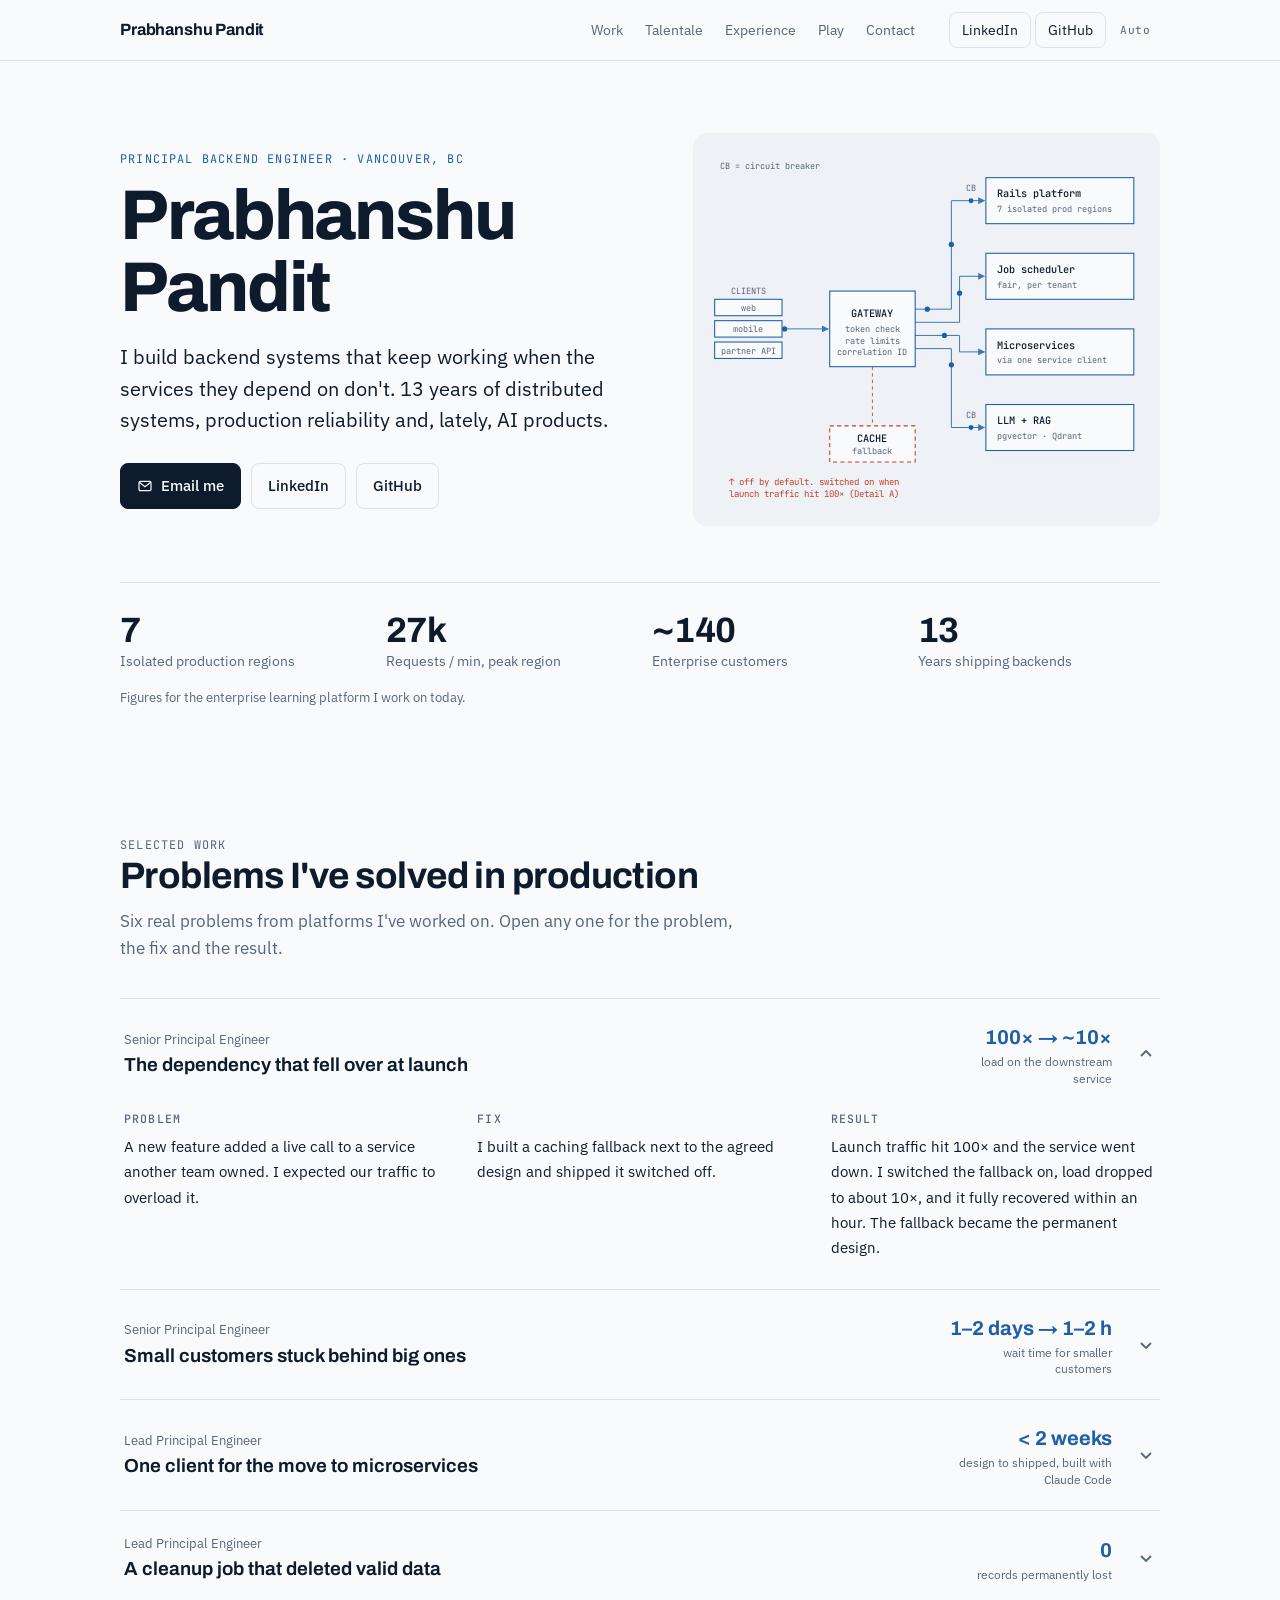
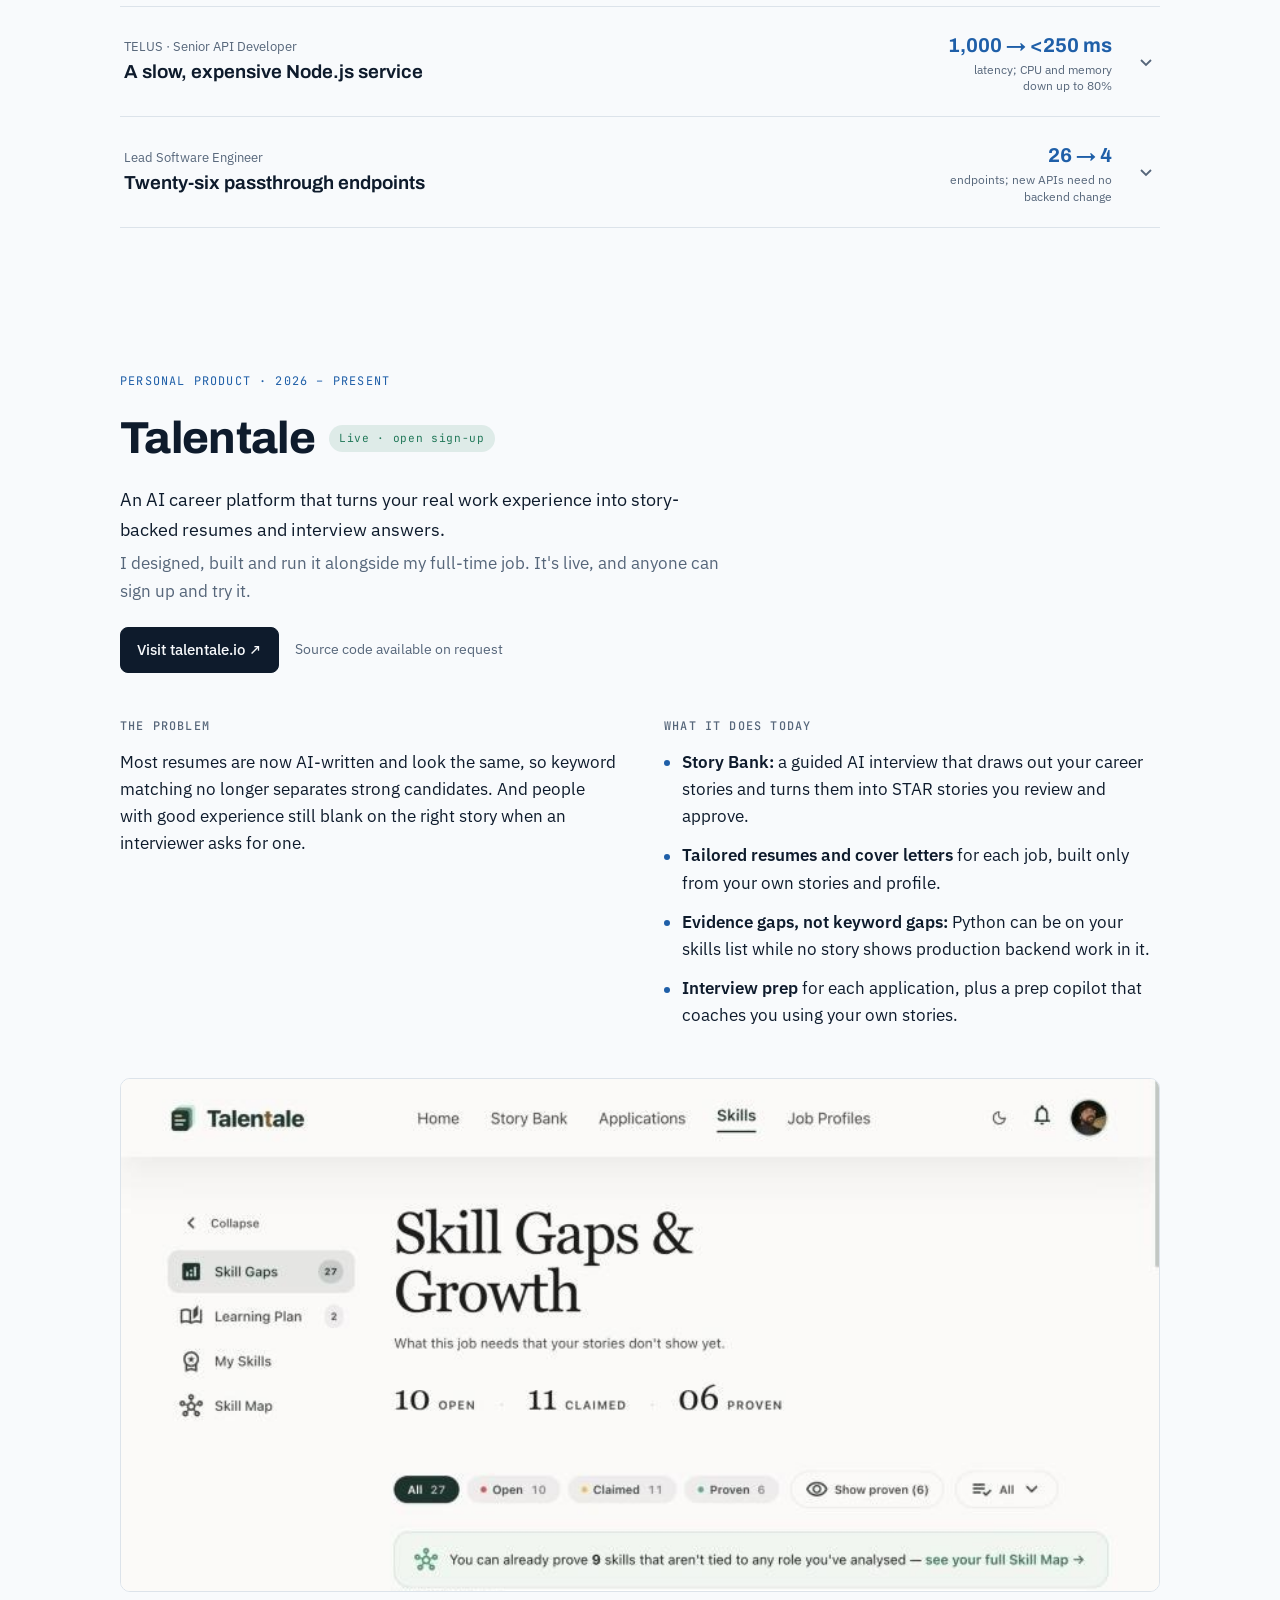
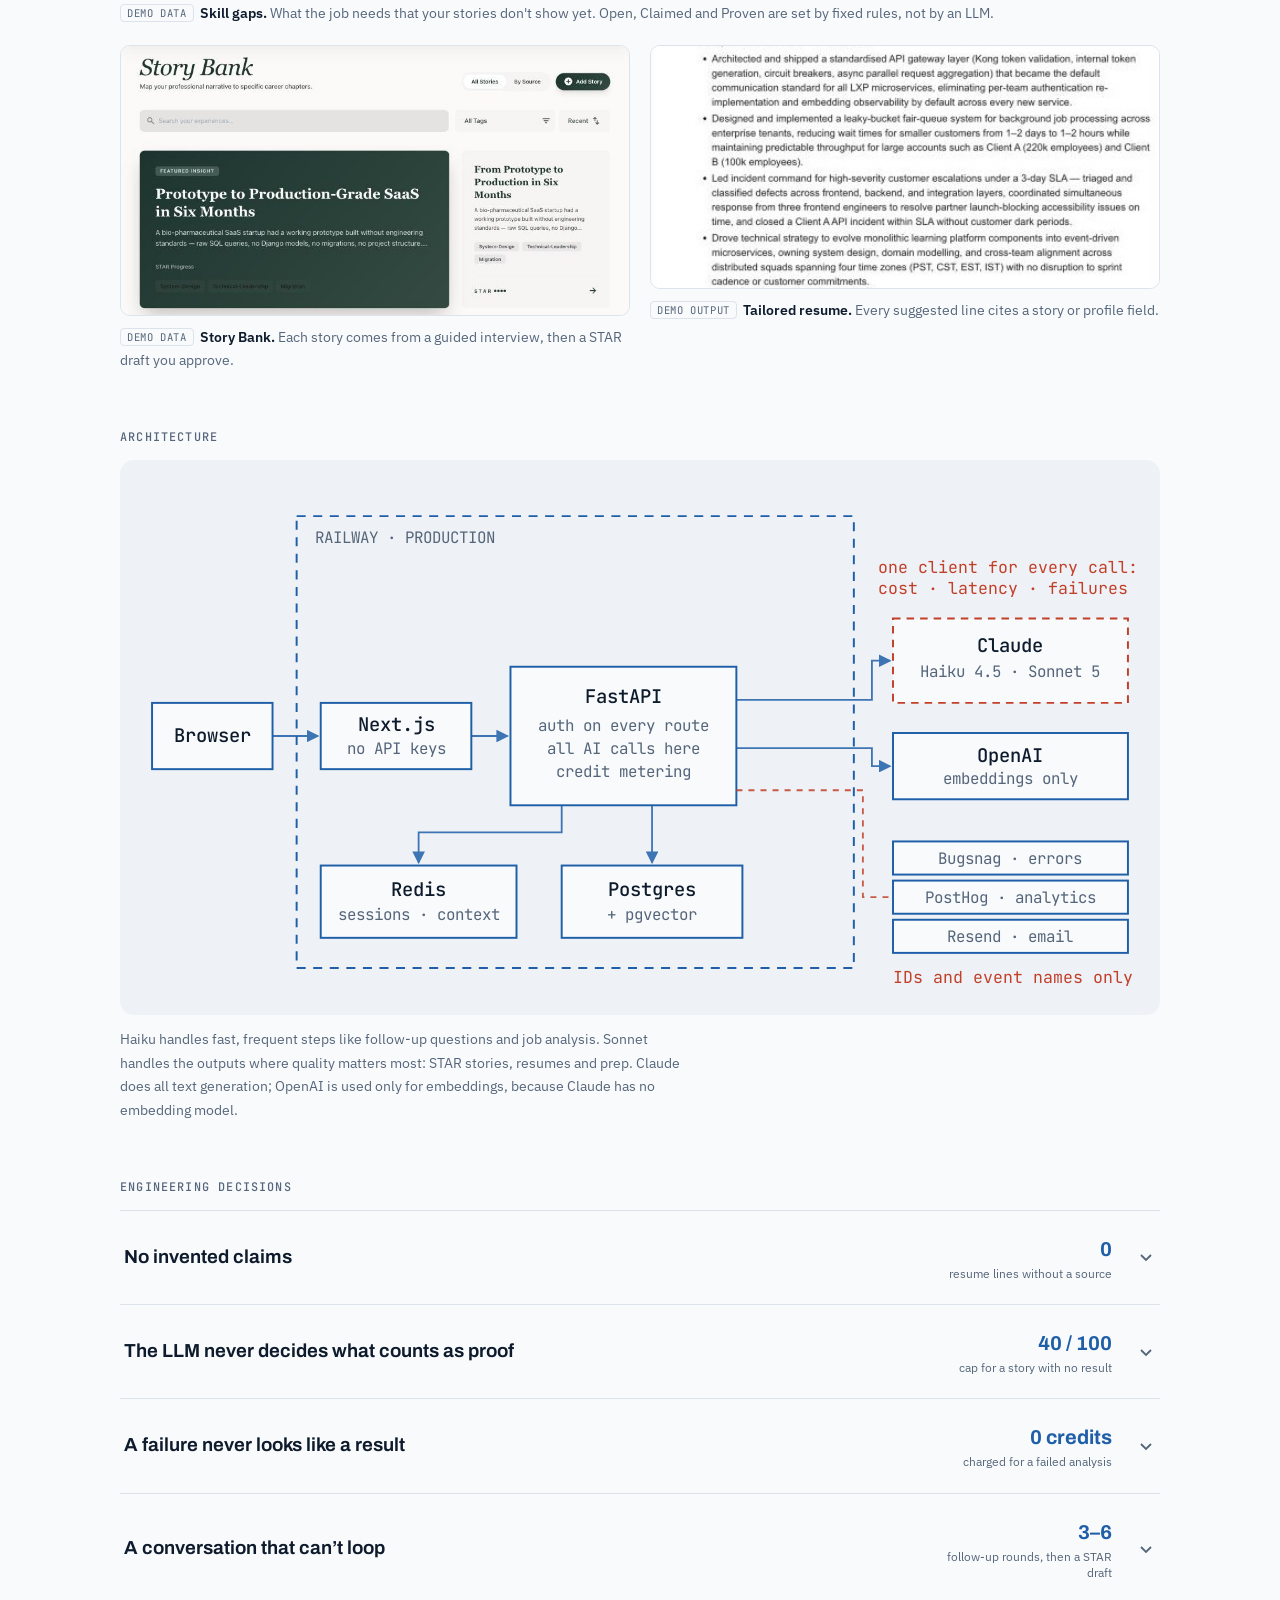
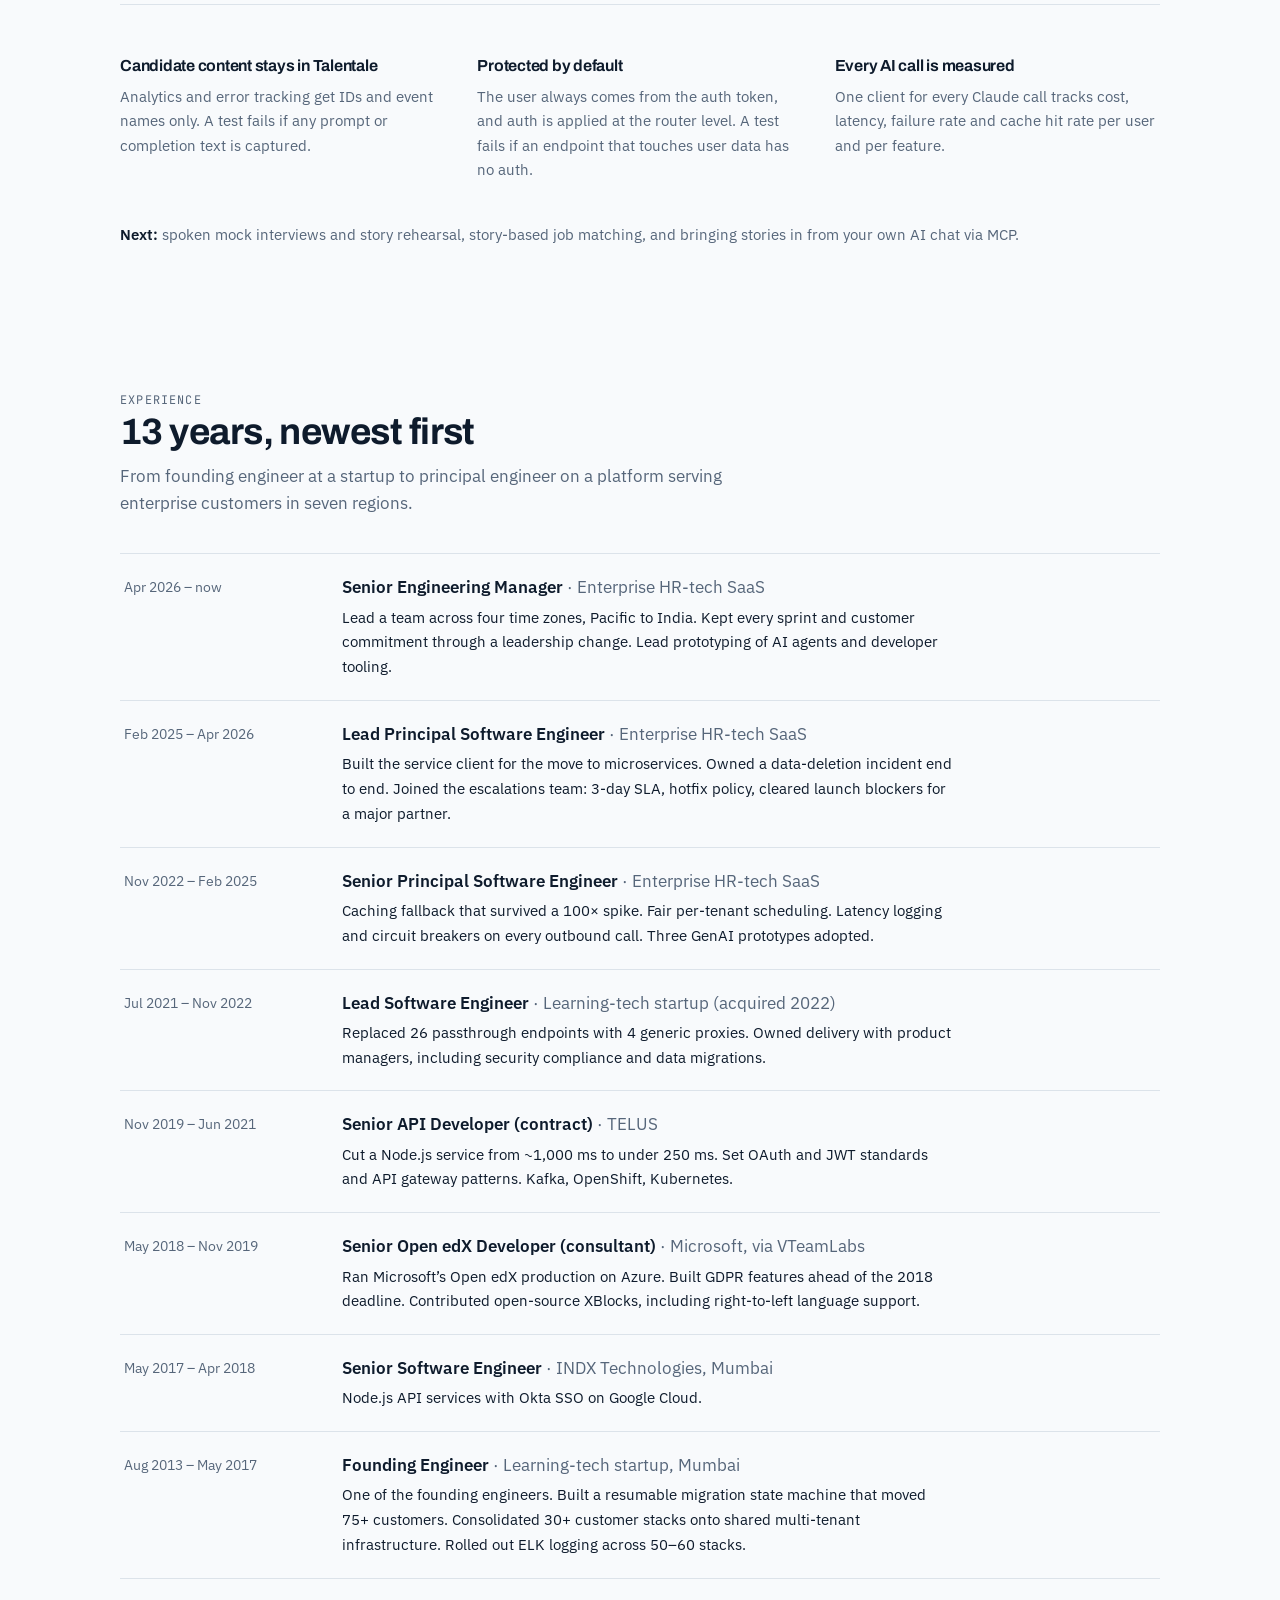
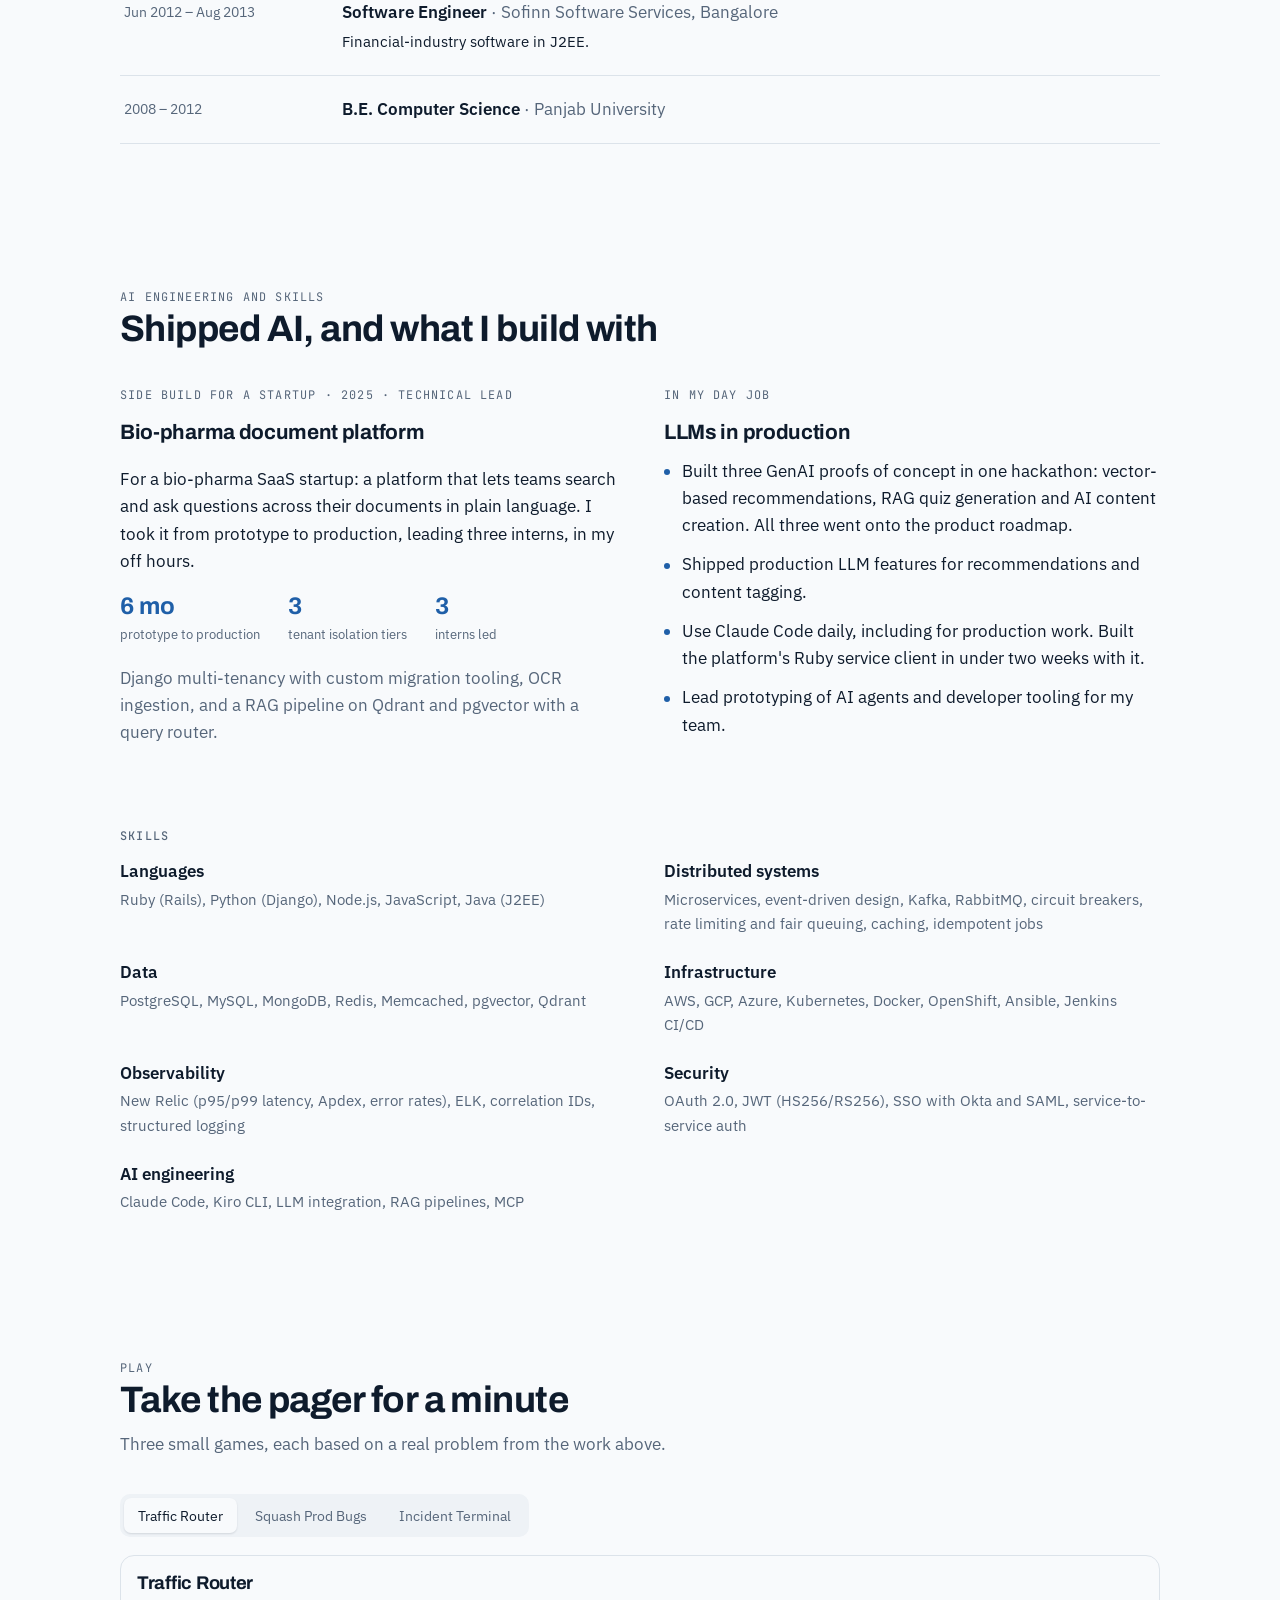
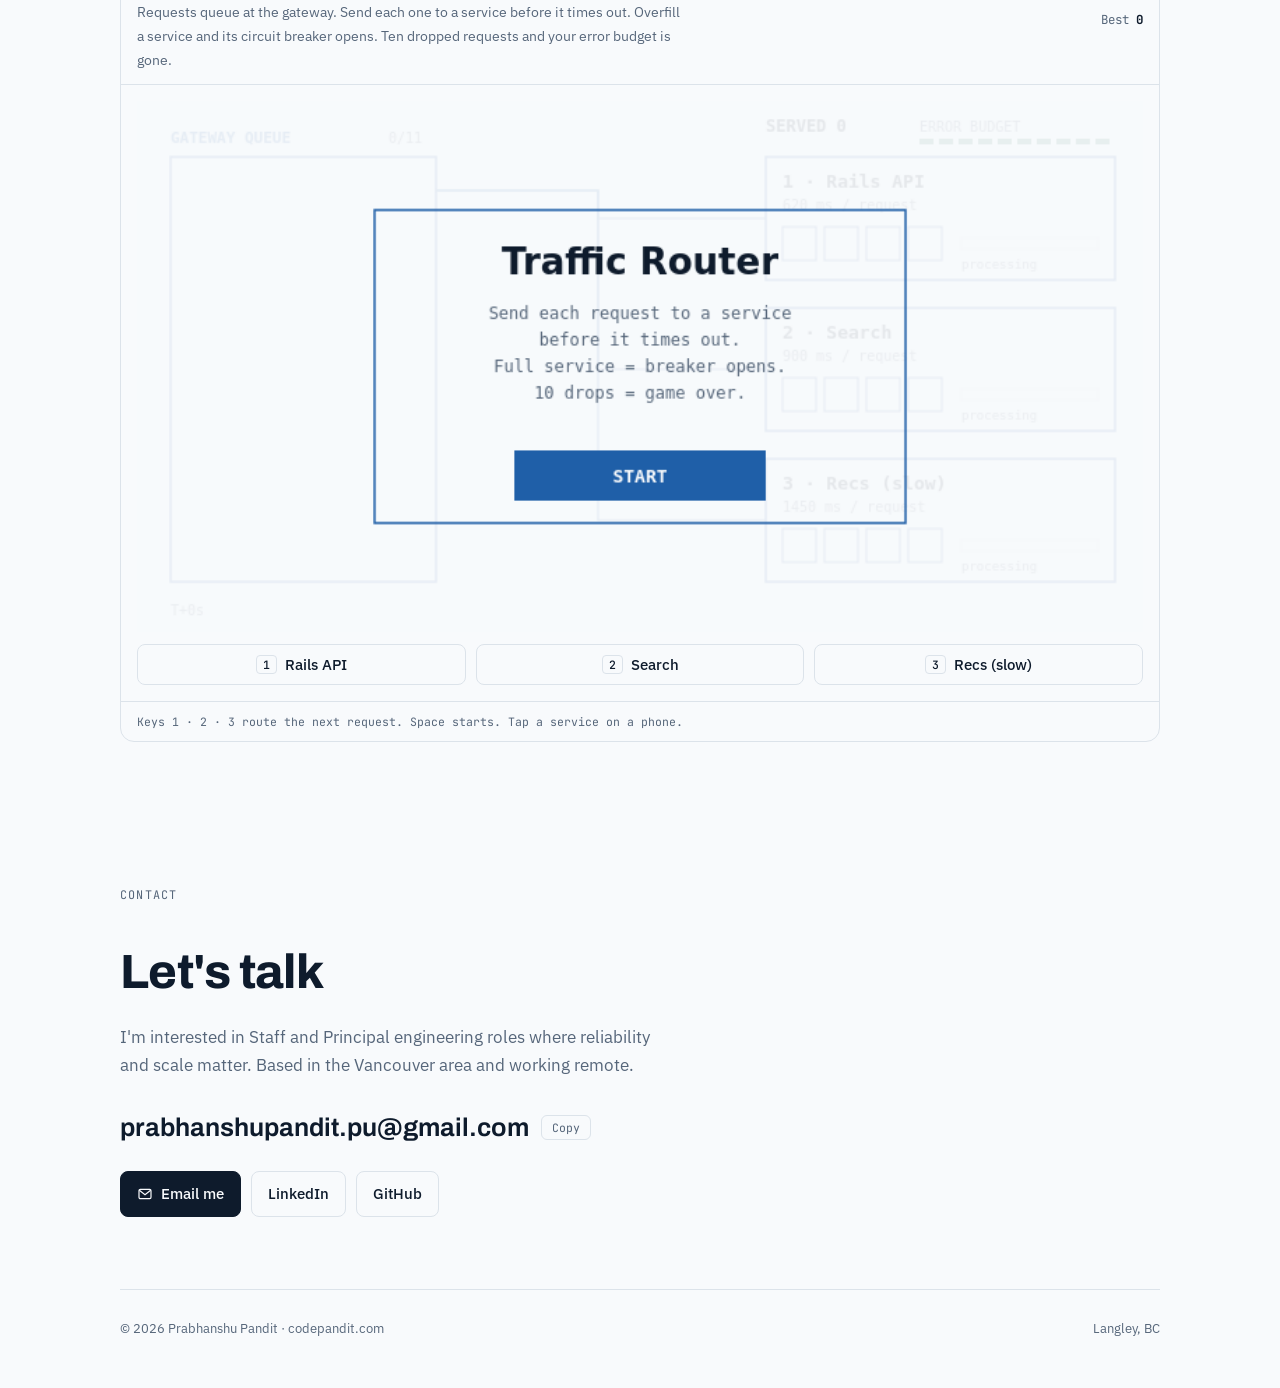
==== index.html @ 8d41174b "Clarify Talentale source code line Co-Authored-By: Claude Opus 5.5 (1M context) <noreply@anthropic.c" ====
<!doctype html>
<html lang="en">
<head>
<meta charset="utf-8">
<meta name="viewport" content="width=device-width, initial-scale=1, viewport-fit=cover">
<meta name="description" content="Prabhanshu Pandit, principal backend engineer in Vancouver. Distributed systems, production reliability and AI engineering.">
<meta property="og:title" content="Prabhanshu Pandit">
<meta property="og:description" content="Principal backend engineer. Distributed systems, production reliability, AI engineering.">
<meta property="og:url" content="https://codepandit.com">
<link rel="icon" href="data:image/svg+xml,%3Csvg xmlns='http://www.w3.org/2000/svg' viewBox='0 0 22 22'%3E%3Crect x='1' y='1' width='20' height='20' fill='%23F2F6FA' stroke='%231F5FA8' stroke-width='1.5'/%3E%3Cpath d='M6 8 L9 11 L6 14 M11 14 H16' fill='none' stroke='%231F5FA8' stroke-width='1.6'/%3E%3C/svg%3E">
<style>html{color-scheme:light}:root{padding-top:env(safe-area-inset-top,0px);padding-bottom:env(safe-area-inset-bottom,0px)}body{margin:0}img{max-width:100%}[hidden]{display:none!important}</style>
<title>Prabhanshu Pandit</title>
<meta name="claude:viewport-fit-sides" content="cover">
<link rel="preconnect" href="https://fonts.googleapis.com">
<link rel="preconnect" href="https://fonts.gstatic.com" crossorigin>
<link rel="stylesheet" href="https://fonts.googleapis.com/css2?family=Archivo:wght@500..800&family=IBM+Plex+Sans:wght@400;500;600&family=JetBrains+Mono:wght@400;500;700&display=swap">
<style>
/* Layout: one calm reading column, sections split by whitespace and a single hairline.
   Blueprint blue is the only accent; red is kept for the one "change I made" mark in diagrams. */
:root{
  --paper:#F8FAFC; --paper-2:#EEF2F6; --ink:#0E1B2C; --ink-2:#56667A;
  --line:#1F5FA8; --line-soft:#DCE3EA;
  --red:#C2402A; --amber:#A86A12; --ok:#23795A; --img-dim:1;
  --term-bg:#071A2E; --term-fg:#DDE9F5; --term-dim:#7E98B3; --term-good:#6CD2A0; --term-red:#FF8C70; --term-blue:#8CC2F2; --term-rule:rgba(221,233,245,.16);
  --f-display:"Archivo","Helvetica Neue",system-ui,sans-serif;
  --f-body:"IBM Plex Sans",system-ui,-apple-system,"Segoe UI",sans-serif;
  --f-mono:"JetBrains Mono",ui-monospace,"SF Mono",Menlo,Consolas,monospace;
  --r:10px;
}
@media (prefers-color-scheme: dark){
  :root:not([data-theme="light"]){
    --paper:#0B1624; --paper-2:#122135; --ink:#E6EDF5; --ink-2:#93A3B6;
    --line:#7DB6EC; --line-soft:#1F3047;
    --red:#FF8C70; --amber:#F0BE5E; --ok:#6CD2A0; --img-dim:.88; color-scheme:dark;
  }
}
:root[data-theme="dark"]{
  --paper:#0B1624; --paper-2:#122135; --ink:#E6EDF5; --ink-2:#93A3B6;
  --line:#7DB6EC; --line-soft:#1F3047;
  --red:#FF8C70; --amber:#F0BE5E; --ok:#6CD2A0; --img-dim:.88; color-scheme:dark;
}
*,*::before,*::after{box-sizing:border-box}
html{scroll-behavior:smooth}
body{background:var(--paper);color:var(--ink);font-family:var(--f-body);font-size:16.5px;line-height:1.65;-webkit-font-smoothing:antialiased}
body::before{content:"";position:fixed;inset:0 0 auto;height:env(safe-area-inset-top,0px);z-index:30;background:var(--paper)}
a{color:inherit}
:focus-visible{outline:2px solid var(--line);outline-offset:3px;border-radius:4px}
::selection{background:var(--line);color:var(--paper)}
.wrap{max-width:1080px;margin:0 auto;padding-left:max(20px,env(safe-area-inset-left,0px));padding-right:max(20px,env(safe-area-inset-right,0px))}
h1,h2,h3,h4{font-family:var(--f-display);text-wrap:balance;letter-spacing:-.015em}
.kicker{font-family:var(--f-mono);font-size:.74rem;letter-spacing:.1em;text-transform:uppercase;color:var(--line);margin:0 0 10px}
.muted{color:var(--ink-2)}

/* header */
.bar{position:sticky;top:env(safe-area-inset-top,0px);z-index:20;background:color-mix(in srgb,var(--paper) 92%,transparent);backdrop-filter:saturate(1.4) blur(8px);-webkit-backdrop-filter:saturate(1.4) blur(8px);border-bottom:1px solid var(--line-soft)}
.bar .wrap{display:flex;align-items:center;gap:24px;height:60px}
.brand{font-family:var(--f-display);font-weight:700;font-size:1.02rem;text-decoration:none;white-space:nowrap;letter-spacing:-.01em}
.nav{display:flex;gap:2px;margin-left:auto}
.nav a{font-size:.9rem;text-decoration:none;color:var(--ink-2);padding:6px 10px;border-radius:6px}
.nav a:hover{color:var(--ink);background:var(--paper-2)}
.bar-icons{display:flex;align-items:center;gap:4px}
.icon-btn{display:inline-flex;align-items:center;justify-content:center;width:36px;height:36px;border-radius:8px;color:var(--ink-2);background:none;border:0;cursor:pointer;text-decoration:none}
.icon-btn:hover{color:var(--ink);background:var(--paper-2)}
.icon-btn svg{width:18px;height:18px}
.theme-btn{font-family:var(--f-mono);font-size:.7rem;width:auto;padding:0 10px;letter-spacing:.04em}

/* buttons */
.btn{display:inline-flex;align-items:center;gap:8px;font-family:var(--f-body);font-size:.92rem;font-weight:500;text-decoration:none;padding:10px 16px;border:1px solid var(--line-soft);color:var(--ink);background:var(--paper);cursor:pointer;border-radius:8px;transition:border-color .15s,background .15s}
.btn:hover{border-color:var(--ink-2)}
.btn.primary{background:var(--ink);color:var(--paper);border-color:var(--ink)}
.btn.primary:hover{background:var(--line);border-color:var(--line)}
.btn svg{width:16px;height:16px}

/* sections */
.sec{padding-block:72px}
.sec-head{max-width:640px;margin-bottom:36px}
.sec-head h2{font-size:clamp(1.7rem,3.2vw,2.3rem);font-weight:700;line-height:1.15;margin:0 0 10px}
.sec-head p{margin:0;color:var(--ink-2)}

/* hero */
.hero{padding-block:72px 56px}
.hero-grid{display:grid;grid-template-columns:1.05fr .95fr;gap:56px;align-items:center}
.hero-grid>*{min-width:0}
.hero h1{font-size:clamp(2.6rem,6vw,4.4rem);font-weight:750;line-height:1.02;margin:0 0 18px;letter-spacing:-.03em}
.lede{font-size:clamp(1.08rem,1.6vw,1.22rem);line-height:1.6;max-width:44ch;margin:0 0 28px;color:var(--ink)}
.cta{display:flex;gap:10px;flex-wrap:wrap}
.diagram{margin:0;background:var(--paper-2);border-radius:14px;padding:20px}
.diagram svg{width:100%;height:auto;display:block}
.dg-box{fill:var(--paper);stroke:var(--line);stroke-width:1.3}
.dg-box.hl{stroke:var(--red);stroke-dasharray:5 4}
.dg-wire{fill:none;stroke:var(--line);stroke-width:1.2;opacity:.85}
.dg-wire.off{stroke:var(--red);stroke-dasharray:4 4}
.dg-t{font-family:var(--f-mono);font-size:12.5px;fill:var(--ink);font-weight:500}
.dg-s{font-family:var(--f-mono);font-size:10.5px;fill:var(--ink-2)}
.dg-r{font-family:var(--f-mono);font-size:11px;fill:var(--red)}
.dg-pkt{fill:var(--line)}
.stats{display:grid;grid-template-columns:repeat(4,1fr);gap:24px;margin:56px 0 0;padding-top:28px;border-top:1px solid var(--line-soft)}
.stats div{display:flex;flex-direction:column;min-width:0}
.stats dt{font-size:.86rem;color:var(--ink-2);order:2}
.stats dd{margin:0;font-family:var(--f-display);font-weight:700;font-size:clamp(1.6rem,3vw,2.2rem);line-height:1.1;font-variant-numeric:tabular-nums;letter-spacing:-.02em}
.stats-note{margin:14px 0 0;font-size:.8rem;color:var(--ink-2)}

/* case list (shared by work + talentale decisions) */
.cases{border-top:1px solid var(--line-soft)}
.case{border-bottom:1px solid var(--line-soft);scroll-margin-top:80px}
.case summary{list-style:none;display:grid;grid-template-columns:1fr auto 20px;gap:24px;align-items:center;padding:22px 4px;cursor:pointer}
.case summary::-webkit-details-marker{display:none}
.case summary:hover .case-title{color:var(--line)}
.case-meta{display:block;font-size:.8rem;color:var(--ink-2);margin-bottom:2px}
.case-title{font-family:var(--f-display);font-weight:650;font-size:1.18rem;line-height:1.3;transition:color .15s}
.case-metric{font-family:var(--f-display);font-weight:700;font-size:1.25rem;color:var(--line);white-space:nowrap;font-variant-numeric:tabular-nums;text-align:right}
.case-metric small{display:block;font-family:var(--f-body);font-weight:400;font-size:.76rem;color:var(--ink-2);white-space:normal;max-width:24ch;margin-left:auto;line-height:1.35}
.chev{width:20px;height:20px;color:var(--ink-2);transition:transform .2s}
.case[open] .chev{transform:rotate(180deg)}
.case-body{display:grid;grid-template-columns:repeat(3,1fr);gap:28px;padding:0 4px 28px}
.case-body.two{grid-template-columns:1fr 2fr}
.case-body h4{font-family:var(--f-mono);font-weight:500;font-size:.72rem;letter-spacing:.1em;text-transform:uppercase;color:var(--ink-2);margin:0 0 6px}
.case-body p{margin:0;font-size:.96rem}
.case-body>div{min-width:0}

/* talentale */
.tt-head{display:flex;align-items:center;gap:14px;flex-wrap:wrap;margin-bottom:8px}
.tt-head h2{margin:0;font-size:clamp(2rem,4vw,2.8rem);font-weight:750}
.chip{font-family:var(--f-mono);font-size:.7rem;letter-spacing:.06em;color:var(--ok);background:color-mix(in srgb,var(--ok) 12%,transparent);padding:4px 10px;border-radius:999px;white-space:nowrap}
.tt-lede{font-size:1.15rem;max-width:52ch;margin:0 0 6px}
.tt-by{color:var(--ink-2);margin:0 0 22px;max-width:60ch}
.tt-row{display:flex;gap:16px;align-items:center;flex-wrap:wrap;margin-bottom:44px}
.tt-row .muted{font-size:.88rem}
.tt-cols{display:grid;grid-template-columns:1fr 1fr;gap:48px;margin-bottom:48px}
.tt-cols>*{min-width:0}
.tt-cols h3,.sub{font-family:var(--f-mono);font-weight:500;font-size:.74rem;letter-spacing:.1em;text-transform:uppercase;color:var(--ink-2);margin:0 0 12px}
.tt-cols p{margin:0}
.feats{list-style:none;margin:0;padding:0;display:grid;gap:12px}
.feats li{padding-left:18px;position:relative}
.feats li::before{content:"";position:absolute;left:0;top:.7em;width:6px;height:6px;border-radius:50%;background:var(--line)}
.feats b{font-weight:600}
.shots{display:grid;grid-template-columns:1fr 1fr;gap:20px;margin-bottom:56px}
.shot{margin:0;min-width:0}
.shot.wide{grid-column:1/-1}
.shot .frame{border:1px solid var(--line-soft);border-radius:var(--r);overflow:hidden;background:#fff;line-height:0}
.shot img{display:block;width:100%;height:auto;filter:brightness(var(--img-dim))}
.shot figcaption{margin-top:10px;font-size:.88rem;color:var(--ink-2)}
.shot figcaption b{color:var(--ink);font-weight:600}
.tag{font-family:var(--f-mono);font-size:.66rem;letter-spacing:.06em;text-transform:uppercase;color:var(--ink-2);border:1px solid var(--line-soft);border-radius:4px;padding:1px 6px;margin-right:6px;vertical-align:1px}
.arch-wrap{margin-bottom:56px}
.arch{background:var(--paper-2);border-radius:14px;padding:20px;overflow-x:auto}
.arch svg{width:100%;min-width:480px;height:auto;display:block}
.arch-note{margin:12px 0 0;font-size:.9rem;color:var(--ink-2);max-width:72ch}
.trio{display:grid;grid-template-columns:repeat(3,1fr);gap:32px;margin-top:48px}
.trio>div{min-width:0}
.trio h4{margin:0 0 6px;font-size:1rem;font-weight:650}
.trio p{margin:0;font-size:.92rem;color:var(--ink-2)}
.next{margin:40px 0 0;font-size:.95rem;color:var(--ink-2)}
.next b{color:var(--ink);font-weight:600}

/* experience */
.exp{border-top:1px solid var(--line-soft)}
.exp-row{display:grid;grid-template-columns:190px 1fr;gap:28px;padding:20px 4px;border-bottom:1px solid var(--line-soft)}
.exp-date{font-size:.88rem;color:var(--ink-2);font-variant-numeric:tabular-nums;padding-top:2px}
.exp-main{min-width:0}
.exp-role{font-weight:600}
.exp-co{color:var(--ink-2)}
.exp-note{margin:4px 0 0;font-size:.94rem;max-width:68ch}

/* ai + skills */
.ai-grid{display:grid;grid-template-columns:1fr 1fr;gap:48px;margin-bottom:64px}
.ai-grid>*{min-width:0}
.ai-grid h3{font-size:1.3rem;font-weight:700;margin:0 0 8px}
.facts{display:flex;gap:28px;flex-wrap:wrap;margin:18px 0}
.facts div b{display:block;font-family:var(--f-display);font-weight:700;font-size:1.5rem;line-height:1.1;color:var(--line)}
.facts div span{font-size:.82rem;color:var(--ink-2)}
.skills{display:grid;grid-template-columns:repeat(2,1fr);gap:22px 48px;margin:0}
.skills div{min-width:0}
.skills dt{font-weight:600;margin-bottom:2px}
.skills dd{margin:0;color:var(--ink-2);font-size:.94rem}

/* contact */
.contact h2{font-size:clamp(2rem,4.4vw,3rem);font-weight:750;margin:0 0 12px}
.contact p{color:var(--ink-2);max-width:56ch;margin:0 0 28px}
.email-line{display:flex;align-items:center;gap:12px;flex-wrap:wrap;margin-bottom:22px}
.email-line #email{font-family:var(--f-display);font-weight:650;font-size:clamp(1.15rem,2.6vw,1.6rem);overflow-wrap:anywhere}
.copy{font-family:var(--f-mono);font-size:.72rem;background:none;border:1px solid var(--line-soft);color:var(--ink-2);padding:4px 10px;cursor:pointer;border-radius:6px}
.copy:hover{border-color:var(--ink-2);color:var(--ink)}
footer{padding-block:28px 48px;border-top:1px solid var(--line-soft);font-size:.82rem;color:var(--ink-2);display:flex;justify-content:space-between;gap:12px;flex-wrap:wrap}

/* ---------- games ---------- */
/* ---------- test bench ---------- */
.tabs{display:flex;gap:0;border:1.5px solid var(--line);width:fit-content;max-width:100%;overflow-x:auto;margin-bottom:20px}
.tab{font-family:var(--f-mono);font-size:.8rem;padding:10px 16px;background:none;border:0;border-right:1px solid var(--line-soft);color:var(--ink-2);cursor:pointer;white-space:nowrap}
.tab:last-child{border-right:0}
.tab[aria-selected="true"]{background:var(--line);color:var(--paper)}
.game{border:1px solid var(--line-soft);background:var(--paper)}
.game-top{display:flex;justify-content:space-between;gap:12px;flex-wrap:wrap;align-items:center;padding:12px 16px;border-bottom:1px solid var(--line-soft)}
.game-top h3{margin:0;font-family:var(--f-display);font-variation-settings:"wdth" 108;font-weight:800;font-size:1.2rem}
.game-top p{margin:2px 0 0;color:var(--ink-2);font-size:.9rem;max-width:68ch}
.hud{display:flex;gap:16px;font-family:var(--f-mono);font-size:.78rem;color:var(--ink-2);flex-wrap:wrap}
.hud b{color:var(--ink);font-variant-numeric:tabular-nums}
.game-stage{padding:16px}
#tr-canvas:focus-visible{outline:1px dashed var(--line);outline-offset:4px}
#tr-canvas{width:100%;height:auto;aspect-ratio:720/380;margin-inline:auto;display:block;touch-action:manipulation;cursor:pointer;max-width:100%}
.route-btns{display:flex;gap:10px;flex-wrap:wrap;margin-top:12px}
.route-btns .btn{flex:1 1 150px;justify-content:center}
.kbd{font-family:var(--f-mono);font-size:.72rem;border:1px solid var(--line-soft);padding:1px 6px;border-radius:2px}
.game-foot{padding:10px 16px;border-top:1px solid var(--line-soft);font-family:var(--f-mono);font-size:.72rem;color:var(--ink-2)}

/* bugs */
.bugs-grid{display:grid;grid-template-columns:repeat(4,1fr);gap:10px}
.tile{position:relative;min-height:92px;border:1px solid var(--line-soft);background:var(--paper-2);color:var(--ink);font:inherit;text-align:left;padding:10px 12px;cursor:pointer;border-radius:2px;display:flex;flex-direction:column;justify-content:space-between;overflow:hidden;transition:background .12s,border-color .12s}
.tile .t-name{font-family:var(--f-mono);font-size:.78rem;font-weight:700}
.tile .t-stat{font-family:var(--f-mono);font-size:.7rem;color:var(--ink-2);font-variant-numeric:tabular-nums}
.tile .t-dot{position:absolute;top:12px;right:12px;width:8px;height:8px;border-radius:50%;background:var(--ok)}
.tile .bug{position:absolute;right:10px;bottom:8px;width:40px;height:40px;color:var(--red);display:none}
.tile.is-bug{border-color:var(--red);background:color-mix(in srgb,var(--red) 12%,var(--paper))}
.tile.is-bug .bug{display:block;animation:wiggle .18s infinite alternate}
.tile.is-bug .t-dot{background:var(--red)}
.tile.is-deploy{border-color:var(--ok);background:color-mix(in srgb,var(--ok) 12%,var(--paper))}
.tile.is-deploy .t-dot{background:var(--amber)}
.tile.is-incident{background:var(--red);color:var(--paper);border-color:var(--red)}
.tile.is-incident .t-stat{color:var(--paper)}
.tile.is-squash{border-color:var(--line);background:color-mix(in srgb,var(--line) 14%,var(--paper))}
@keyframes wiggle{from{transform:rotate(-8deg)}to{transform:rotate(8deg)}}
.bench-msg{min-height:1.6em;margin-top:12px;font-family:var(--f-mono);font-size:.82rem;color:var(--ink-2)}

/* terminal */
.term{background:var(--term-bg);color:var(--term-fg);font-family:var(--f-mono);font-size:.86rem;line-height:1.55;border-radius:2px;display:flex;flex-direction:column;height:440px;max-height:70vh}
.term-out{flex:1;overflow-y:auto;padding:16px 18px;min-height:0;white-space:pre-wrap;word-break:break-word}
.term-out .sys{color:var(--term-dim)}
.term-out .alert{color:var(--term-red);font-weight:700}
.term-out .good{color:var(--term-good)}
.term-out .you{color:var(--term-blue)}
.term-out .opt{display:block;background:none;border:0;color:var(--term-fg);font:inherit;text-align:left;cursor:pointer;padding:2px 0}
.term-out .opt:hover{color:var(--term-blue);text-decoration:underline}
.term-out .opt:disabled{cursor:default;opacity:.45;text-decoration:none}
.term-in{display:flex;align-items:center;gap:8px;border-top:1px solid var(--term-rule);padding:10px 18px}
.term-in label{color:var(--term-blue);white-space:nowrap}
.term-in input{flex:1;min-width:0;background:transparent;border:0;color:var(--term-fg);font:inherit;outline:none}
.term-in input::placeholder{color:var(--term-dim)}


.bar-link{font-size:.86rem;text-decoration:none;color:var(--ink);padding:6px 12px;border:1px solid var(--line-soft);border-radius:8px;white-space:nowrap}
.bar-link:hover{border-color:var(--ink-2)}
@media (max-width:420px){.brand{font-size:.92rem}.bar .wrap{gap:10px}.bar-link{padding:5px 9px;font-size:.8rem}.theme-btn{padding:0 6px}}
/* game overrides for the clean look */
.tabs{display:inline-flex;border:0;background:var(--paper-2);border-radius:10px;padding:4px;gap:4px;width:auto;max-width:100%;overflow-x:auto;margin-bottom:18px}
.tab{border:0!important;border-radius:7px;font-family:var(--f-body);font-size:.9rem;padding:8px 14px;color:var(--ink-2)}
.tab[aria-selected="true"]{background:var(--paper);color:var(--ink);box-shadow:0 1px 2px rgba(10,20,40,.12)}
.game{border:1px solid var(--line-soft);border-radius:14px;overflow:hidden;background:var(--paper)}
.game-top h3{font-family:var(--f-display);font-weight:700;font-size:1.15rem;font-variation-settings:normal}
.tile{border-radius:8px}
.term{border-radius:10px}
.route-btns .btn{justify-content:center}
.kbd{border-radius:4px}

@media (max-width:900px){
  .hero-grid,.tt-cols,.ai-grid{grid-template-columns:1fr}
  .hero-grid{gap:36px}
  .stats{grid-template-columns:repeat(2,1fr)}
  .case-body,.case-body.two{grid-template-columns:1fr;gap:16px}
  .trio{grid-template-columns:1fr;gap:20px}
  .nav{display:none}
  .bar-icons{margin-left:auto}
}
@media (max-width:640px){
  body{font-size:16px}
  .sec{padding-block:56px}
  .hero{padding-block:40px 36px}
  .shots{grid-template-columns:1fr}
  .exp-row{grid-template-columns:1fr;gap:2px}
  .skills{grid-template-columns:1fr}
  .case summary{grid-template-columns:1fr 20px;gap:6px 12px}
  .case-titlebox{grid-column:1}
  .case-metric{grid-column:1;grid-row:2;text-align:left}
  .case-metric small{margin-left:0}
  .chev{grid-column:2;grid-row:1/span 2}
  .bugs-grid{grid-template-columns:repeat(3,1fr)}
  .game-stage{padding:10px}
  .term-out{padding:12px}
  .term-in{padding:10px 12px}
  .term-in label{font-size:.72rem}
  .diagram,.arch{padding:12px}
  .hero .diagram{display:none}
}
@media (prefers-reduced-motion:reduce){
  html{scroll-behavior:auto}
  *,*::before,*::after{animation:none!important;transition:none!important}
}
</style>
</head>
<body>



<header class="bar">
  <div class="wrap">
    <a class="brand" href="#top">Prabhanshu Pandit</a>
    <nav class="nav" aria-label="Sections">
      <a href="#work">Work</a><a href="#talentale">Talentale</a><a href="#experience">Experience</a><a href="#play">Play</a><a href="#contact">Contact</a>
    </nav>
    <div class="bar-icons">
      <a class="bar-link" href="https://www.linkedin.com/in/codepandit" target="_blank" rel="noopener">LinkedIn</a>
      <a class="bar-link" href="https://github.com/prabhanshu" target="_blank" rel="noopener">GitHub</a>
      <button class="icon-btn theme-btn" id="theme-btn" type="button" aria-label="Switch theme">Auto</button>
    </div>
  </div>
</header>

<main class="wrap" id="top">

<section class="hero">
  <div class="hero-grid">
    <div>
      <p class="kicker">Principal Backend Engineer · Vancouver, BC</p>
      <h1>Prabhanshu Pandit</h1>
      <p class="lede">I build backend systems that keep working when the services they depend on don't. 13 years of distributed systems, production reliability and, lately, AI products.</p>
      <div class="cta">
        <a class="btn primary" href="mailto:prabhanshupandit.pu@gmail.com"><svg viewBox="0 0 24 24" fill="none" stroke="currentColor" stroke-width="1.8" aria-hidden="true"><rect x="3" y="5" width="18" height="14" rx="2"/><path d="M3.5 6.5 12 13l8.5-6.5"/></svg> Email me</a>
        <a class="btn" href="https://www.linkedin.com/in/codepandit" target="_blank" rel="noopener">LinkedIn</a>
        <a class="btn" href="https://github.com/prabhanshu" target="_blank" rel="noopener">GitHub</a>
      </div>
    </div>
    <figure class="diagram" aria-label="Diagram: requests flow through a gateway to four services, with a cache fallback held in reserve">
      <svg id="hero-svg" viewBox="0 0 520 430" role="img">
          <title>System overview diagram</title>
          <defs>
            <marker id="ah" viewBox="0 0 8 8" refX="7" refY="4" markerWidth="7" markerHeight="7" orient="auto"><path d="M0,0 L8,4 L0,8 z" class="dg-pkt"/></marker>
          </defs>
          <!-- clients -->
          <rect class="dg-box" x="2" y="178" width="82" height="20"/>
          <rect class="dg-box" x="2" y="204" width="82" height="20"/>
          <rect class="dg-box" x="2" y="230" width="82" height="20"/>
          <text class="dg-s" x="43" y="171" text-anchor="middle">CLIENTS</text>
          <text class="dg-s" x="43" y="192" text-anchor="middle">web</text>
          <text class="dg-s" x="43" y="218" text-anchor="middle">mobile</text>
          <text class="dg-s" x="43" y="244" text-anchor="middle">partner API</text>
          <!-- gateway -->
          <path id="w0" class="dg-wire" d="M84 214 H140" marker-end="url(#ah)"/>
          <rect class="dg-box" x="142" y="168" width="104" height="92"/>
          <text class="dg-t" x="194" y="200" text-anchor="middle">GATEWAY</text>
          <text class="dg-s" x="194" y="218" text-anchor="middle">token check</text>
          <text class="dg-s" x="194" y="232" text-anchor="middle">rate limits</text>
          <text class="dg-s" x="194" y="246" text-anchor="middle">correlation ID</text>
          <!-- wires to services -->
          <path id="w1" class="dg-wire" d="M246 190 H290 V58 H330" marker-end="url(#ah)"/>
          <path id="w2" class="dg-wire" d="M246 206 H300 V150 H330" marker-end="url(#ah)"/>
          <path id="w3" class="dg-wire" d="M246 222 H300 V242 H330" marker-end="url(#ah)"/>
          <path id="w4" class="dg-wire" d="M246 238 H290 V334 H330" marker-end="url(#ah)"/>
          <!-- breaker symbols -->
          <g class="dg-s"><circle cx="314" cy="58" r="3" class="dg-pkt"/><circle cx="314" cy="334" r="3" class="dg-pkt"/></g>
          <!-- services -->
          <rect class="dg-box" x="332" y="30" width="180" height="56"/>
          <text class="dg-t" x="346" y="54">Rails platform</text>
          <text class="dg-s" x="346" y="72">7 isolated prod regions</text>
          <rect class="dg-box" x="332" y="122" width="180" height="56"/>
          <text class="dg-t" x="346" y="146">Job scheduler</text>
          <text class="dg-s" x="346" y="164">fair, per tenant</text>
          <rect class="dg-box" x="332" y="214" width="180" height="56"/>
          <text class="dg-t" x="346" y="238">Microservices</text>
          <text class="dg-s" x="346" y="256">via one service client</text>
          <rect class="dg-box" x="332" y="306" width="180" height="56"/>
          <text class="dg-t" x="346" y="330">LLM + RAG</text>
          <text class="dg-s" x="346" y="348">pgvector · Qdrant</text>
          <!-- cache fallback (redline) -->
          <path class="dg-wire off" d="M194 260 V330"/>
          <rect class="dg-box hl" x="142" y="332" width="104" height="44"/>
          <text class="dg-t" x="194" y="352" text-anchor="middle">CACHE</text>
          <text class="dg-s" x="194" y="366" text-anchor="middle">fallback</text>
          <text class="dg-r" x="20" y="404">↑ off by default. switched on when</text>
          <text class="dg-r" x="20" y="418">  launch traffic hit 100× (Detail A)</text>
          <text class="dg-s" x="314" y="46" text-anchor="middle">CB</text>
          <text class="dg-s" x="314" y="322" text-anchor="middle">CB</text>
          <!-- packets -->
          <circle r="3.2" class="dg-pkt"><animateMotion dur="0.9s" repeatCount="indefinite"><mpath href="#w0"/></animateMotion></circle>
          <circle r="3.2" class="dg-pkt"><animateMotion dur="2.2s" begin="0.2s" repeatCount="indefinite"><mpath href="#w1"/></animateMotion></circle>
          <circle r="3.2" class="dg-pkt"><animateMotion dur="1.8s" begin="0.7s" repeatCount="indefinite"><mpath href="#w2"/></animateMotion></circle>
          <circle r="3.2" class="dg-pkt"><animateMotion dur="1.9s" begin="1.1s" repeatCount="indefinite"><mpath href="#w3"/></animateMotion></circle>
          <circle r="3.2" class="dg-pkt"><animateMotion dur="2.4s" begin="0.4s" repeatCount="indefinite"><mpath href="#w4"/></animateMotion></circle>
          <circle r="3.2" class="dg-pkt"><animateMotion dur="2.2s" begin="1.3s" repeatCount="indefinite"><mpath href="#w1"/></animateMotion></circle>
          <text class="dg-s" x="8" y="20">CB = circuit breaker</text>
        </svg>
    </figure>
  </div>
  <dl class="stats">
    <div><dt>Isolated production regions</dt><dd>7</dd></div>
    <div><dt>Requests / min, peak region</dt><dd>27k</dd></div>
    <div><dt>Enterprise customers</dt><dd>~140</dd></div>
    <div><dt>Years shipping backends</dt><dd>13</dd></div>
  </dl>
  <p class="stats-note">Figures for the enterprise learning platform I work on today.</p>
</section>

<section class="sec" id="work">
  <div class="sec-head">
    <p class="kicker">Selected work</p>
    <h2>Problems I've solved in production</h2>
    <p>Six real problems from platforms I've worked on. Open any one for the problem, the fix and the result.</p>
  </div>
  <div class="cases" id="details"></div>
</section>

<section class="sec" id="talentale">
  <p class="kicker">Personal product · 2026 – present</p>
  <div class="tt-head"><h2>Talentale</h2><span class="chip">Live · open sign-up</span></div>
  <p class="tt-lede">An AI career platform that turns your real work experience into story-backed resumes and interview answers.</p>
  <p class="tt-by">I designed, built and run it alongside my full-time job. It's live, and anyone can sign up and try it.</p>
  <div class="tt-row">
    <a class="btn primary" href="https://talentale.io" target="_blank" rel="noopener">Visit talentale.io ↗</a>
    <span class="muted">Source code available on request</span>
  </div>

  <div class="tt-cols">
    <div>
      <h3>The problem</h3>
      <p>Most resumes are now AI-written and look the same, so keyword matching no longer separates strong candidates. And people with good experience still blank on the right story when an interviewer asks for one.</p>
    </div>
    <div>
      <h3>What it does today</h3>
      <ul class="feats">
        <li><b>Story Bank:</b> a guided AI interview that draws out your career stories and turns them into STAR stories you review and approve.</li>
        <li><b>Tailored resumes and cover letters</b> for each job, built only from your own stories and profile.</li>
        <li><b>Evidence gaps, not keyword gaps:</b> Python can be on your skills list while no story shows production backend work in it.</li>
        <li><b>Interview prep</b> for each application, plus a prep copilot that coaches you using your own stories.</li>
      </ul>
    </div>
  </div>

  <div class="shots">
    <figure class="shot wide">
      <div class="frame"><img src="img/talentale-skill-gaps.jpg" width="800" height="395" alt="Talentale Skill Gaps screen showing 10 open, 11 claimed and 6 proven skills for a job" loading="lazy"></div>
      <figcaption><span class="tag">Demo data</span><b>Skill gaps.</b> What the job needs that your stories don't show yet. Open, Claimed and Proven are set by fixed rules, not by an LLM.</figcaption>
    </figure>
    <figure class="shot">
      <div class="frame"><img src="img/talentale-story-bank.jpg" width="800" height="423" alt="Talentale Story Bank screen with STAR stories as cards" loading="lazy"></div>
      <figcaption><span class="tag">Demo data</span><b>Story Bank.</b> Each story comes from a guided interview, then a STAR draft you approve.</figcaption>
    </figure>
    <figure class="shot">
      <div class="frame"><img src="img/talentale-resume.jpg" width="460" height="219" alt="Experience bullets from a Talentale resume tailored to a sample job" loading="lazy"></div>
      <figcaption><span class="tag">Demo output</span><b>Tailored resume.</b> Every suggested line cites a story or profile field.</figcaption>
    </figure>
  </div>

  <div class="arch-wrap">
    <h3 class="sub">Architecture</h3>
    <div class="arch"><svg viewBox="0 0 664 342" role="img" aria-label="Architecture: browser to Next.js to FastAPI on Railway, with Postgres and Redis; FastAPI calls Claude and OpenAI embeddings; Bugsnag, PostHog and Resend receive events">
            <defs><marker id="ah2" viewBox="0 0 8 8" refX="7" refY="4" markerWidth="7" markerHeight="7" orient="auto"><path d="M0,0 L8,4 L0,8 z" class="dg-pkt"/></marker></defs>
            <rect x="104" y="24" width="370" height="300" style="stroke:var(--line);stroke-width:1.3;stroke-dasharray:6 5;fill:none"/>
            <text class="dg-s" x="116" y="42">RAILWAY · PRODUCTION</text>
            <rect class="dg-box" x="8" y="148" width="80" height="44"/>
            <text class="dg-t" x="48" y="174" text-anchor="middle">Browser</text>
            <path class="dg-wire" d="M88 170 H118" marker-end="url(#ah2)"/>
            <rect class="dg-box" x="120" y="148" width="100" height="44"/>
            <text class="dg-t" x="170" y="167" text-anchor="middle">Next.js</text>
            <text class="dg-s" x="170" y="182" text-anchor="middle">no API keys</text>
            <path class="dg-wire" d="M220 170 H244" marker-end="url(#ah2)"/>
            <rect class="dg-box" x="246" y="124" width="150" height="92"/>
            <text class="dg-t" x="321" y="148" text-anchor="middle">FastAPI</text>
            <text class="dg-s" x="321" y="167" text-anchor="middle">auth on every route</text>
            <text class="dg-s" x="321" y="182" text-anchor="middle">all AI calls here</text>
            <text class="dg-s" x="321" y="197" text-anchor="middle">credit metering</text>
            <path class="dg-wire" d="M340 216 V254" marker-end="url(#ah2)"/>
            <path class="dg-wire" d="M280 216 V234 H185 V254" marker-end="url(#ah2)"/>
            <rect class="dg-box" x="120" y="256" width="130" height="48"/>
            <text class="dg-t" x="185" y="276" text-anchor="middle">Redis</text>
            <text class="dg-s" x="185" y="292" text-anchor="middle">sessions · context</text>
            <rect class="dg-box" x="280" y="256" width="120" height="48"/>
            <text class="dg-t" x="340" y="276" text-anchor="middle">Postgres</text>
            <text class="dg-s" x="340" y="292" text-anchor="middle">+ pgvector</text>
            <path class="dg-wire" d="M396 146 H486 V120 H498" marker-end="url(#ah2)"/>
            <path class="dg-wire" d="M396 178 H486 V190 H498" marker-end="url(#ah2)"/>
            <path class="dg-wire off" d="M396 206 H480 V277 H500"/>
            <rect class="dg-box hl" x="500" y="92" width="156" height="56"/>
            <text class="dg-t" x="578" y="114" text-anchor="middle">Claude</text>
            <text class="dg-s" x="578" y="131" text-anchor="middle">Haiku 4.5 · Sonnet 5</text>
            <rect class="dg-box" x="500" y="168" width="156" height="44"/>
            <text class="dg-t" x="578" y="187" text-anchor="middle">OpenAI</text>
            <text class="dg-s" x="578" y="202" text-anchor="middle">embeddings only</text>
            <rect class="dg-box" x="500" y="240" width="156" height="22"/><text class="dg-s" x="578" y="255" text-anchor="middle">Bugsnag · errors</text>
            <rect class="dg-box" x="500" y="266" width="156" height="22"/><text class="dg-s" x="578" y="281" text-anchor="middle">PostHog · analytics</text>
            <rect class="dg-box" x="500" y="292" width="156" height="22"/><text class="dg-s" x="578" y="307" text-anchor="middle">Resend · email</text>
            <text class="dg-r" x="490" y="62">one client for every call:</text>
            <text class="dg-r" x="490" y="76">cost · latency · failures</text>
            <text class="dg-r" x="500" y="334">IDs and event names only</text>
          </svg></div>
    <p class="arch-note">Haiku handles fast, frequent steps like follow-up questions and job analysis. Sonnet handles the outputs where quality matters most: STAR stories, resumes and prep. Claude does all text generation; OpenAI is used only for embeddings, because Claude has no embedding model.</p>
  </div>

  <h3 class="sub">Engineering decisions</h3>
  <div class="cases" id="tt-details"></div>

  <div class="trio">
    <div><h4>Candidate content stays in Talentale</h4><p>Analytics and error tracking get IDs and event names only. A test fails if any prompt or completion text is captured.</p></div>
    <div><h4>Protected by default</h4><p>The user always comes from the auth token, and auth is applied at the router level. A test fails if an endpoint that touches user data has no auth.</p></div>
    <div><h4>Every AI call is measured</h4><p>One client for every Claude call tracks cost, latency, failure rate and cache hit rate per user and per feature.</p></div>
  </div>
  <p class="next"><b>Next:</b> spoken mock interviews and story rehearsal, story-based job matching, and bringing stories in from your own AI chat via MCP.</p>
</section>

<section class="sec" id="experience">
  <div class="sec-head">
    <p class="kicker">Experience</p>
    <h2>13 years, newest first</h2>
    <p>From founding engineer at a startup to principal engineer on a platform serving enterprise customers in seven regions.</p>
  </div>
  <div class="exp" id="revs"></div>
</section>

<section class="sec" id="ai">
  <div class="sec-head">
    <p class="kicker">AI engineering and skills</p>
    <h2>Shipped AI, and what I build with</h2>
  </div>
  <div class="ai-grid">
    <div>
      <p class="kicker muted" style="color:var(--ink-2)">Side build for a startup · 2025 · Technical lead</p>
      <h3>Bio-pharma document platform</h3>
      <p>For a bio-pharma SaaS startup: a platform that lets teams search and ask questions across their documents in plain language. I took it from prototype to production, leading three interns, in my off hours.</p>
      <div class="facts">
        <div><b>6 mo</b><span>prototype to production</span></div>
        <div><b>3</b><span>tenant isolation tiers</span></div>
        <div><b>3</b><span>interns led</span></div>
      </div>
      <p class="muted">Django multi-tenancy with custom migration tooling, OCR ingestion, and a RAG pipeline on Qdrant and pgvector with a query router.</p>
    </div>
    <div>
      <p class="kicker muted" style="color:var(--ink-2)">In my day job</p>
      <h3>LLMs in production</h3>
      <ul class="feats">
        <li>Built three GenAI proofs of concept in one hackathon: vector-based recommendations, RAG quiz generation and AI content creation. All three went onto the product roadmap.</li>
        <li>Shipped production LLM features for recommendations and content tagging.</li>
        <li>Use Claude Code daily, including for production work. Built the platform's Ruby service client in under two weeks with it.</li>
        <li>Lead prototyping of AI agents and developer tooling for my team.</li>
      </ul>
    </div>
  </div>
  <h3 class="sub">Skills</h3>
  <dl class="skills">
    <div><dt>Languages</dt><dd>Ruby (Rails), Python (Django), Node.js, JavaScript, Java (J2EE)</dd></div>
    <div><dt>Distributed systems</dt><dd>Microservices, event-driven design, Kafka, RabbitMQ, circuit breakers, rate limiting and fair queuing, caching, idempotent jobs</dd></div>
    <div><dt>Data</dt><dd>PostgreSQL, MySQL, MongoDB, Redis, Memcached, pgvector, Qdrant</dd></div>
    <div><dt>Infrastructure</dt><dd>AWS, GCP, Azure, Kubernetes, Docker, OpenShift, Ansible, Jenkins CI/CD</dd></div>
    <div><dt>Observability</dt><dd>New Relic (p95/p99 latency, Apdex, error rates), ELK, correlation IDs, structured logging</dd></div>
    <div><dt>Security</dt><dd>OAuth 2.0, JWT (HS256/RS256), SSO with Okta and SAML, service-to-service auth</dd></div>
    <div><dt>AI engineering</dt><dd>Claude Code, Kiro CLI, LLM integration, RAG pipelines, MCP</dd></div>
  </dl>
</section>

<section class="sec" id="play">
  <div class="sec-head">
    <p class="kicker">Play</p>
    <h2>Take the pager for a minute</h2>
    <p>Three small games, each based on a real problem from the work above.</p>
  </div>
  <div class="tabs" role="tablist" aria-label="Games">
      <button class="tab" role="tab" id="tab-tr" aria-controls="g-tr" aria-selected="true">Traffic Router</button>
      <button class="tab" role="tab" id="tab-bg" aria-controls="g-bg" aria-selected="false">Squash Prod Bugs</button>
      <button class="tab" role="tab" id="tab-tm" aria-controls="g-tm" aria-selected="false">Incident Terminal</button>
    </div>

    <!-- Traffic router -->
    <div class="game" id="g-tr" role="tabpanel" aria-labelledby="tab-tr">
      <div class="game-top">
        <div><h3>Traffic Router</h3><p>Requests queue at the gateway. Send each one to a service before it times out. Overfill a service and its circuit breaker opens. Ten dropped requests and your error budget is gone.</p></div>
        <div class="hud"><span>Best <b id="tr-best">0</b></span></div>
      </div>
      <div class="game-stage">
        <canvas id="tr-canvas" width="720" height="380" tabindex="0" aria-label="Traffic Router game. Press 1, 2 or 3 to route the next request."></canvas>
        <div class="route-btns">
          <button class="btn" type="button" data-route="0"><span class="kbd">1</span> Rails API</button>
          <button class="btn" type="button" data-route="1"><span class="kbd">2</span> Search</button>
          <button class="btn" type="button" data-route="2"><span class="kbd">3</span> Recs (slow)</button>
        </div>
      </div>
      <div class="game-foot">Keys 1 · 2 · 3 route the next request. Space starts. Tap a service on a phone.</div>
    </div>

    <!-- Bugs -->
    <div class="game" id="g-bg" role="tabpanel" aria-labelledby="tab-bg" hidden>
      <div class="game-top">
        <div><h3>Squash Prod Bugs</h3><p>Bugs pop up on the dashboard. Click them before they turn into incidents. Leave the green deploys alone: clicking one rolls back healthy code.</p></div>
        <div class="hud"><span>Score <b id="bg-score">0</b></span><span>Incidents <b id="bg-inc">0</b></span><span>Time <b id="bg-time">40</b>s</span><span>Best <b id="bg-best">0</b></span></div>
      </div>
      <div class="game-stage">
        <div class="bugs-grid" id="bg-grid"></div>
        <div class="route-btns"><button class="btn primary" type="button" id="bg-start">Start a 40-second shift</button></div>
        <div class="bench-msg" id="bg-msg" aria-live="polite"></div>
      </div>
    </div>

    <!-- Terminal -->
    <div class="game" id="g-tm" role="tabpanel" aria-labelledby="tab-tm" hidden>
      <div class="game-top">
        <div><h3>Incident Terminal</h3><p>It's launch night and you're on call. Work the incident. Type a number or click an option. Type <span class="kbd">help</span> for commands.</p></div>
        <div class="hud"><span>Clock <b id="tm-clock">02:14</b></span><span>Elapsed <b id="tm-min">0</b> min</span></div>
      </div>
      <div class="game-stage">
        <div class="term">
          <div class="term-out" id="tm-out" aria-live="polite"></div>
          <form class="term-in" id="tm-form" autocomplete="off">
            <label for="tm-input">oncall@prod-us-west:~$</label>
            <input id="tm-input" type="text" placeholder="1, 2, 3 or help" spellcheck="false">
          </form>
        </div>
      </div>
    </div>
</section>

<section class="sec contact" id="contact">
  <p class="kicker">Contact</p>
  <h2>Let's talk</h2>
  <p>I'm interested in Staff and Principal engineering roles where reliability and scale matter. Based in the Vancouver area and working remote.</p>
  <div class="email-line"><span id="email">prabhanshupandit.pu@gmail.com</span><button class="copy" type="button" id="copy-email">Copy</button></div>
  <div class="cta">
    <a class="btn primary" href="mailto:prabhanshupandit.pu@gmail.com"><svg viewBox="0 0 24 24" fill="none" stroke="currentColor" stroke-width="1.8" aria-hidden="true"><rect x="3" y="5" width="18" height="14" rx="2"/><path d="M3.5 6.5 12 13l8.5-6.5"/></svg> Email me</a>
    <a class="btn" href="https://www.linkedin.com/in/codepandit" target="_blank" rel="noopener">LinkedIn</a>
    <a class="btn" href="https://github.com/prabhanshu" target="_blank" rel="noopener">GitHub</a>
  </div>
</section>

<footer><span>© 2026 Prabhanshu Pandit · codepandit.com</span><span>Langley, BC</span></footer>
</main>

<script>
(function(){
"use strict";
const $ = (s, r=document) => r.querySelector(s);
const store = {
  get(k){ try{ return localStorage.getItem(k); }catch(e){ return null; } },
  set(k,v){ try{ localStorage.setItem(k,v); }catch(e){} }
};
const reduced = window.matchMedia && matchMedia('(prefers-reduced-motion: reduce)').matches;

/* ---------- theme toggle ---------- */
const modes = ['auto','light','dark'];
const modeName = {auto:'Auto', light:'Light', dark:'Dark'};
let mode = store.get('cp-theme') || 'auto';
function applyMode(){
  if(mode === 'auto') document.documentElement.removeAttribute('data-theme');
  else document.documentElement.setAttribute('data-theme', mode);
  $('#theme-btn').textContent = modeName[mode];
}
$('#theme-btn').addEventListener('click', () => { mode = modes[(modes.indexOf(mode)+1)%3]; store.set('cp-theme', mode); applyMode(); });
applyMode();

if(reduced){ const s = $('#hero-svg'); if(s && s.pauseAnimations) s.pauseAnimations(); }

/* ---------- detail drawings ---------- */
const DETAILS = [
  {id:'a', where:'Senior Principal Engineer', title:'The dependency that fell over at launch',
   nodes:['Platform','Cache\nfallback','Downstream\nservice'], hl:1, note:'shipped switched off',
   metric:'100× → ~10×', mlabel:'load on the downstream service',
   p:'A new feature added a live call to a service another team owned. I expected our traffic to overload it.',
   f:'I built a caching fallback next to the agreed design and shipped it switched off.',
   r:'Launch traffic hit 100× and the service went down. I switched the fallback on, load dropped to about 10×, and it fully recovered within an hour. The fallback became the permanent design.'},
  {id:'b', where:'Senior Principal Engineer', title:'Small customers stuck behind big ones',
   nodes:['Tenant\njobs','Per-tenant\nbuckets','Workers'], hl:1, note:'+ overflow queue',
   metric:'1–2 days → 1–2 h', mlabel:'wait time for smaller customers',
   p:'One first-in, first-out queue served every tenant. One large tenant\u2019s bulk job, covering up to 220k employees, could make smaller customers wait a day or two.',
   f:'Per-tenant fair scheduling based on the leaky bucket algorithm, with an overflow queue and per-tenant limits we could tune without a deploy.',
   r:'Smaller customers waited 1–2 hours instead of 1–2 days, and the large bulk jobs still finished.'},
  {id:'c', where:'Lead Principal Engineer', title:'One client for the move to microservices',
   nodes:['Rails\nplatform','Service\nclient','Micro-\nservices'], hl:1, note:'tokens · breakers · IDs',
   metric:'< 2 weeks', mlabel:'design to shipped, built with Claude Code',
   p:'The platform was splitting into microservices, and every team was about to write its own way of calling them.',
   f:'A Ruby service client with gateway token validation, service-to-service tokens, service discovery, circuit breakers, parallel request aggregation and correlation IDs. I used an existing Java library as the reference.',
   r:'It became the standard communication layer for the platform.'},
  {id:'d', where:'Lead Principal Engineer', title:'A cleanup job that deleted valid data',
   nodes:['Sync\njob','Explicit\ndelete events','Customer\ndata'], hl:1, note:'never on empty reply',
   metric:'0', mlabel:'records permanently lost',
   p:'During a downstream outage, a sync job read an empty response as "nothing exists" and deleted valid customer data.',
   f:'I owned the incident end to end and led a phased restoration. Then I redesigned the sync so destructive actions run only on explicit deletion events.',
   r:'No permanent data loss. An empty or failed response can no longer delete anything.'},
  {id:'e', where:'TELUS · Senior API Developer', title:'A slow, expensive Node.js service',
   nodes:['Client','Node.js\nservice','Downstream\nin parallel'], hl:1, note:'leaks + logging fixed',
   metric:'1,000 → <250 ms', mlabel:'latency; CPU and memory down up to 80%',
   p:'A Node.js service was slow and costly to run, and nobody owned fixing it.',
   f:'I took it over, removed excessive production logging, fixed memory leaks and ran independent downstream calls in parallel.',
   r:'Latency went from about 1,000 ms to under 250 ms. The same fixes gave three more services 40–60% gains.'},
  {id:'f', where:'Lead Software Engineer', title:'Twenty-six passthrough endpoints',
   nodes:['Frontend','4 generic\nproxies','Allow-\nlist','APIs'], hl:1, note:'was 26 endpoints',
   metric:'26 → 4', mlabel:'endpoints; new APIs need no backend change',
   p:'Every new downstream API needed another hand-built passthrough endpoint in the backend.',
   f:'Four generic proxy endpoints that check each target against an allowlist.',
   r:'New downstream APIs need no backend changes.'}
];
const CHEV = '<svg class="chev" viewBox="0 0 20 20" fill="none" stroke="currentColor" stroke-width="1.8" aria-hidden="true"><path d="M5 8l5 5 5-5"/></svg>';
const detHost = $('#details');
DETAILS.forEach((d, i) => {
  const el = document.createElement('details');
  el.className = 'case'; el.id = 'detail-' + d.id;
  if(i === 0) el.open = true;
  el.innerHTML = `<summary><div class="case-titlebox"><span class="case-meta">${d.where}</span><span class="case-title">${d.title}</span></div>
    <span class="case-metric">${d.metric}<small>${d.mlabel}</small></span>${CHEV}</summary>
    <div class="case-body"><div><h4>Problem</h4><p>${d.p}</p></div><div><h4>Fix</h4><p>${d.f}</p></div><div><h4>Result</h4><p>${d.r}</p></div></div>`;
  detHost.appendChild(el);
});

/* ---------- talentale details ---------- */
const TT = [
  {id:'t1', title:'No invented claims', metric:'0', mlabel:'resume lines without a source',
   r:'The product never adds a claim the candidate didn’t make.',
   e:'Every AI-suggested resume line must cite a story or a profile field, and the server drops any line without one. Clicking “Fix” on a gap first asks “Have you done this?” A no keeps the gap visible and shows interview guidance instead of new resume text.'},
  {id:'t2', title:'The LLM never decides what counts as proof', metric:'40 / 100', mlabel:'cap for a story with no result',
   r:'A skill is Claimed when it’s listed or backed by a course, and Proven only when a saved story shows it.',
   e:'Claude scores each story against a rubric: ownership 30, impact 25, context 15, lesson 15, delivery 15. The server clamps each part and adds up the total itself, at temperature 0, so the same text always gets the same score. The cap for a missing result comes from a check on the text, not from the model.'},
  {id:'t3', title:'A failure never looks like a result', metric:'0 credits', mlabel:'charged for a failed analysis',
   r:'No score is shown without a completion event.',
   e:'A failed job analysis shows the error and a retry button, and saves nothing. If scoring fails, the story still saves, just without a score. Provider outages return a clean “AI service temporarily unavailable”. Malformed JSON from the model gets one repair pass, then the request fails cleanly.'},
  {id:'t4', title:'A conversation that can’t loop', metric:'3–6', mlabel:'follow-up rounds, then a STAR draft',
   r:'A fixed state machine owns the flow. The model picks the questions inside it.',
   e:'Follow-ups go after what’s missing: ownership, a metric or the result. An answer under 20 words gets a more specific re-ask. A Redis context engine stops the bot asking for things the user already said. After six rounds the flow moves to the draft.'}
];
const ttHost = document.getElementById('tt-details');
TT.forEach(d => {
  const el = document.createElement('details');
  el.className = 'case'; el.id = 'detail-' + d.id;
  el.innerHTML = `<summary><div class="case-titlebox"><span class="case-title">${d.title}</span></div>
    <span class="case-metric">${d.metric}<small>${d.mlabel}</small></span>${CHEV}</summary>
    <div class="case-body two"><div><h4>Rule</h4><p>${d.r}</p></div><div><h4>How</h4><p>${d.e}</p></div></div>`;
  ttHost.appendChild(el);
});
function openFromHash(){ const t = document.getElementById(location.hash.slice(1)); if(t && t.tagName === 'DETAILS') t.open = true; }
window.addEventListener('hashchange', openFromHash); openFromHash();

/* ---------- revision history ---------- */
const REVS = [
  ['K','Apr 2026 – now','Senior Engineering Manager','Enterprise HR-tech SaaS','Lead a team across four time zones, Pacific to India. Kept every sprint and customer commitment through a leadership change. Lead prototyping of AI agents and developer tooling.', true],
  ['J','Feb 2025 – Apr 2026','Lead Principal Software Engineer','Enterprise HR-tech SaaS','Built the service client for the move to microservices. Owned a data-deletion incident end to end. Joined the escalations team: 3-day SLA, hotfix policy, cleared launch blockers for a major partner.'],
  ['H','Nov 2022 – Feb 2025','Senior Principal Software Engineer','Enterprise HR-tech SaaS','Caching fallback that survived a 100× spike. Fair per-tenant scheduling. Latency logging and circuit breakers on every outbound call. Three GenAI prototypes adopted.'],
  ['G','Jul 2021 – Nov 2022','Lead Software Engineer','Learning-tech startup (acquired 2022)','Replaced 26 passthrough endpoints with 4 generic proxies. Owned delivery with product managers, including security compliance and data migrations.'],
  ['F','Nov 2019 – Jun 2021','Senior API Developer (contract)','TELUS','Cut a Node.js service from ~1,000 ms to under 250 ms. Set OAuth and JWT standards and API gateway patterns. Kafka, OpenShift, Kubernetes.'],
  ['E','May 2018 – Nov 2019','Senior Open edX Developer (consultant)','Microsoft, via VTeamLabs','Ran Microsoft’s Open edX production on Azure. Built GDPR features ahead of the 2018 deadline. Contributed open-source XBlocks, including right-to-left language support.'],
  ['D','May 2017 – Apr 2018','Senior Software Engineer','INDX Technologies, Mumbai','Node.js API services with Okta SSO on Google Cloud.'],
  ['C','Aug 2013 – May 2017','Founding Engineer','Learning-tech startup, Mumbai','One of the founding engineers. Built a resumable migration state machine that moved 75+ customers. Consolidated 30+ customer stacks onto shared multi-tenant infrastructure. Rolled out ELK logging across 50–60 stacks.'],
  ['B','Jun 2012 – Aug 2013','Software Engineer','Sofinn Software Services, Bangalore','Financial-industry software in J2EE.'],
  ['A','2008 – 2012','B.E. Computer Science','Panjab University','']
];
const revHost = $('#revs');
REVS.forEach(r => {
  const row = document.createElement('div');
  row.className = 'exp-row';
  row.innerHTML = `<span class="exp-date">${r[1]}</span>
    <div class="exp-main"><span class="exp-role">${r[2]}</span> <span class="exp-co">· ${r[3]}</span>${r[4] ? `<p class="exp-note">${r[4]}</p>` : ''}</div>`;
  revHost.appendChild(row);
});

/* ---------- copy email ---------- */
$('#copy-email').addEventListener('click', e => {
  const btn = e.currentTarget, txt = $('#email').textContent;
  const done = ok => { btn.textContent = ok ? 'Copied' : 'Select it'; setTimeout(() => btn.textContent = 'Copy', 1600); };
  const fallback = () => { const r = document.createRange(); r.selectNodeContents($('#email')); const s = getSelection(); s.removeAllRanges(); s.addRange(r); done(false); };
  try{ navigator.clipboard.writeText(txt).then(() => done(true), fallback); }catch(err){ fallback(); }
});

/* ---------- tabs ---------- */
const tabs = [['tab-tr','g-tr'],['tab-bg','g-bg'],['tab-tm','g-tm']];
let activeGame = 'g-tr';
function selectTab(id){
  tabs.forEach(([t,p]) => {
    const on = t === id;
    $('#'+t).setAttribute('aria-selected', on);
    $('#'+t).tabIndex = on ? 0 : -1;
    $('#'+p).hidden = !on;
    if(on) activeGame = p;
  });
  TR.pause(); BG.stop(false);
  if(activeGame === 'g-tr') TR.redraw();
  if(activeGame === 'g-tm') TM.boot();
}
tabs.forEach(([t]) => $('#'+t).addEventListener('click', () => selectTab(t)));
$('.tabs').addEventListener('keydown', e => {
  if(e.key !== 'ArrowRight' && e.key !== 'ArrowLeft') return;
  const i = tabs.findIndex(([t]) => $('#'+t).getAttribute('aria-selected') === 'true');
  const n = (i + (e.key === 'ArrowRight' ? 1 : 2)) % 3;
  selectTab(tabs[n][0]); $('#'+tabs[n][0]).focus();
});

function colors(){
  const s = getComputedStyle(document.documentElement), g = n => s.getPropertyValue(n).trim();
  return {paper:g('--paper'), panel:g('--paper-2'), ink:g('--ink'), muted:g('--ink-2'), line:g('--line'), soft:g('--line-soft'), red:g('--red'), amber:g('--amber'), ok:g('--ok'), mono:g('--f-mono'), disp:g('--f-display')};
}

/* =========================================================
   GAME 1: TRAFFIC ROUTER
   ========================================================= */
const TR = (() => {
  const cv = $('#tr-canvas'), ctx = cv.getContext('2d');
  const CAP = 4, BUDGET = 10, QMAX = 11, TTL = 6500;
  const SVC = [{name:'Rails API', ms:620},{name:'Search', ms:900},{name:'Recs (slow)', ms:1450}];
  const WIDE = {tall:false, W:720, H:380, GW:{x:24, y:40, w:190, h:304}, box:i => ({x:450, y:40 + i*108, w:250, h:88}),
    ox:214, oy:64, tx:330, hudX:450, footX:24, footY:368, msgX:450, msgY:368};
  const TALL = {tall:true, W:360, H:548, GW:{x:16, y:56, w:328, h:100}, box:i => ({x:28, y:188 + i*104, w:316, h:90}),
    ox:16, oy:106, tx:8, hudX:16, footX:16, footY:516, msgX:16, msgY:536};
  let L = WIDE;
  let st, raf = 0, last = 0;
  let best = +(store.get('cp-tr-best') || 0);
  $('#tr-best').textContent = best;

  function size(){
    const pw = cv.parentElement.clientWidth || 720;
    L = pw > 0 && pw < 560 ? TALL : WIDE;
    const dpr = Math.min(window.devicePixelRatio || 1, 2);
    cv.width = L.W*dpr; cv.height = L.H*dpr; ctx.setTransform(dpr,0,0,dpr,0,0);
    cv.style.aspectRatio = L.W + '/' + L.H;
  }
  function reset(){
    st = {t:0, q:[], svcs:SVC.map(s => ({...s, q:0, inflight:0, prog:0, down:0, flash:0})), pk:[], served:0, dropped:0,
          next:700, spike:0, nextSpike:16000, phase:'ready', msg:'', msgT:0, shake:0};
  }
  function say(m, c){ st.msg = m; st.msgT = 2200; st.msgC = c || 'muted'; }
  function start(){ reset(); st.phase = 'run'; last = performance.now(); say('Route requests with 1, 2, 3', 'muted'); loop(last); }
  function over(){
    st.phase = 'over';
    if(st.served > best){ best = st.served; store.set('cp-tr-best', best); $('#tr-best').textContent = best; }
  }
  function drop(reason){ st.dropped++; st.shake = 160; say(reason, 'red'); if(st.dropped >= BUDGET) over(); }
  function route(i){
    if(!st || st.phase !== 'run'){ if(!st || st.phase !== 'run') start(); return; }
    const s = st.svcs[i];
    if(!st.q.length){ say('Gateway is empty', 'muted'); return; }
    if(s.down > 0){ s.flash = 300; say(s.name + ': breaker open, failing fast', 'amber'); return; }
    if(s.q + s.inflight >= CAP){ st.q.shift(); s.down = 2600; drop(s.name + ' overloaded. Breaker opened.'); return; }
    st.q.shift(); s.inflight++; st.pk.push({i, t:0});
  }
  function update(dt){
    st.t += dt;
    if(st.msgT > 0) st.msgT -= dt;
    if(st.shake > 0) st.shake -= dt;
    st.nextSpike -= dt;
    if(st.nextSpike <= 0){ st.spike = 4500; st.nextSpike = 17000 + Math.random()*6000; say('Traffic spike', 'red'); }
    if(st.spike > 0) st.spike -= dt;
    st.next -= dt;
    if(st.next <= 0){
      const base = Math.max(360, 1150 - st.t/1000*14);
      st.next = base / (st.spike > 0 ? 2.4 : 1) * (0.7 + Math.random()*0.6);
      if(st.q.length >= QMAX) drop('Gateway queue full. Request rejected.');
      else st.q.push({age:0});
    }
    for(let k = st.q.length-1; k >= 0; k--){
      st.q[k].age += dt;
      if(st.q[k].age >= TTL){ st.q.splice(k,1); drop('Request timed out at the gateway'); if(st.phase !== 'run') return; }
    }
    st.pk = st.pk.filter(p => { p.t += dt/260; if(p.t >= 1){ const s = st.svcs[p.i]; s.inflight--; s.q++; return false; } return true; });
    st.svcs.forEach(s => {
      if(s.down > 0) s.down -= dt;
      if(s.flash > 0) s.flash -= dt;
      if(s.q > 0){ s.prog += dt / s.ms; if(s.prog >= 1){ s.prog = 0; s.q--; st.served++; } } else s.prog = 0;
    });
  }
  function rrect(x,y,w,h,r){ ctx.beginPath(); ctx.moveTo(x+r,y); ctx.arcTo(x+w,y,x+w,y+h,r); ctx.arcTo(x+w,y+h,x,y+h,r); ctx.arcTo(x,y+h,x,y,r); ctx.arcTo(x,y,x+w,y,r); ctx.closePath(); }
  function draw(){
    if(!st) reset();
    const c = colors(), mono = c.mono || 'monospace', disp = c.disp || 'sans-serif';
    const {W, H, GW, tall} = L, BOX = L.box;
    ctx.save();
    ctx.fillStyle = c.paper; ctx.fillRect(0,0,W,H);
    if(st.shake > 0) ctx.translate((Math.random()-.5)*4, (Math.random()-.5)*4);
    ctx.textBaseline = 'alphabetic';
    // gateway
    ctx.strokeStyle = c.line; ctx.lineWidth = 1.5; ctx.strokeRect(GW.x, GW.y, GW.w, GW.h);
    ctx.fillStyle = c.line; ctx.font = `700 11px ${mono}`;
    ctx.fillText('GATEWAY QUEUE', GW.x, GW.y - 10);
    ctx.fillStyle = c.muted; ctx.font = `10px ${mono}`;
    ctx.fillText(`${st.q.length}/${QMAX}`, GW.x + GW.w - 34, GW.y - 10);
    st.q.forEach((r, k) => {
      const left = 1 - r.age/TTL, col = left > .5 ? c.line : left > .25 ? c.amber : c.red;
      if(tall){
        const w = 22, h = GW.h - 34, x = GW.x + 10 + k*28, y = GW.y + 14;
        ctx.fillStyle = c.panel; rrect(x,y,w,h,3); ctx.fill();
        ctx.fillStyle = col; const fh = Math.max(6, h*left); rrect(x, y + h - fh, w, fh, 3); ctx.fill();
        if(k === 0){ ctx.strokeStyle = c.ink; ctx.lineWidth = 1.5; rrect(x-3,y-3,w+6,h+6,4); ctx.stroke(); ctx.fillStyle = c.ink; ctx.font = `700 9px ${mono}`; ctx.fillText('NEXT', x - 2, y + h + 13); }
      } else {
        const y = GW.y + 10 + k*26, x = GW.x + 10, w = GW.w - 20, h = 20;
        ctx.fillStyle = c.panel; rrect(x,y,w,h,3); ctx.fill();
        ctx.fillStyle = col; rrect(x, y, Math.max(6, w*left), h, 3); ctx.fill();
        ctx.fillStyle = c.paper; ctx.font = `10px ${mono}`;
        ctx.fillText(k === 0 ? 'NEXT  req' : 'req', x + 8, y + 14);
        if(k === 0){ ctx.strokeStyle = c.ink; ctx.lineWidth = 1.5; rrect(x-3,y-3,w+6,h+6,4); ctx.stroke(); }
      }
    });
    // wires: (ox,oy) -> (tx,oy) -> (tx,ty) -> (b.x,ty)
    st.svcs.forEach((s,i) => {
      const b = BOX(i), ty = b.y + b.h/2;
      ctx.strokeStyle = s.down > 0 ? c.red : c.line; ctx.lineWidth = 1.2;
      ctx.setLineDash(s.down > 0 ? [4,4] : []);
      ctx.beginPath(); ctx.moveTo(L.ox, L.oy); ctx.lineTo(L.tx, L.oy); ctx.lineTo(L.tx, ty); ctx.lineTo(b.x, ty); ctx.stroke();
      ctx.setLineDash([]);
    });
    st.pk.forEach(p => {
      const b = BOX(p.i), ty = b.y + b.h/2;
      const L1 = Math.abs(L.tx - L.ox), L2 = Math.abs(ty - L.oy), L3 = Math.abs(b.x - L.tx), T = L1+L2+L3; let d = p.t*T, x, y;
      if(d < L1){ x = L.ox + Math.sign(L.tx-L.ox)*d; y = L.oy; }
      else if(d < L1+L2){ x = L.tx; y = L.oy + Math.sign(ty-L.oy)*(d-L1); }
      else { x = L.tx + Math.sign(b.x-L.tx)*(d-L1-L2); y = ty; }
      ctx.fillStyle = c.line; ctx.beginPath(); ctx.arc(x, y, 5, 0, 7); ctx.fill();
    });
    // services
    st.svcs.forEach((s,i) => {
      const b = BOX(i), down = s.down > 0;
      ctx.fillStyle = s.flash > 0 ? c.panel : c.paper; ctx.fillRect(b.x, b.y, b.w, b.h);
      ctx.strokeStyle = down ? c.red : c.line; ctx.lineWidth = down ? 2 : 1.5;
      ctx.setLineDash(down ? [5,4] : []); ctx.strokeRect(b.x, b.y, b.w, b.h); ctx.setLineDash([]);
      ctx.fillStyle = c.ink; ctx.font = `700 13px ${mono}`;
      ctx.fillText(`${i+1} · ${s.name}`, b.x + 12, b.y + 22);
      ctx.fillStyle = down ? c.red : c.muted; ctx.font = `10px ${mono}`;
      ctx.fillText(down ? `BREAKER OPEN ${(s.down/1000).toFixed(1)}s` : `${s.ms} ms / request`, b.x + 12, b.y + 38);
      for(let k = 0; k < CAP; k++){
        const sx = b.x + 12 + k*30, sy = b.y + 50;
        ctx.strokeStyle = c.line; ctx.lineWidth = 1; ctx.strokeRect(sx, sy, 24, 24);
        if(k < s.q){ ctx.fillStyle = k === 0 ? c.line : c.soft; ctx.fillRect(sx+3, sy+3, 18, 18); }
        else if(k < s.q + s.inflight){ ctx.setLineDash([2,2]); ctx.strokeRect(sx+4, sy+4, 16, 16); ctx.setLineDash([]); }
      }
      const px = b.x + 140, pw = b.w - 152;
      ctx.strokeStyle = c.soft; ctx.strokeRect(px, b.y + 58, pw, 8);
      ctx.fillStyle = c.ok; ctx.fillRect(px, b.y + 58, pw*s.prog, 8);
      ctx.fillStyle = c.muted; ctx.font = `9px ${mono}`; ctx.fillText('processing', px, b.y + 80);
    });
    // HUD
    ctx.fillStyle = c.ink; ctx.font = `700 12px ${mono}`;
    ctx.fillText(`SERVED ${st.served}`, L.hudX, 22);
    ctx.fillStyle = c.muted; ctx.font = `10px ${mono}`; ctx.fillText('ERROR BUDGET', L.hudX + 110, 22);
    for(let k = 0; k < BUDGET; k++){ ctx.fillStyle = k < BUDGET - st.dropped ? c.ok : c.soft; ctx.fillRect(L.hudX + 110 + k*14, 27, 10, 4); }
    ctx.fillStyle = c.muted; ctx.font = `10px ${mono}`; ctx.fillText(`T+${Math.floor(st.t/1000)}s`, L.footX, L.footY);
    if(st.spike > 0 && st.phase === 'run'){ ctx.fillStyle = c.red; ctx.font = `700 11px ${mono}`; ctx.fillText('▲ TRAFFIC SPIKE', L.footX + 70, L.footY); }
    if(st.msgT > 0 && st.phase === 'run'){ ctx.fillStyle = c[st.msgC] || c.muted; ctx.font = `11px ${mono}`; ctx.fillText(st.msg, L.msgX, L.msgY); }
    // overlay
    if(st.phase !== 'run'){
      ctx.fillStyle = c.paper; ctx.globalAlpha = .92; ctx.fillRect(0,0,W,H); ctx.globalAlpha = 1;
      const bw = Math.min(380, W - 32), bh = 224, bx = (W - bw)/2, by = (H - bh)/2;
      ctx.strokeStyle = c.line; ctx.lineWidth = 1.5; ctx.strokeRect(bx, by, bw, bh);
      ctx.textAlign = 'center'; ctx.fillStyle = c.ink;
      ctx.font = `800 26px ${disp}`;
      ctx.fillText(st.phase === 'over' ? 'Error budget spent' : st.phase === 'paused' ? 'Paused' : 'Traffic Router', W/2, by + 46);
      let lines;
      if(st.phase === 'over'){
        const tip = st.served >= 120 ? ['That would hold up at','27k requests a minute.'] : st.served >= 60 ? ['Solid. Watch the slow','service during spikes.'] : ['Tip: keep Recs light.','It is the slowest service.'];
        lines = [`Served ${st.served} requests`, `in ${Math.floor(st.t/1000)} seconds.`, ...tip];
      } else lines = ['Send each request to a service','before it times out.','Full service = breaker opens.','10 drops = game over.'];
      ctx.font = `12px ${mono}`; ctx.fillStyle = c.muted;
      lines.forEach((t, k) => ctx.fillText(t, W/2, by + 78 + k*19));
      ctx.fillStyle = c.line; ctx.fillRect(W/2 - 90, by + bh - 52, 180, 36);
      ctx.fillStyle = c.paper; ctx.font = `700 13px ${mono}`;
      ctx.fillText(st.phase === 'over' ? 'PLAY AGAIN' : st.phase === 'paused' ? 'RESUME' : 'START', W/2, by + bh - 29);
      ctx.textAlign = 'left';
    }
    ctx.restore();
  }
  function loop(now){
    cancelAnimationFrame(raf);
    const step = t => {
      const dt = Math.min(50, t - last); last = t;
      if(st.phase === 'run') update(dt);
      draw();
      if(st.phase === 'run') raf = requestAnimationFrame(step);
    };
    raf = requestAnimationFrame(step);
  }
  function resume(){ st.phase = 'run'; last = performance.now(); loop(last); }
  function pause(){ if(st && st.phase === 'run'){ st.phase = 'paused'; cancelAnimationFrame(raf); draw(); } }
  function hit(e){
    const r = cv.getBoundingClientRect(), x = (e.clientX - r.left) * L.W / r.width, y = (e.clientY - r.top) * L.H / r.height, BOX = L.box;
    if(st.phase === 'paused'){ resume(); return; }
    if(st.phase !== 'run'){ start(); return; }
    for(let i = 0; i < 3; i++){ const b = BOX(i); if(x >= b.x && x <= b.x+b.w && y >= b.y && y <= b.y+b.h){ route(i); return; } }
  }
  cv.addEventListener('pointerdown', e => { e.preventDefault(); cv.focus({preventScroll:true}); hit(e); });
  document.querySelectorAll('[data-route]').forEach(b => b.addEventListener('click', () => {
    if(st.phase === 'paused') resume(); else route(+b.dataset.route);
  }));
  window.addEventListener('keydown', e => {
    if(activeGame !== 'g-tr' || e.target.tagName === 'INPUT') return;
    const r = $('#bench').getBoundingClientRect(); if(r.bottom < 0 || r.top > innerHeight) return;
    if(['1','2','3'].includes(e.key)){ e.preventDefault(); if(st.phase === 'paused') resume(); else route(+e.key - 1); }
    else if(e.key === ' ' && document.activeElement === cv){ e.preventDefault(); if(st.phase === 'paused') resume(); else if(st.phase !== 'run') start(); }
  });
  document.addEventListener('visibilitychange', () => { if(document.hidden) pause(); });
  size(); reset(); draw();
  let rzT; window.addEventListener('resize', () => { clearTimeout(rzT); rzT = setTimeout(() => { size(); draw(); }, 120); });
  if(window.matchMedia) matchMedia('(prefers-color-scheme: dark)').addEventListener?.('change', () => draw());
  $('#theme-btn').addEventListener('click', () => draw());
  return {pause, draw, redraw(){ size(); draw(); }};
})();

/* =========================================================
   GAME 2: SQUASH PROD BUGS
   ========================================================= */
const BG = (() => {
  const NAMES = ['auth','gateway','search','jobs','kafka','redis','postgres','recs','sso','cdn','mailer','reports'];
  const BUG = '<svg class="bug" viewBox="0 0 40 40" aria-hidden="true"><g fill="none" stroke="currentColor" stroke-width="2" stroke-linecap="round"><path d="M12 14 L6 10 M12 20 H5 M12 26 L6 30 M28 14 L34 10 M28 20 H35 M28 26 L34 30 M17 9 L14 5 M23 9 L26 5"/></g><ellipse cx="20" cy="21" rx="8" ry="11" fill="currentColor"/><line x1="20" y1="12" x2="20" y2="32" stroke="var(--paper)" stroke-width="1.5"/></svg>';
  const grid = $('#bg-grid');
  const tiles = NAMES.map(n => {
    const b = document.createElement('button');
    b.type = 'button'; b.className = 'tile';
    b.innerHTML = `<span class="t-dot"></span><span class="t-name">${n}</span><span class="t-stat">p95 ${120 + Math.floor(Math.random()*180)} ms</span>${BUG}`;
    grid.appendChild(b);
    return {el:b, name:n, state:'ok', timer:0};
  });
  let run = false, score = 0, inc = 0, combo = 0, left = 40, spawnT = 0, clockT = 0, statT = 0, t0 = 0;
  let best = +(store.get('cp-bg-best') || 0);
  $('#bg-best').textContent = best;
  const msg = m => $('#bg-msg').textContent = m;
  function setState(t, s, label){
    t.state = s;
    t.el.classList.remove('is-bug','is-deploy','is-incident','is-squash');
    if(s !== 'ok') t.el.classList.add('is-' + s);
    t.el.querySelector('.t-stat').textContent = label || `p95 ${120 + Math.floor(Math.random()*180)} ms`;
    t.el.setAttribute('aria-label', `${t.name}: ${s === 'ok' ? 'healthy' : s}`);
  }
  function hud(){ $('#bg-score').textContent = score; $('#bg-inc').textContent = inc; $('#bg-time').textContent = left; }
  function spawn(){
    const free = tiles.filter(t => t.state === 'ok'); if(!free.length) return;
    const t = free[Math.floor(Math.random()*free.length)];
    const elapsed = (performance.now() - t0)/1000;
    if(Math.random() < 0.2){
      setState(t, 'deploy', 'deploying v2.' + Math.floor(Math.random()*90+10));
      t.timer = setTimeout(() => { if(t.state === 'deploy') setState(t, 'ok'); }, 1900);
    } else {
      setState(t, 'bug', '5xx rising');
      t.timer = setTimeout(() => {
        if(t.state !== 'bug' || !run) return;
        inc++; combo = 0; hud(); msg(`${t.name} paged someone. Incident opened.`);
        setState(t, 'incident', 'INCIDENT');
        t.timer = setTimeout(() => setState(t, 'ok'), 900);
      }, Math.max(750, 1750 - elapsed*25));
    }
  }
  tiles.forEach(t => t.el.addEventListener('pointerdown', e => {
    e.preventDefault();
    if(!run) return;
    if(t.state === 'bug'){
      clearTimeout(t.timer); combo++; score += 10 + Math.min(combo, 10)*2; hud();
      msg(combo > 2 ? `Squashed. ${combo} in a row.` : 'Squashed.');
      setState(t, 'squash', 'fixed'); t.timer = setTimeout(() => setState(t, 'ok'), 400);
    } else if(t.state === 'deploy'){
      clearTimeout(t.timer); score = Math.max(0, score - 15); combo = 0; hud();
      msg(`You rolled back a healthy deploy on ${t.name}. −15`);
      setState(t, 'incident', 'rolled back'); t.timer = setTimeout(() => setState(t, 'ok'), 700);
    }
  }));
  tiles.forEach(t => t.el.addEventListener('keydown', e => { if(e.key === 'Enter' || e.key === ' '){ e.preventDefault(); t.el.dispatchEvent(new PointerEvent('pointerdown')); } }));
  function tick(){
    if(!run) return;
    const elapsed = (performance.now() - t0)/1000;
    left = Math.max(0, 40 - Math.floor(elapsed)); hud();
    if(left <= 0){ stop(true); return; }
    spawnT = setTimeout(() => { spawn(); if(elapsed > 15 && Math.random() < .35) spawn(); tick(); }, Math.max(420, 950 - elapsed*14));
  }
  function start(){
    stop(false); run = true; score = 0; inc = 0; combo = 0; left = 40; t0 = performance.now(); hud();
    msg('Shift started. Watch the board.'); $('#bg-start').textContent = 'Restart shift';
    clockT = setInterval(() => { if(run){ left = Math.max(0, 40 - Math.floor((performance.now()-t0)/1000)); hud(); if(left <= 0) stop(true); } }, 250);
    statT = setInterval(() => tiles.forEach(t => { if(t.state === 'ok') t.el.querySelector('.t-stat').textContent = `p95 ${120 + Math.floor(Math.random()*180)} ms`; }), 1500);
    tick();
  }
  function stop(finished){
    const was = run;
    run = false; clearTimeout(spawnT); clearInterval(clockT); clearInterval(statT);
    tiles.forEach(t => { clearTimeout(t.timer); setState(t, 'ok'); });
    if(finished && was){
      const up = Math.max(0, 100 - inc*0.25).toFixed(2);
      if(score > best){ best = score; store.set('cp-bg-best', best); $('#bg-best').textContent = best; }
      msg(`Shift over. Score ${score}, ${inc} incident${inc === 1 ? '' : 's'}, ${up}% uptime. ` + (inc <= 2 ? 'Quiet shift. Nice.' : inc <= 6 ? 'A normal on-call week.' : 'Time for a postmortem.'));
      $('#bg-start').textContent = 'Start another shift';
    } else if(was){ msg('Paused. Start a new shift when you’re ready.'); $('#bg-start').textContent = 'Start a 40-second shift'; }
  }
  $('#bg-start').addEventListener('click', start);
  document.addEventListener('visibilitychange', () => { if(document.hidden) stop(false); });
  return {stop};
})();

/* =========================================================
   GAME 3: INCIDENT TERMINAL
   ========================================================= */
const TM = (() => {
  const out = $('#tm-out'), form = $('#tm-form'), input = $('#tm-input');
  const N = {
    start:{lines:[['alert','PAGE  prod-us-west  p99 latency above 9s'],['','Error rate 18% and climbing. Tonight is launch night for the new recommendations panel.']],
      opts:[['Open the dashboards','dash',2],['Restart every app pod','restart',12],['Post in #incident and wait for someone','wait',20]]},
    restart:{lines:[['','All pods restart. Latency drops for about 90 seconds, then climbs right back.'],['sys','Whatever this is, it is not inside our pods.']],
      opts:[['Open the dashboards','dash',2],['Post in #incident and wait','wait',20]]},
    wait:{lines:[['','Twenty minutes pass. Two enterprise customers open support tickets.'],['sys','Nobody in the channel knows more than you do.']],
      opts:[['Open the dashboards','dash',2]]},
    dash:{lines:[['','New Relic: throughput is normal for a launch, around 27k requests a minute.'],['','Slowest transaction: GET /api/feed'],['alert','Outbound call from /api/feed to recommendations-service: avg 8.7s (timeout 10s)']],
      opts:[['Trace a slow request by correlation ID','logs',3],['Raise the client timeout to 30s','timeout',6],['Double the app pods','scale',8]]},
    timeout:{lines:[['','Requests now wait up to 30 seconds. Worker threads fill up, and pages that never touch recommendations start timing out too.'],['alert','Error rate 41%. You revert the change.']],
      opts:[['Trace a slow request by correlation ID','logs',3],['Double the app pods','scale',8]]},
    scale:{lines:[['','Twice the pods means twice the calls to recommendations-service.'],['alert','It stops answering entirely. You scale back down.']],
      opts:[['Trace a slow request by correlation ID','logs',3],['Raise the client timeout to 30s','timeout',6]]},
    logs:{lines:[['','Every slow request is waiting on recommendations-service. Another team owns it.'],['alert','Their dashboard: 100× normal load since the launch. It is falling over.'],['sys','You remember the cache fallback you shipped with this feature. It is behind a flag, switched off.']],
      opts:[['Turn on the cache fallback flag','fallback',2],['Ask the other team to scale up, and wait','askteam',30],['Turn the new feature off for everyone','disable',4]]},
    askteam:{lines:[['','They are adding capacity as fast as they can. Thirty minutes later the service is still drowning at 100× load.']],
      opts:[['Turn on the cache fallback flag','fallback',2],['Turn the new feature off for everyone','disable',4]]},
    disable:{end:'partial', lines:[['','The panel disappears for every customer. Latency recovers.'],['sys','The launch is effectively cancelled, and the product team is not happy.']]},
    fallback:{mitigated:true, lines:[['good','Flag on. The platform serves recommendations from cache and refreshes in the background.'],['','Calls to recommendations-service drop to about 10× normal. Within the hour it fully recovers.'],['good','p99 back to 850 ms. Error rate 0.6%.']],
      opts:[['Write the postmortem','post',5],['Close the incident and go to bed','close',0]]},
    post:{end:'good', lines:[['good','Postmortem filed: keep the fallback on permanently, add a circuit breaker on the call, and log latency on every outbound request.'],['sys','Next time a dependency slows down, the logs will name it in minutes.']]},
    close:{end:'ok', lines:[['','You sleep well. It happens again next Tuesday, and you write the postmortem then.']]}
  };
  let node, mins, mitigatedAt, booted = false, busy = false, visited;
  function line(cls, text){ const d = document.createElement('div'); if(cls) d.className = cls; d.textContent = text; out.appendChild(d); out.scrollTop = out.scrollHeight; return d; }
  function clock(){
    const t = 14 + mins, h = 2 + Math.floor(t/60), m = t % 60;
    $('#tm-clock').textContent = String(h).padStart(2,'0') + ':' + String(m).padStart(2,'0');
    $('#tm-min').textContent = mins;
  }
  function printLines(arr, done){
    if(reduced){ arr.forEach(([c,t]) => line(c,t)); done(); return; }
    busy = true; let i = 0;
    const next = () => { if(i >= arr.length){ busy = false; done(); return; } const [c,t] = arr[i++]; line(c,t); setTimeout(next, 260); };
    next();
  }
  function show(id){
    node = N[id]; visited.add(id);
    if(node.mitigated && mitigatedAt == null) mitigatedAt = mins;
    if(id === 'disable' && mitigatedAt == null) mitigatedAt = mins;
    line('sys', '');
    printLines(node.lines, () => {
      if(node.end){ finish(node.end); return; }
      node.opts.forEach((o, k) => {
        const b = document.createElement('button'); b.type = 'button'; b.className = 'opt';
        b.textContent = `[${k+1}] ${o[0]}`;
        b.addEventListener('click', () => choose(k));
        out.appendChild(b);
      });
      out.scrollTop = out.scrollHeight;
    });
  }
  function choose(k){
    if(busy || !node || node.end || !node.opts) return;
    const o = node.opts[k]; if(!o) { line('sys', 'Pick one of the numbered options.'); return; }
    out.querySelectorAll('.opt').forEach(b => b.disabled = true);
    line('you', '> ' + o[0]);
    mins += o[2]; clock();
    show(o[1]);
  }
  function finish(kind){
    const m = mitigatedAt == null ? mins : mitigatedAt;
    line('sys', '');
    line('sys', '──────── INCIDENT CLOSED ────────');
    line('', `Time to mitigate: ${m} minutes`);
    let verdict;
    if(kind === 'good') verdict = m <= 9 ? 'Textbook. That is the real fix, on close to the real timeline.' : 'You got there. The fallback saved the launch.';
    else if(kind === 'ok') verdict = 'Mitigated, but without a postmortem it will happen again.';
    else verdict = 'Stable, at the cost of the launch. There was a way to keep the feature up.';
    line(kind === 'partial' ? 'alert' : 'good', verdict);
    line('sys', 'Based on a real launch. See Detail A in the drawings above.');
    line('sys', 'Type "restart" to run it again.');
  }
  function reset(){
    out.innerHTML = ''; mins = 0; mitigatedAt = null; visited = new Set(); clock();
    line('sys', 'codepandit incident simulator · type "help" for commands');
    show('start');
  }
  form.addEventListener('submit', e => {
    e.preventDefault();
    const v = input.value.trim().toLowerCase(); input.value = '';
    if(!v) return;
    if(/^\d+$/.test(v)){ if(node && node.end){ line('you','> '+v); line('sys','The incident is closed. Type "restart" to play again.'); return; } choose(+v - 1); return; }
    line('you', '> ' + v);
    if(v === 'help') line('sys', 'Commands: 1/2/3 choose an option · status · restart · clear · whoami');
    else if(v === 'restart') reset();
    else if(v === 'clear'){ out.innerHTML = ''; if(node && !node.end) show(Object.keys(N).find(k => N[k] === node)); }
    else if(v === 'status') line('', `Elapsed ${mins} min. ${mitigatedAt == null ? 'Not mitigated yet.' : 'Mitigated at ' + mitigatedAt + ' min.'}`);
    else if(v === 'whoami') line('', 'prabhanshu · backend engineer · designs for failure first');
    else if(v.startsWith('sudo')) line('alert', 'Nice try. Production changes go through review.');
    else line('sys', `Unknown command: ${v}. Type "help".`);
  });
  function boot(){ if(!booted){ booted = true; reset(); } }
  return {boot};
})();

})();
</script>

</body>
</html>
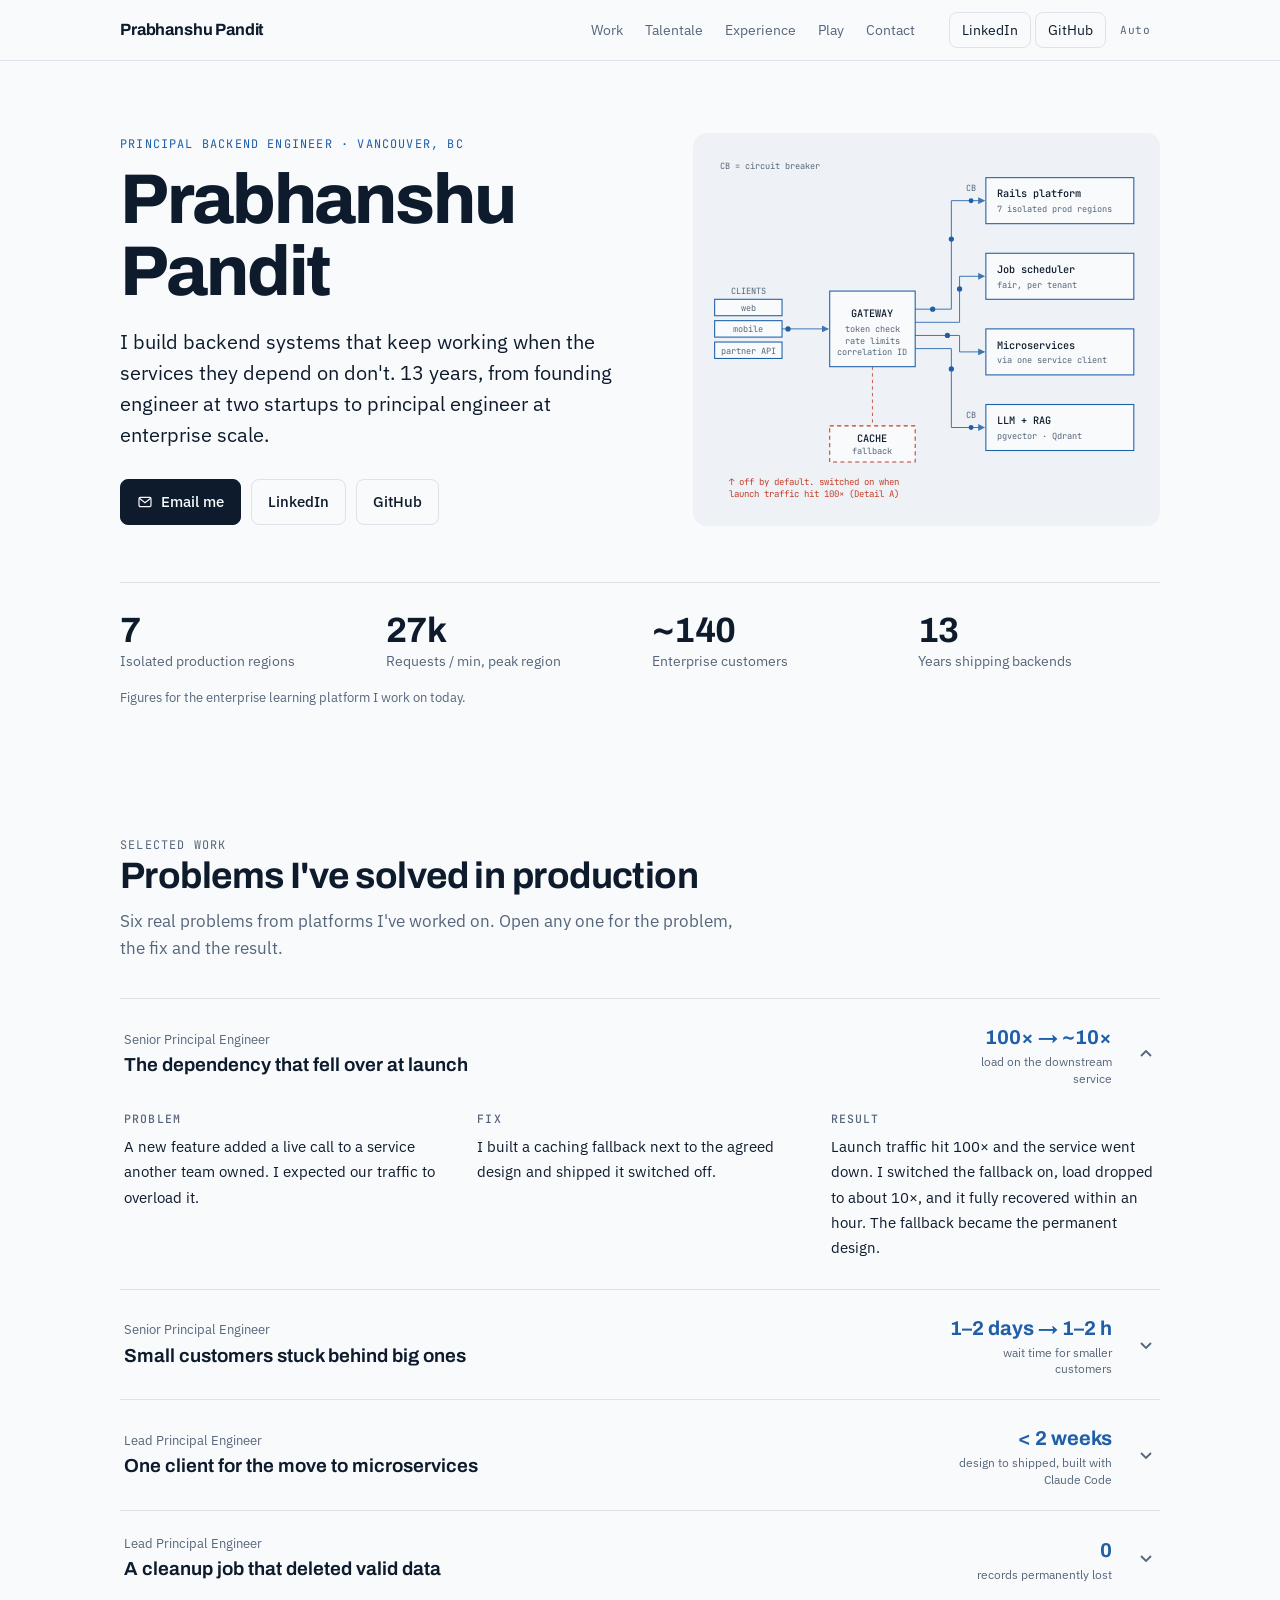
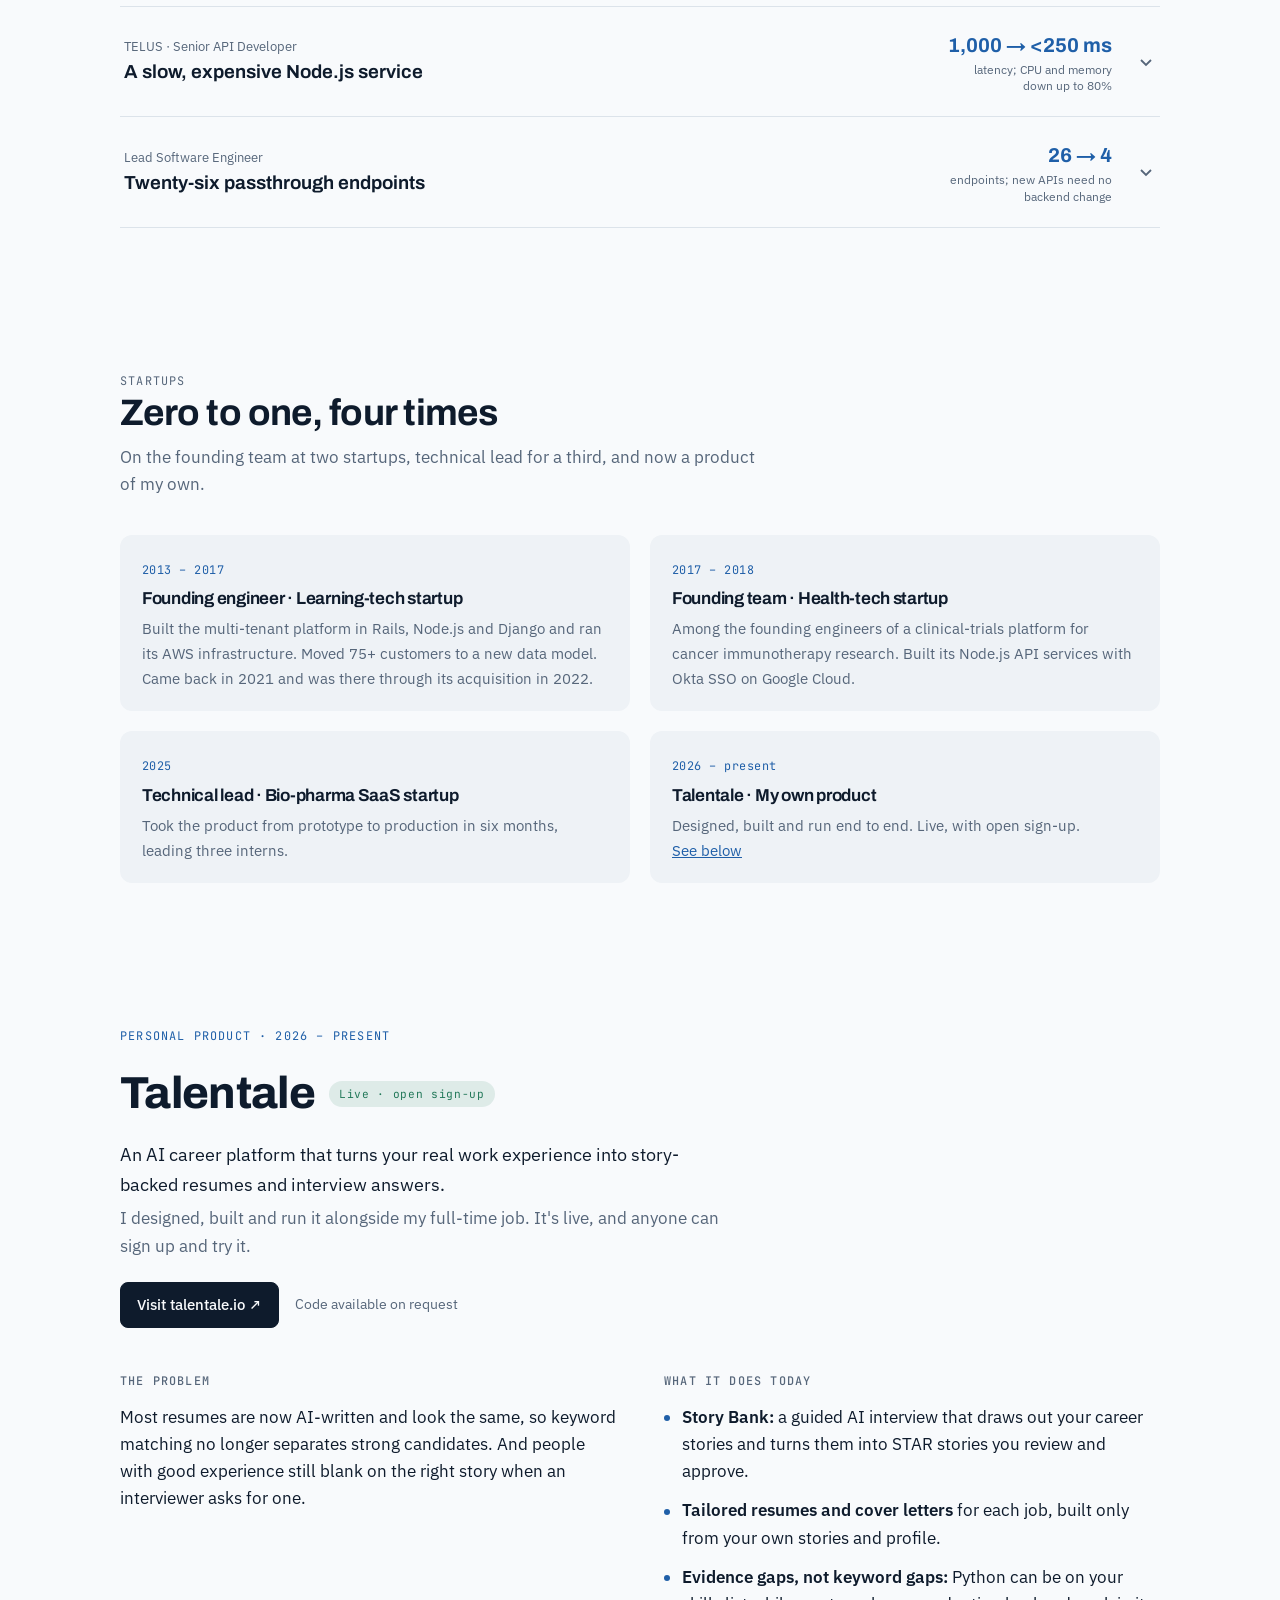
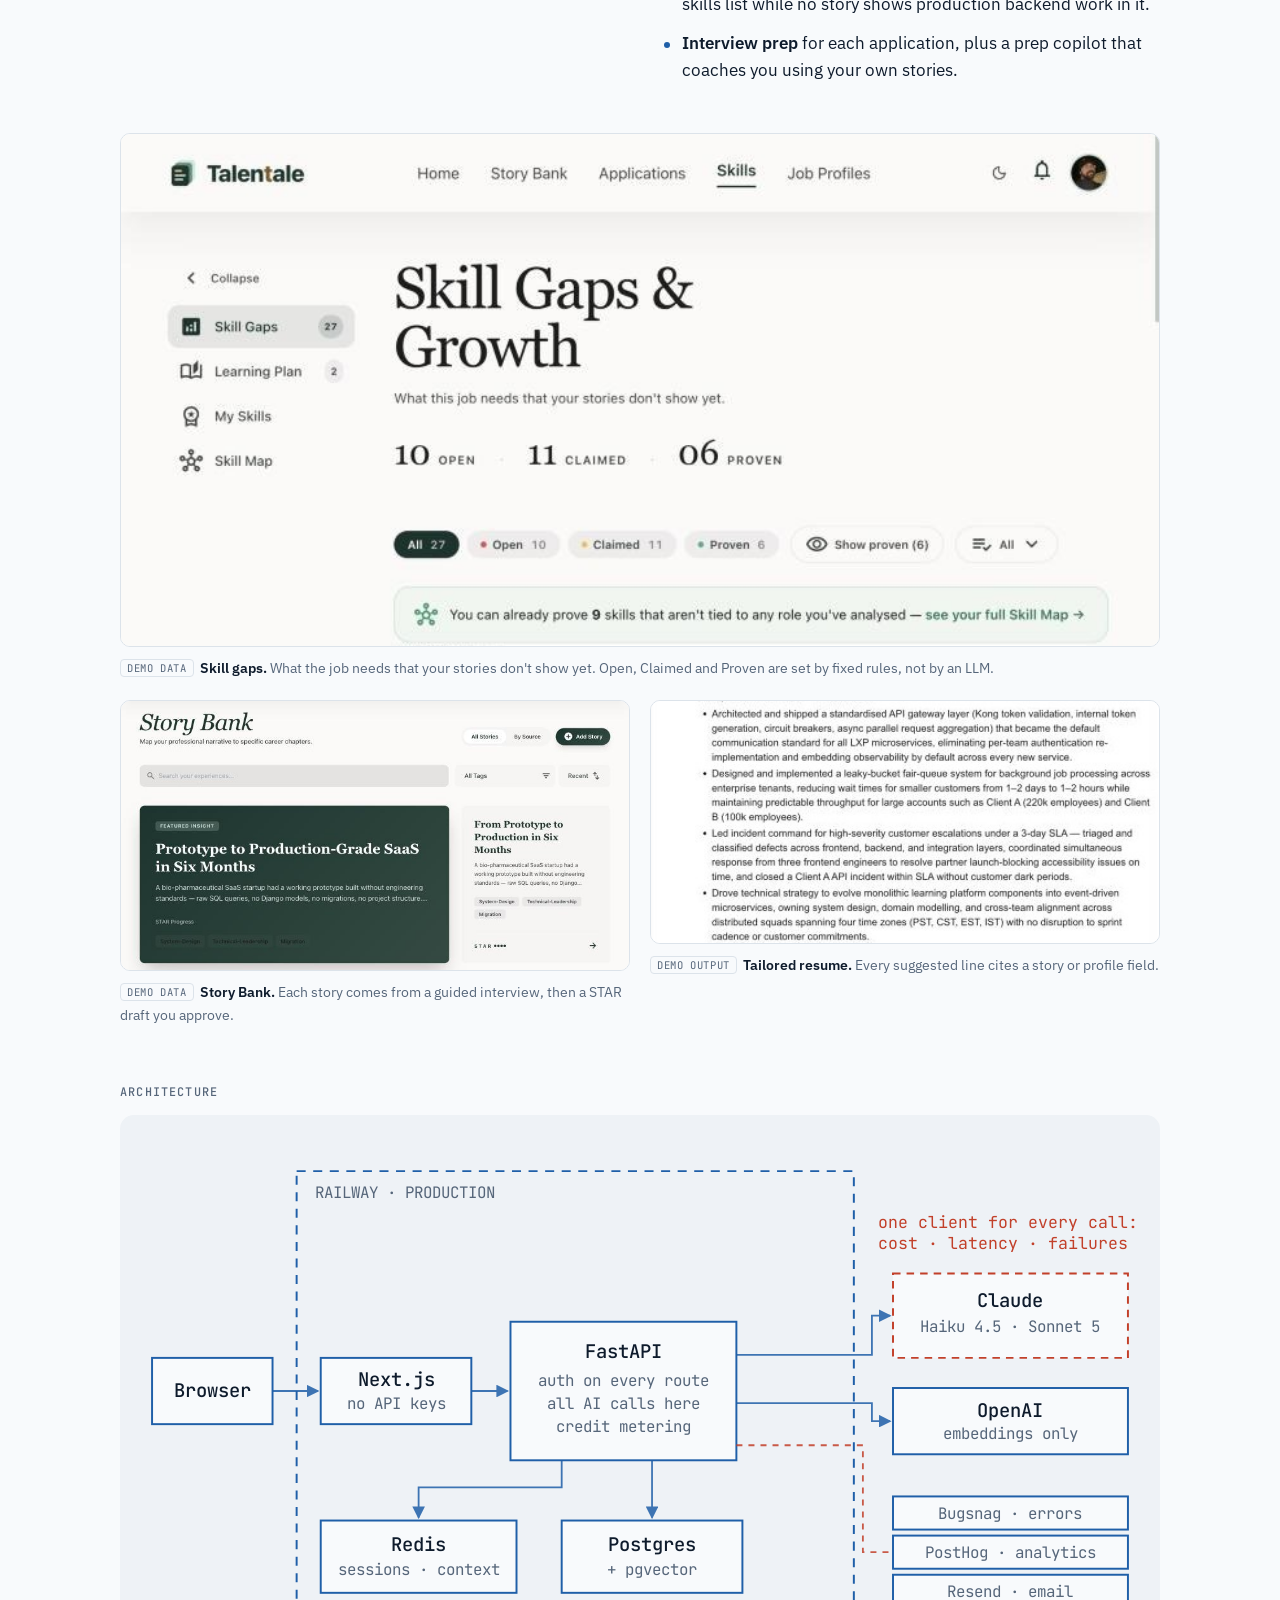
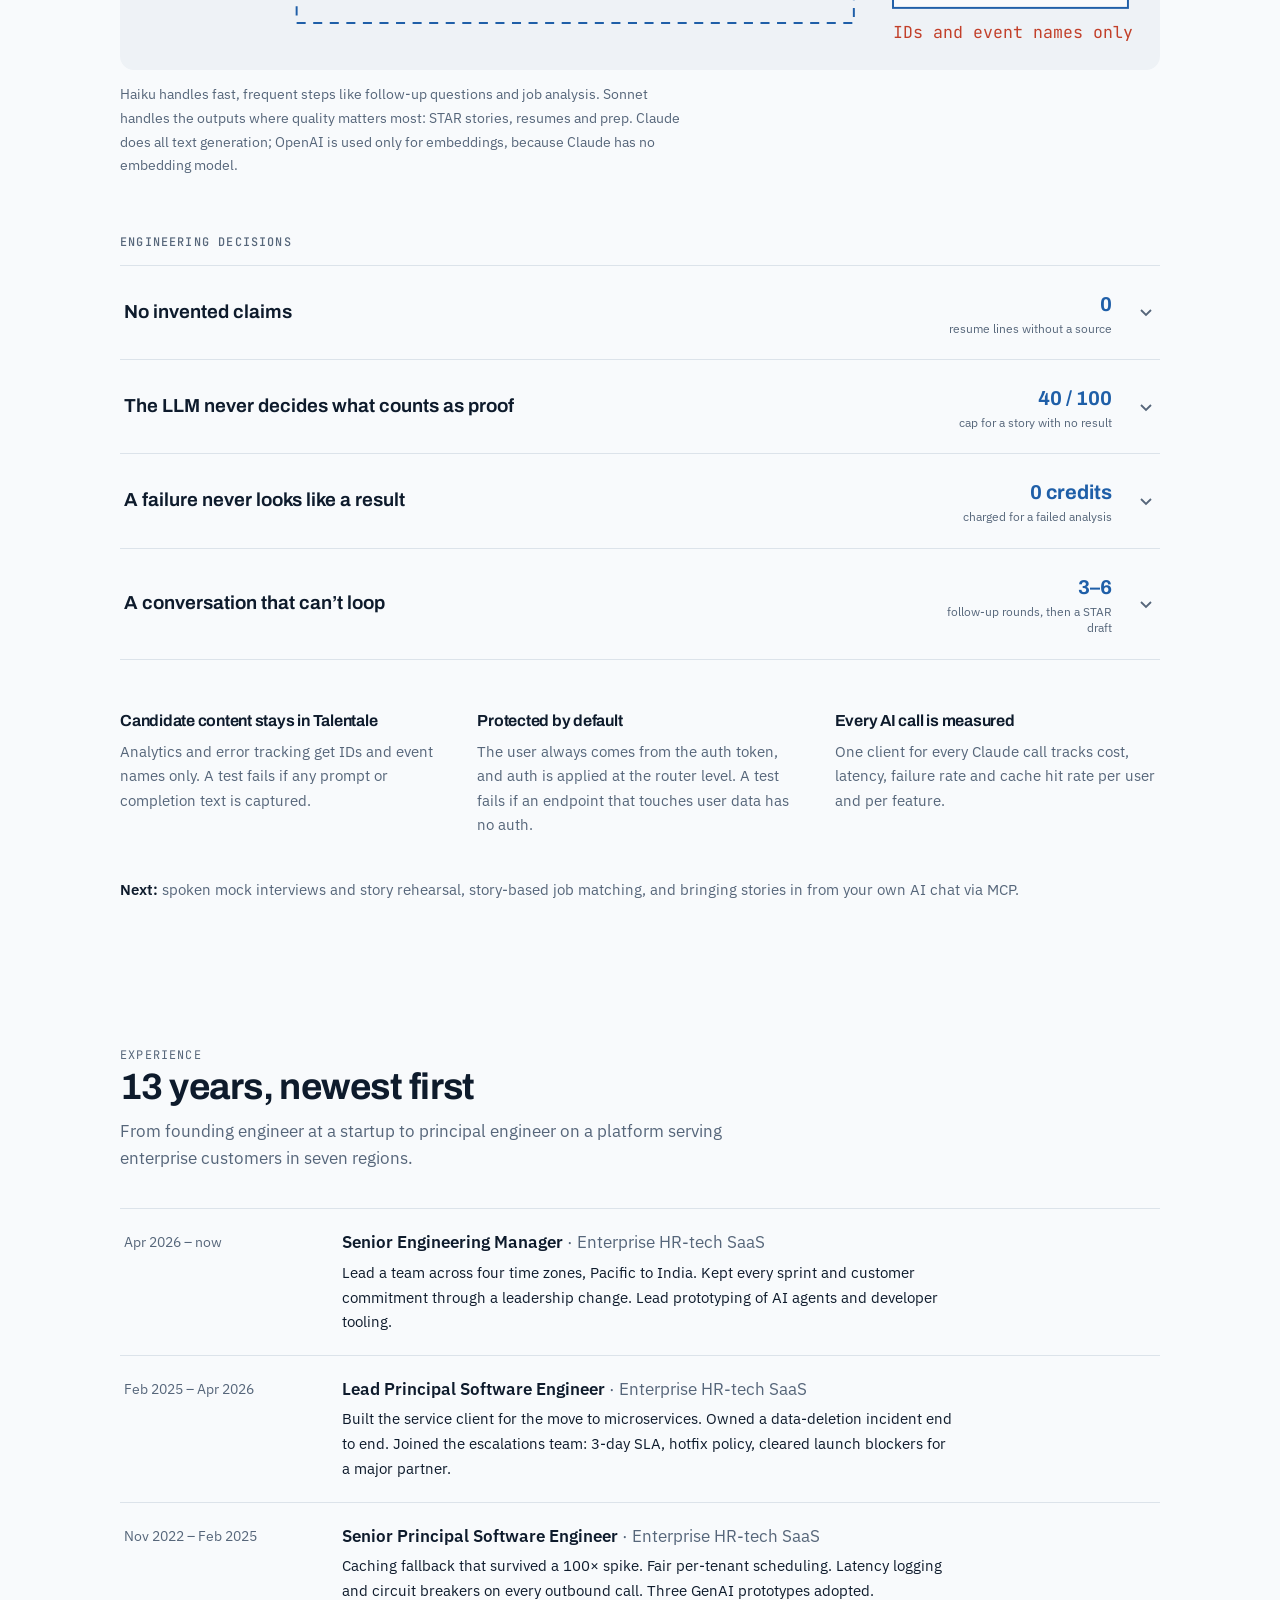
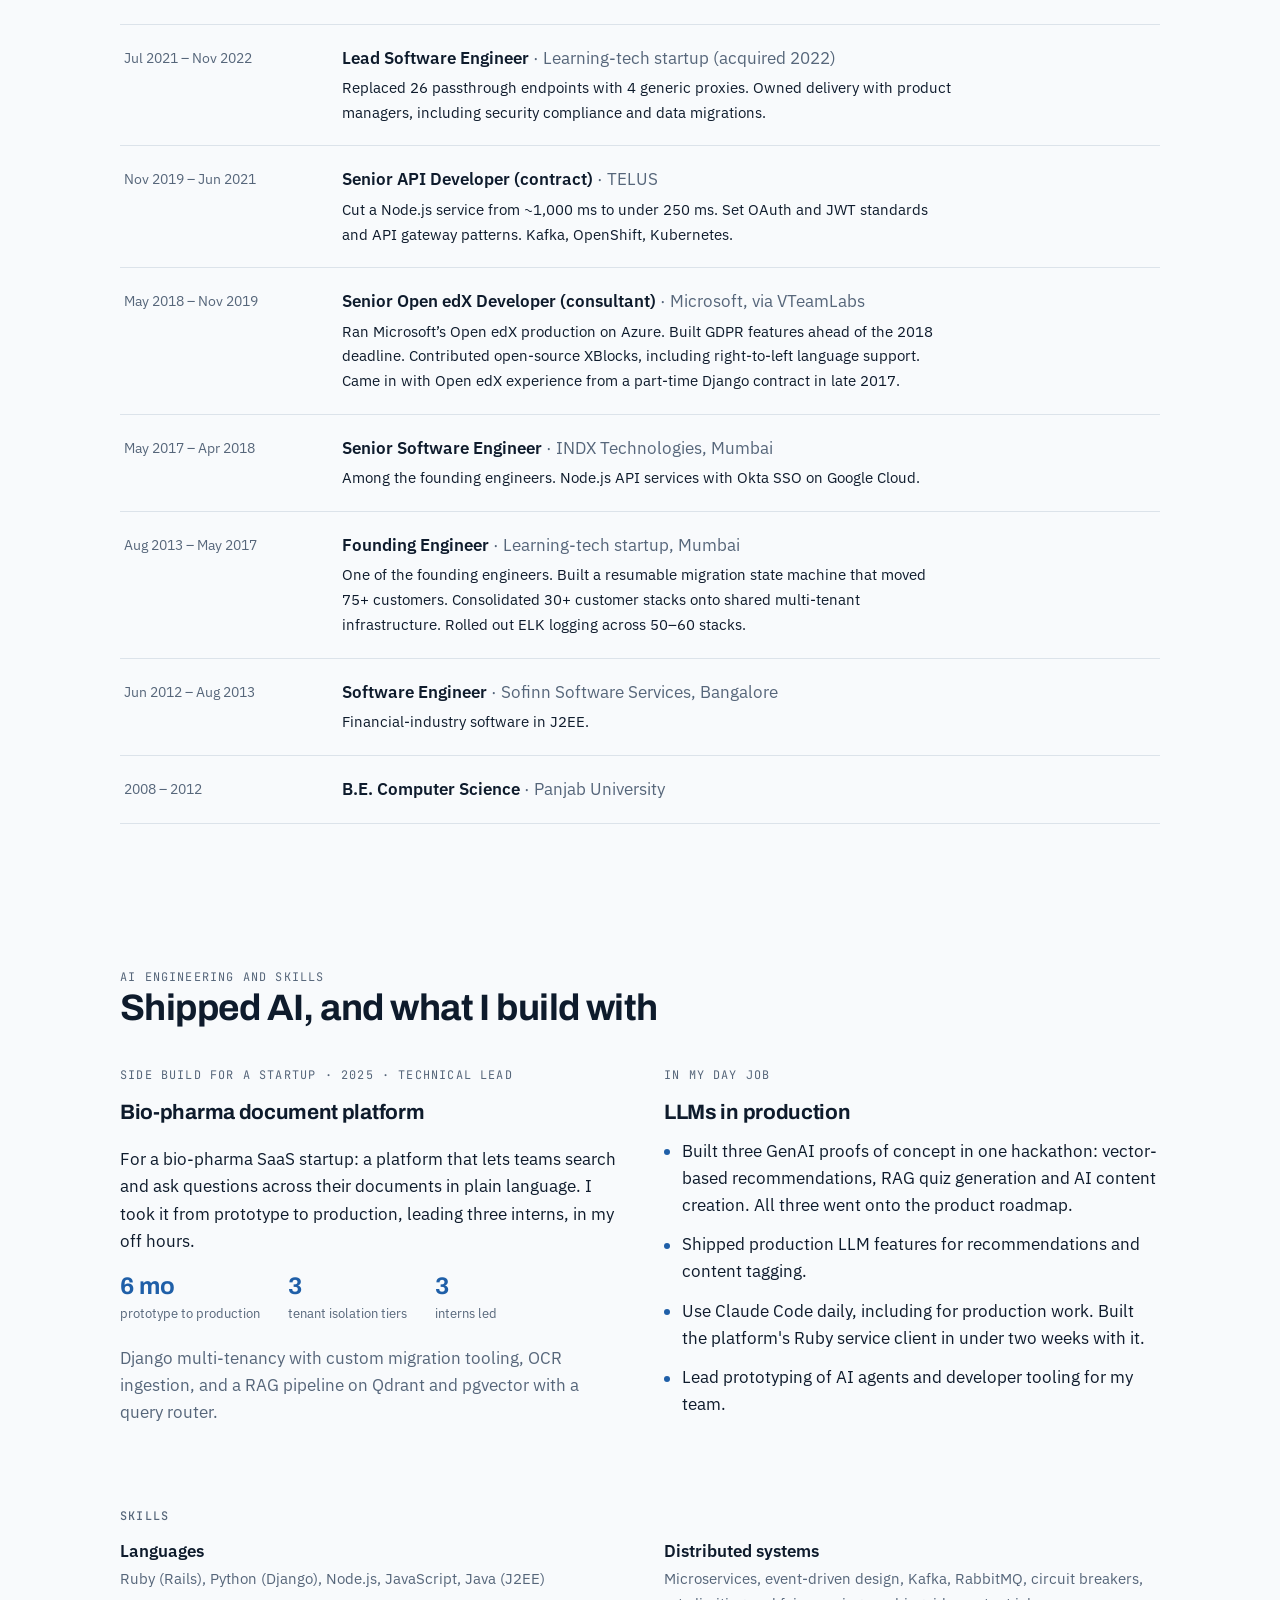
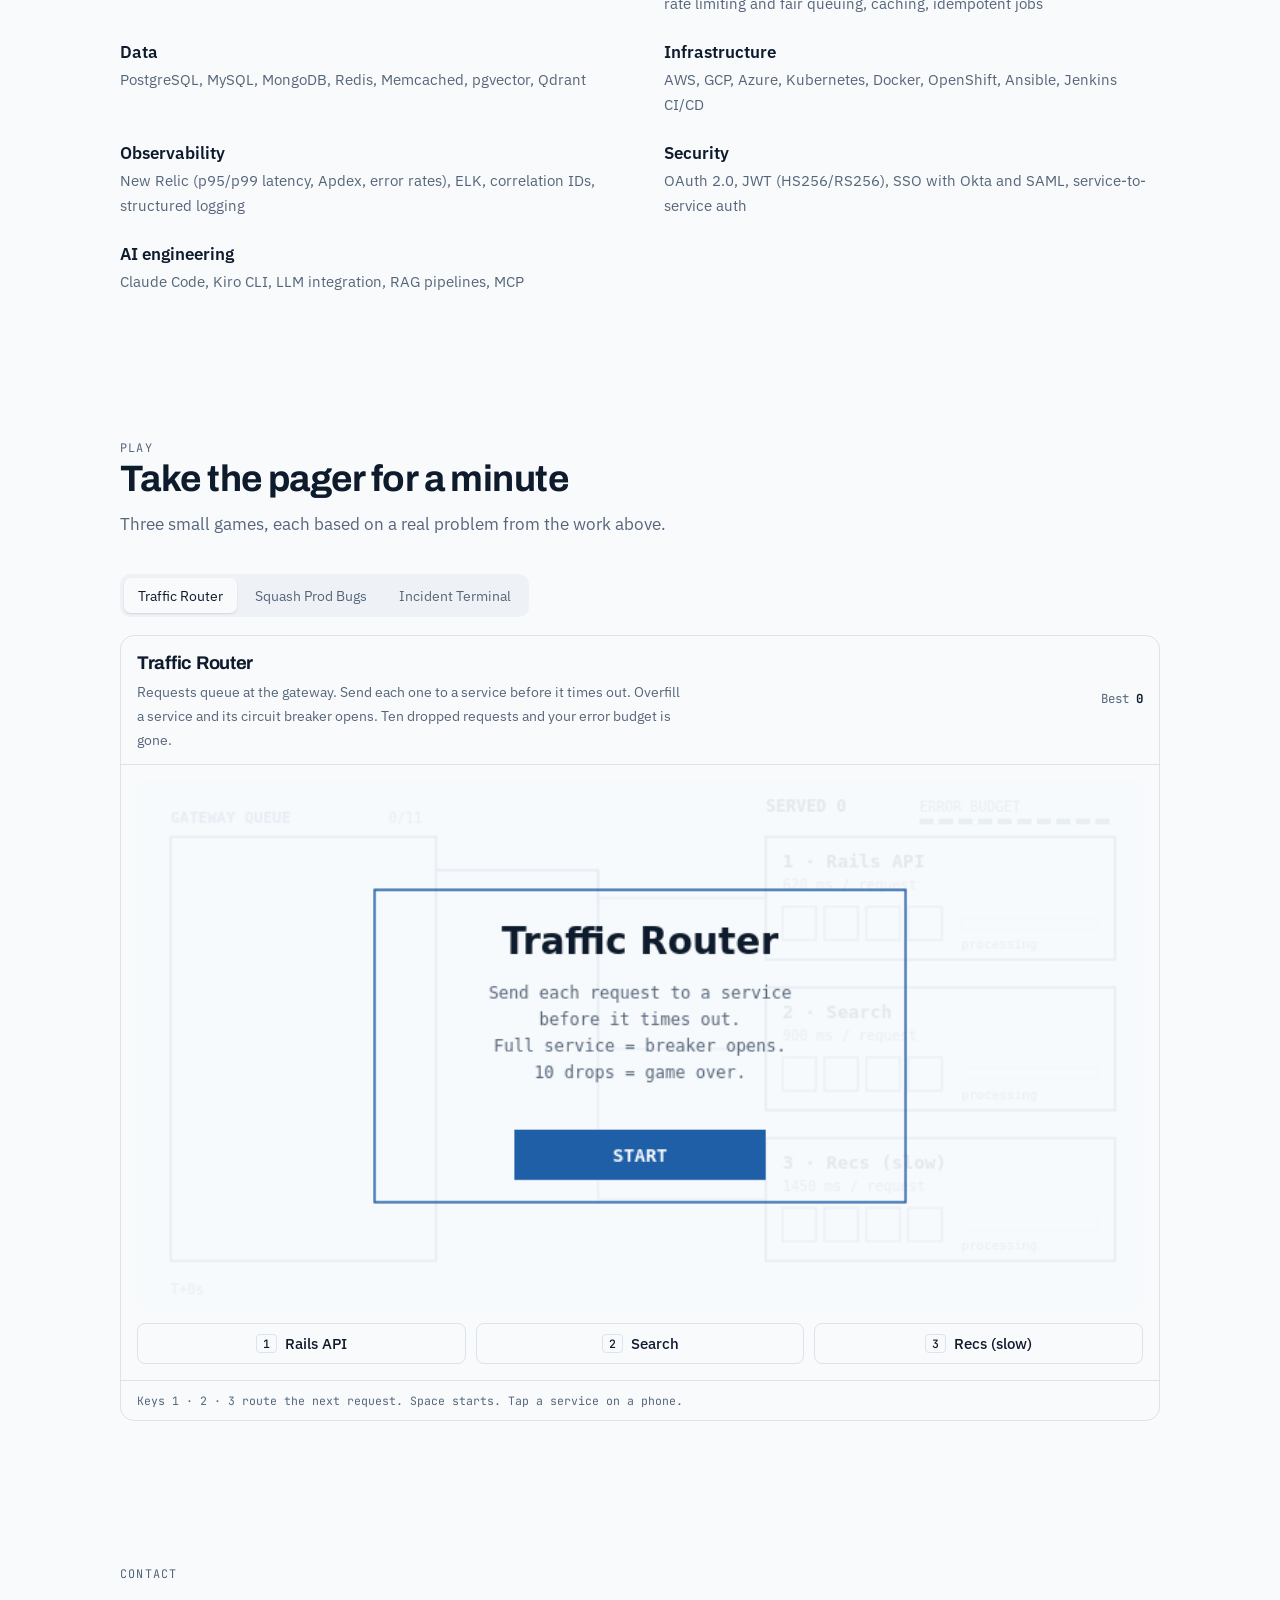
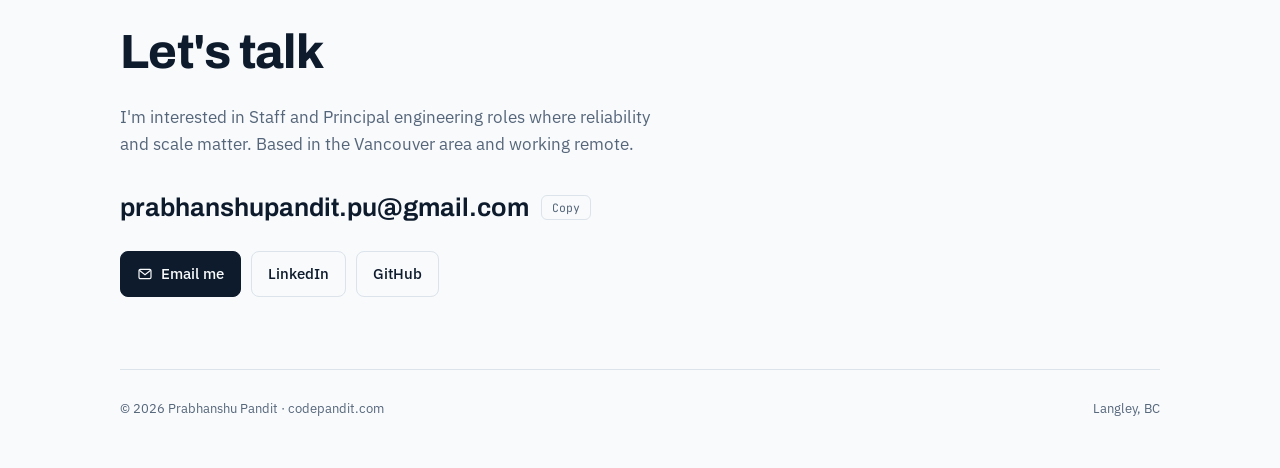
==== commit ff7137f9: "Add Open edX contract note Co-Authored-By: Claude Opus 5.5 (1M context) <noreply@anthropic.com>" ====
--- a/index.html
+++ b/index.html
@@ -240,6 +240,14 @@
 .bar-link{font-size:.86rem;text-decoration:none;color:var(--ink);padding:6px 12px;border:1px solid var(--line-soft);border-radius:8px;white-space:nowrap}
 .bar-link:hover{border-color:var(--ink-2)}
 @media (max-width:420px){.brand{font-size:.92rem}.bar .wrap{gap:10px}.bar-link{padding:5px 9px;font-size:.8rem}.theme-btn{padding:0 6px}}
+/* startups */
+.zero{list-style:none;margin:0;padding:0;display:grid;grid-template-columns:repeat(2,1fr);gap:20px}
+.zero li{background:var(--paper-2);border-radius:12px;padding:20px 22px;min-width:0}
+.zero-when{font-family:var(--f-mono);font-size:.74rem;color:var(--line);letter-spacing:.04em}
+.zero h3{font-size:1.08rem;font-weight:650;margin:6px 0 6px;line-height:1.3}
+.zero p{margin:0;font-size:.95rem;color:var(--ink-2)}
+.zero a{color:var(--line);white-space:nowrap}
+@media (max-width:640px){.zero{grid-template-columns:1fr}}
 /* game overrides for the clean look */
 .tabs{display:inline-flex;border:0;background:var(--paper-2);border-radius:10px;padding:4px;gap:4px;width:auto;max-width:100%;overflow-x:auto;margin-bottom:18px}
 .tab{border:0!important;border-radius:7px;font-family:var(--f-body);font-size:.9rem;padding:8px 14px;color:var(--ink-2)}
@@ -311,7 +319,7 @@
     <div>
       <p class="kicker">Principal Backend Engineer · Vancouver, BC</p>
       <h1>Prabhanshu Pandit</h1>
-      <p class="lede">I build backend systems that keep working when the services they depend on don't. 13 years of distributed systems, production reliability and, lately, AI products.</p>
+      <p class="lede">I build backend systems that keep working when the services they depend on don't. 13 years, from founding engineer at two startups to principal engineer at enterprise scale.</p>
       <div class="cta">
         <a class="btn primary" href="mailto:prabhanshupandit.pu@gmail.com"><svg viewBox="0 0 24 24" fill="none" stroke="currentColor" stroke-width="1.8" aria-hidden="true"><rect x="3" y="5" width="18" height="14" rx="2"/><path d="M3.5 6.5 12 13l8.5-6.5"/></svg> Email me</a>
         <a class="btn" href="https://www.linkedin.com/in/codepandit" target="_blank" rel="noopener">LinkedIn</a>
@@ -397,6 +405,20 @@
   <div class="cases" id="details"></div>
 </section>
 
+<section class="sec" id="startups">
+  <div class="sec-head">
+    <p class="kicker">Startups</p>
+    <h2>Zero to one, four times</h2>
+    <p>On the founding team at two startups, technical lead for a third, and now a product of my own.</p>
+  </div>
+  <ol class="zero">
+    <li><span class="zero-when">2013 – 2017</span><h3>Founding engineer · Learning-tech startup</h3><p>Built the multi-tenant platform in Rails, Node.js and Django and ran its AWS infrastructure. Moved 75+ customers to a new data model. Came back in 2021 and was there through its acquisition in 2022.</p></li>
+    <li><span class="zero-when">2017 – 2018</span><h3>Founding team · Health-tech startup</h3><p>Among the founding engineers of a clinical-trials platform for cancer immunotherapy research. Built its Node.js API services with Okta SSO on Google Cloud.</p></li>
+    <li><span class="zero-when">2025</span><h3>Technical lead · Bio-pharma SaaS startup</h3><p>Took the product from prototype to production in six months, leading three interns.</p></li>
+    <li><span class="zero-when">2026 – present</span><h3>Talentale · My own product</h3><p>Designed, built and run end to end. Live, with open sign-up. <a href="#talentale">See below</a></p></li>
+  </ol>
+</section>
+
 <section class="sec" id="talentale">
   <p class="kicker">Personal product · 2026 – present</p>
   <div class="tt-head"><h2>Talentale</h2><span class="chip">Live · open sign-up</span></div>
@@ -404,7 +426,7 @@
   <p class="tt-by">I designed, built and run it alongside my full-time job. It's live, and anyone can sign up and try it.</p>
   <div class="tt-row">
     <a class="btn primary" href="https://talentale.io" target="_blank" rel="noopener">Visit talentale.io ↗</a>
-    <span class="muted">Source code available on request</span>
+    <span class="muted">Code available on request</span>
   </div>
 
   <div class="tt-cols">
@@ -727,8 +749,8 @@
   ['H','Nov 2022 – Feb 2025','Senior Principal Software Engineer','Enterprise HR-tech SaaS','Caching fallback that survived a 100× spike. Fair per-tenant scheduling. Latency logging and circuit breakers on every outbound call. Three GenAI prototypes adopted.'],
   ['G','Jul 2021 – Nov 2022','Lead Software Engineer','Learning-tech startup (acquired 2022)','Replaced 26 passthrough endpoints with 4 generic proxies. Owned delivery with product managers, including security compliance and data migrations.'],
   ['F','Nov 2019 – Jun 2021','Senior API Developer (contract)','TELUS','Cut a Node.js service from ~1,000 ms to under 250 ms. Set OAuth and JWT standards and API gateway patterns. Kafka, OpenShift, Kubernetes.'],
-  ['E','May 2018 – Nov 2019','Senior Open edX Developer (consultant)','Microsoft, via VTeamLabs','Ran Microsoft’s Open edX production on Azure. Built GDPR features ahead of the 2018 deadline. Contributed open-source XBlocks, including right-to-left language support.'],
-  ['D','May 2017 – Apr 2018','Senior Software Engineer','INDX Technologies, Mumbai','Node.js API services with Okta SSO on Google Cloud.'],
+  ['E','May 2018 – Nov 2019','Senior Open edX Developer (consultant)','Microsoft, via VTeamLabs','Ran Microsoft’s Open edX production on Azure. Built GDPR features ahead of the 2018 deadline. Contributed open-source XBlocks, including right-to-left language support. Came in with Open edX experience from a part-time Django contract in late 2017.'],
+  ['D','May 2017 – Apr 2018','Senior Software Engineer','INDX Technologies, Mumbai','Among the founding engineers. Node.js API services with Okta SSO on Google Cloud.'],
   ['C','Aug 2013 – May 2017','Founding Engineer','Learning-tech startup, Mumbai','One of the founding engineers. Built a resumable migration state machine that moved 75+ customers. Consolidated 30+ customer stacks onto shared multi-tenant infrastructure. Rolled out ELK logging across 50–60 stacks.'],
   ['B','Jun 2012 – Aug 2013','Software Engineer','Sofinn Software Services, Bangalore','Financial-industry software in J2EE.'],
   ['A','2008 – 2012','B.E. Computer Science','Panjab University','']
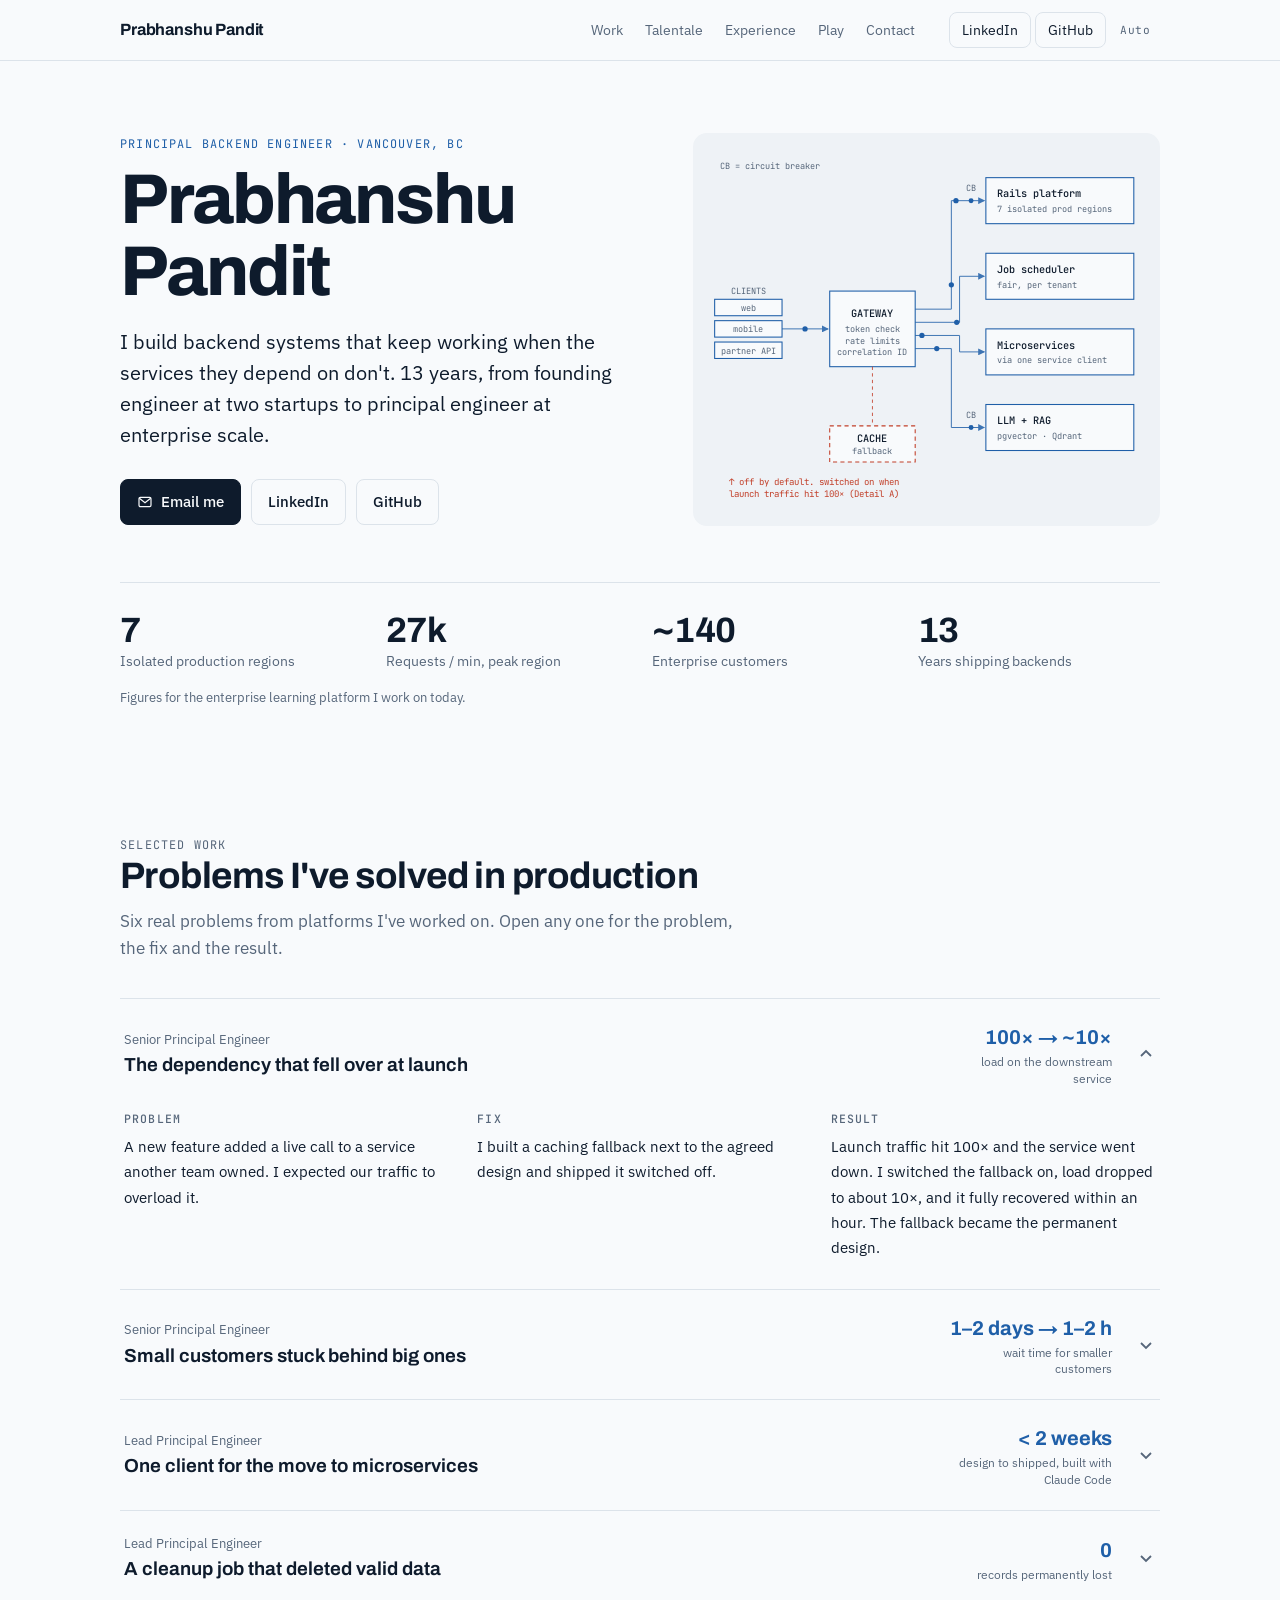
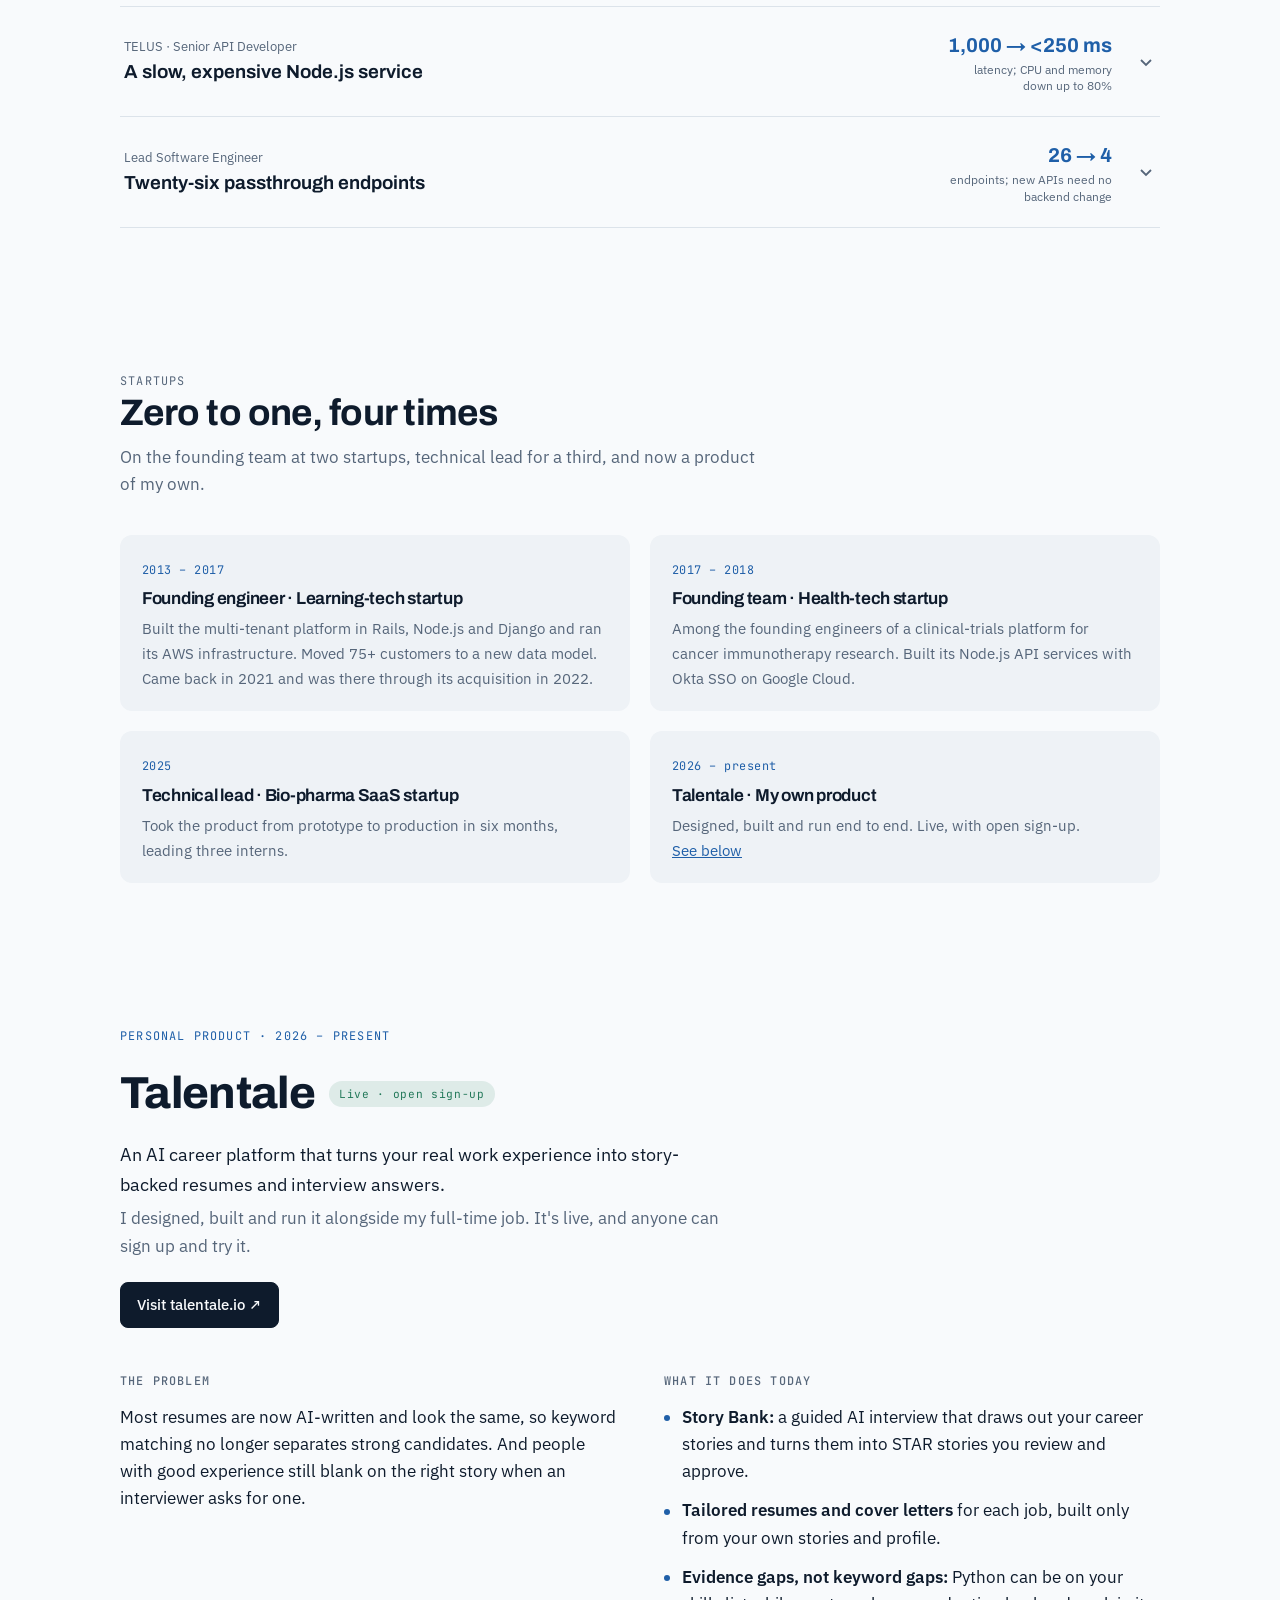
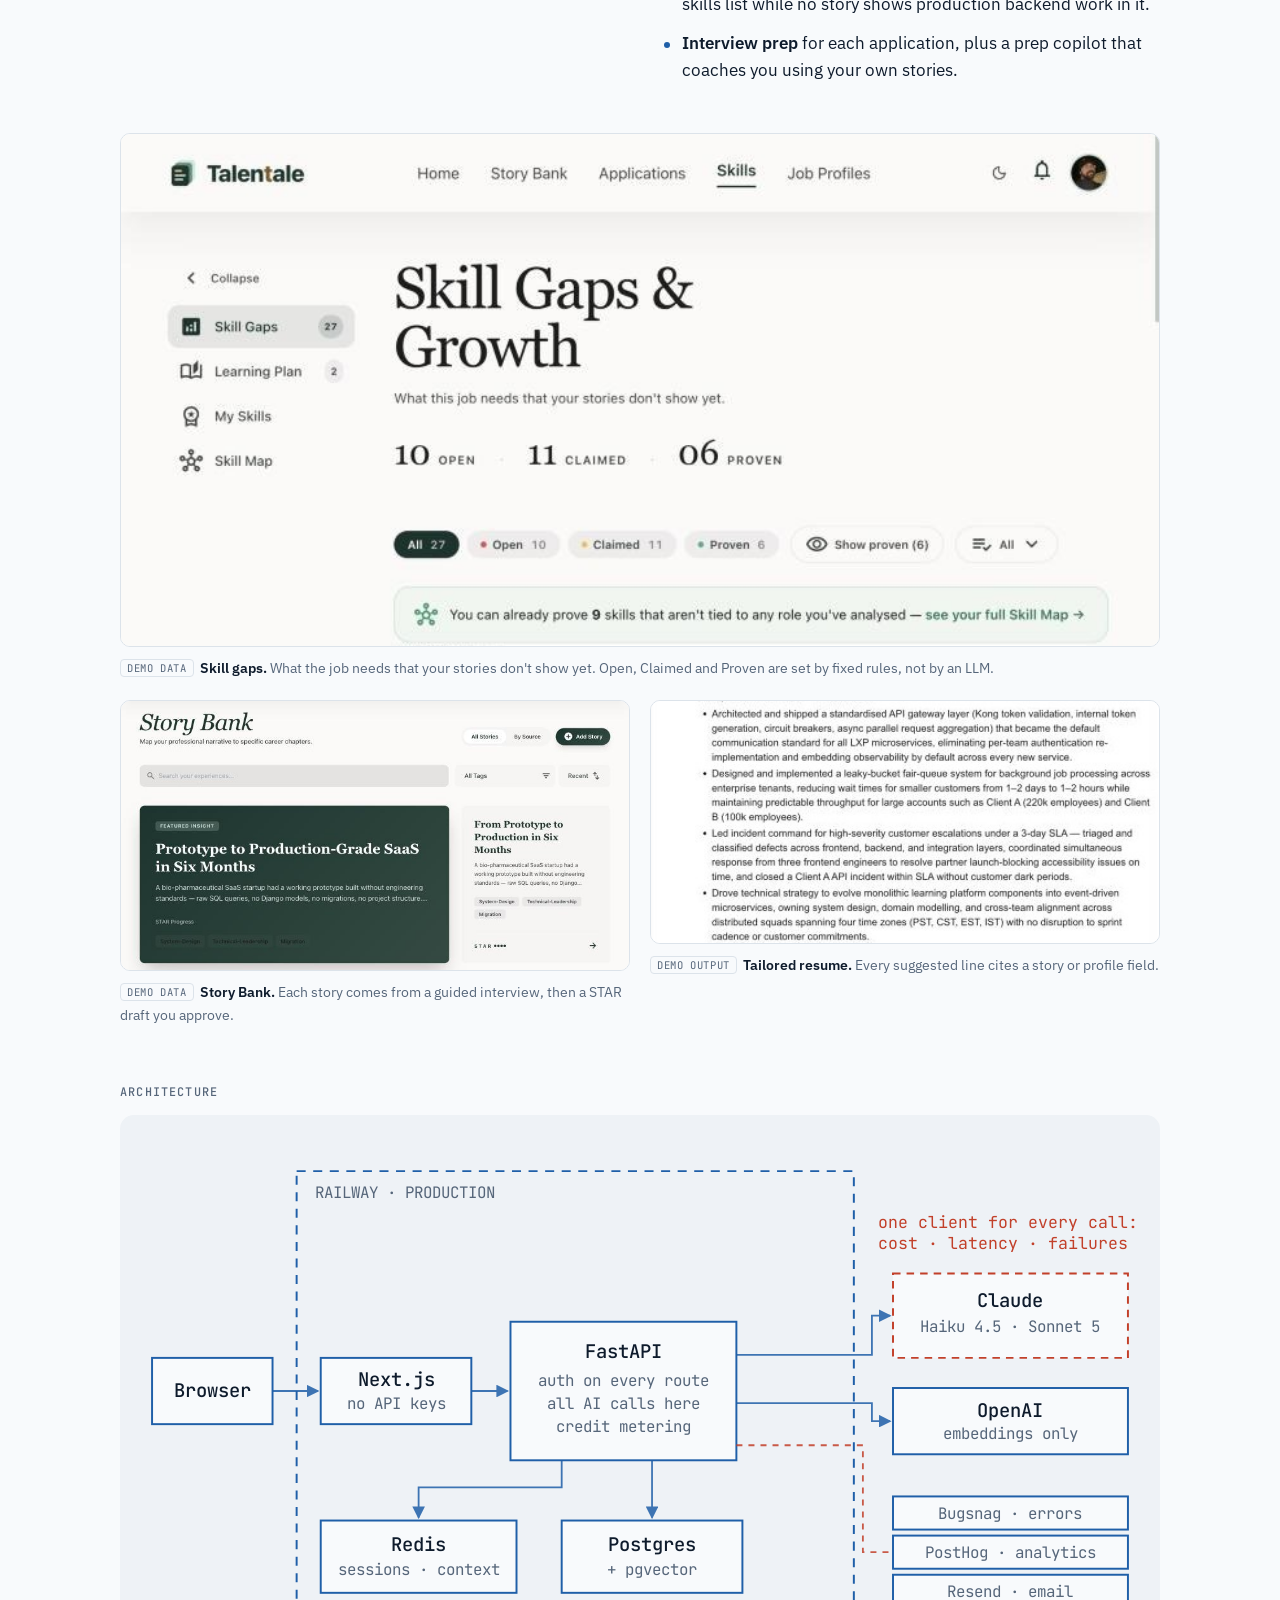
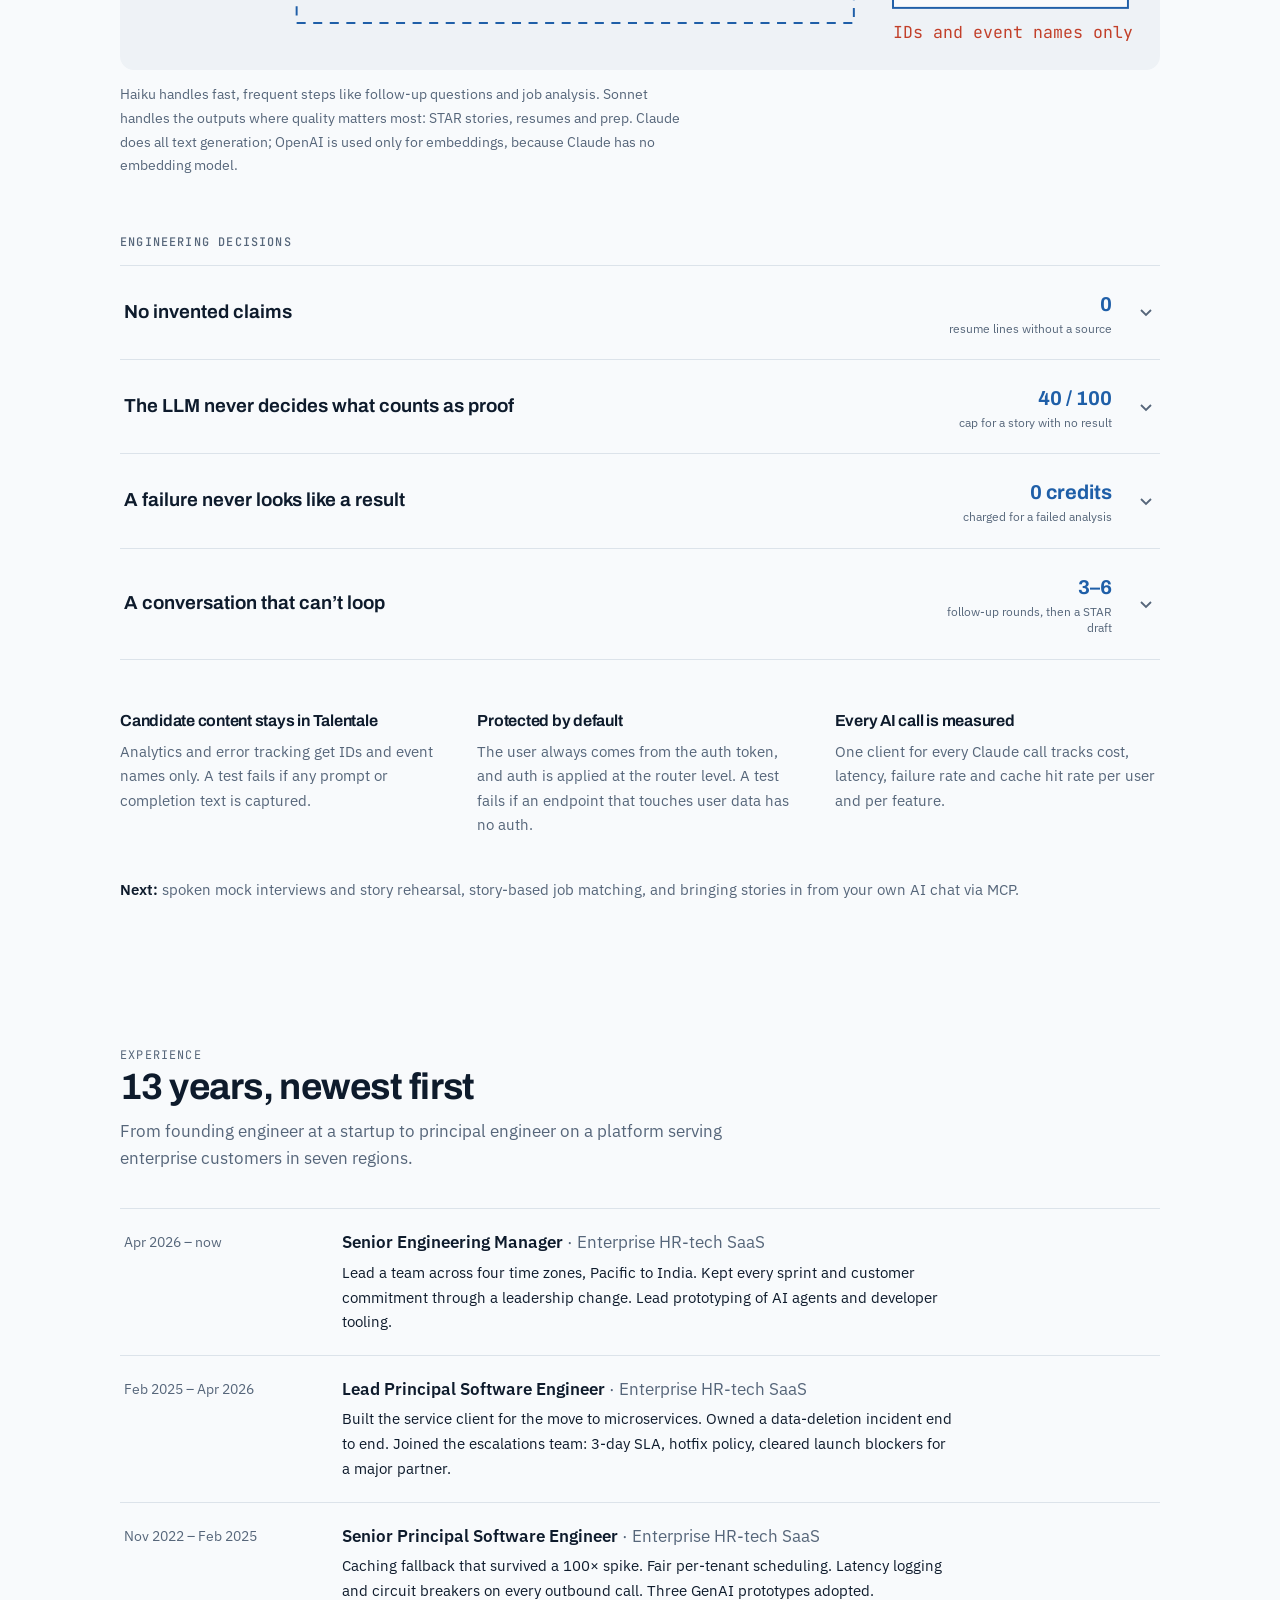
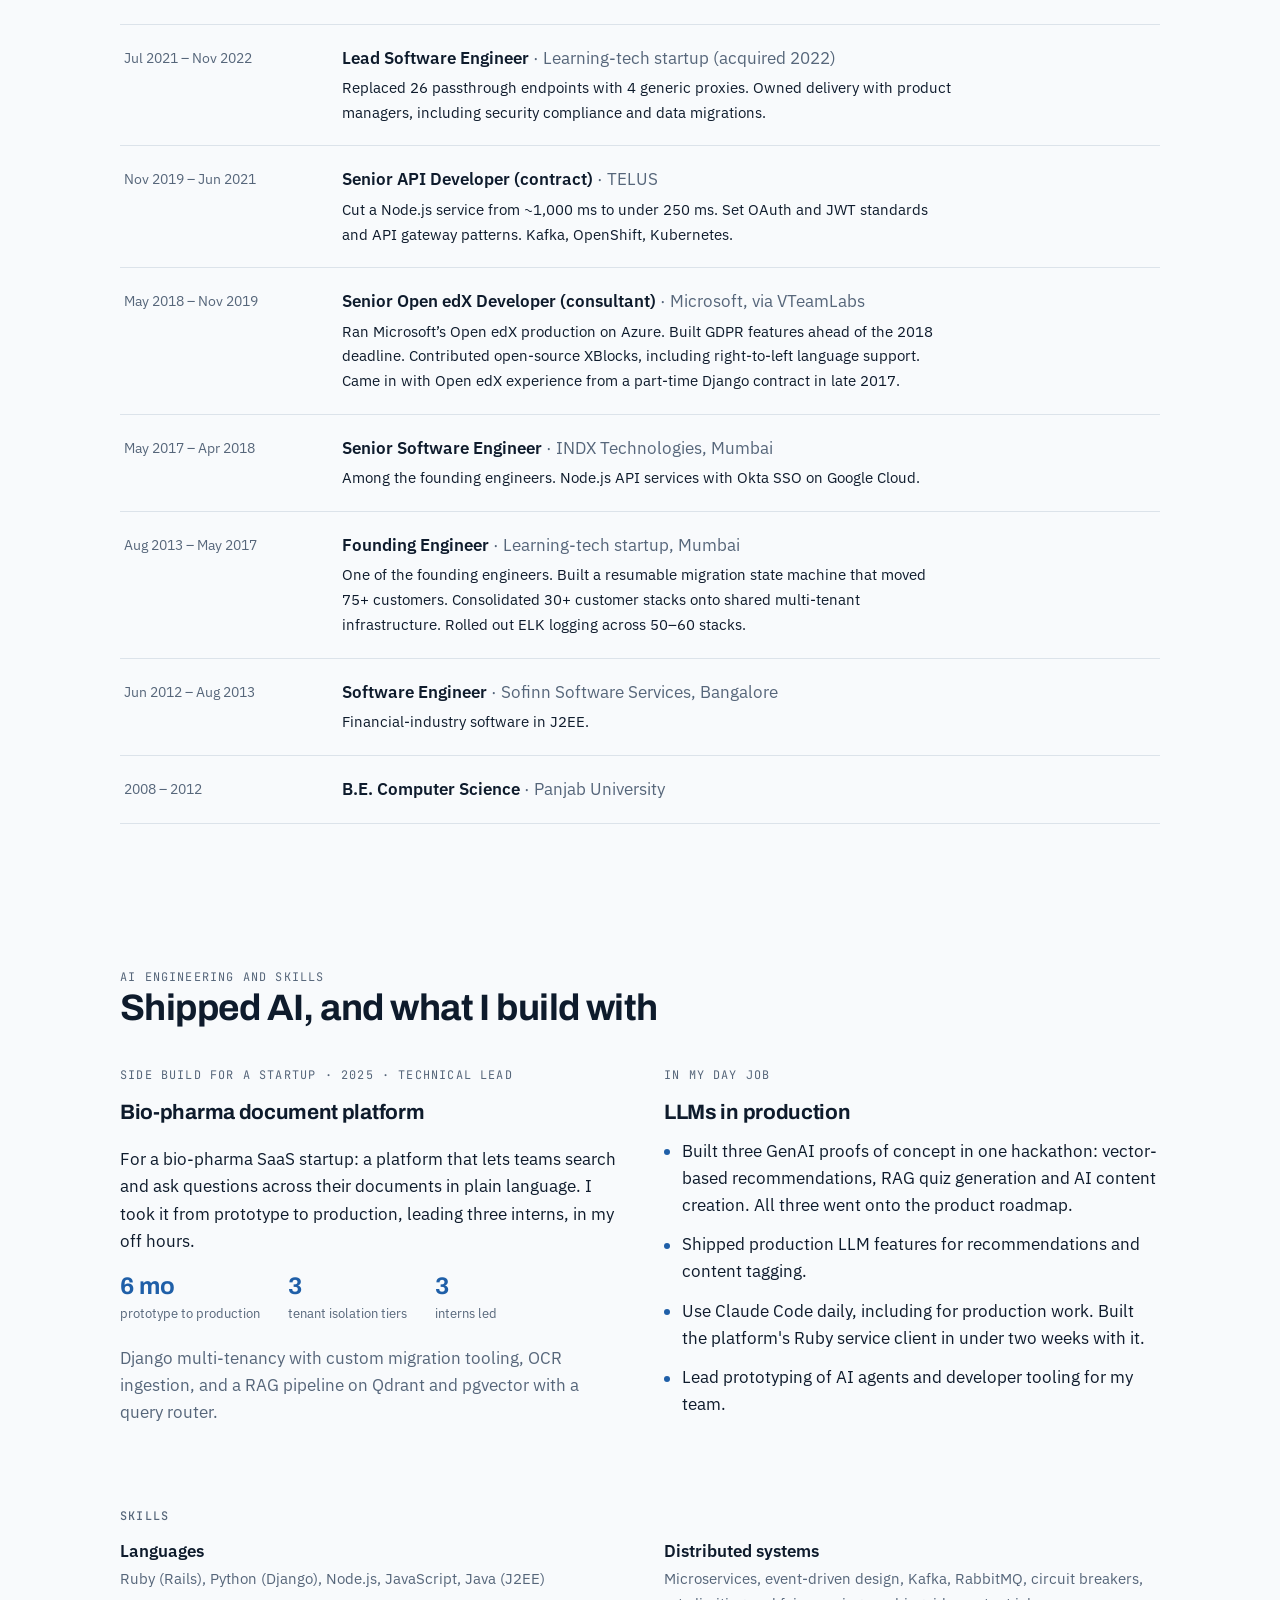
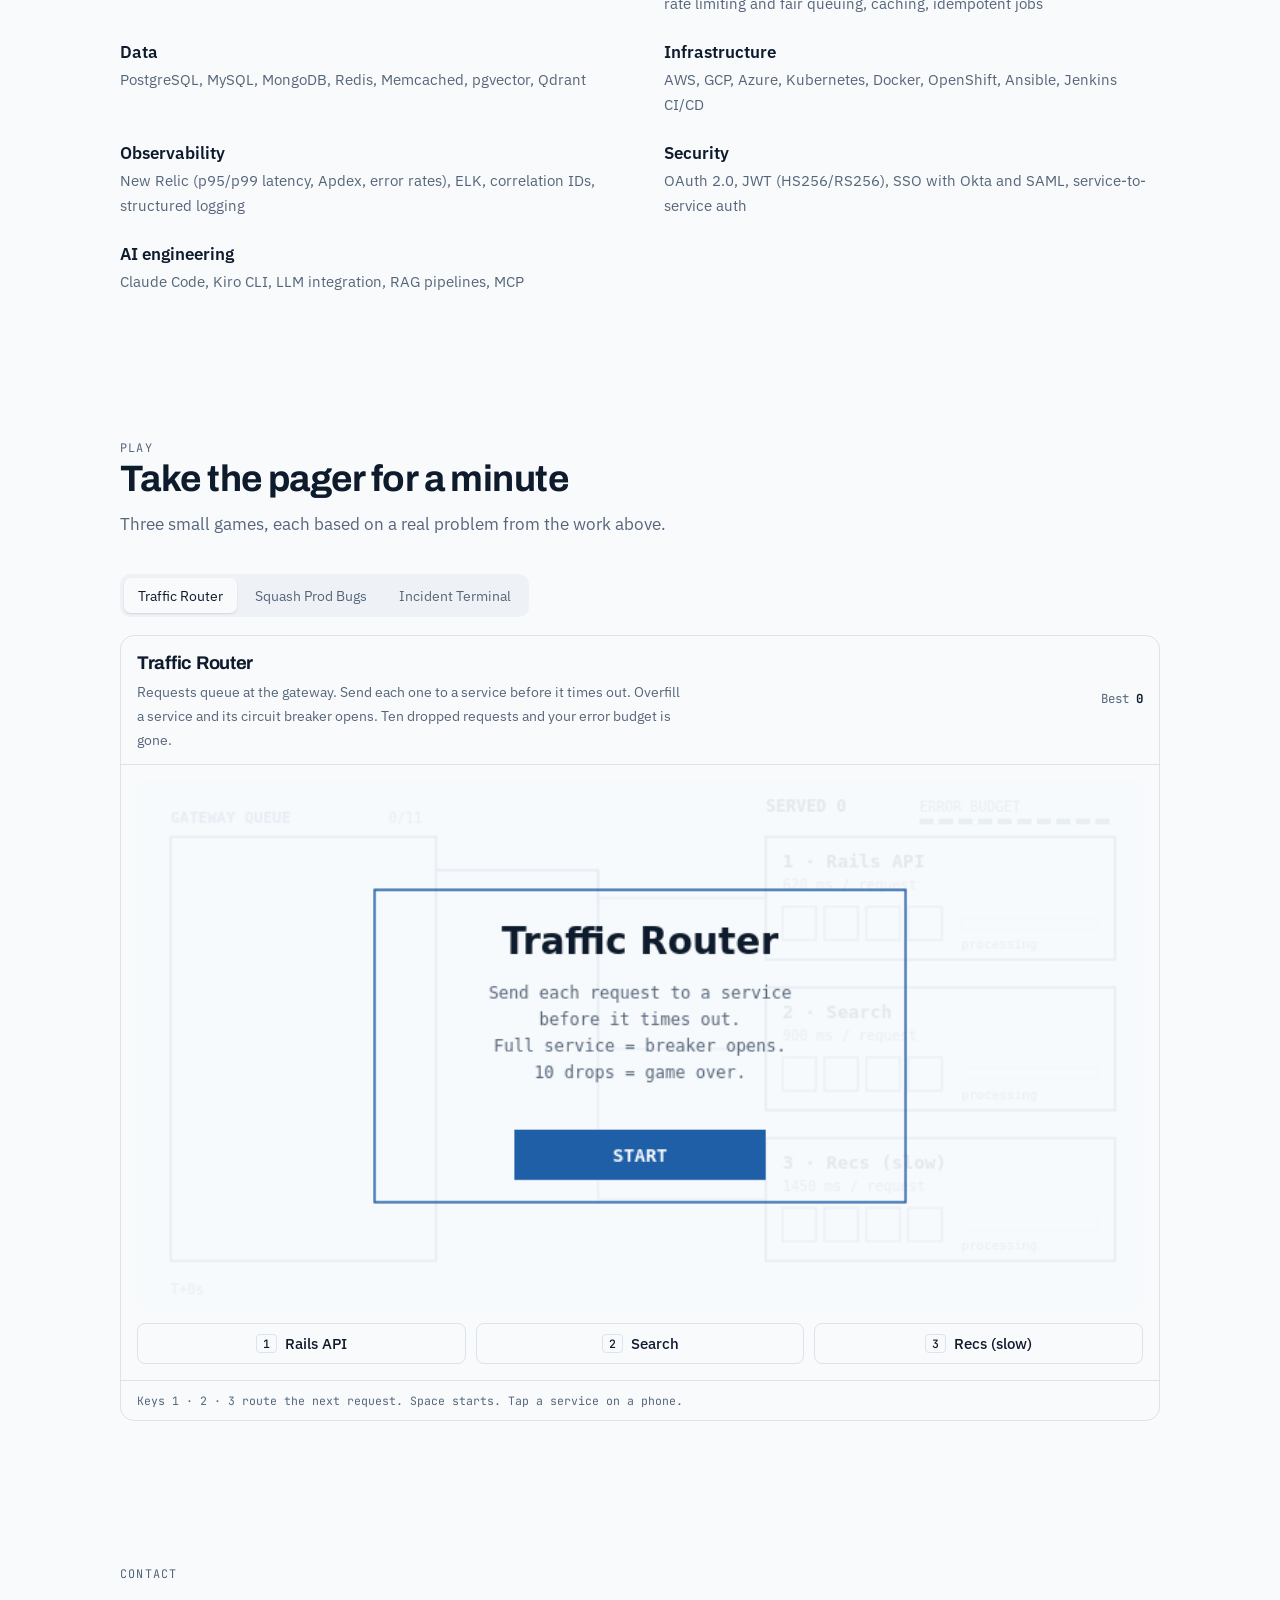
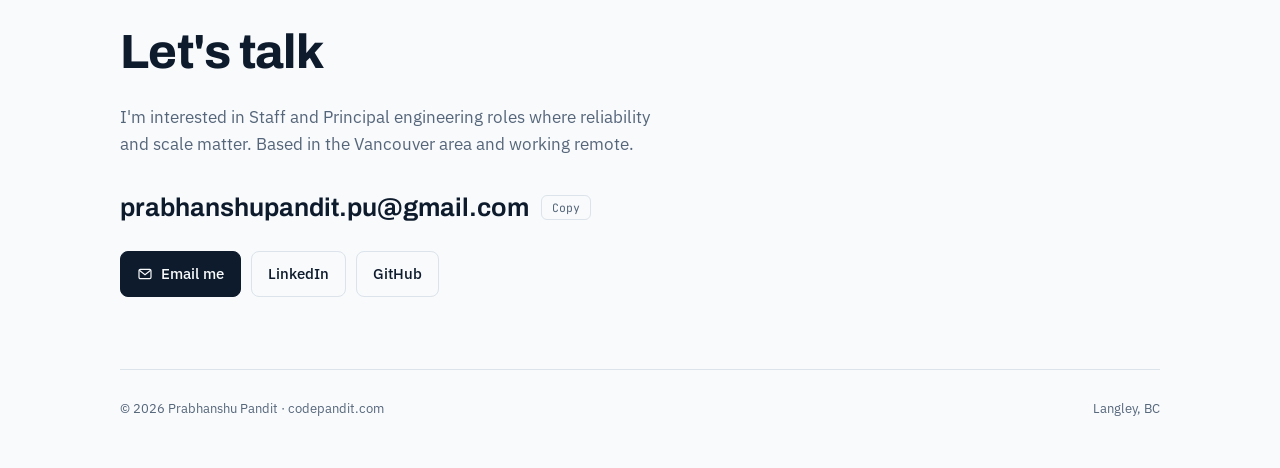
==== commit 5059dfb3: "Remove source code line from Talentale section Co-Authored-By: Claude Opus 5.5 (1M context) <noreply" ====
--- a/index.html
+++ b/index.html
@@ -125,7 +125,6 @@
 .tt-lede{font-size:1.15rem;max-width:52ch;margin:0 0 6px}
 .tt-by{color:var(--ink-2);margin:0 0 22px;max-width:60ch}
 .tt-row{display:flex;gap:16px;align-items:center;flex-wrap:wrap;margin-bottom:44px}
-.tt-row .muted{font-size:.88rem}
 .tt-cols{display:grid;grid-template-columns:1fr 1fr;gap:48px;margin-bottom:48px}
 .tt-cols>*{min-width:0}
 .tt-cols h3,.sub{font-family:var(--f-mono);font-weight:500;font-size:.74rem;letter-spacing:.1em;text-transform:uppercase;color:var(--ink-2);margin:0 0 12px}
@@ -426,7 +425,6 @@
   <p class="tt-by">I designed, built and run it alongside my full-time job. It's live, and anyone can sign up and try it.</p>
   <div class="tt-row">
     <a class="btn primary" href="https://talentale.io" target="_blank" rel="noopener">Visit talentale.io ↗</a>
-    <span class="muted">Code available on request</span>
   </div>
 
   <div class="tt-cols">
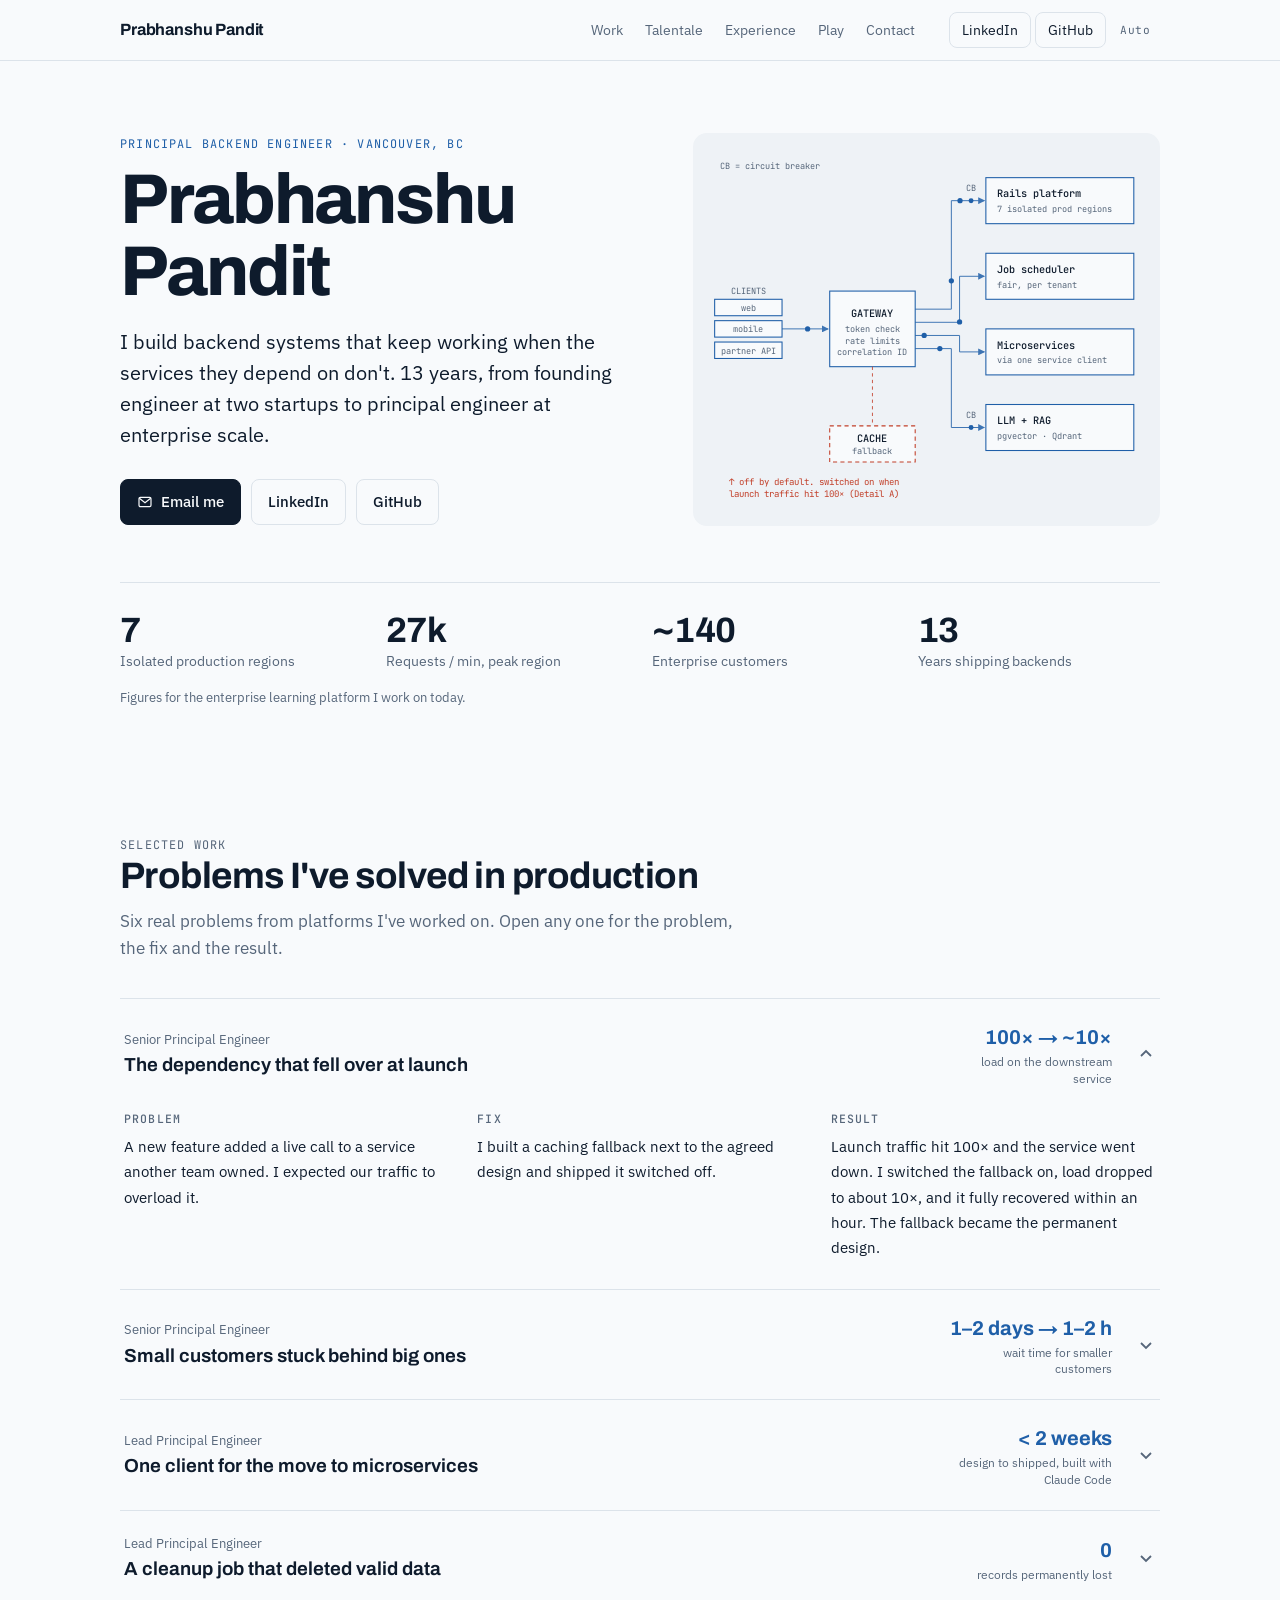
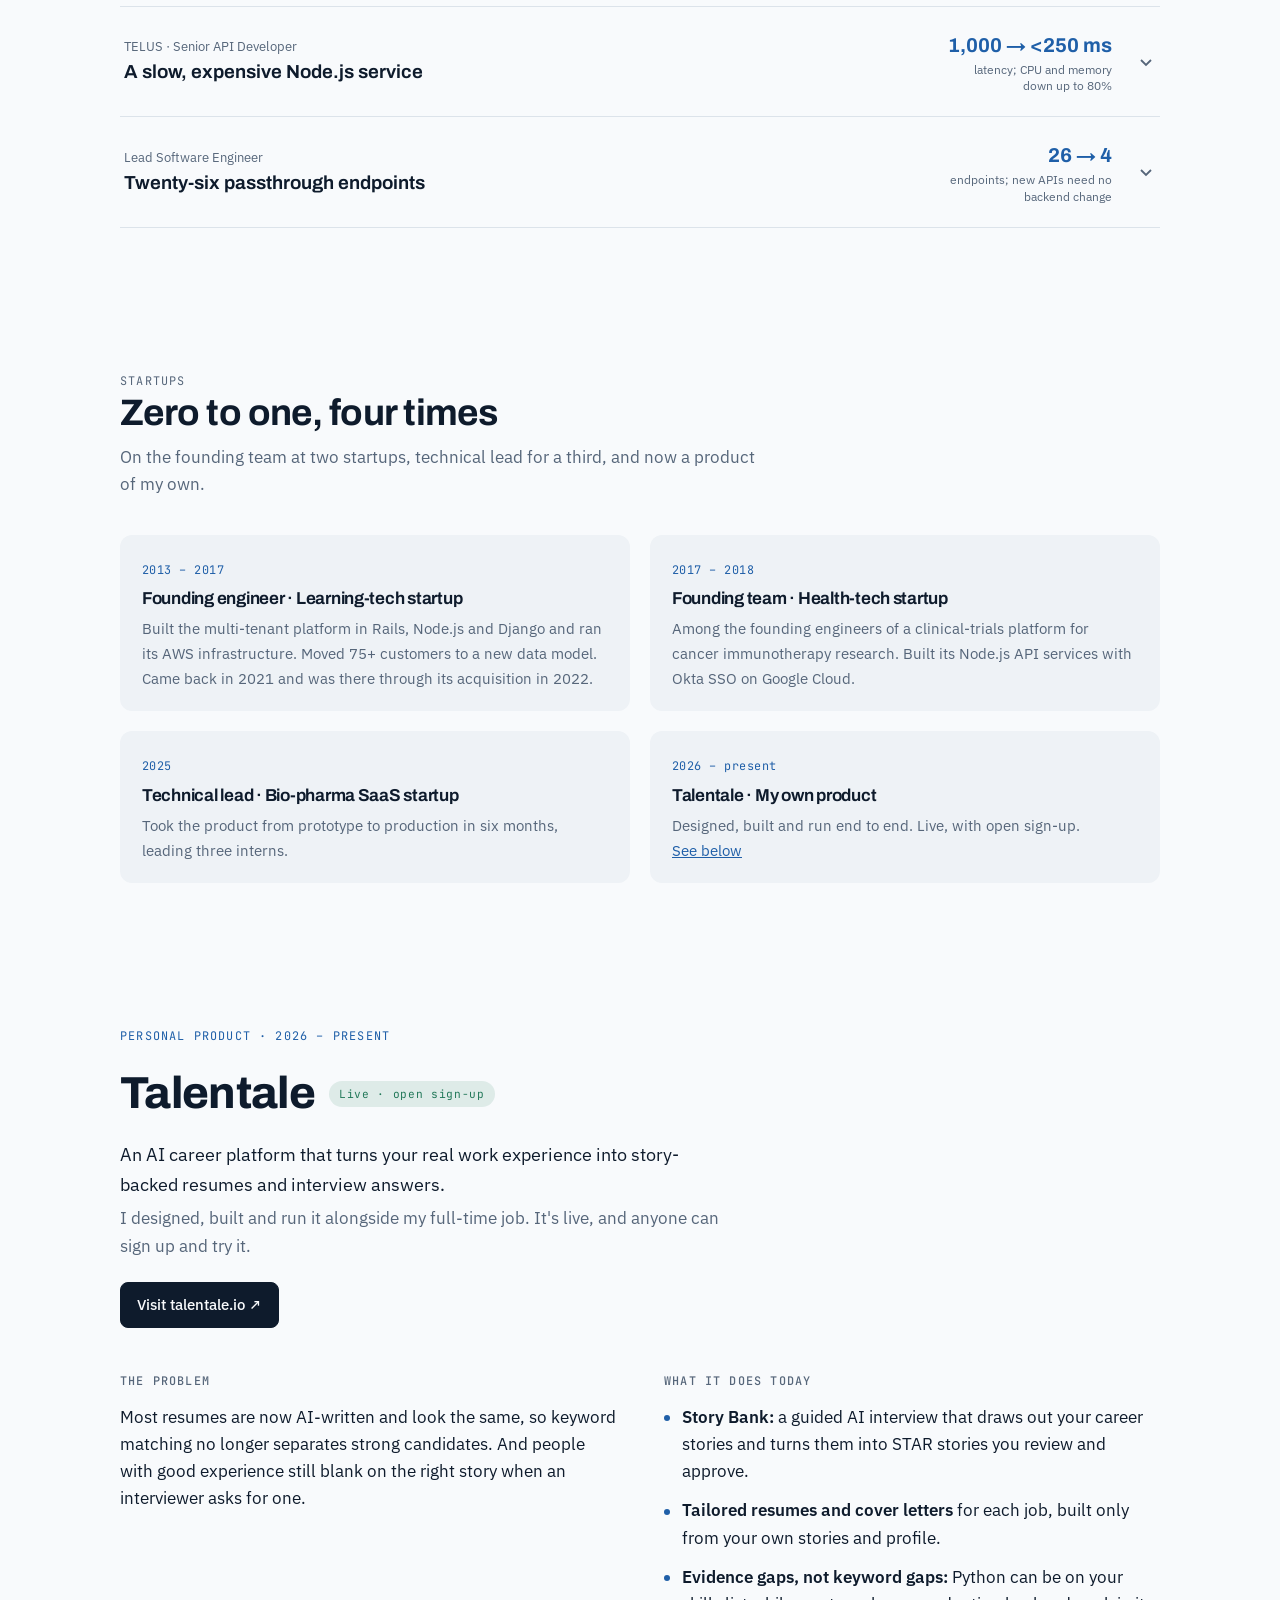
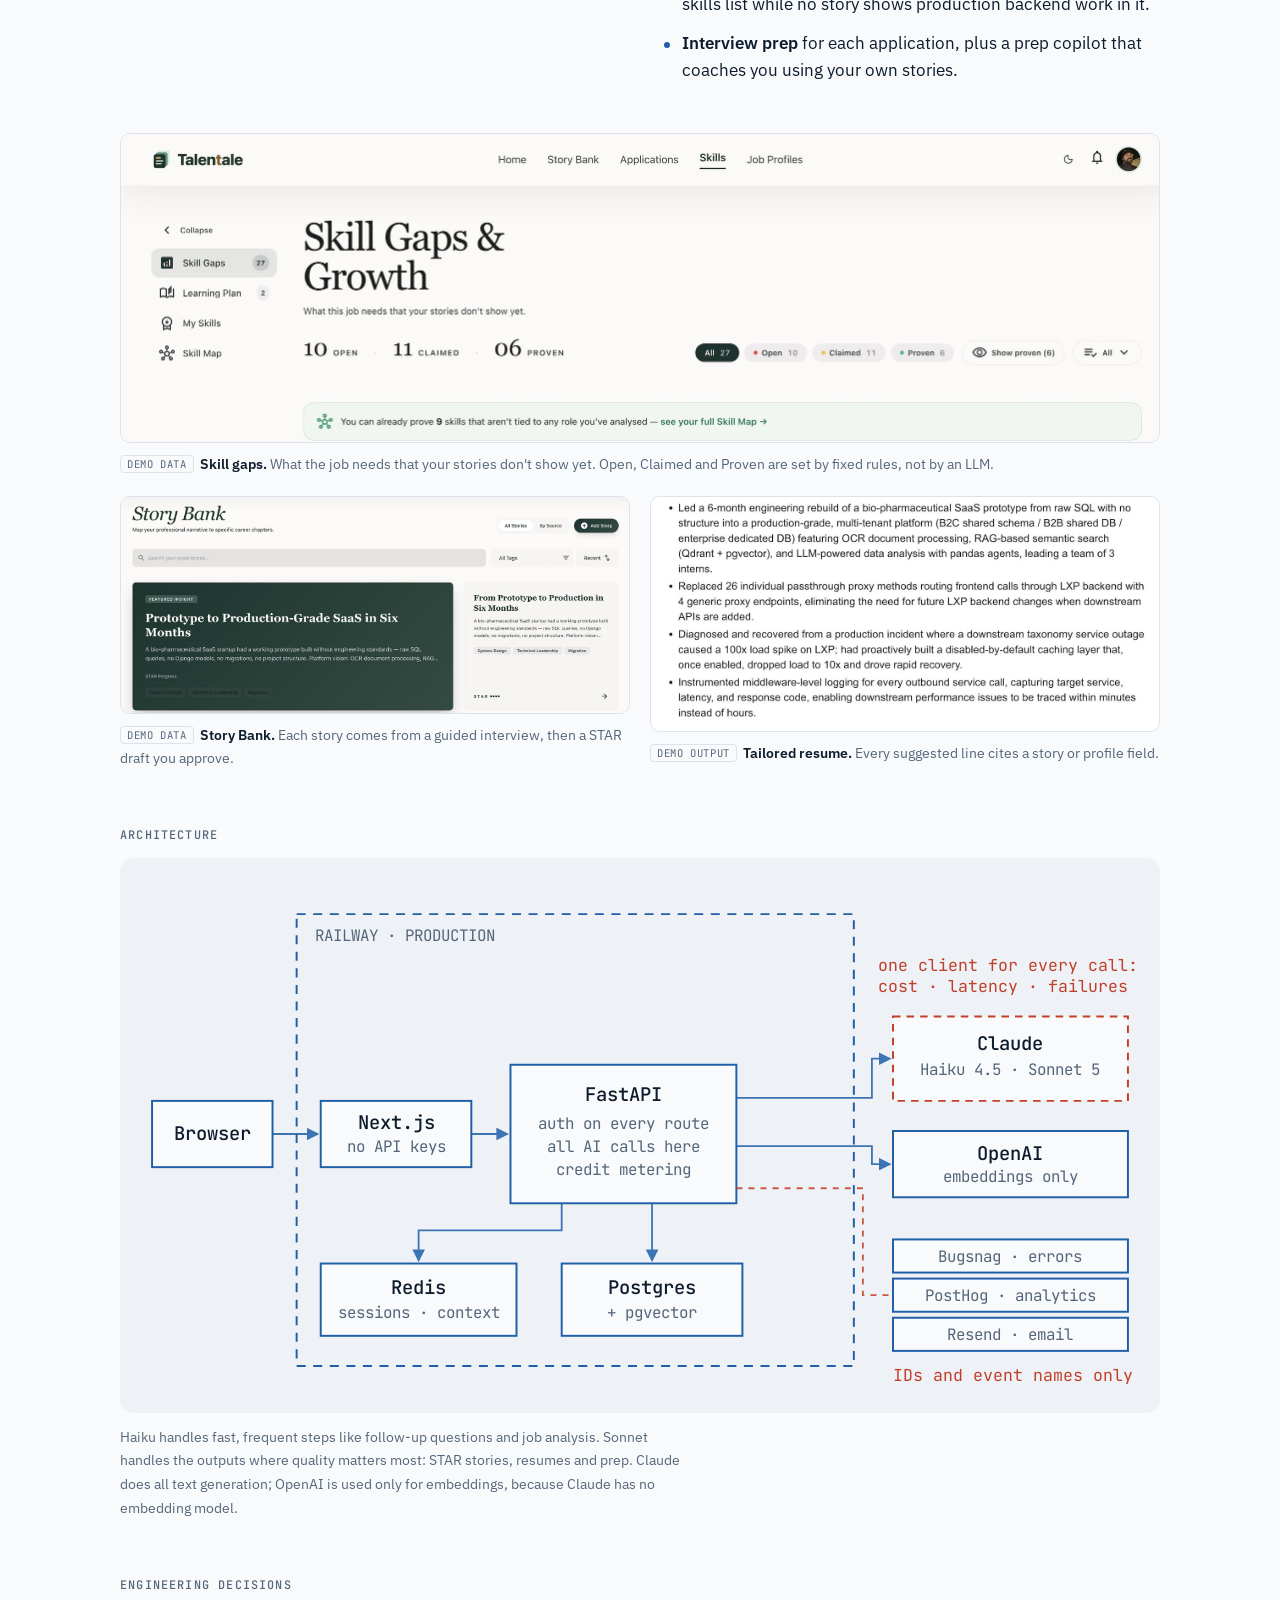
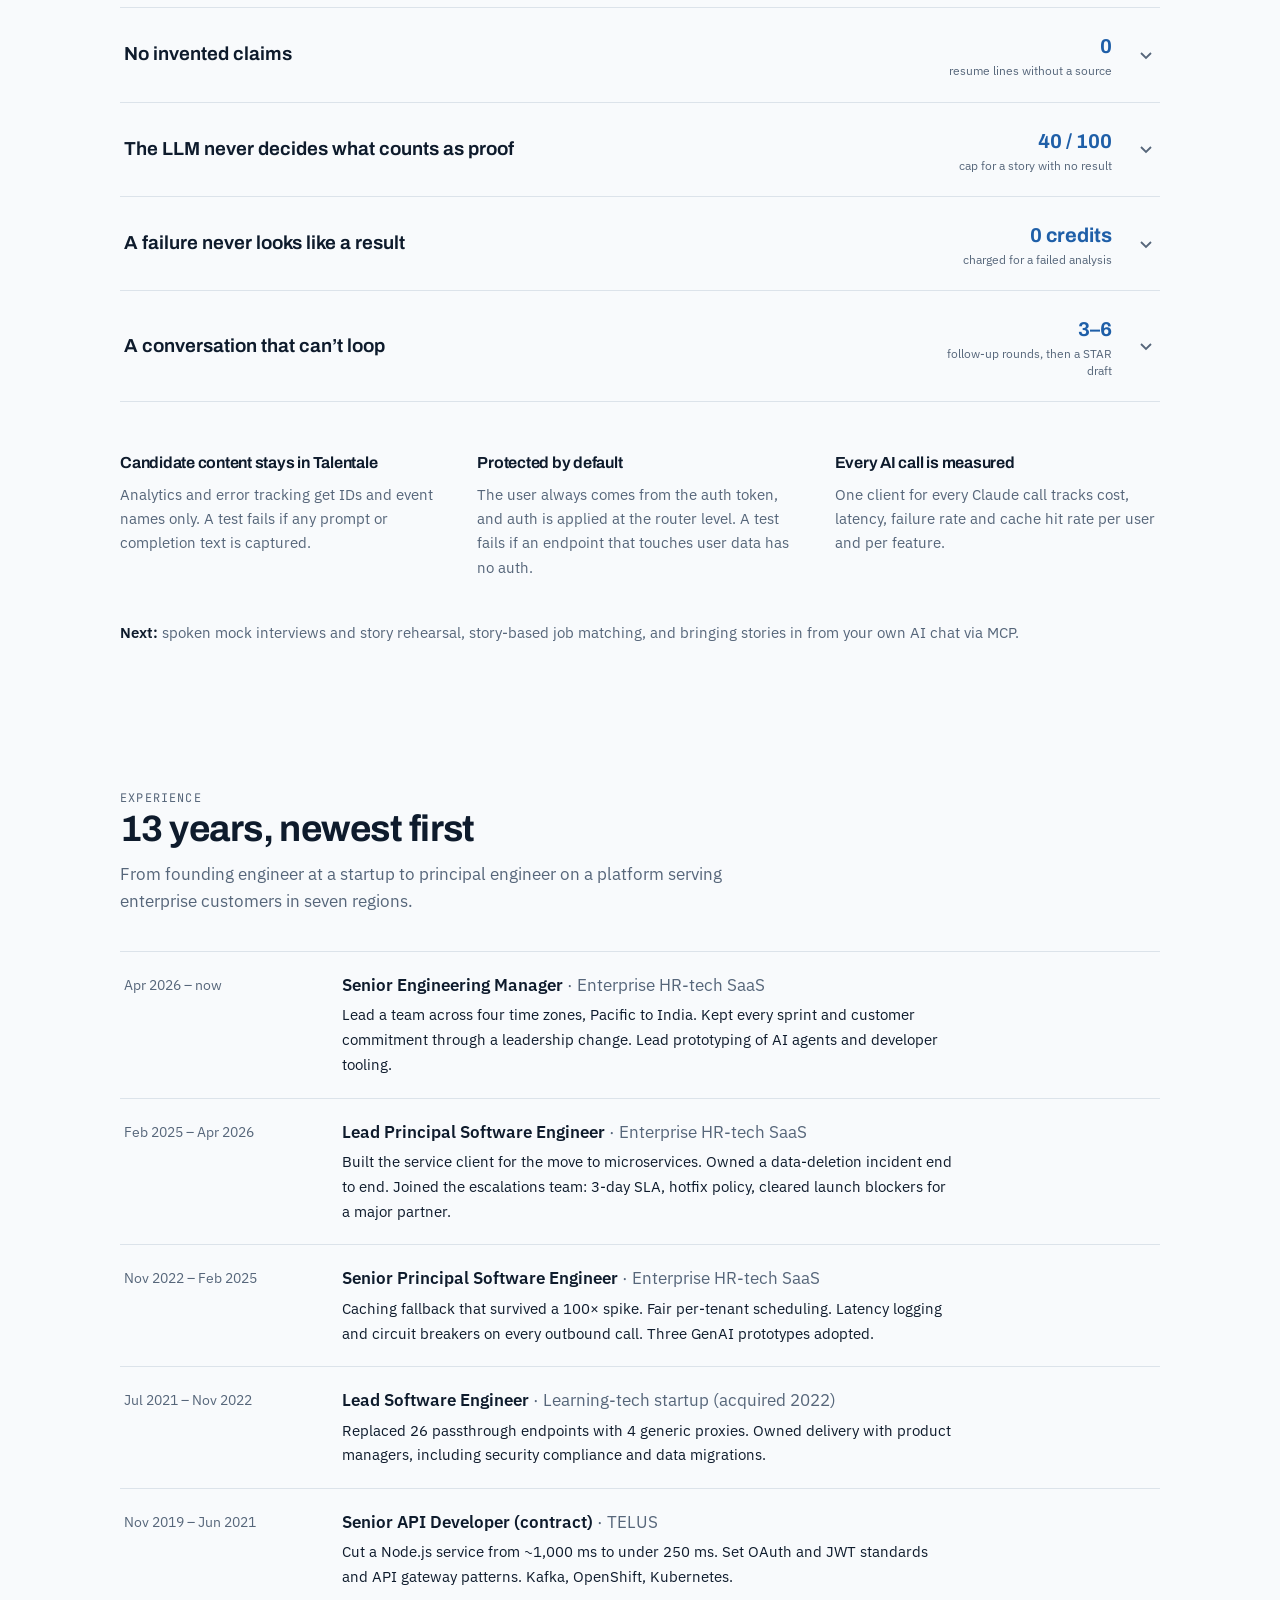
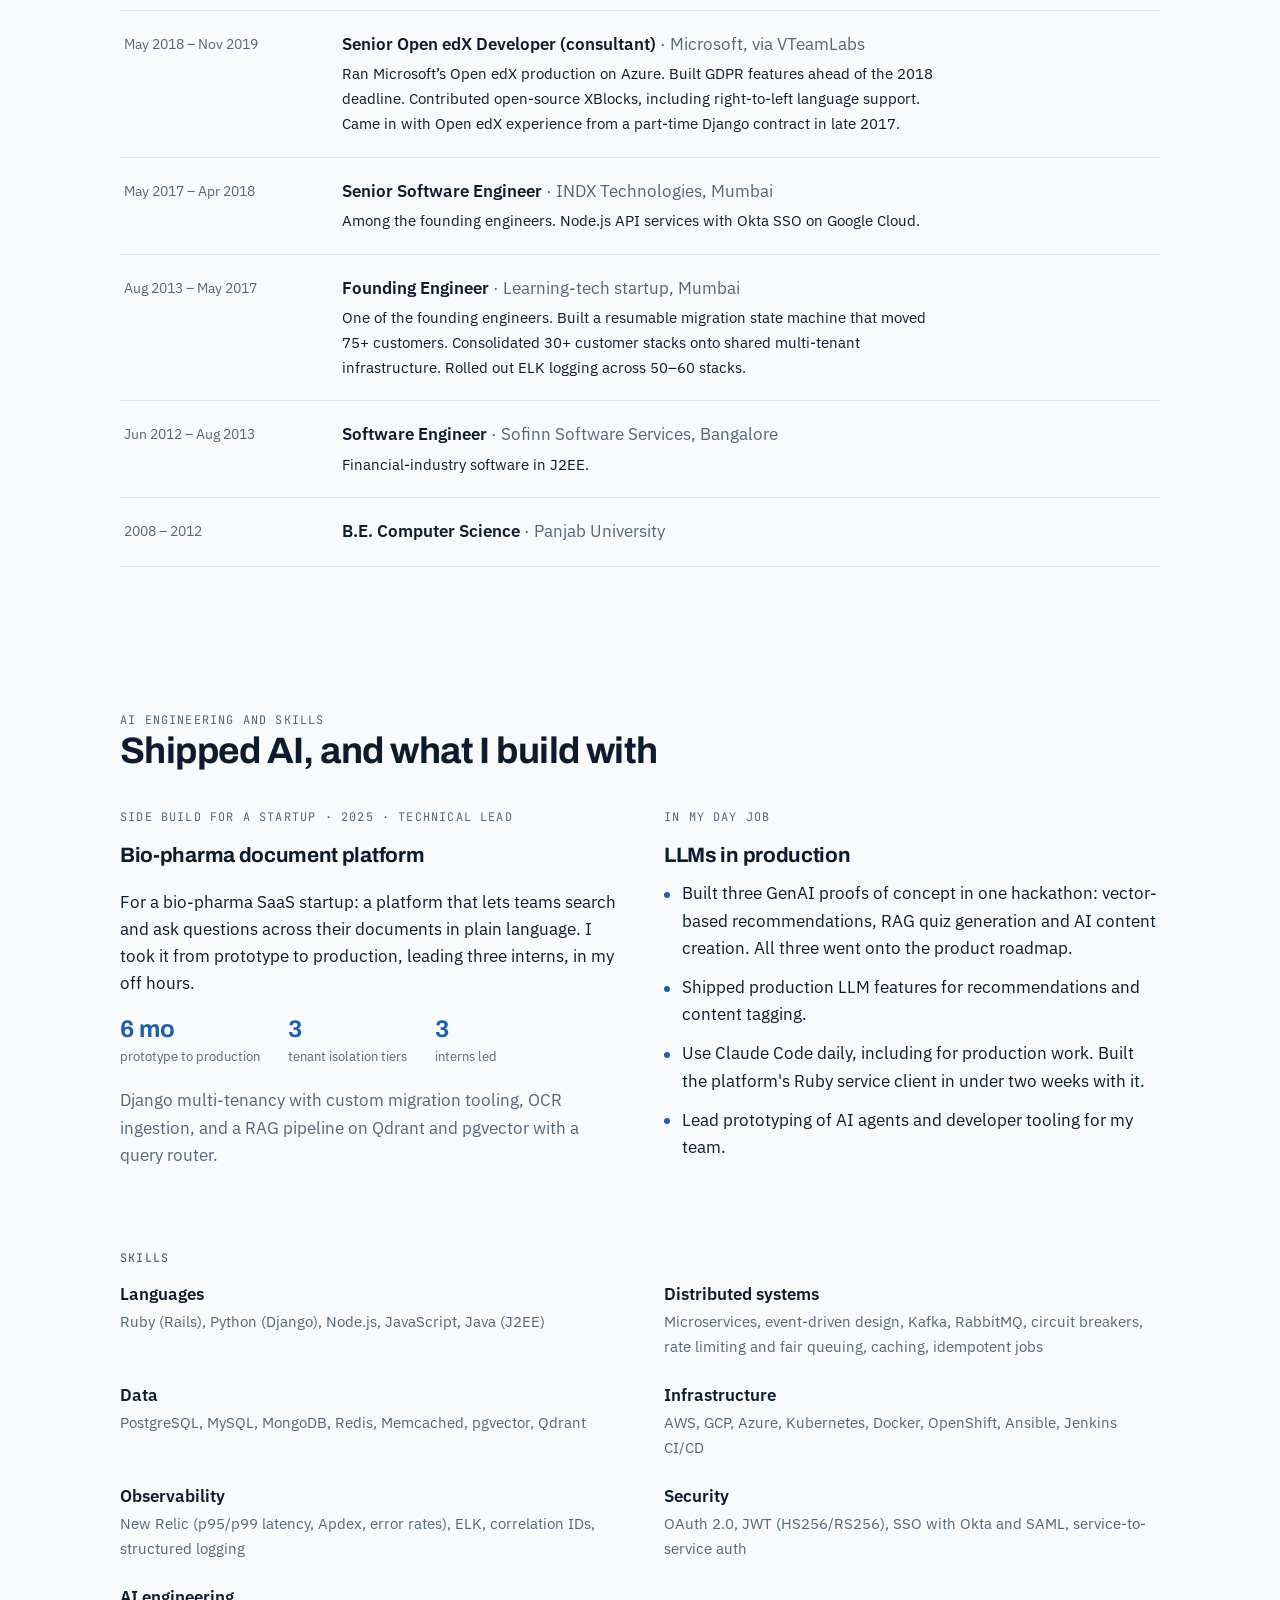
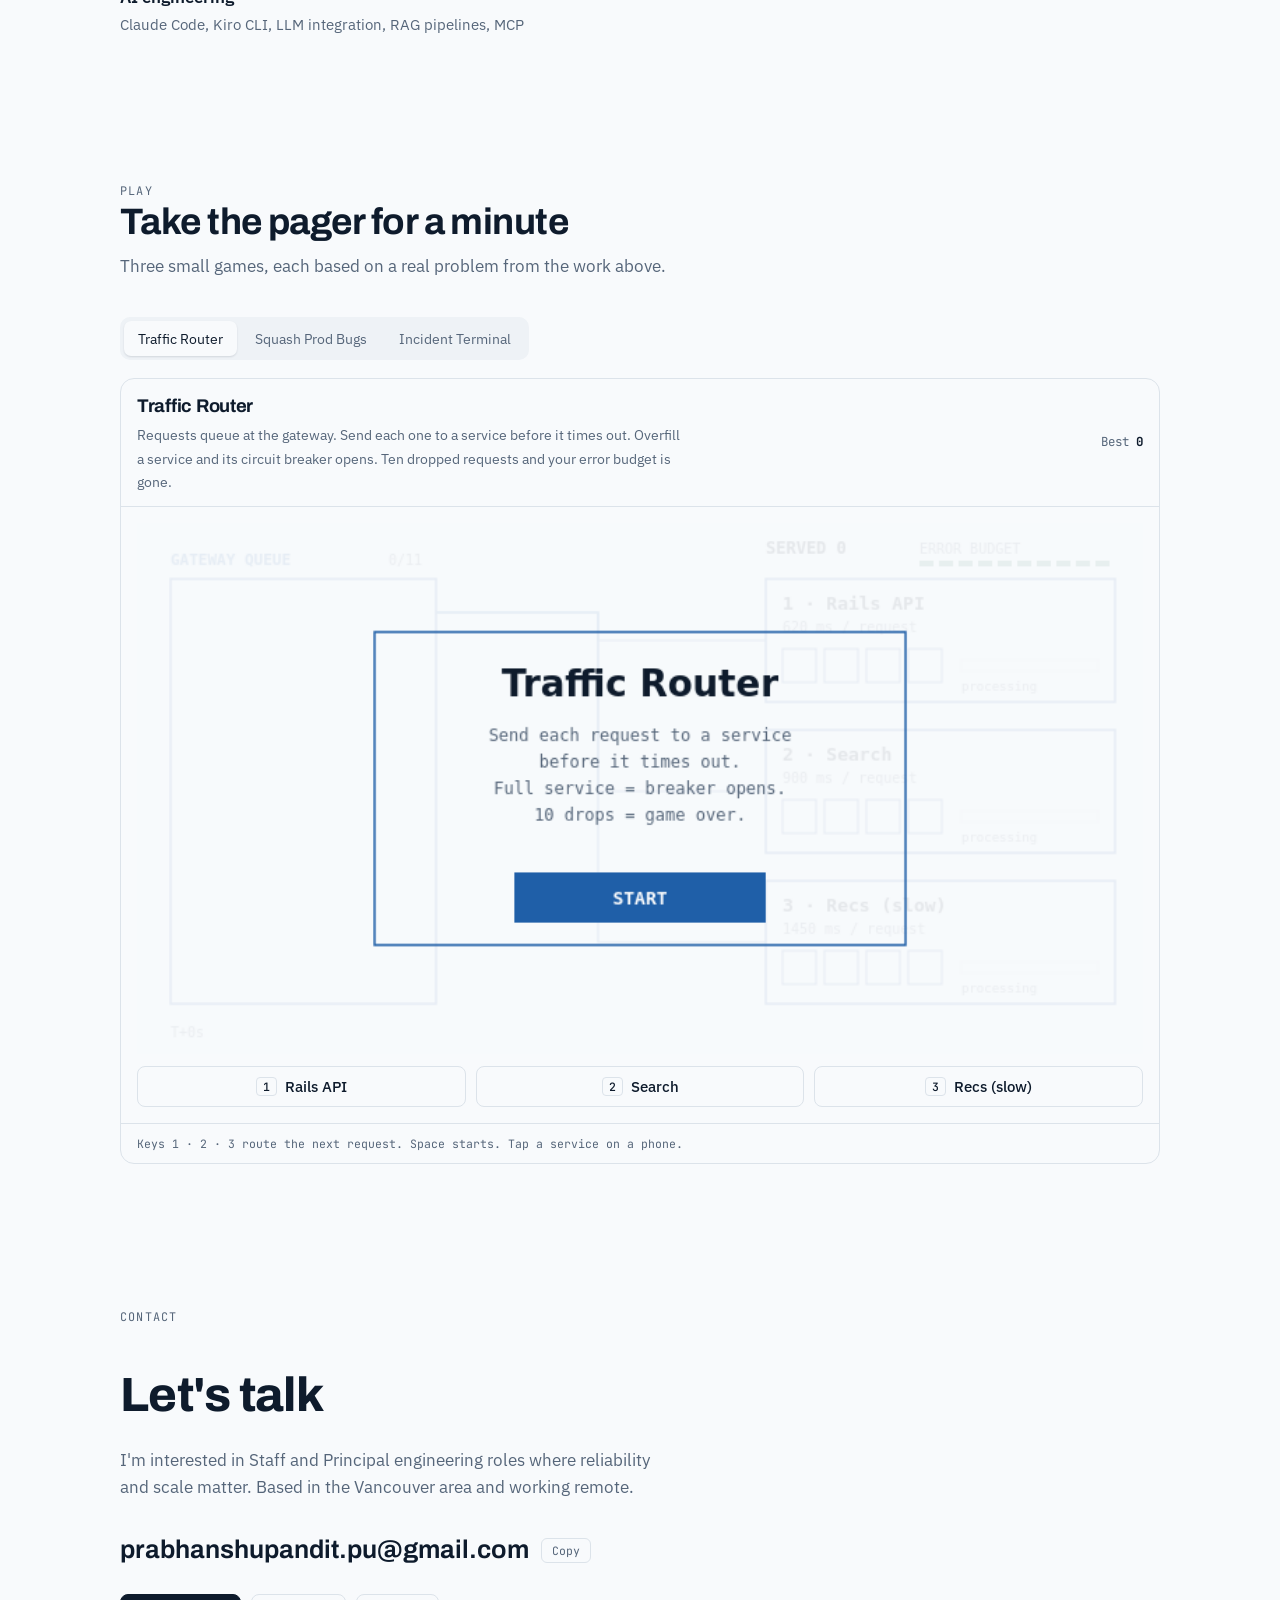
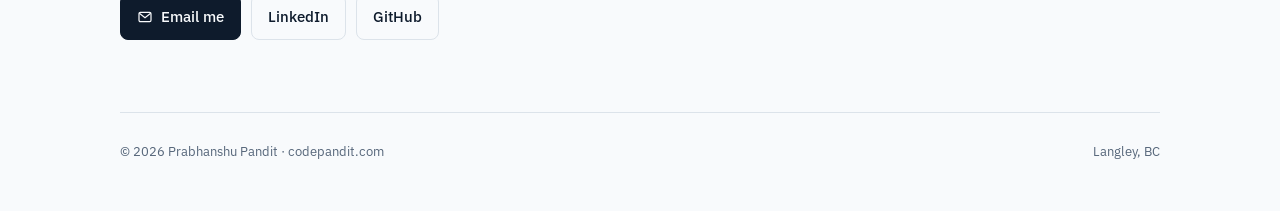
==== commit 4134ab53: "Sharper Talentale screenshots Co-Authored-By: Claude Opus 5.5 (1M context) <noreply@anthropic.com>" ====
--- a/index.html
+++ b/index.html
@@ -445,15 +445,15 @@
 
   <div class="shots">
     <figure class="shot wide">
-      <div class="frame"><img src="img/talentale-skill-gaps.jpg" width="800" height="395" alt="Talentale Skill Gaps screen showing 10 open, 11 claimed and 6 proven skills for a job" loading="lazy"></div>
+      <div class="frame"><img src="img/talentale-skill-gaps.jpg" width="2080" height="617" alt="Talentale Skill Gaps screen showing 10 open, 11 claimed and 6 proven skills for a job" loading="lazy"></div>
       <figcaption><span class="tag">Demo data</span><b>Skill gaps.</b> What the job needs that your stories don't show yet. Open, Claimed and Proven are set by fixed rules, not by an LLM.</figcaption>
     </figure>
     <figure class="shot">
-      <div class="frame"><img src="img/talentale-story-bank.jpg" width="800" height="423" alt="Talentale Story Bank screen with STAR stories as cards" loading="lazy"></div>
+      <div class="frame"><img src="img/talentale-story-bank.jpg" width="1400" height="595" alt="Talentale Story Bank screen with STAR stories as cards" loading="lazy"></div>
       <figcaption><span class="tag">Demo data</span><b>Story Bank.</b> Each story comes from a guided interview, then a STAR draft you approve.</figcaption>
     </figure>
     <figure class="shot">
-      <div class="frame"><img src="img/talentale-resume.jpg" width="460" height="219" alt="Experience bullets from a Talentale resume tailored to a sample job" loading="lazy"></div>
+      <div class="frame"><img src="img/talentale-resume.jpg" width="1200" height="554" alt="Experience bullets from a Talentale resume tailored to a sample job" loading="lazy"></div>
       <figcaption><span class="tag">Demo output</span><b>Tailored resume.</b> Every suggested line cites a story or profile field.</figcaption>
     </figure>
   </div>
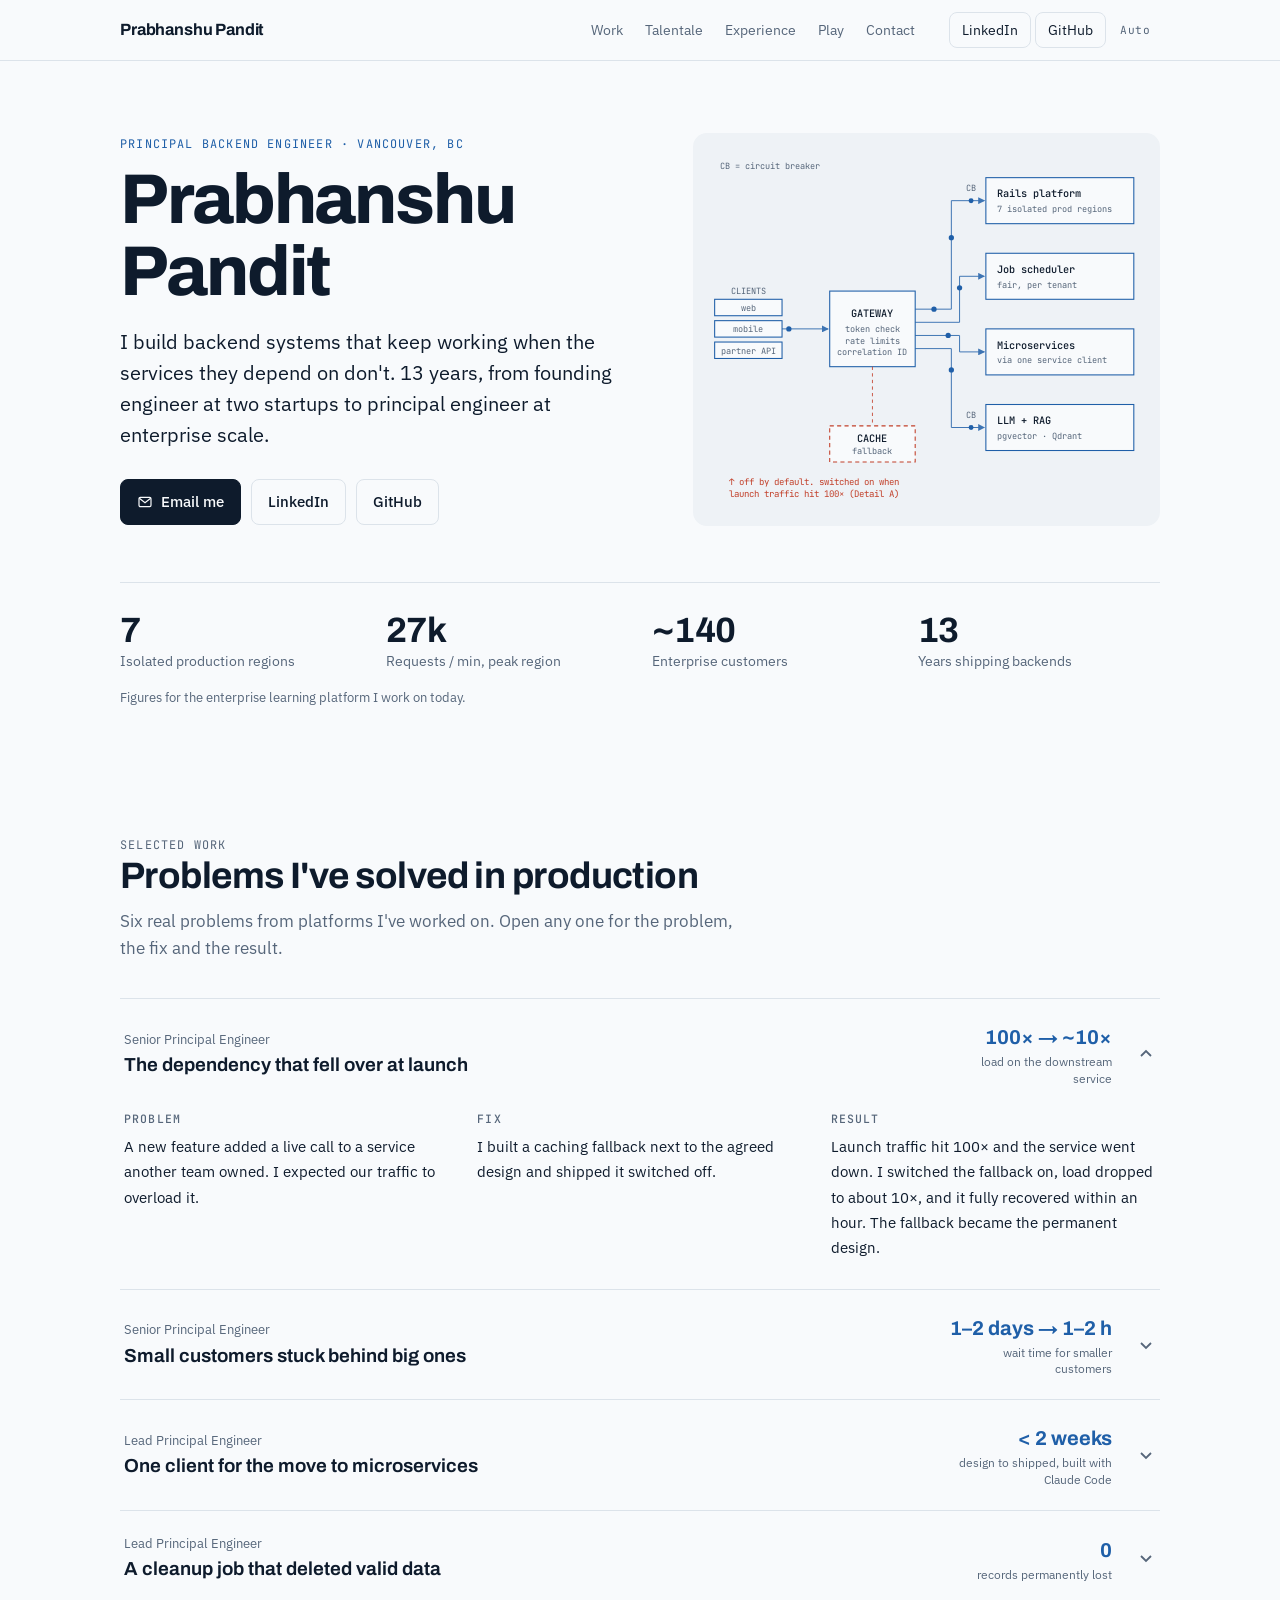
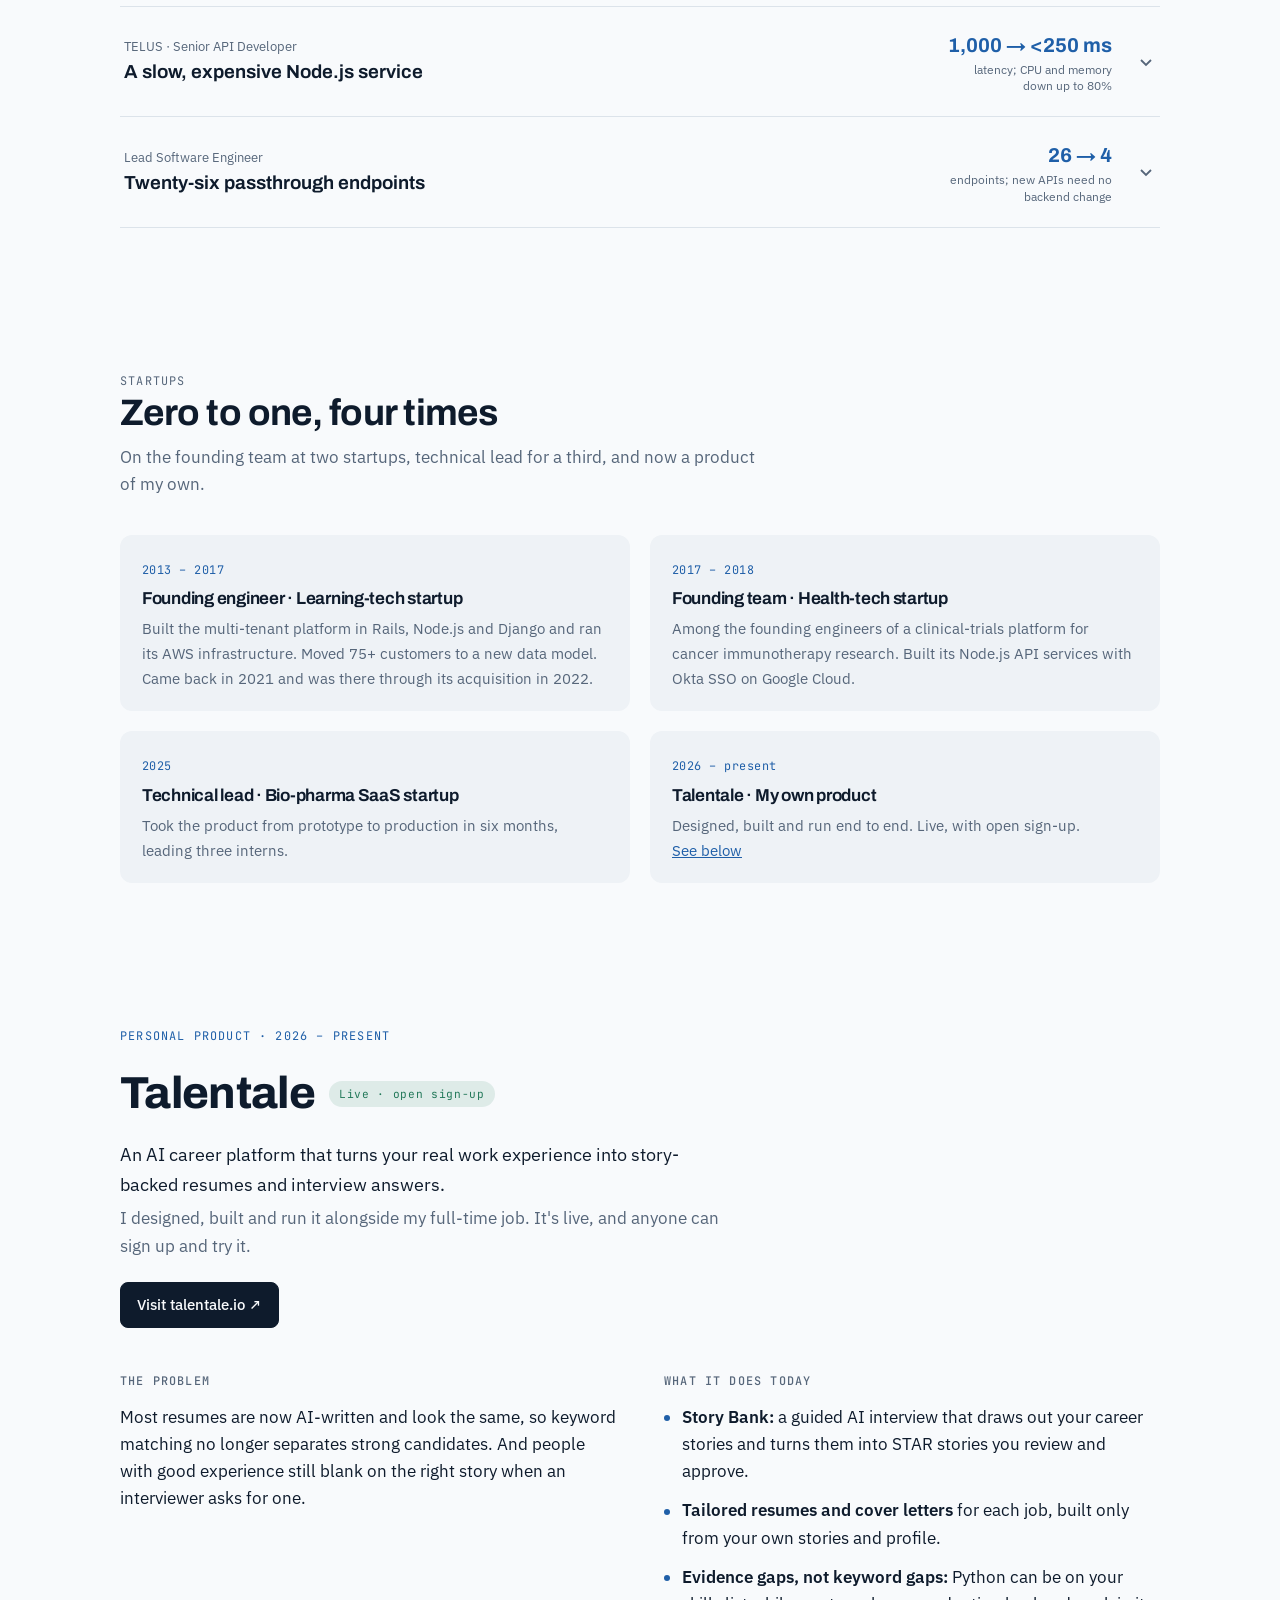
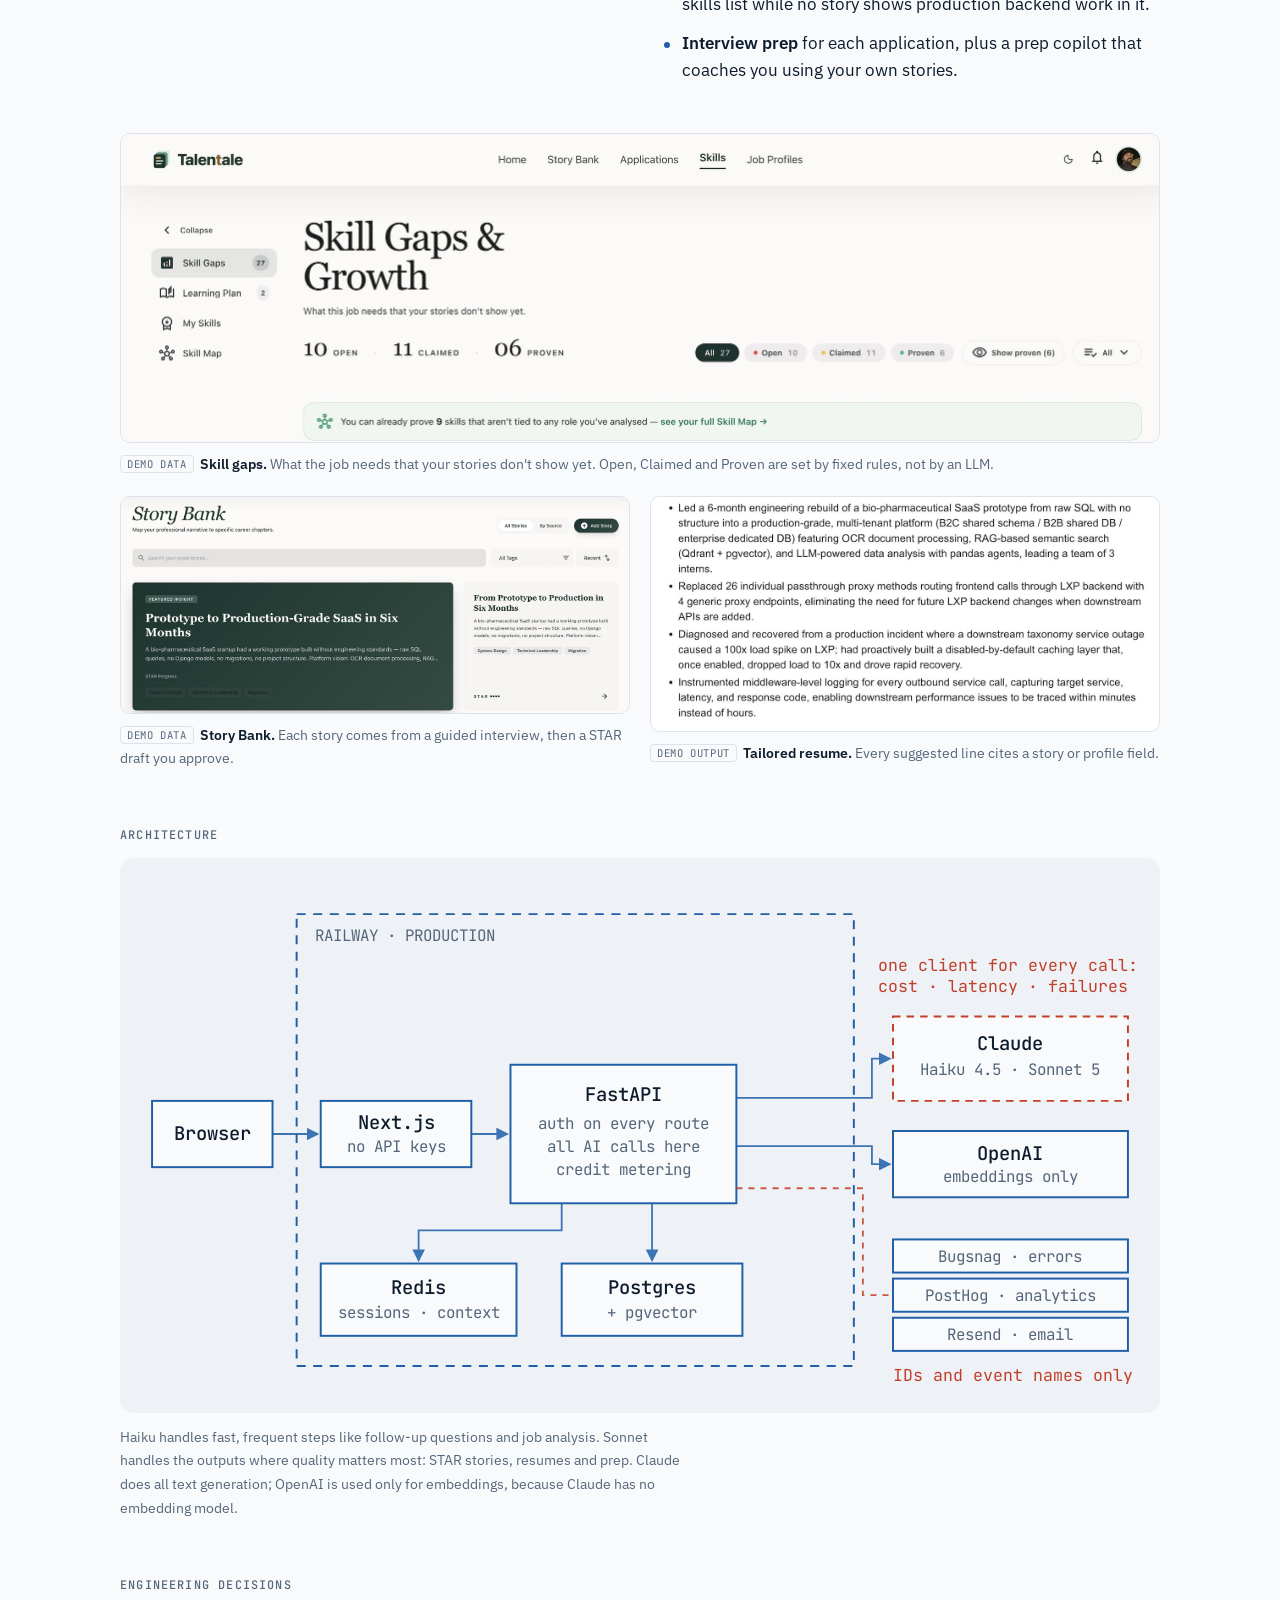
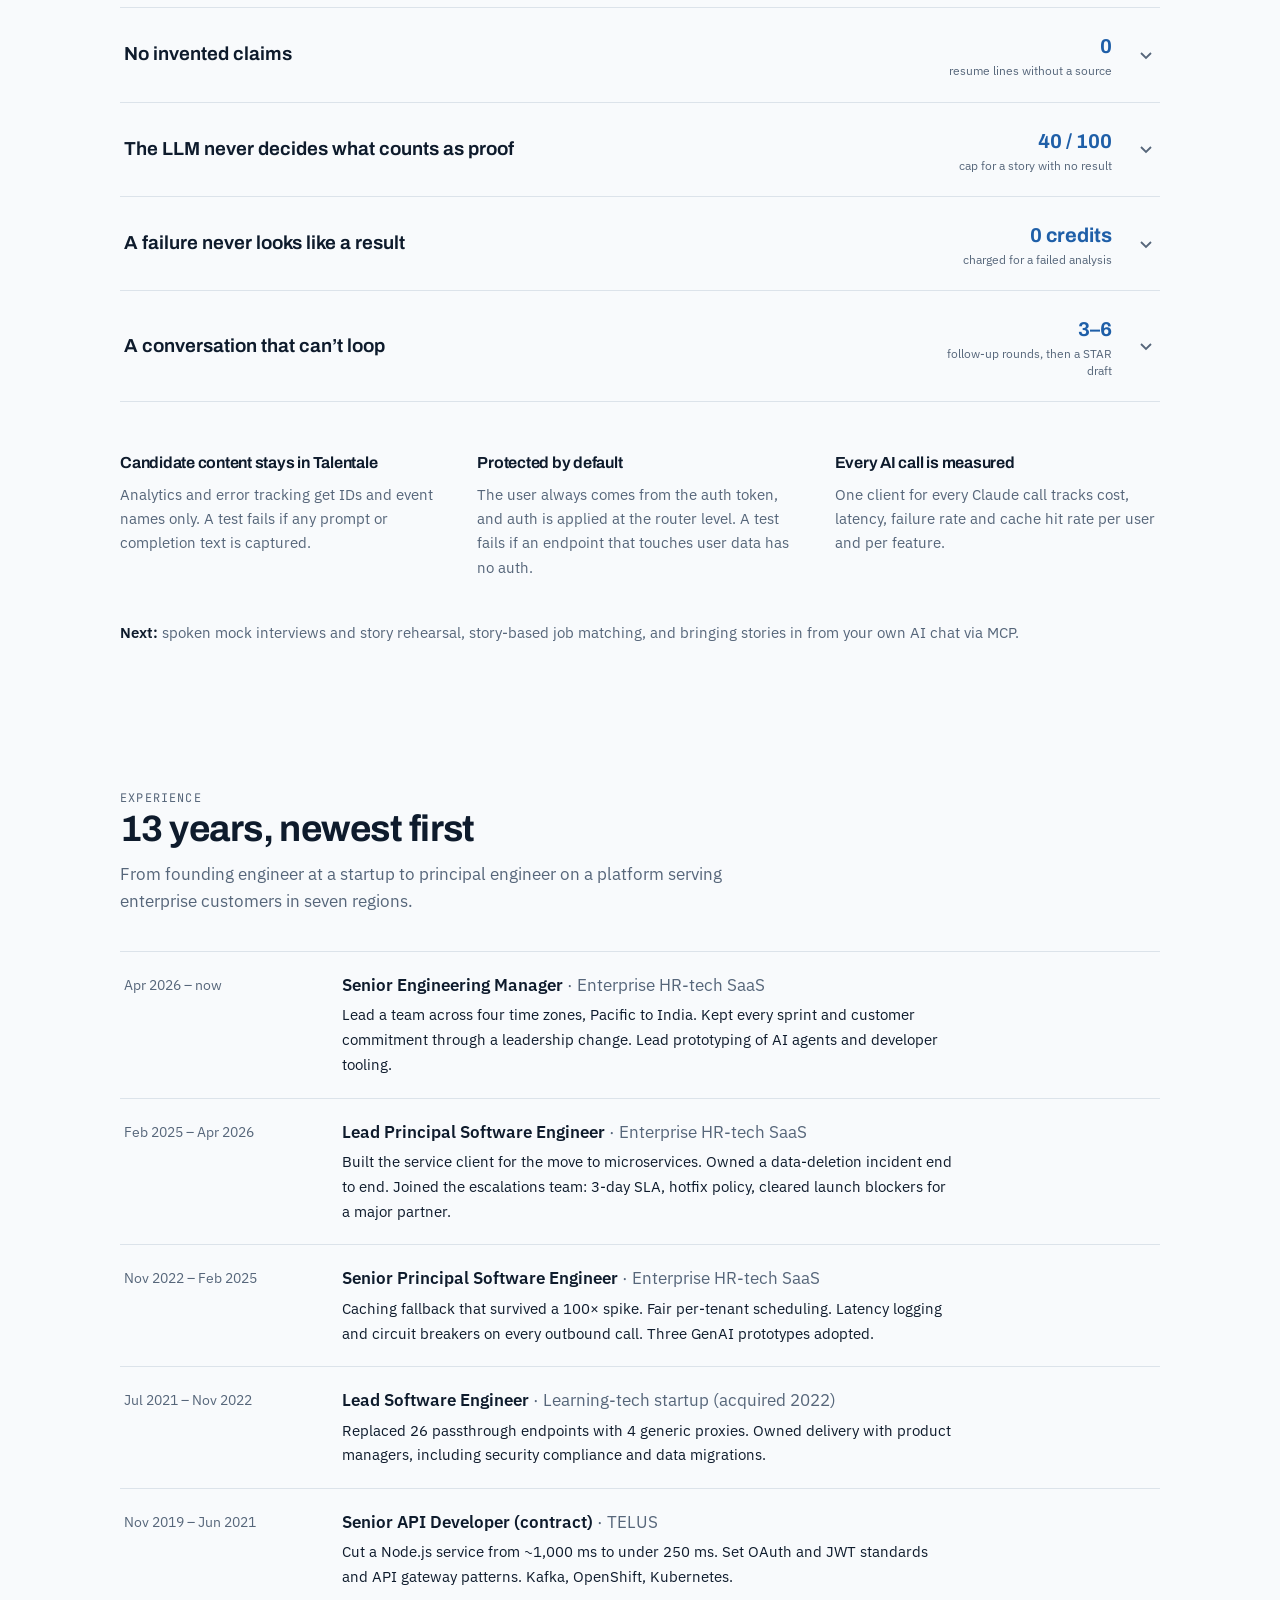
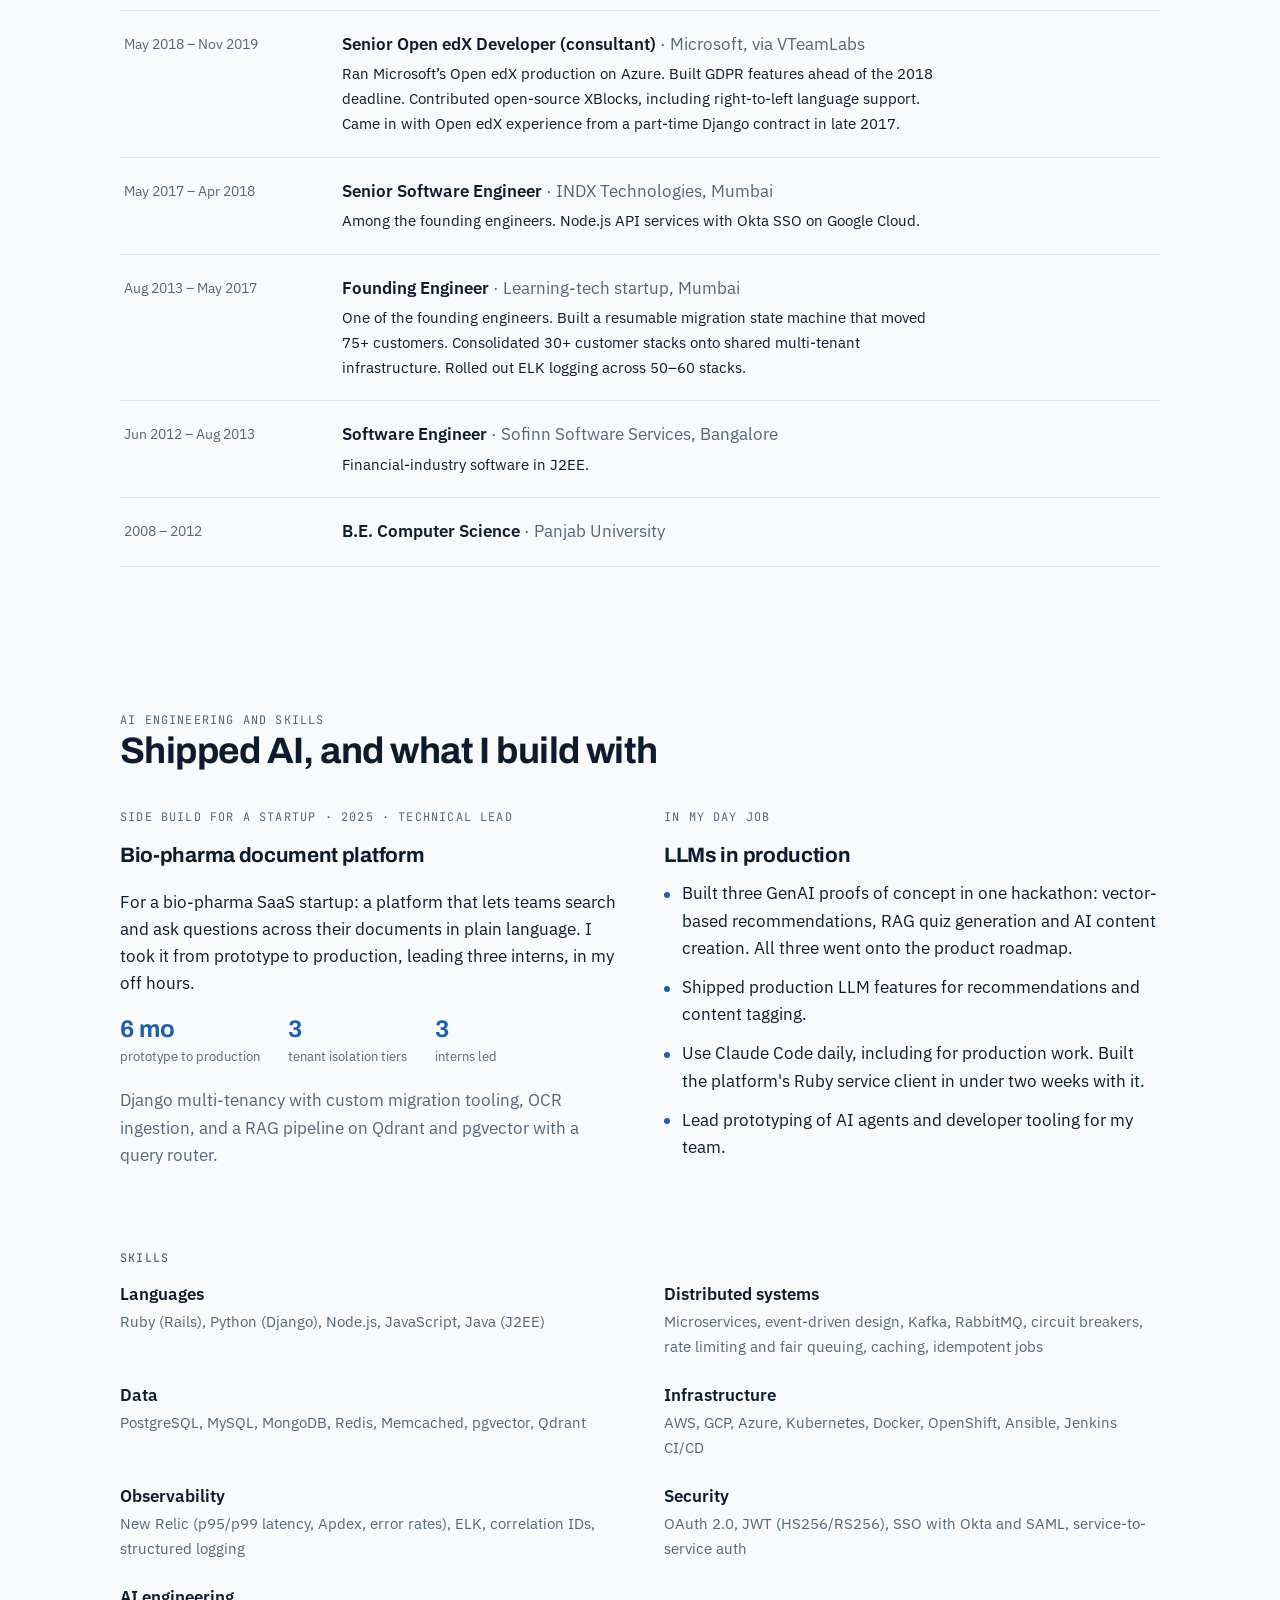
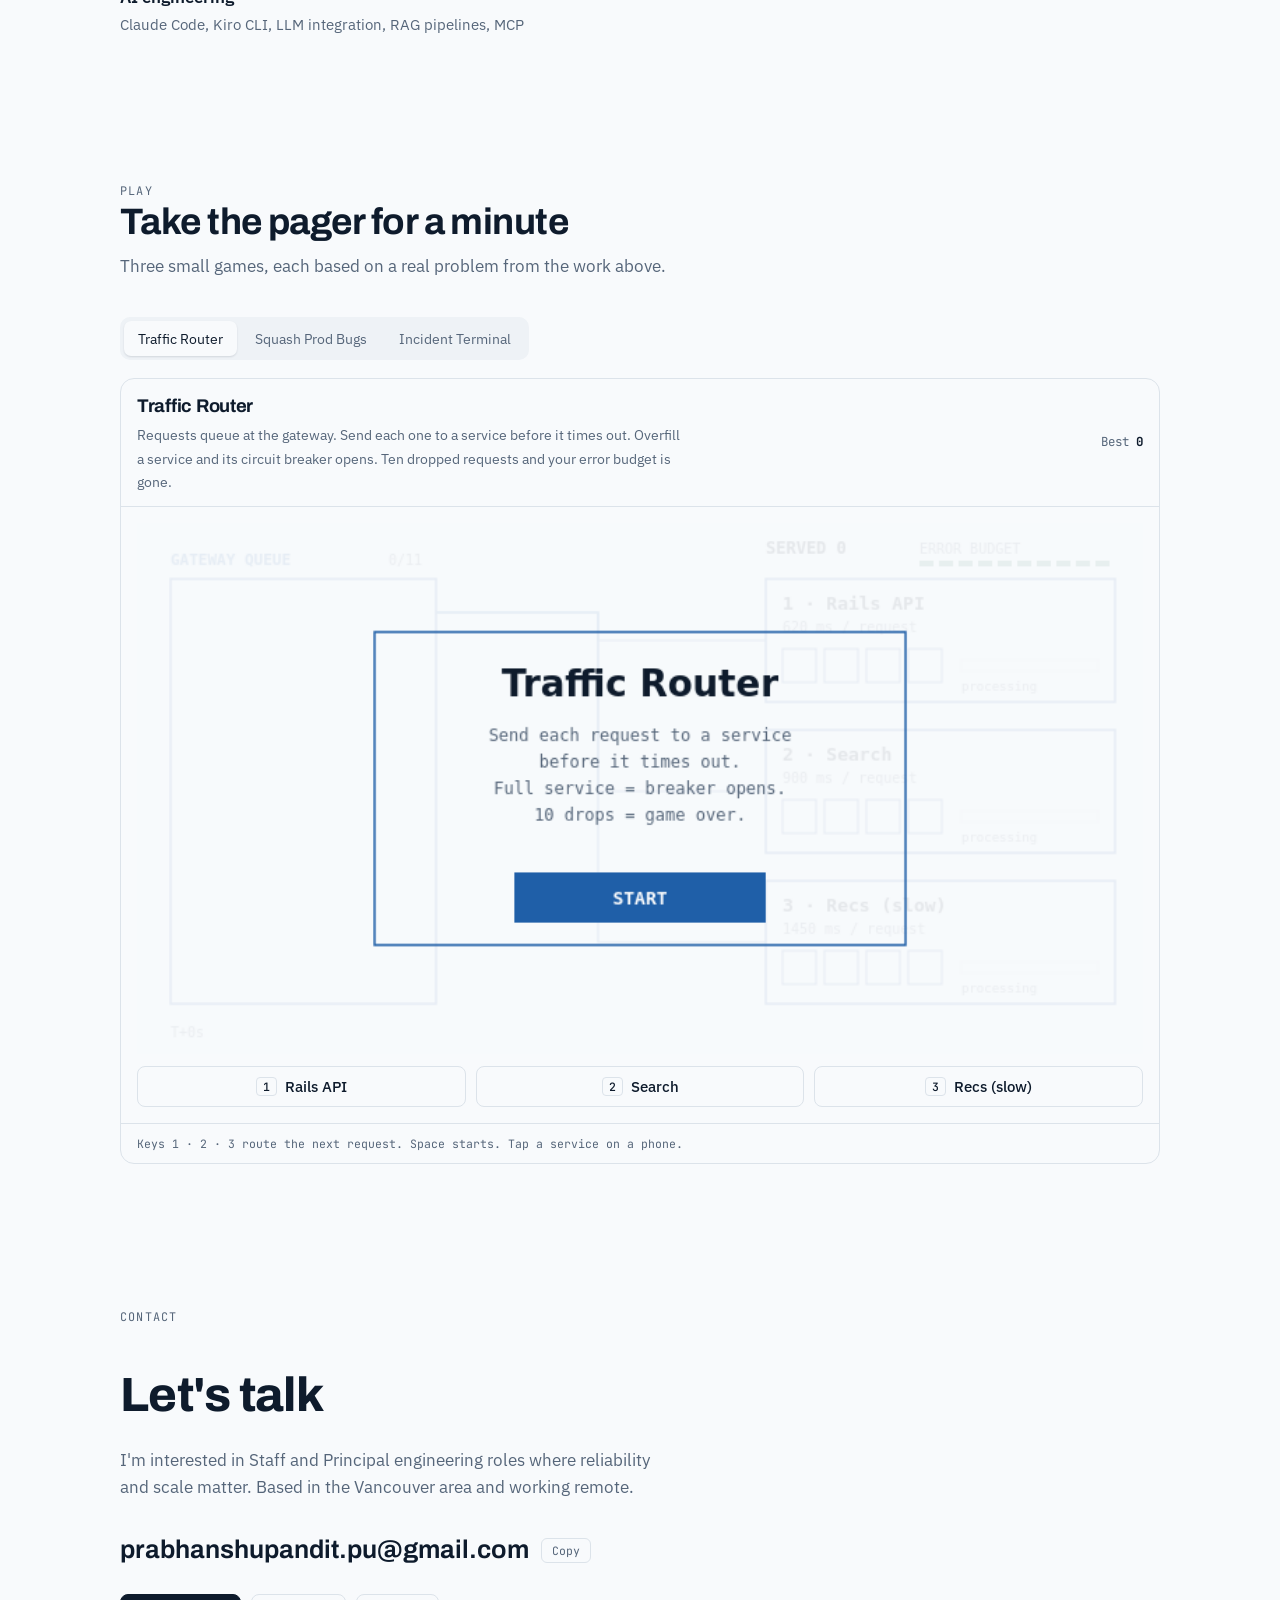
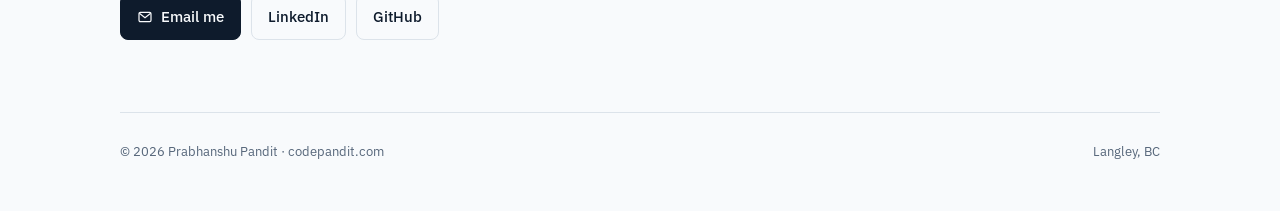
==== commit 5881216b: "Add search metadata, robots.txt and sitemap Co-Authored-By: Claude Opus 5.5 (1M context) <noreply@an" ====
--- a/index.html
+++ b/index.html
@@ -3,13 +3,19 @@
 <head>
 <meta charset="utf-8">
 <meta name="viewport" content="width=device-width, initial-scale=1, viewport-fit=cover">
-<meta name="description" content="Prabhanshu Pandit, principal backend engineer in Vancouver. Distributed systems, production reliability and AI engineering.">
-<meta property="og:title" content="Prabhanshu Pandit">
+<meta name="description" content="Prabhanshu Pandit (codepandit), principal backend engineer in Vancouver. Distributed systems, production reliability and AI engineering.">
+<link rel="canonical" href="https://codepandit.com/">
+<meta property="og:type" content="profile">
+<meta property="og:site_name" content="codepandit">
+<meta property="og:title" content="Prabhanshu Pandit (codepandit)">
 <meta property="og:description" content="Principal backend engineer. Distributed systems, production reliability, AI engineering.">
-<meta property="og:url" content="https://codepandit.com">
+<meta property="og:url" content="https://codepandit.com/">
+<script type="application/ld+json">
+{"@context":"https://schema.org","@type":"Person","name":"Prabhanshu Pandit","alternateName":"codepandit","url":"https://codepandit.com/","jobTitle":"Principal Backend Engineer","sameAs":["https://www.linkedin.com/in/codepandit","https://github.com/prabhanshu"]}
+</script>
 <link rel="icon" href="data:image/svg+xml,%3Csvg xmlns='http://www.w3.org/2000/svg' viewBox='0 0 22 22'%3E%3Crect x='1' y='1' width='20' height='20' fill='%23F2F6FA' stroke='%231F5FA8' stroke-width='1.5'/%3E%3Cpath d='M6 8 L9 11 L6 14 M11 14 H16' fill='none' stroke='%231F5FA8' stroke-width='1.6'/%3E%3C/svg%3E">
 <style>html{color-scheme:light}:root{padding-top:env(safe-area-inset-top,0px);padding-bottom:env(safe-area-inset-bottom,0px)}body{margin:0}img{max-width:100%}[hidden]{display:none!important}</style>
-<title>Prabhanshu Pandit</title>
+<title>Prabhanshu Pandit (codepandit) · Principal Backend Engineer</title>
 <meta name="claude:viewport-fit-sides" content="cover">
 <link rel="preconnect" href="https://fonts.googleapis.com">
 <link rel="preconnect" href="https://fonts.gstatic.com" crossorigin>
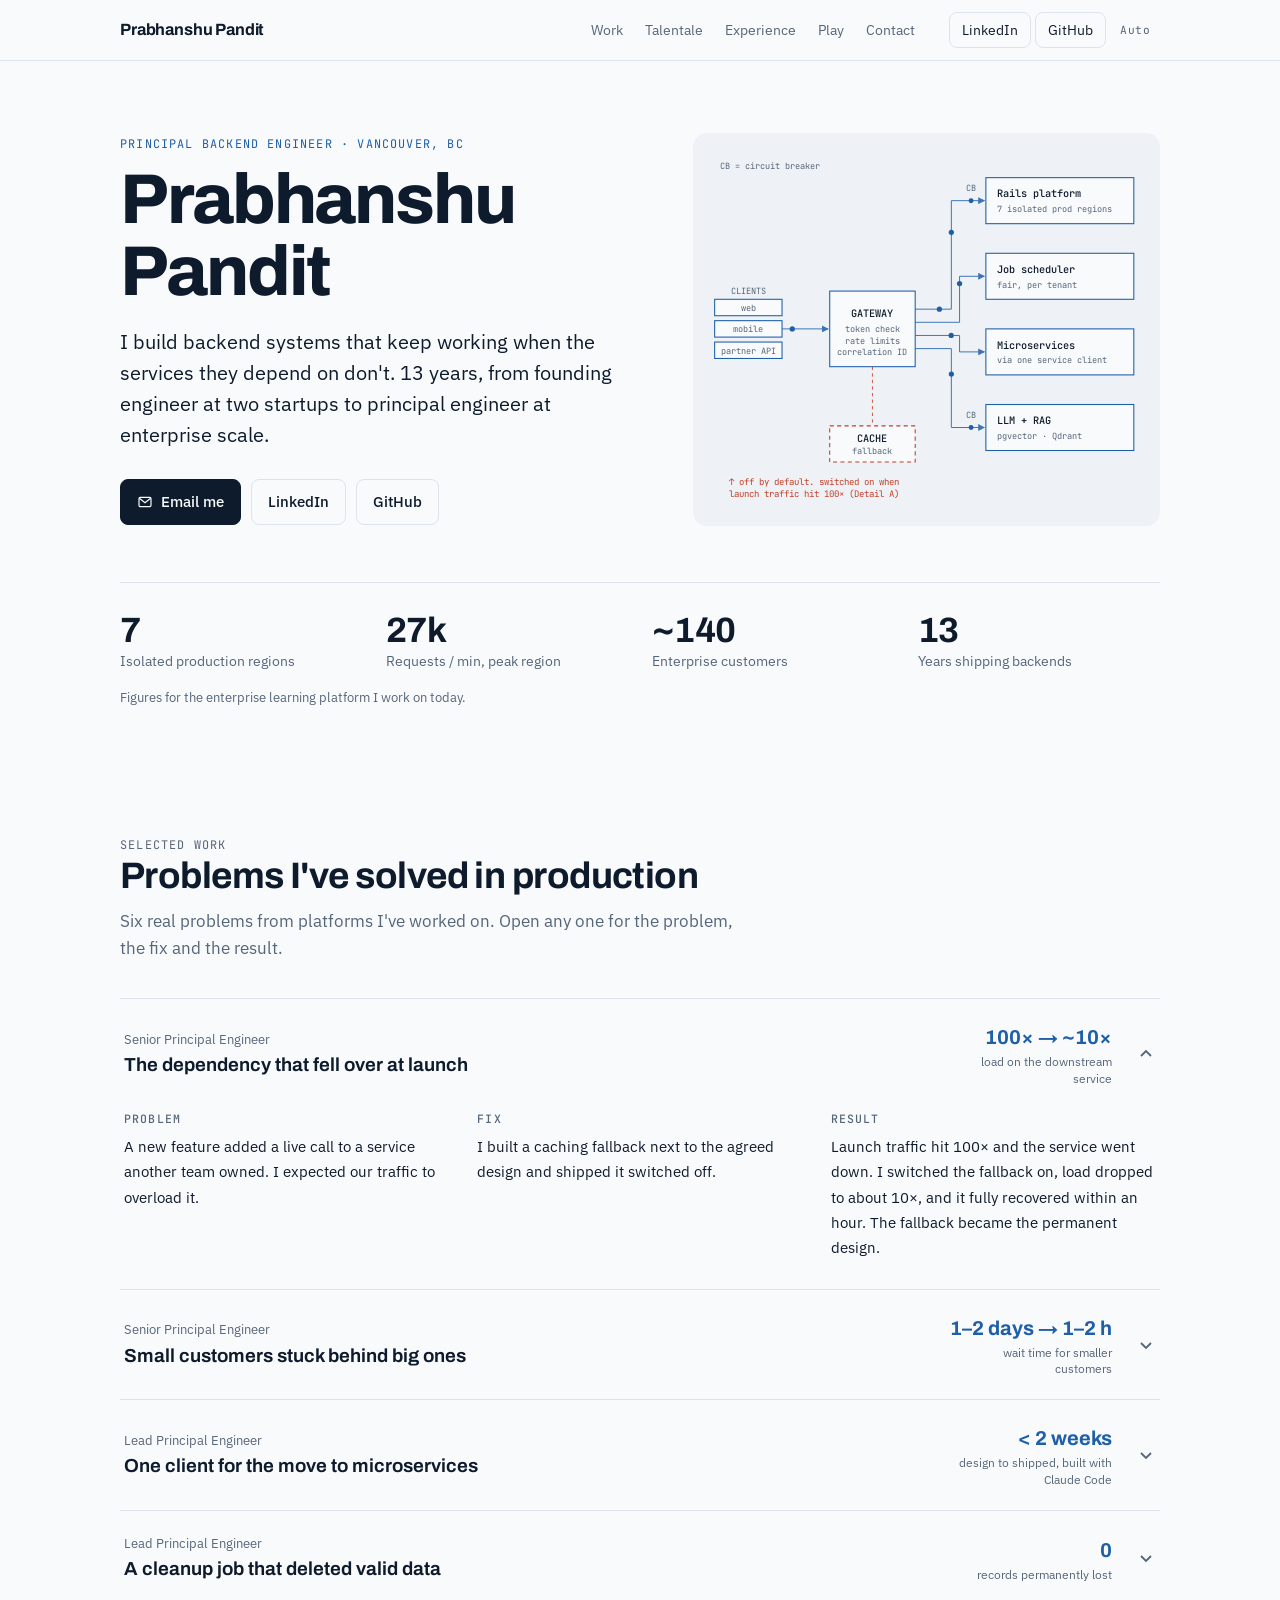
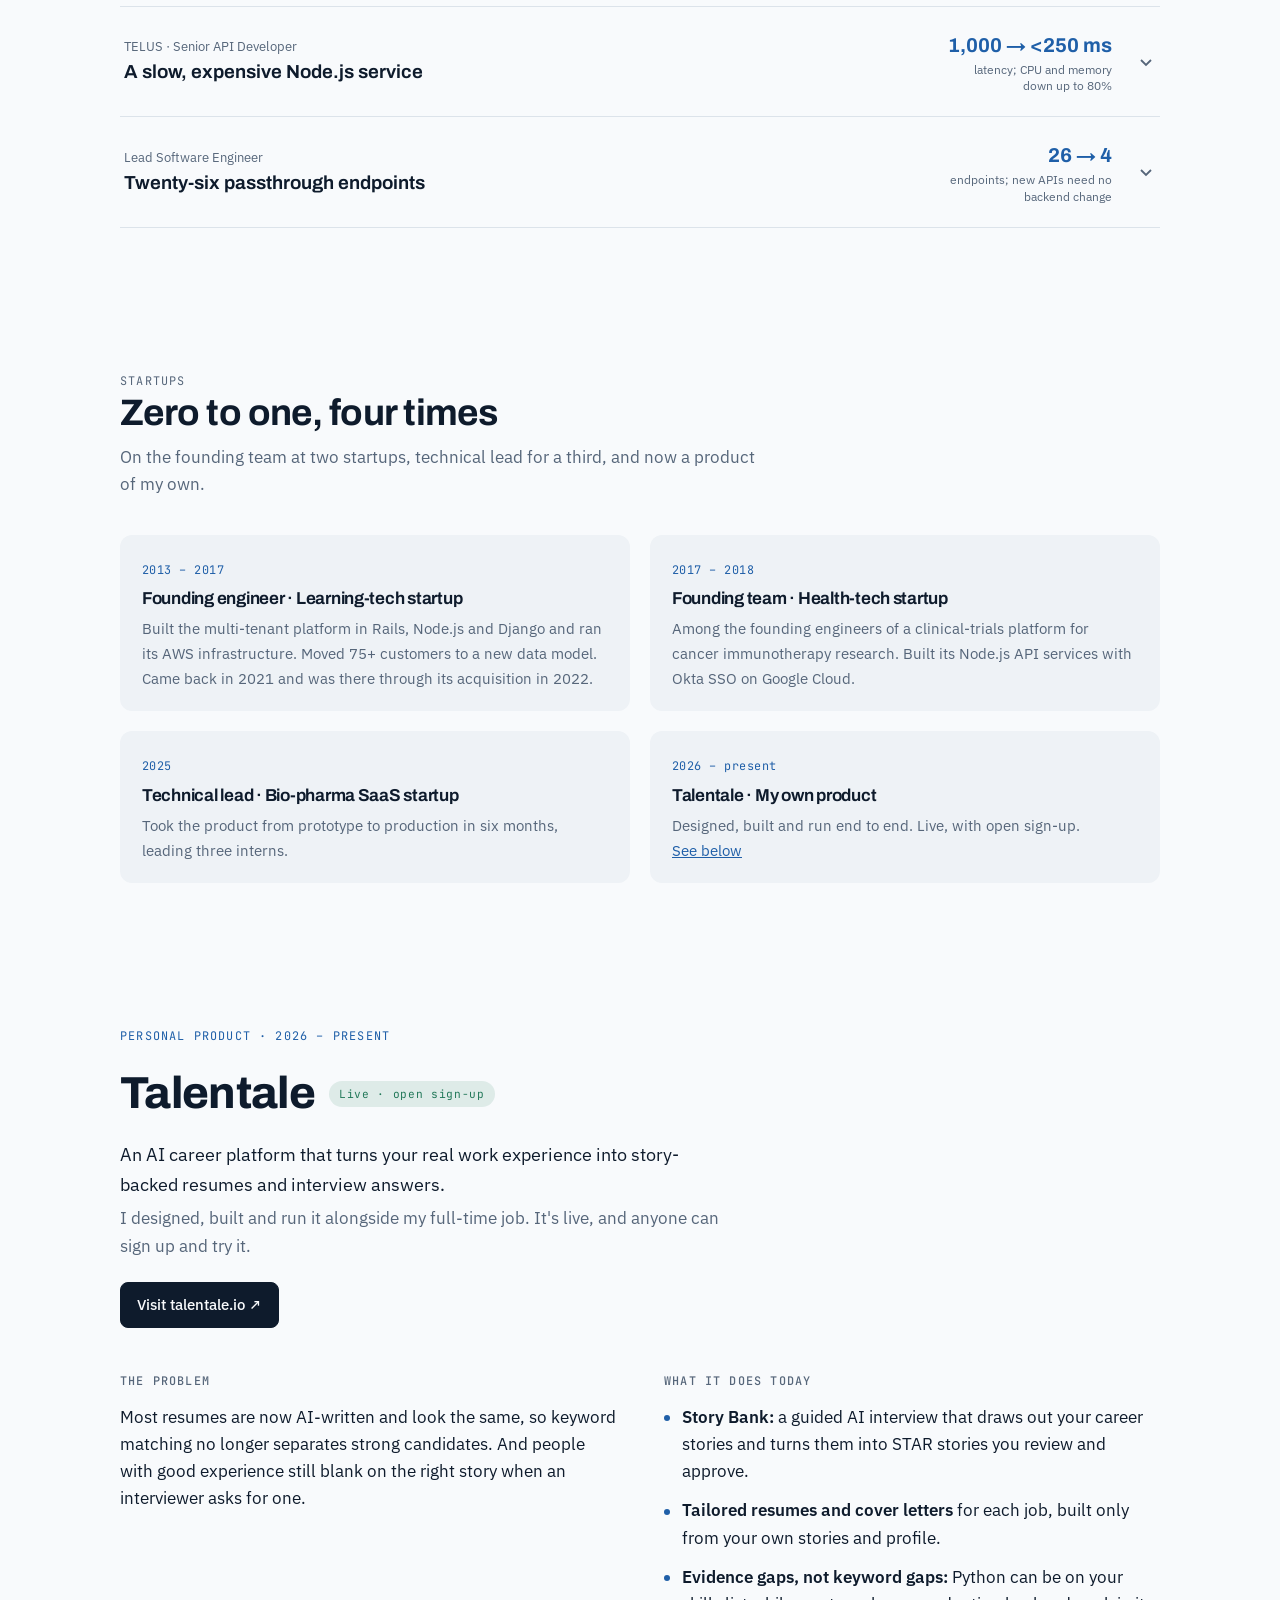
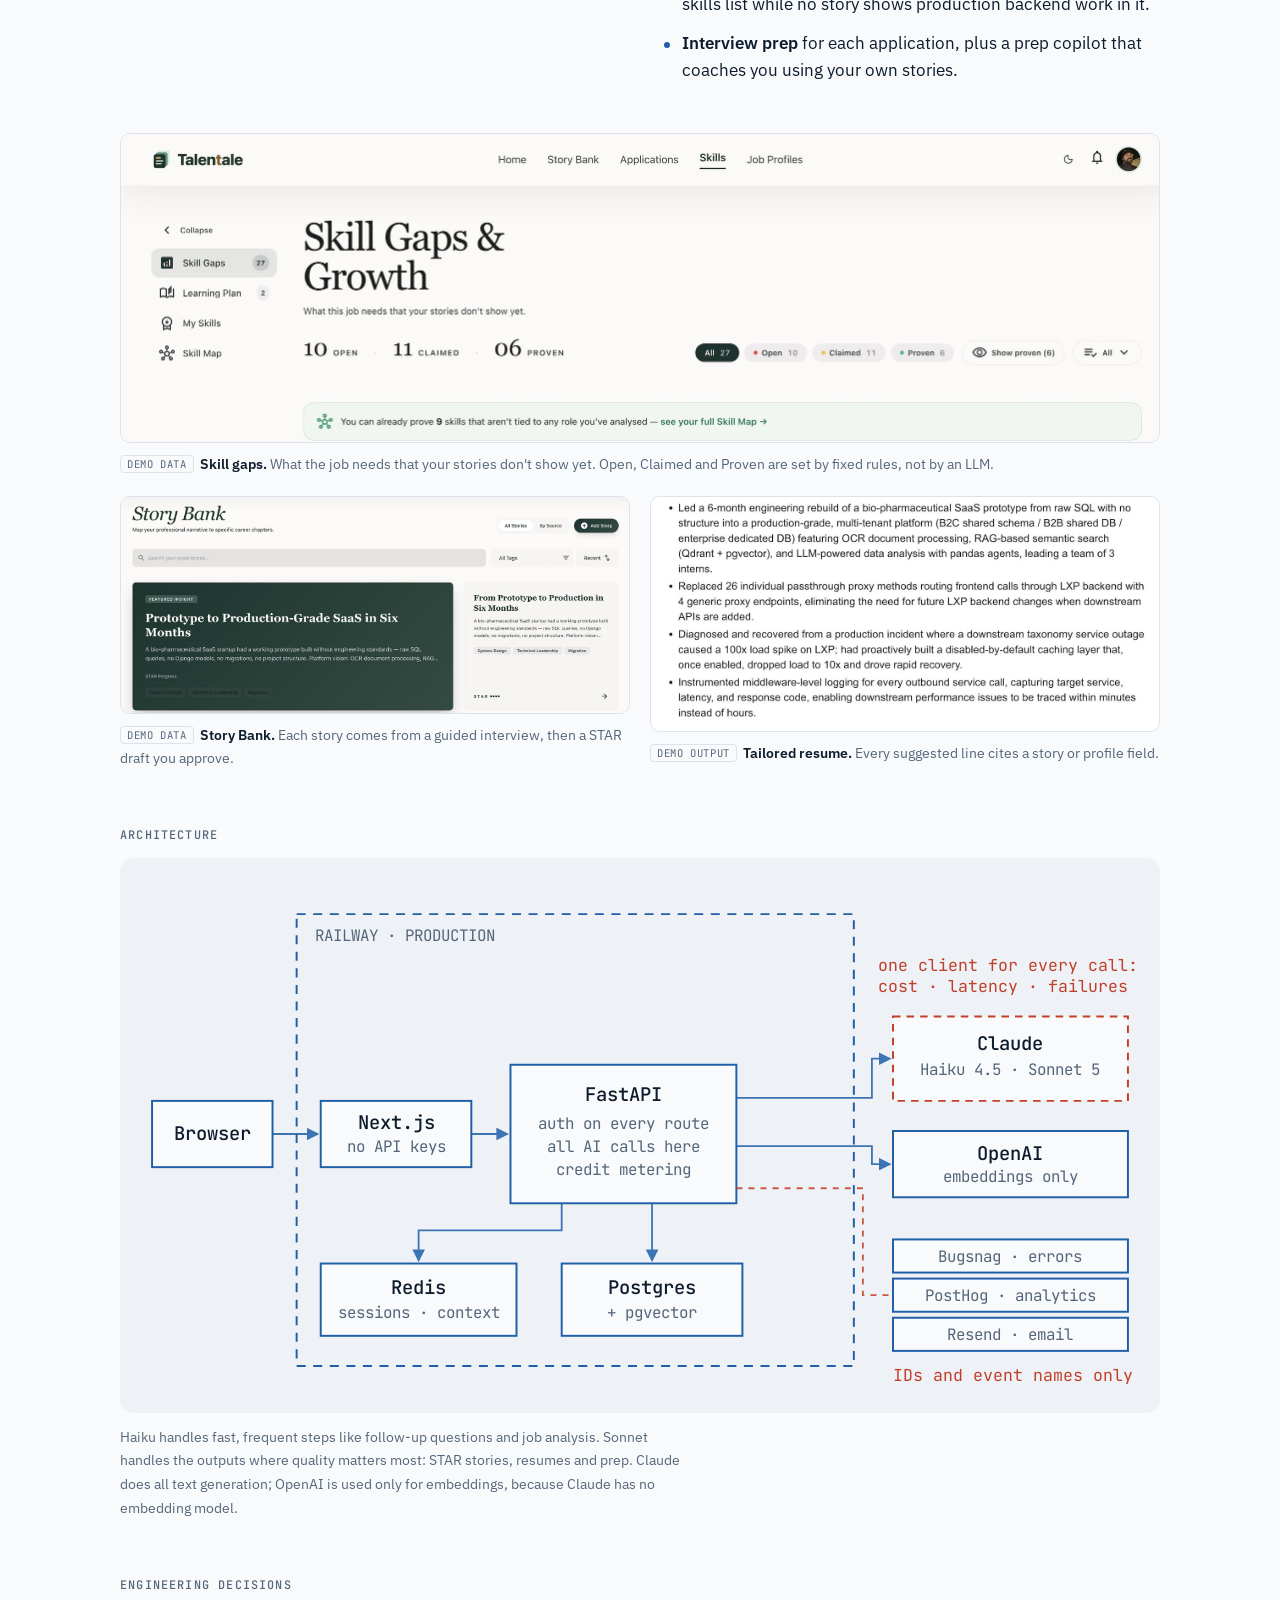
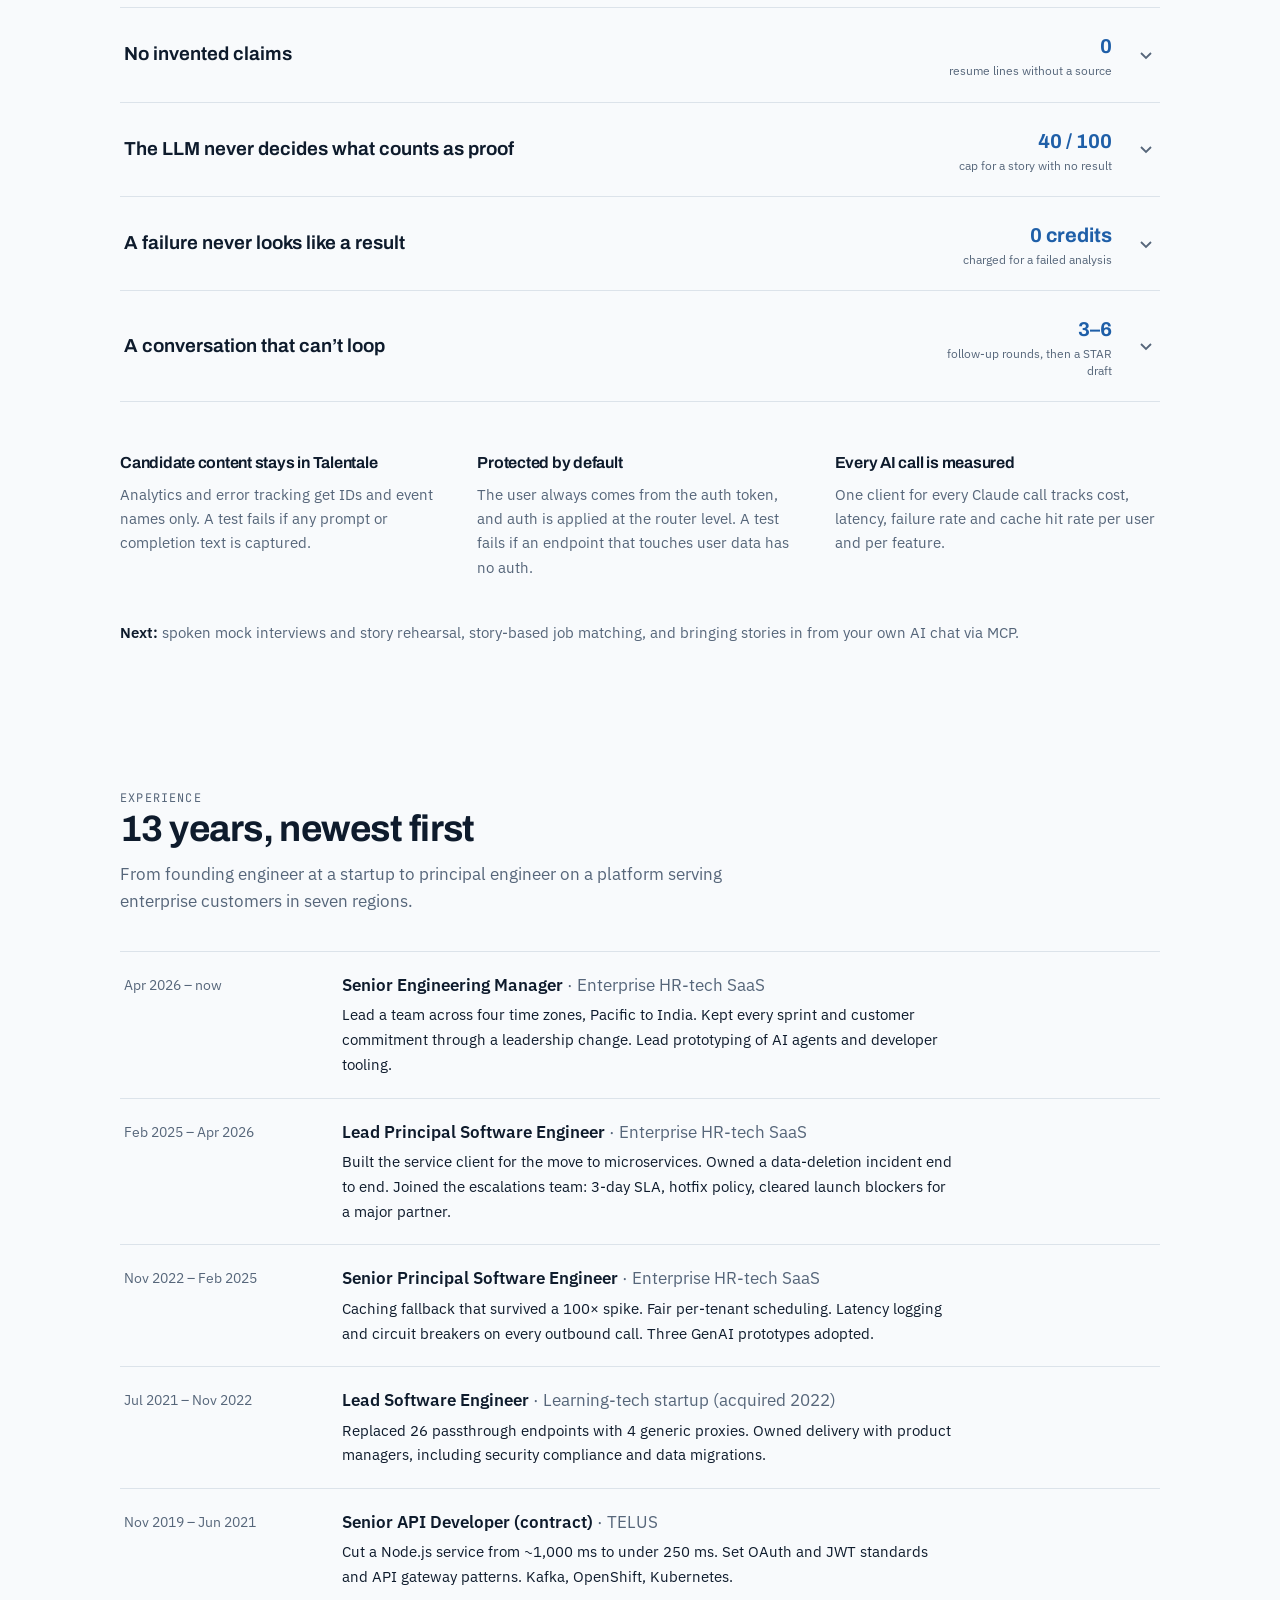
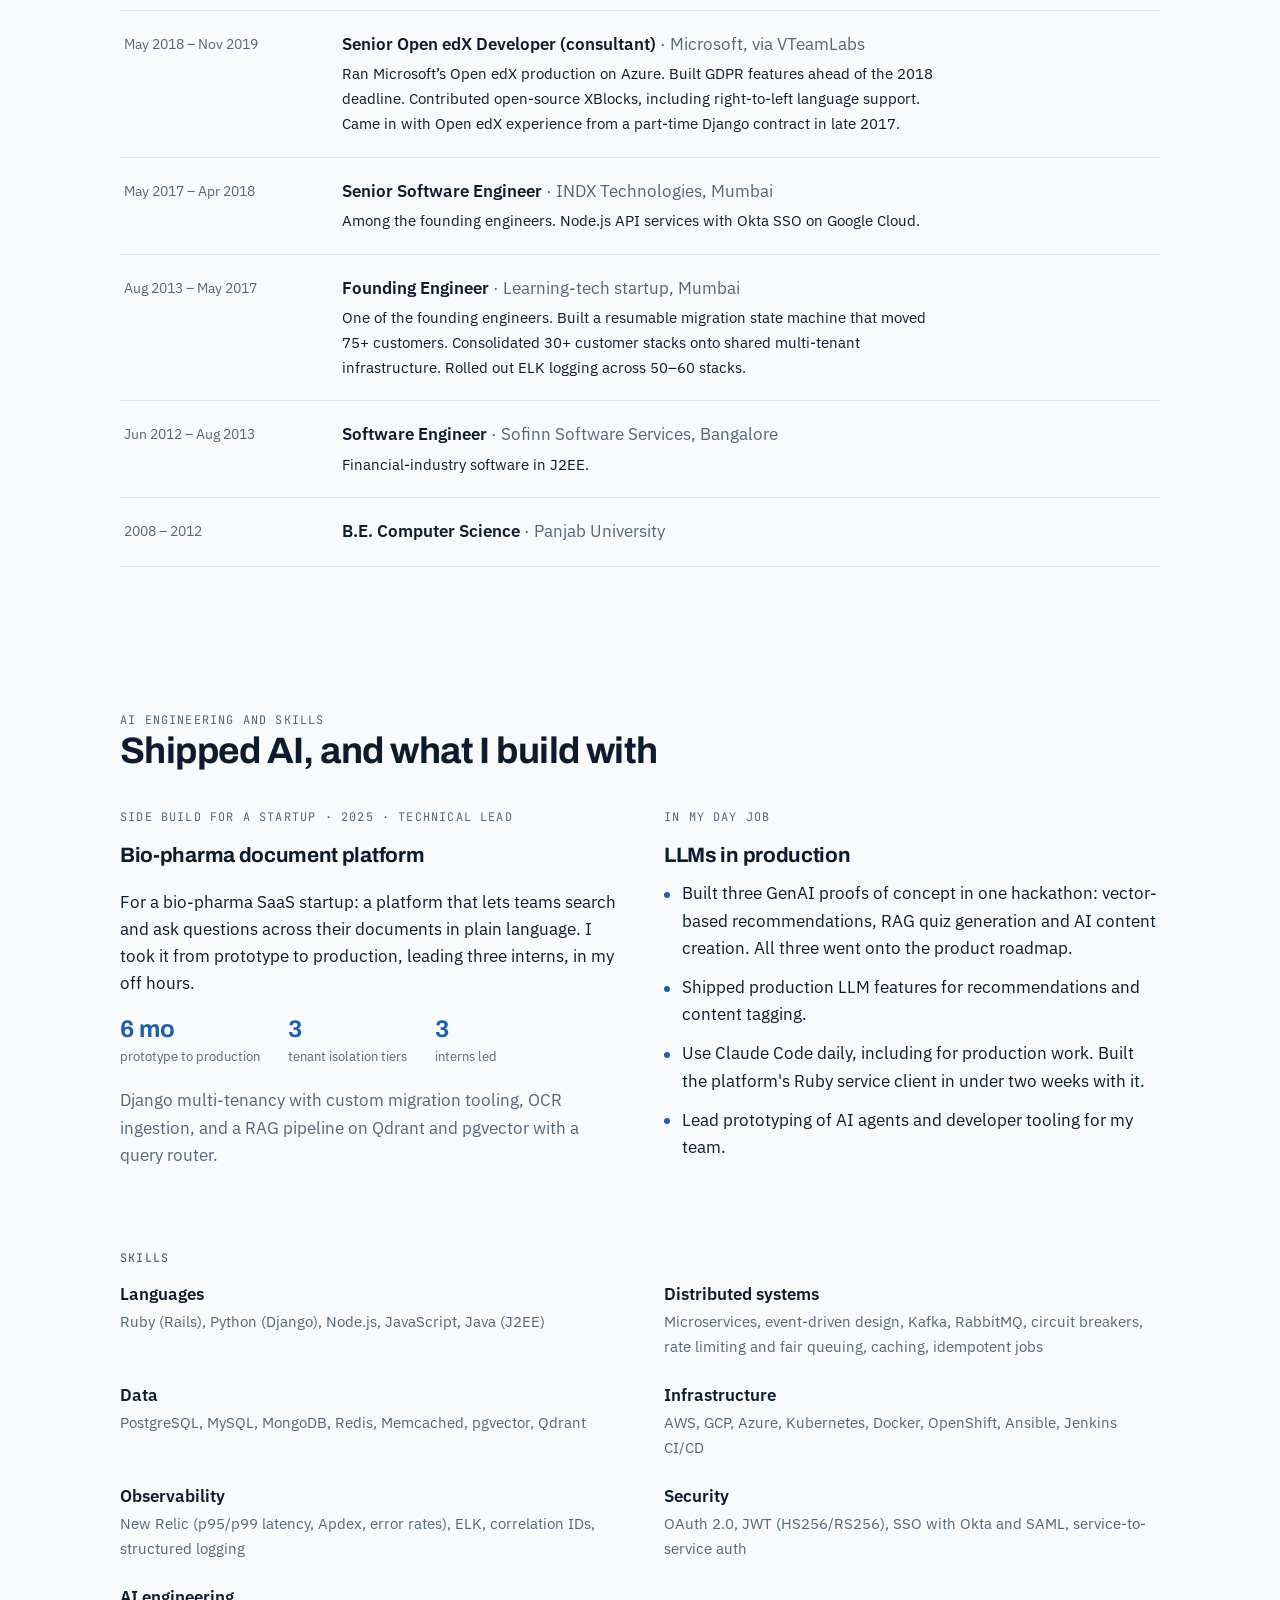
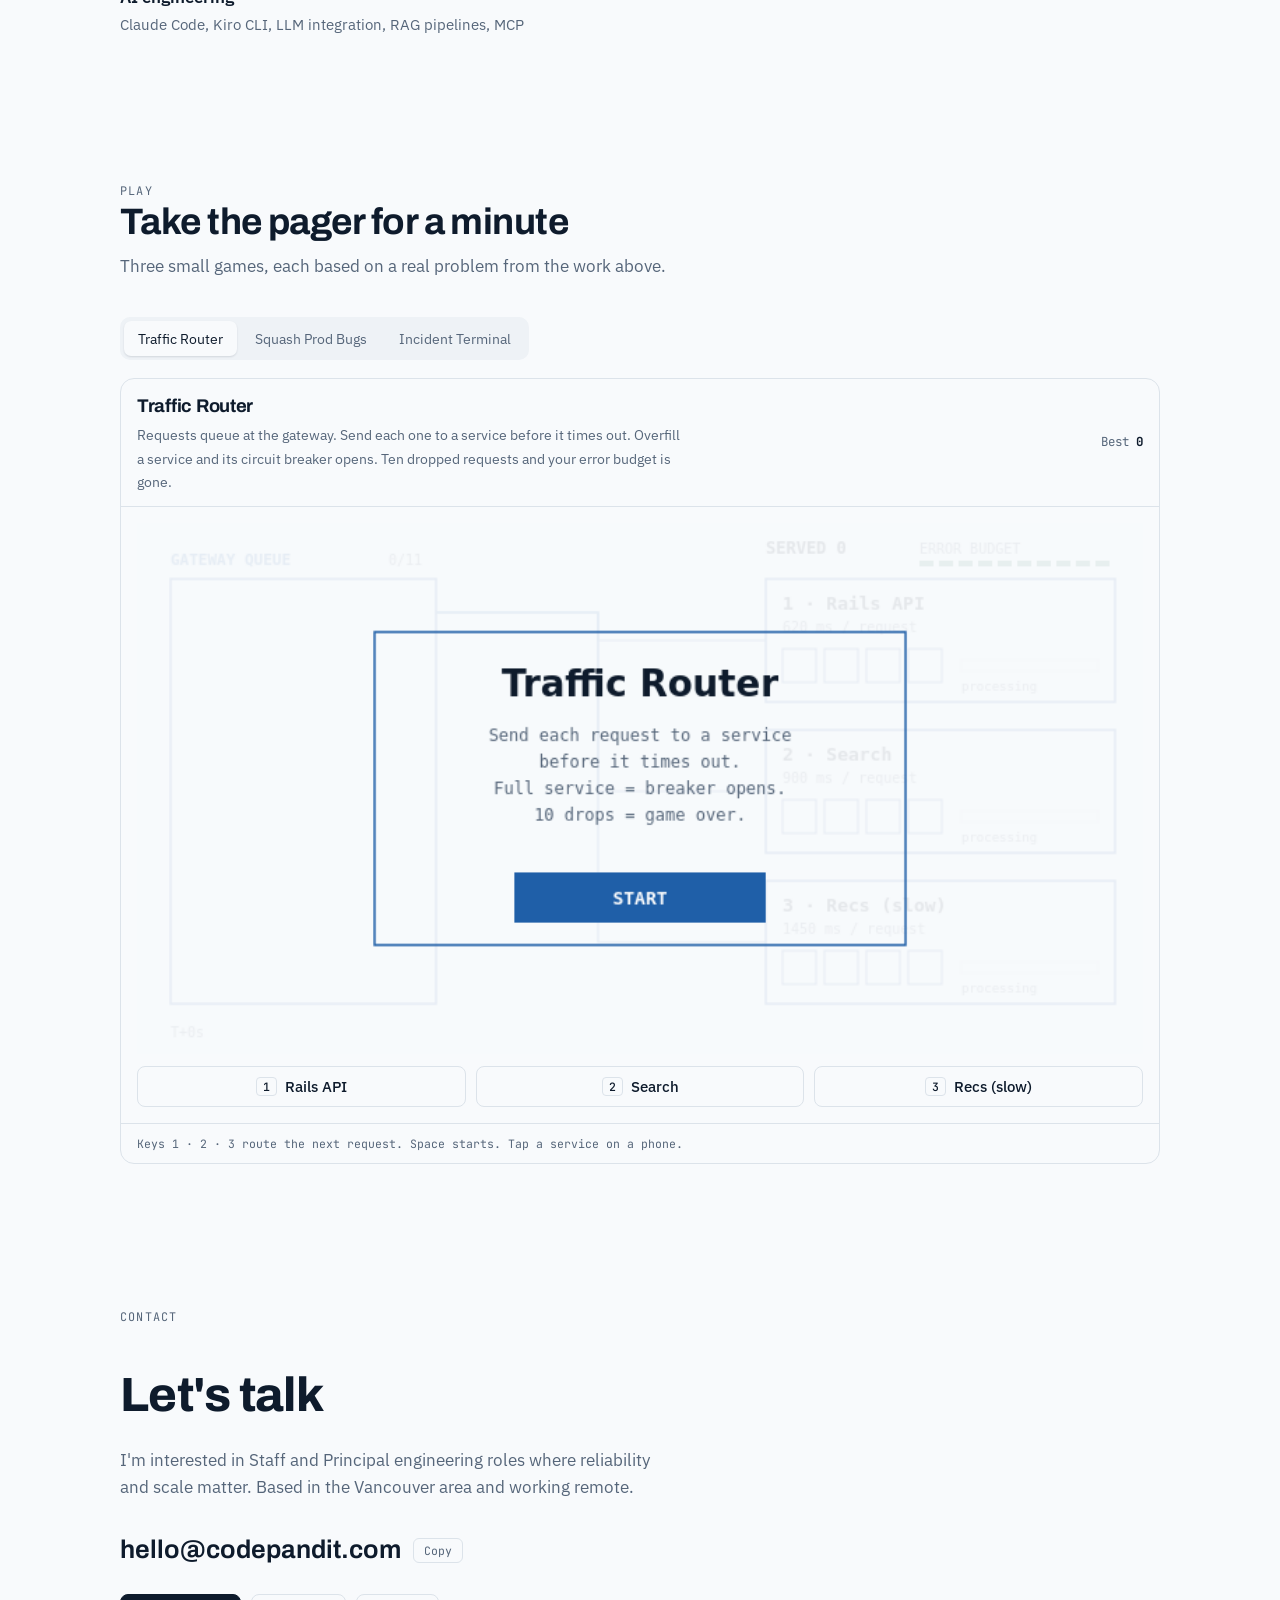
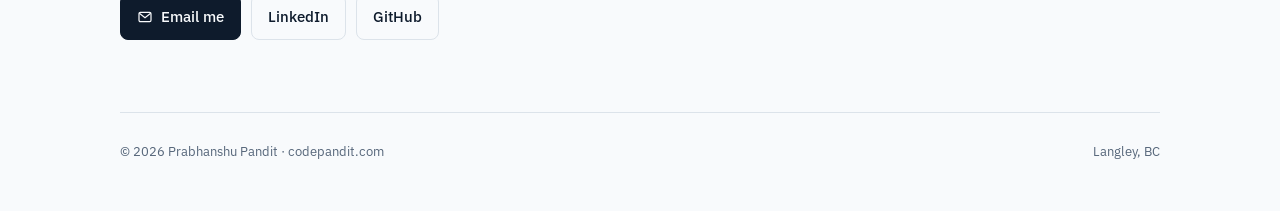
==== commit 7a1e8874: "Use hello@codepandit.com as the contact email Co-Authored-By: Claude Opus 5.5 (1M context) <noreply@" ====
--- a/index.html
+++ b/index.html
@@ -326,7 +326,7 @@
       <h1>Prabhanshu Pandit</h1>
       <p class="lede">I build backend systems that keep working when the services they depend on don't. 13 years, from founding engineer at two startups to principal engineer at enterprise scale.</p>
       <div class="cta">
-        <a class="btn primary" href="mailto:prabhanshupandit.pu@gmail.com"><svg viewBox="0 0 24 24" fill="none" stroke="currentColor" stroke-width="1.8" aria-hidden="true"><rect x="3" y="5" width="18" height="14" rx="2"/><path d="M3.5 6.5 12 13l8.5-6.5"/></svg> Email me</a>
+        <a class="btn primary" href="mailto:hello@codepandit.com"><svg viewBox="0 0 24 24" fill="none" stroke="currentColor" stroke-width="1.8" aria-hidden="true"><rect x="3" y="5" width="18" height="14" rx="2"/><path d="M3.5 6.5 12 13l8.5-6.5"/></svg> Email me</a>
         <a class="btn" href="https://www.linkedin.com/in/codepandit" target="_blank" rel="noopener">LinkedIn</a>
         <a class="btn" href="https://github.com/prabhanshu" target="_blank" rel="noopener">GitHub</a>
       </div>
@@ -633,9 +633,9 @@
   <p class="kicker">Contact</p>
   <h2>Let's talk</h2>
   <p>I'm interested in Staff and Principal engineering roles where reliability and scale matter. Based in the Vancouver area and working remote.</p>
-  <div class="email-line"><span id="email">prabhanshupandit.pu@gmail.com</span><button class="copy" type="button" id="copy-email">Copy</button></div>
+  <div class="email-line"><span id="email">hello@codepandit.com</span><button class="copy" type="button" id="copy-email">Copy</button></div>
   <div class="cta">
-    <a class="btn primary" href="mailto:prabhanshupandit.pu@gmail.com"><svg viewBox="0 0 24 24" fill="none" stroke="currentColor" stroke-width="1.8" aria-hidden="true"><rect x="3" y="5" width="18" height="14" rx="2"/><path d="M3.5 6.5 12 13l8.5-6.5"/></svg> Email me</a>
+    <a class="btn primary" href="mailto:hello@codepandit.com"><svg viewBox="0 0 24 24" fill="none" stroke="currentColor" stroke-width="1.8" aria-hidden="true"><rect x="3" y="5" width="18" height="14" rx="2"/><path d="M3.5 6.5 12 13l8.5-6.5"/></svg> Email me</a>
     <a class="btn" href="https://www.linkedin.com/in/codepandit" target="_blank" rel="noopener">LinkedIn</a>
     <a class="btn" href="https://github.com/prabhanshu" target="_blank" rel="noopener">GitHub</a>
   </div>
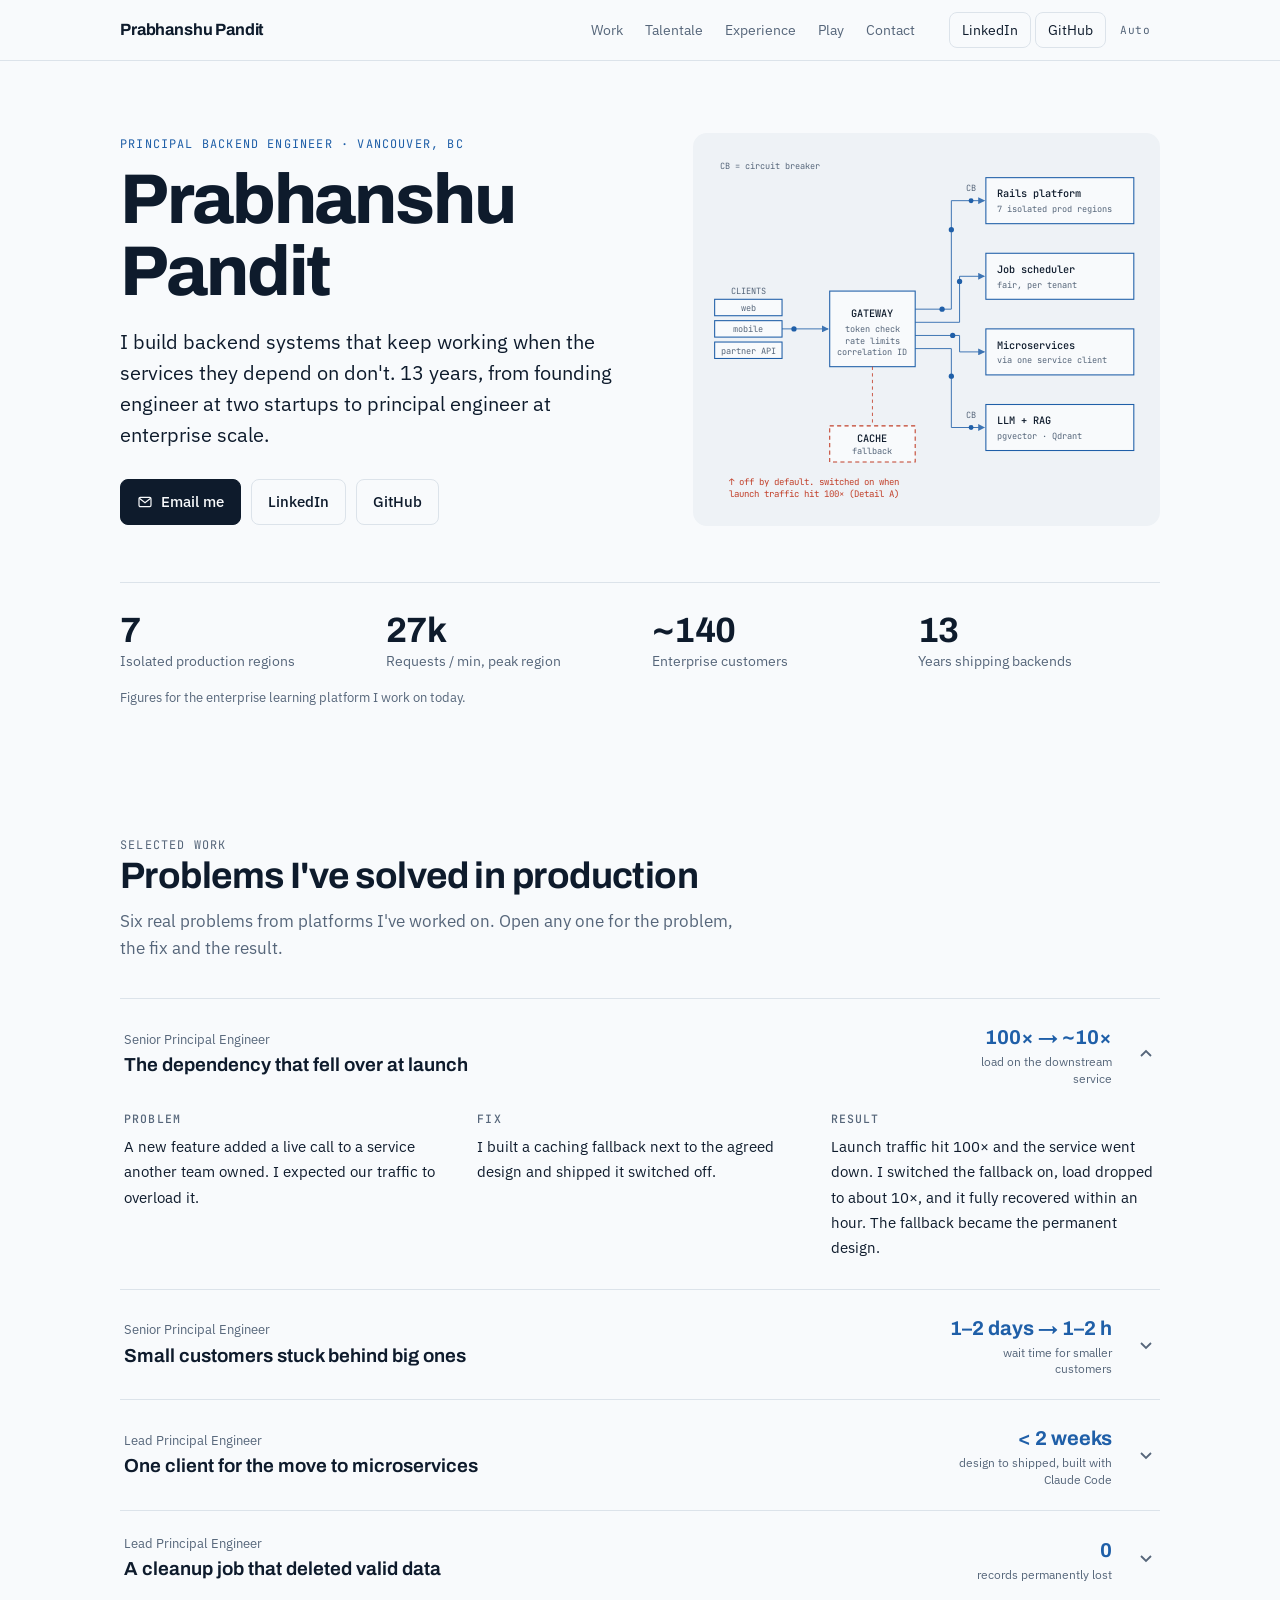
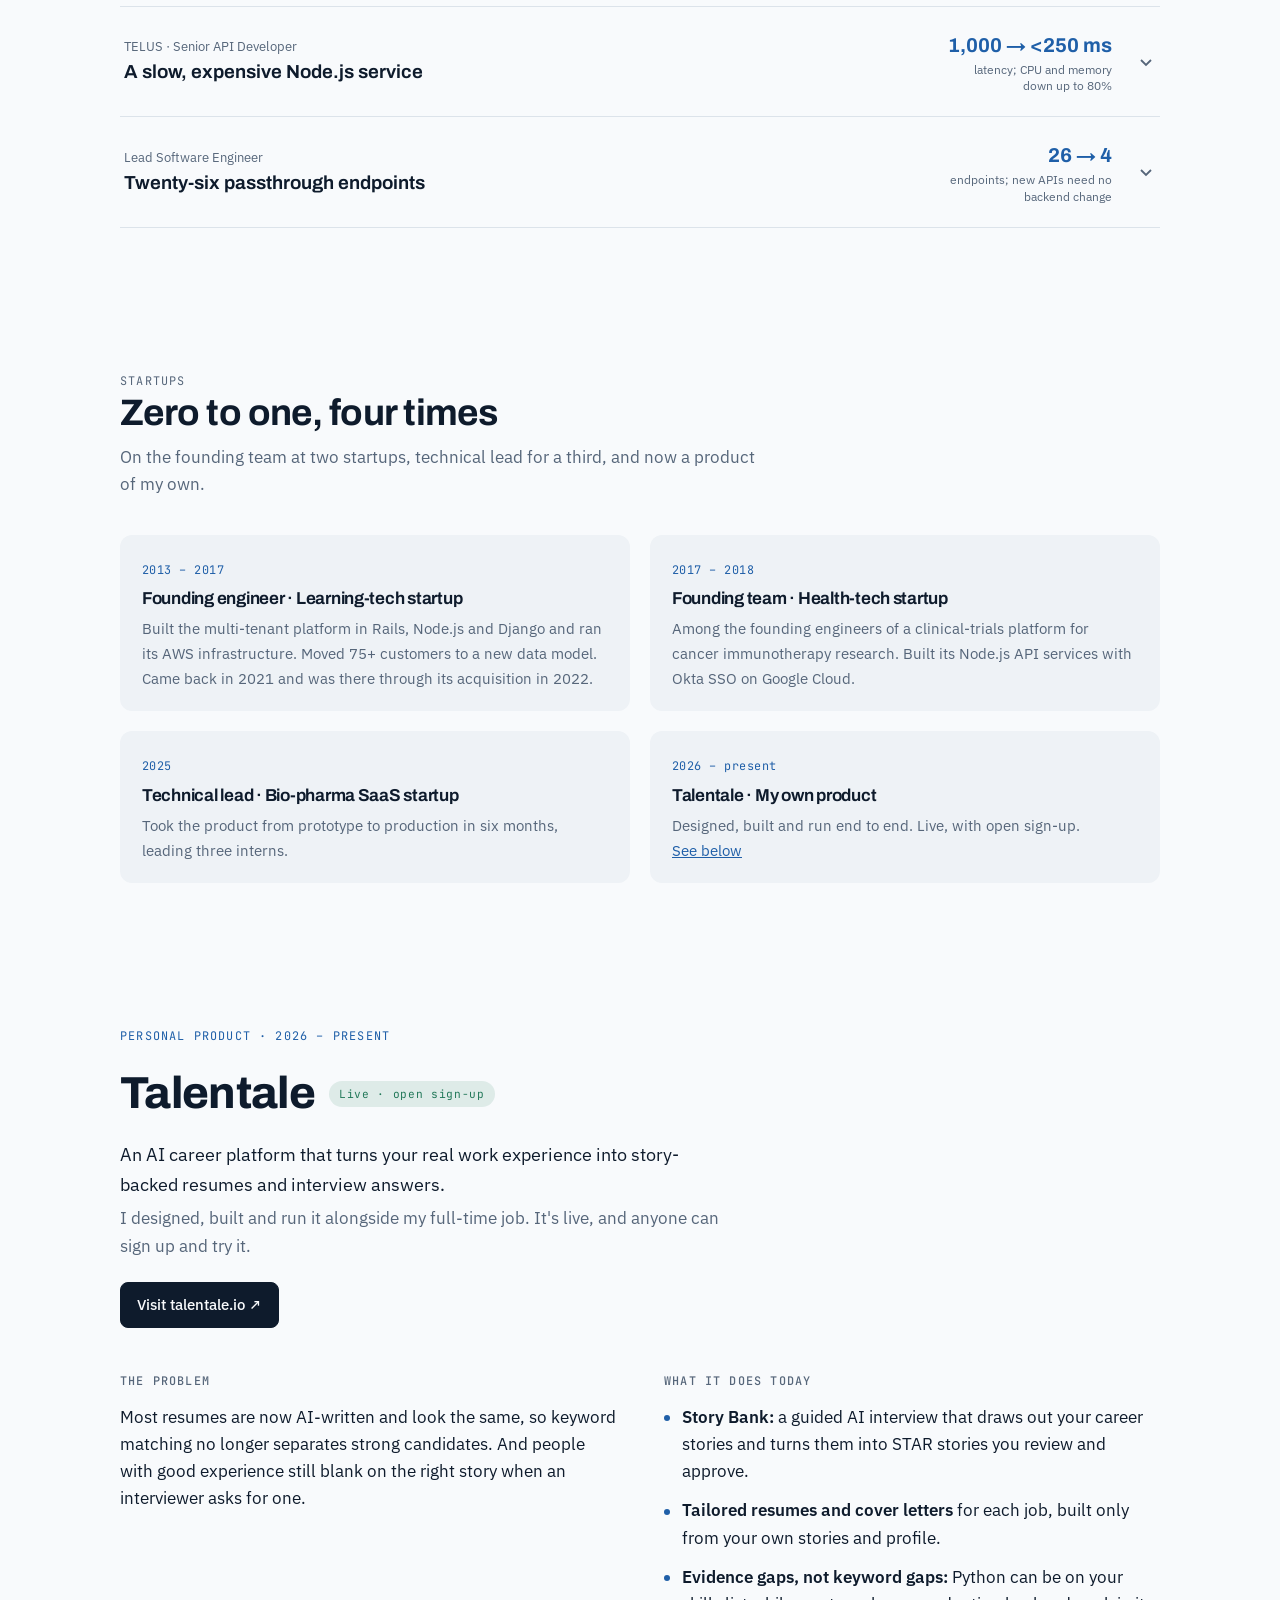
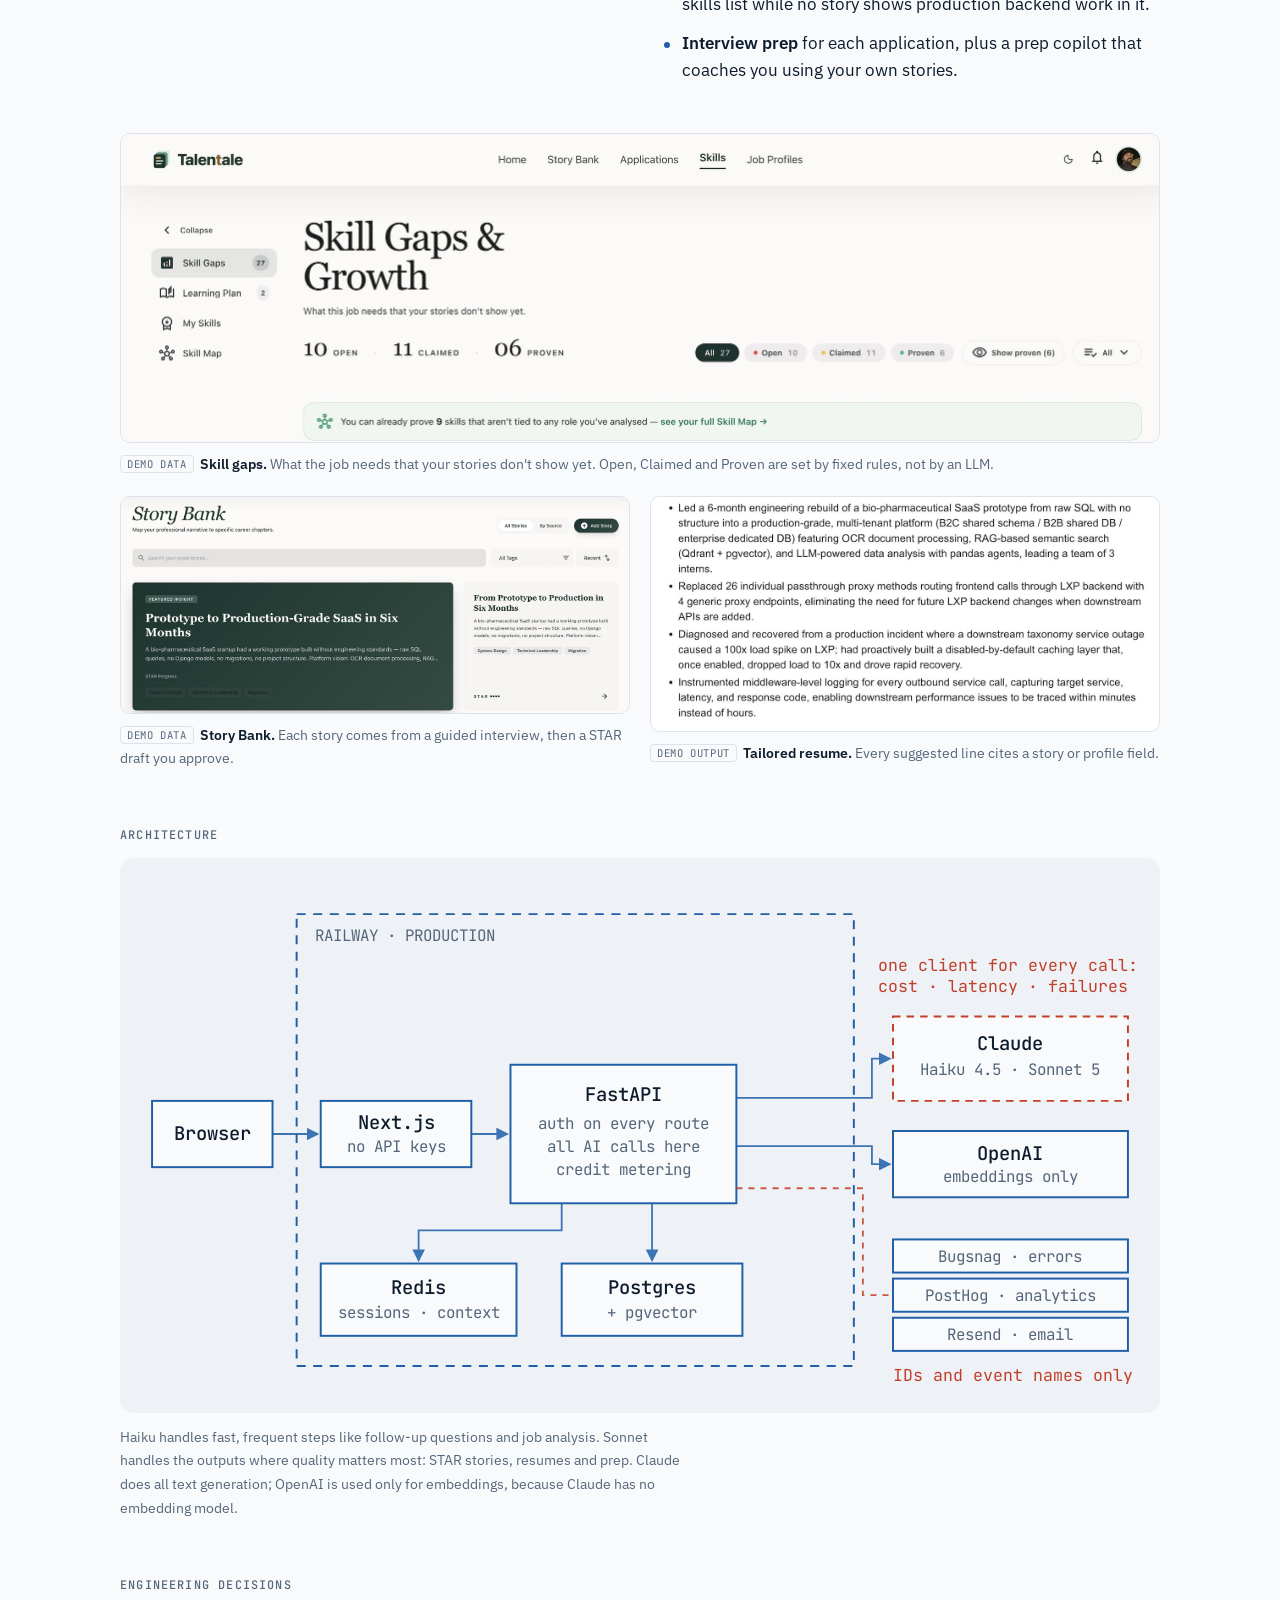
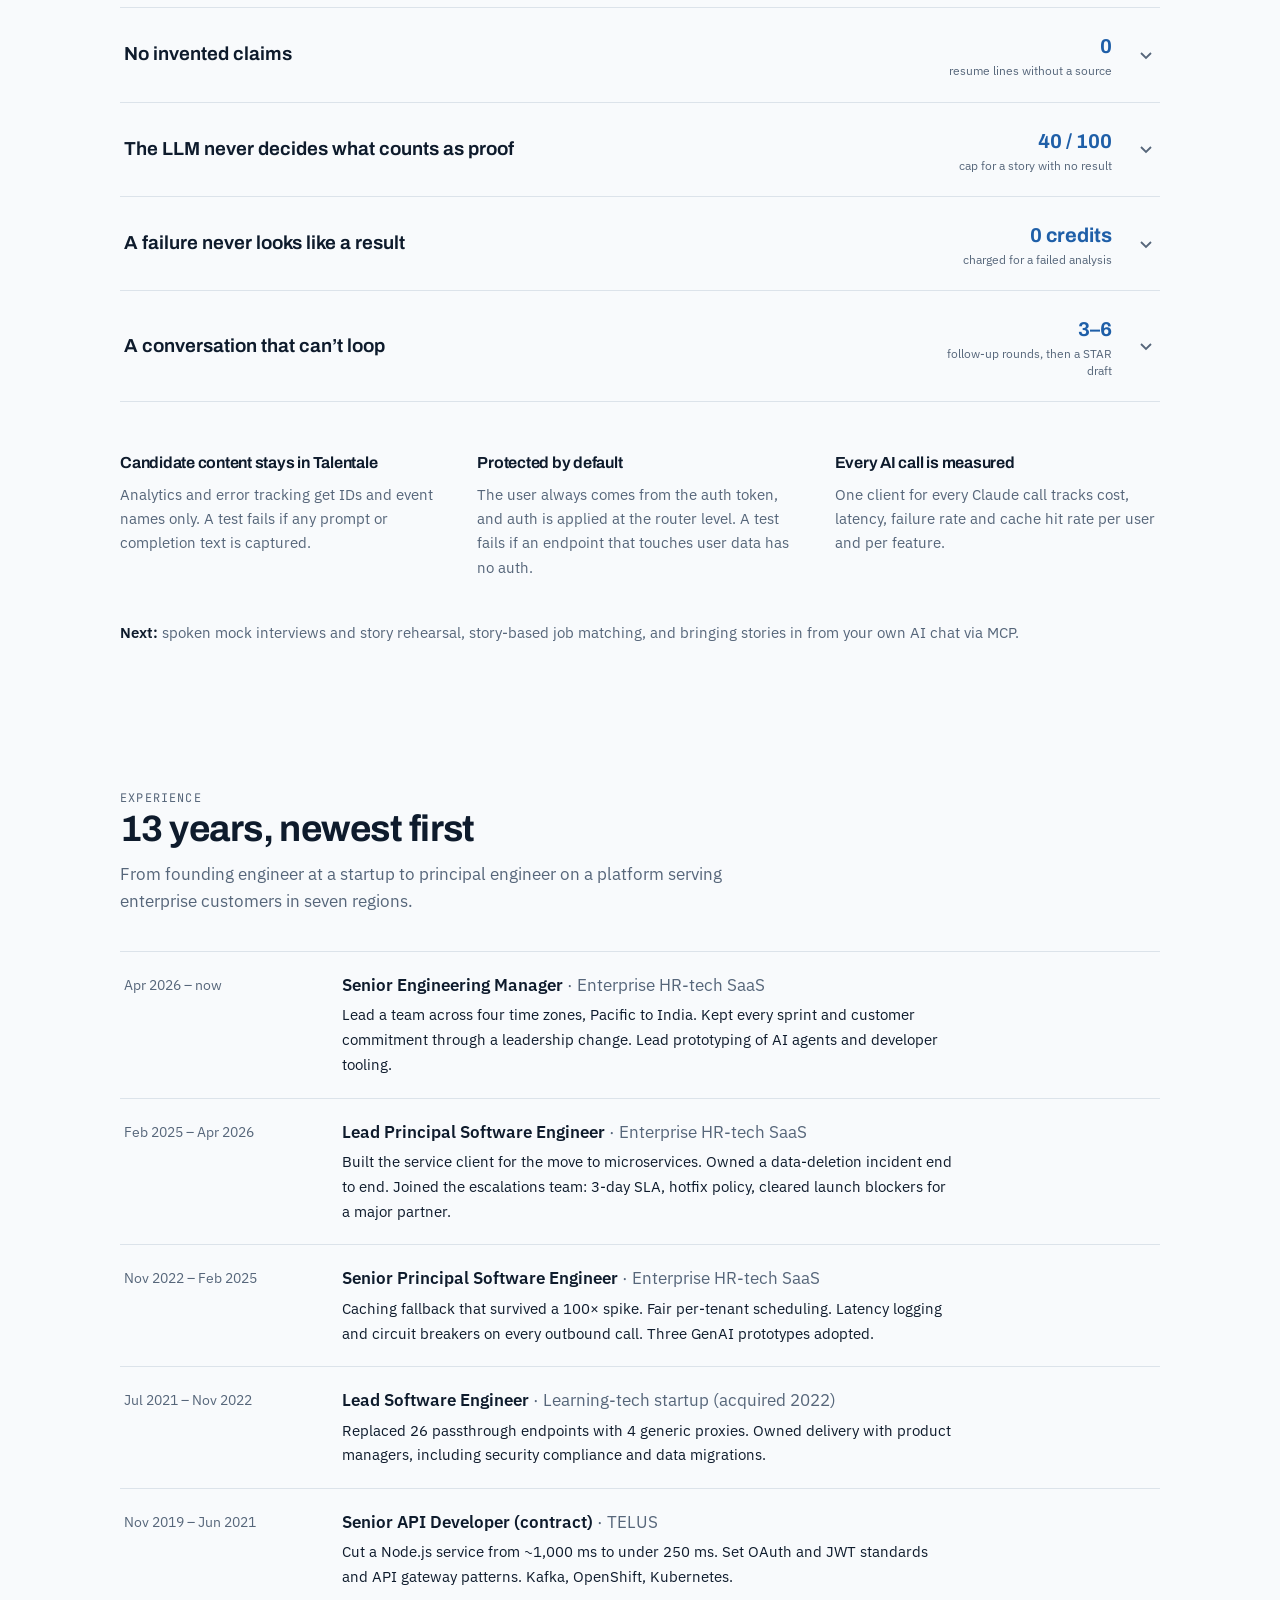
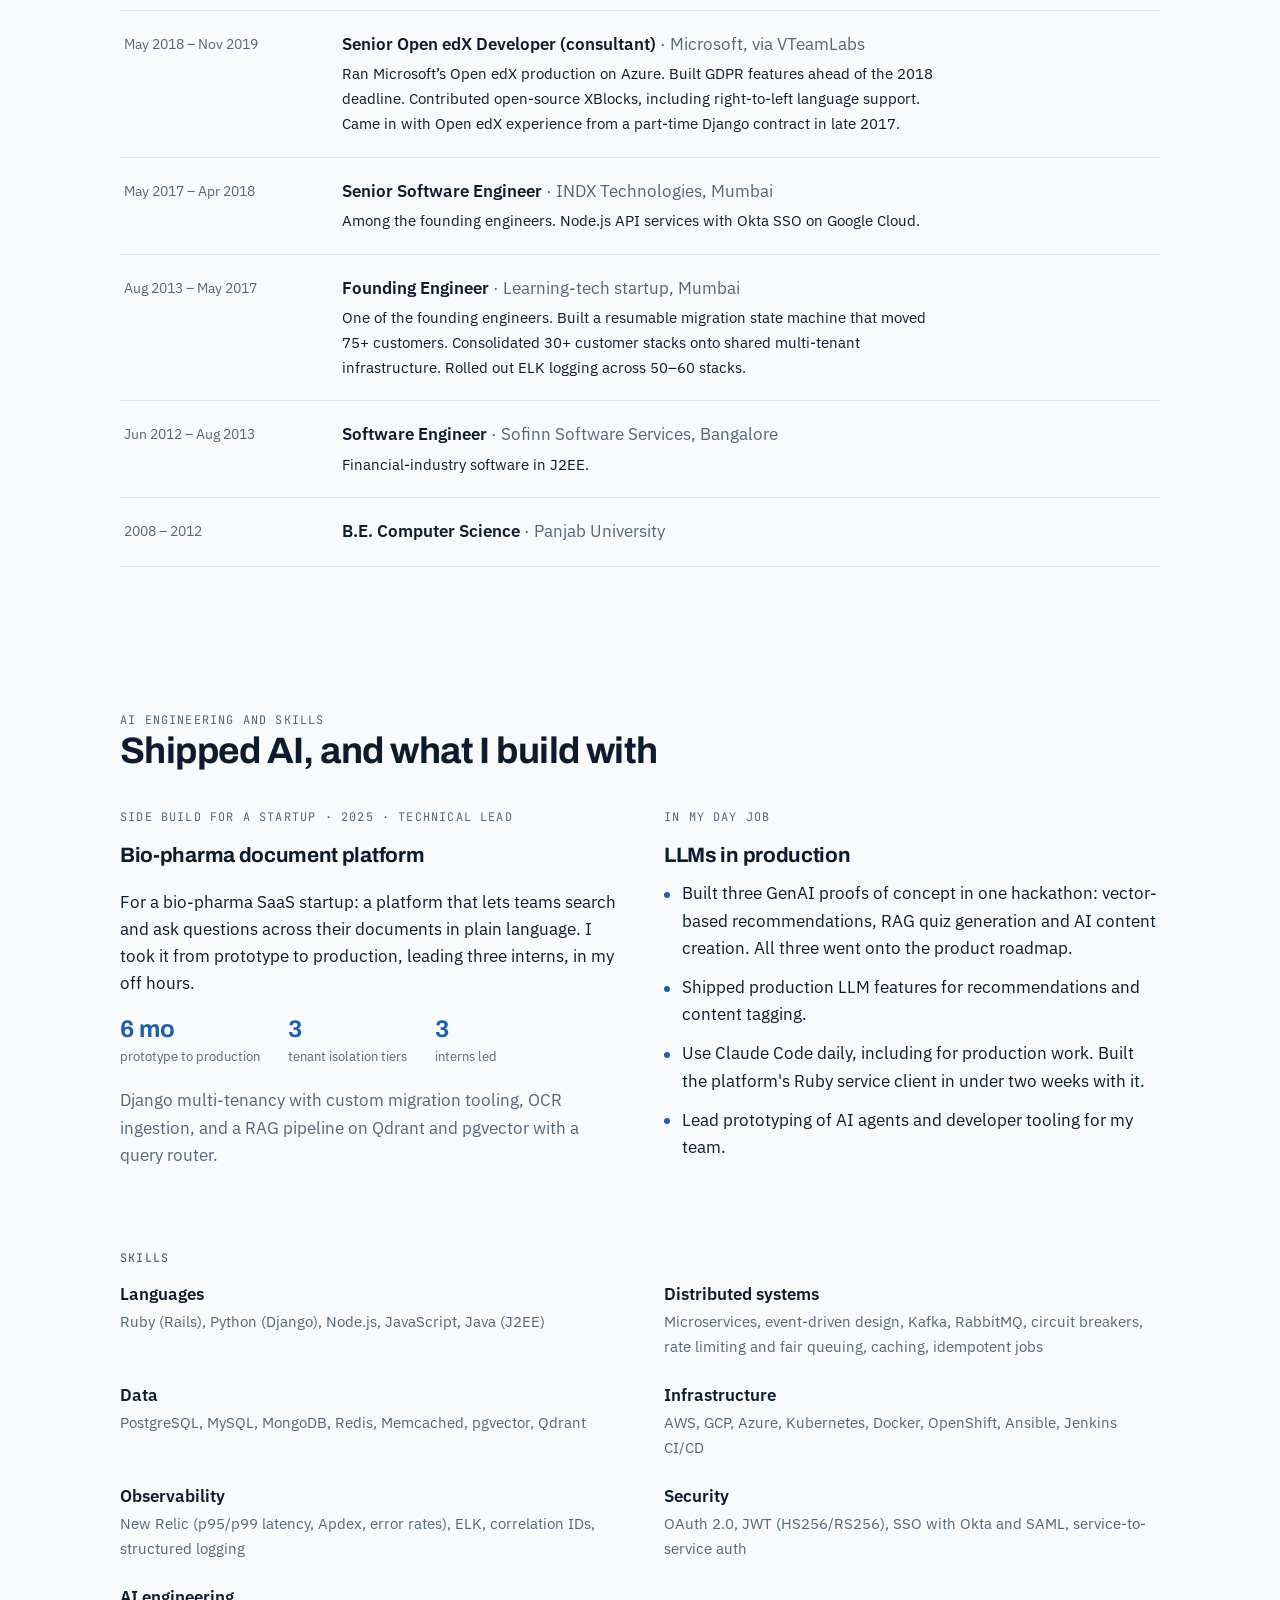
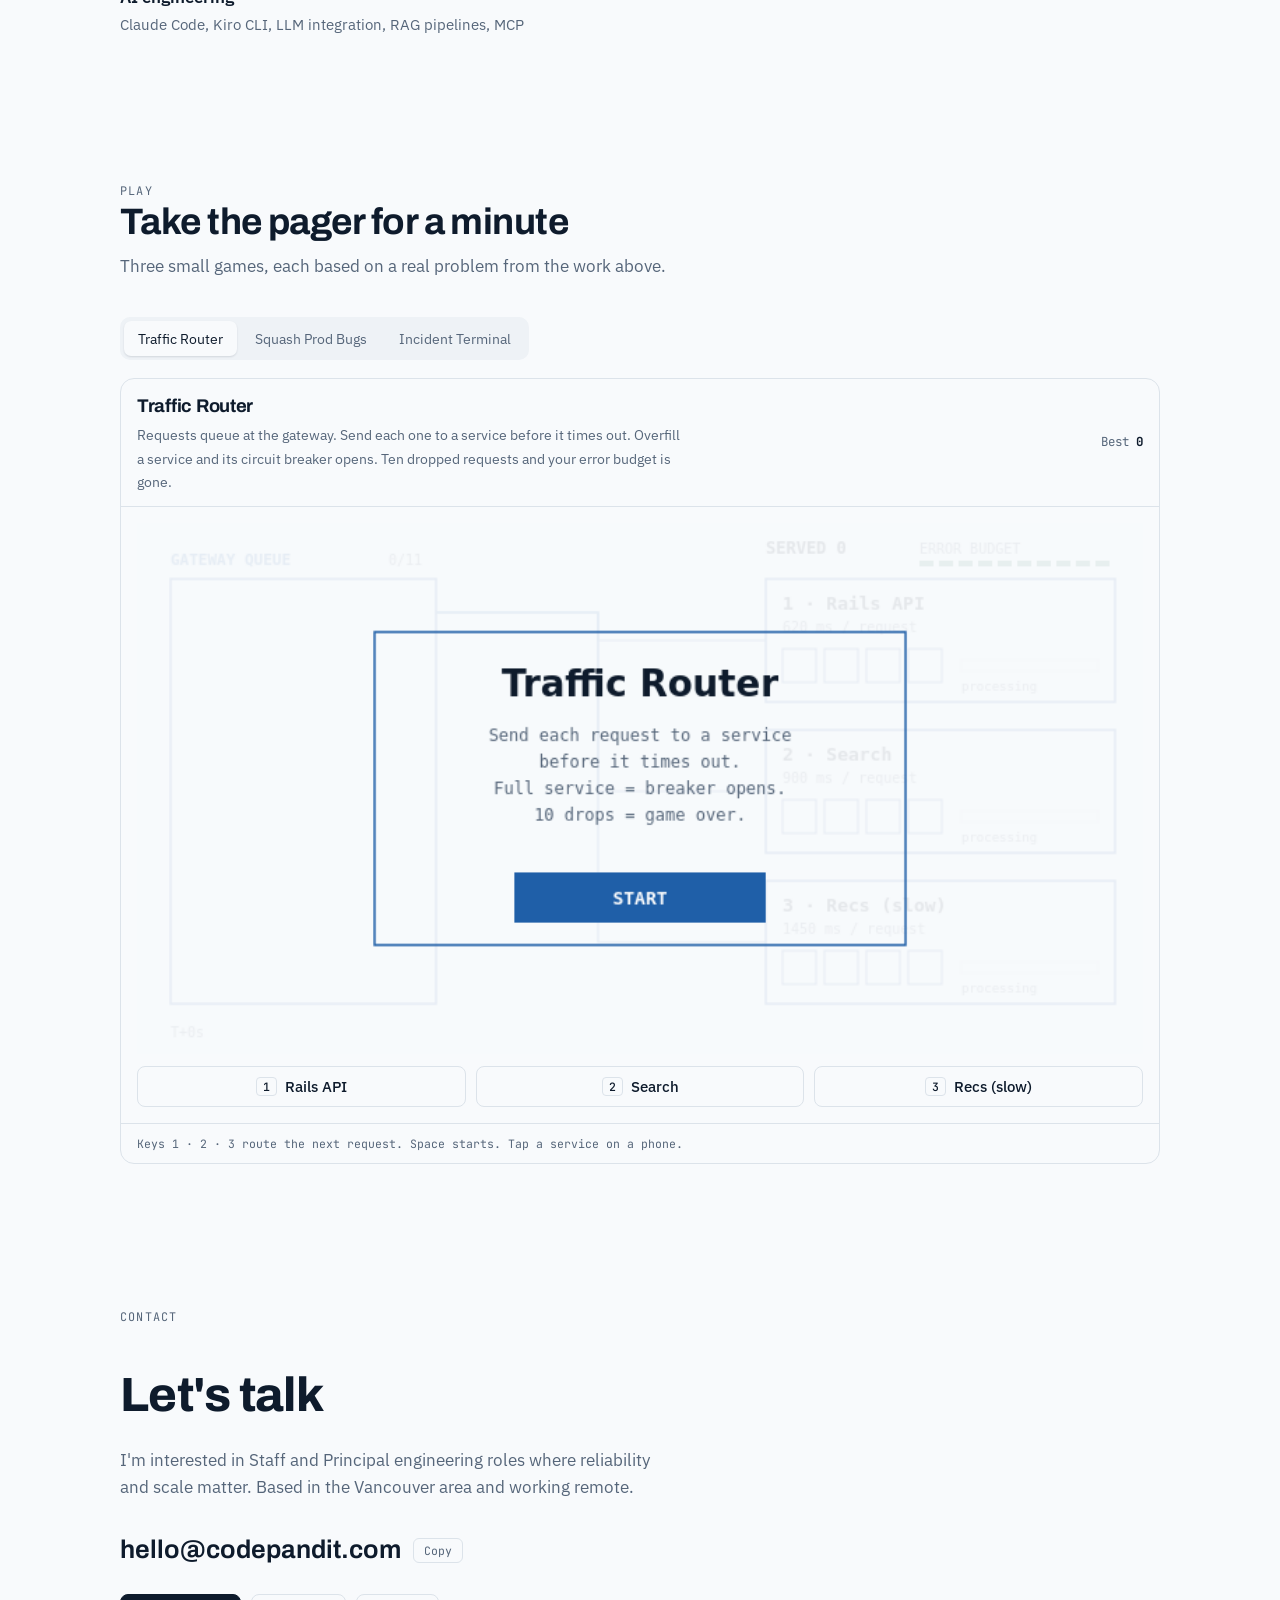
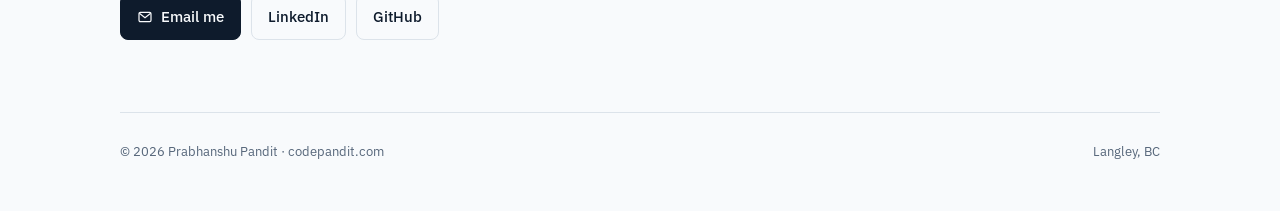
==== commit 12b165fc: "Add GoatCounter analytics Co-Authored-By: Claude Opus 5.5 (1M context) <noreply@anthropic.com>" ====
--- a/index.html
+++ b/index.html
@@ -1195,6 +1195,7 @@
 
 })();
 </script>
+<script data-goatcounter="https://codepandit.goatcounter.com/count" async src="https://gc.zgo.at/count.js"></script>
 
 </body>
 </html>
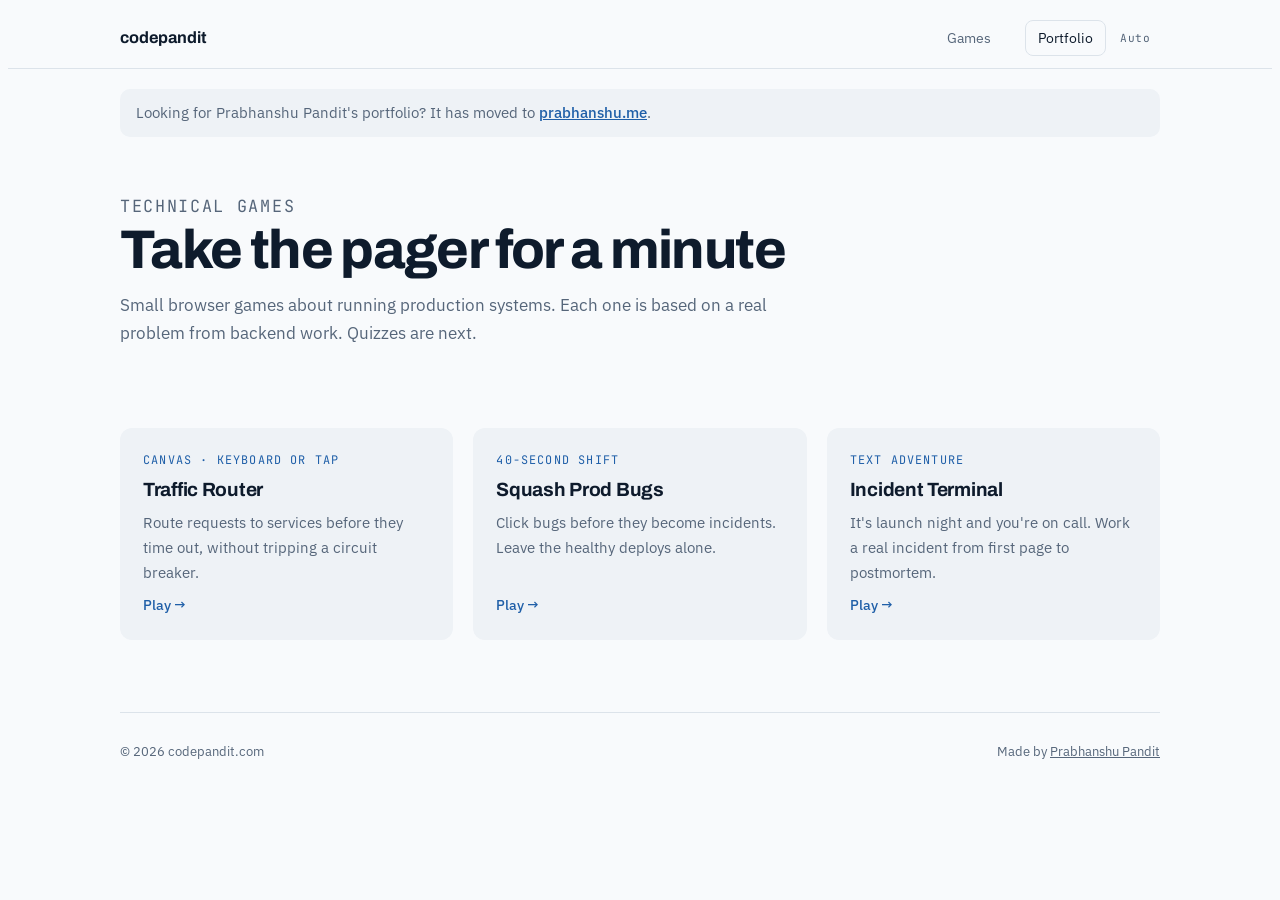
==== commit f0cf0bee: "Turn codepandit.com into a games hub The portfolio moves to prabhanshu.me. This site now has a home " ====
--- a/index.html
+++ b/index.html
@@ -3,1199 +3,54 @@
 <head>
 <meta charset="utf-8">
 <meta name="viewport" content="width=device-width, initial-scale=1, viewport-fit=cover">
-<meta name="description" content="Prabhanshu Pandit (codepandit), principal backend engineer in Vancouver. Distributed systems, production reliability and AI engineering.">
+<title>codepandit · Technical games about running production</title>
+<meta name="description" content="Small browser games about running production systems: route traffic, squash bugs and work a real incident.">
 <link rel="canonical" href="https://codepandit.com/">
-<meta property="og:type" content="profile">
+<meta property="og:type" content="website">
 <meta property="og:site_name" content="codepandit">
-<meta property="og:title" content="Prabhanshu Pandit (codepandit)">
-<meta property="og:description" content="Principal backend engineer. Distributed systems, production reliability, AI engineering.">
+<meta property="og:title" content="codepandit · Technical games about running production">
+<meta property="og:description" content="Small browser games about running production systems: route traffic, squash bugs and work a real incident.">
 <meta property="og:url" content="https://codepandit.com/">
-<script type="application/ld+json">
-{"@context":"https://schema.org","@type":"Person","name":"Prabhanshu Pandit","alternateName":"codepandit","url":"https://codepandit.com/","jobTitle":"Principal Backend Engineer","sameAs":["https://www.linkedin.com/in/codepandit","https://github.com/prabhanshu"]}
-</script>
 <link rel="icon" href="data:image/svg+xml,%3Csvg xmlns='http://www.w3.org/2000/svg' viewBox='0 0 22 22'%3E%3Crect x='1' y='1' width='20' height='20' fill='%23F2F6FA' stroke='%231F5FA8' stroke-width='1.5'/%3E%3Cpath d='M6 8 L9 11 L6 14 M11 14 H16' fill='none' stroke='%231F5FA8' stroke-width='1.6'/%3E%3C/svg%3E">
-<style>html{color-scheme:light}:root{padding-top:env(safe-area-inset-top,0px);padding-bottom:env(safe-area-inset-bottom,0px)}body{margin:0}img{max-width:100%}[hidden]{display:none!important}</style>
-<title>Prabhanshu Pandit (codepandit) · Principal Backend Engineer</title>
-<meta name="claude:viewport-fit-sides" content="cover">
 <link rel="preconnect" href="https://fonts.googleapis.com">
 <link rel="preconnect" href="https://fonts.gstatic.com" crossorigin>
 <link rel="stylesheet" href="https://fonts.googleapis.com/css2?family=Archivo:wght@500..800&family=IBM+Plex+Sans:wght@400;500;600&family=JetBrains+Mono:wght@400;500;700&display=swap">
-<style>
-/* Layout: one calm reading column, sections split by whitespace and a single hairline.
-   Blueprint blue is the only accent; red is kept for the one "change I made" mark in diagrams. */
-:root{
-  --paper:#F8FAFC; --paper-2:#EEF2F6; --ink:#0E1B2C; --ink-2:#56667A;
-  --line:#1F5FA8; --line-soft:#DCE3EA;
-  --red:#C2402A; --amber:#A86A12; --ok:#23795A; --img-dim:1;
-  --term-bg:#071A2E; --term-fg:#DDE9F5; --term-dim:#7E98B3; --term-good:#6CD2A0; --term-red:#FF8C70; --term-blue:#8CC2F2; --term-rule:rgba(221,233,245,.16);
-  --f-display:"Archivo","Helvetica Neue",system-ui,sans-serif;
-  --f-body:"IBM Plex Sans",system-ui,-apple-system,"Segoe UI",sans-serif;
-  --f-mono:"JetBrains Mono",ui-monospace,"SF Mono",Menlo,Consolas,monospace;
-  --r:10px;
-}
-@media (prefers-color-scheme: dark){
-  :root:not([data-theme="light"]){
-    --paper:#0B1624; --paper-2:#122135; --ink:#E6EDF5; --ink-2:#93A3B6;
-    --line:#7DB6EC; --line-soft:#1F3047;
-    --red:#FF8C70; --amber:#F0BE5E; --ok:#6CD2A0; --img-dim:.88; color-scheme:dark;
-  }
-}
-:root[data-theme="dark"]{
-  --paper:#0B1624; --paper-2:#122135; --ink:#E6EDF5; --ink-2:#93A3B6;
-  --line:#7DB6EC; --line-soft:#1F3047;
-  --red:#FF8C70; --amber:#F0BE5E; --ok:#6CD2A0; --img-dim:.88; color-scheme:dark;
-}
-*,*::before,*::after{box-sizing:border-box}
-html{scroll-behavior:smooth}
-body{background:var(--paper);color:var(--ink);font-family:var(--f-body);font-size:16.5px;line-height:1.65;-webkit-font-smoothing:antialiased}
-body::before{content:"";position:fixed;inset:0 0 auto;height:env(safe-area-inset-top,0px);z-index:30;background:var(--paper)}
-a{color:inherit}
-:focus-visible{outline:2px solid var(--line);outline-offset:3px;border-radius:4px}
-::selection{background:var(--line);color:var(--paper)}
-.wrap{max-width:1080px;margin:0 auto;padding-left:max(20px,env(safe-area-inset-left,0px));padding-right:max(20px,env(safe-area-inset-right,0px))}
-h1,h2,h3,h4{font-family:var(--f-display);text-wrap:balance;letter-spacing:-.015em}
-.kicker{font-family:var(--f-mono);font-size:.74rem;letter-spacing:.1em;text-transform:uppercase;color:var(--line);margin:0 0 10px}
-.muted{color:var(--ink-2)}
-
-/* header */
-.bar{position:sticky;top:env(safe-area-inset-top,0px);z-index:20;background:color-mix(in srgb,var(--paper) 92%,transparent);backdrop-filter:saturate(1.4) blur(8px);-webkit-backdrop-filter:saturate(1.4) blur(8px);border-bottom:1px solid var(--line-soft)}
-.bar .wrap{display:flex;align-items:center;gap:24px;height:60px}
-.brand{font-family:var(--f-display);font-weight:700;font-size:1.02rem;text-decoration:none;white-space:nowrap;letter-spacing:-.01em}
-.nav{display:flex;gap:2px;margin-left:auto}
-.nav a{font-size:.9rem;text-decoration:none;color:var(--ink-2);padding:6px 10px;border-radius:6px}
-.nav a:hover{color:var(--ink);background:var(--paper-2)}
-.bar-icons{display:flex;align-items:center;gap:4px}
-.icon-btn{display:inline-flex;align-items:center;justify-content:center;width:36px;height:36px;border-radius:8px;color:var(--ink-2);background:none;border:0;cursor:pointer;text-decoration:none}
-.icon-btn:hover{color:var(--ink);background:var(--paper-2)}
-.icon-btn svg{width:18px;height:18px}
-.theme-btn{font-family:var(--f-mono);font-size:.7rem;width:auto;padding:0 10px;letter-spacing:.04em}
-
-/* buttons */
-.btn{display:inline-flex;align-items:center;gap:8px;font-family:var(--f-body);font-size:.92rem;font-weight:500;text-decoration:none;padding:10px 16px;border:1px solid var(--line-soft);color:var(--ink);background:var(--paper);cursor:pointer;border-radius:8px;transition:border-color .15s,background .15s}
-.btn:hover{border-color:var(--ink-2)}
-.btn.primary{background:var(--ink);color:var(--paper);border-color:var(--ink)}
-.btn.primary:hover{background:var(--line);border-color:var(--line)}
-.btn svg{width:16px;height:16px}
-
-/* sections */
-.sec{padding-block:72px}
-.sec-head{max-width:640px;margin-bottom:36px}
-.sec-head h2{font-size:clamp(1.7rem,3.2vw,2.3rem);font-weight:700;line-height:1.15;margin:0 0 10px}
-.sec-head p{margin:0;color:var(--ink-2)}
-
-/* hero */
-.hero{padding-block:72px 56px}
-.hero-grid{display:grid;grid-template-columns:1.05fr .95fr;gap:56px;align-items:center}
-.hero-grid>*{min-width:0}
-.hero h1{font-size:clamp(2.6rem,6vw,4.4rem);font-weight:750;line-height:1.02;margin:0 0 18px;letter-spacing:-.03em}
-.lede{font-size:clamp(1.08rem,1.6vw,1.22rem);line-height:1.6;max-width:44ch;margin:0 0 28px;color:var(--ink)}
-.cta{display:flex;gap:10px;flex-wrap:wrap}
-.diagram{margin:0;background:var(--paper-2);border-radius:14px;padding:20px}
-.diagram svg{width:100%;height:auto;display:block}
-.dg-box{fill:var(--paper);stroke:var(--line);stroke-width:1.3}
-.dg-box.hl{stroke:var(--red);stroke-dasharray:5 4}
-.dg-wire{fill:none;stroke:var(--line);stroke-width:1.2;opacity:.85}
-.dg-wire.off{stroke:var(--red);stroke-dasharray:4 4}
-.dg-t{font-family:var(--f-mono);font-size:12.5px;fill:var(--ink);font-weight:500}
-.dg-s{font-family:var(--f-mono);font-size:10.5px;fill:var(--ink-2)}
-.dg-r{font-family:var(--f-mono);font-size:11px;fill:var(--red)}
-.dg-pkt{fill:var(--line)}
-.stats{display:grid;grid-template-columns:repeat(4,1fr);gap:24px;margin:56px 0 0;padding-top:28px;border-top:1px solid var(--line-soft)}
-.stats div{display:flex;flex-direction:column;min-width:0}
-.stats dt{font-size:.86rem;color:var(--ink-2);order:2}
-.stats dd{margin:0;font-family:var(--f-display);font-weight:700;font-size:clamp(1.6rem,3vw,2.2rem);line-height:1.1;font-variant-numeric:tabular-nums;letter-spacing:-.02em}
-.stats-note{margin:14px 0 0;font-size:.8rem;color:var(--ink-2)}
-
-/* case list (shared by work + talentale decisions) */
-.cases{border-top:1px solid var(--line-soft)}
-.case{border-bottom:1px solid var(--line-soft);scroll-margin-top:80px}
-.case summary{list-style:none;display:grid;grid-template-columns:1fr auto 20px;gap:24px;align-items:center;padding:22px 4px;cursor:pointer}
-.case summary::-webkit-details-marker{display:none}
-.case summary:hover .case-title{color:var(--line)}
-.case-meta{display:block;font-size:.8rem;color:var(--ink-2);margin-bottom:2px}
-.case-title{font-family:var(--f-display);font-weight:650;font-size:1.18rem;line-height:1.3;transition:color .15s}
-.case-metric{font-family:var(--f-display);font-weight:700;font-size:1.25rem;color:var(--line);white-space:nowrap;font-variant-numeric:tabular-nums;text-align:right}
-.case-metric small{display:block;font-family:var(--f-body);font-weight:400;font-size:.76rem;color:var(--ink-2);white-space:normal;max-width:24ch;margin-left:auto;line-height:1.35}
-.chev{width:20px;height:20px;color:var(--ink-2);transition:transform .2s}
-.case[open] .chev{transform:rotate(180deg)}
-.case-body{display:grid;grid-template-columns:repeat(3,1fr);gap:28px;padding:0 4px 28px}
-.case-body.two{grid-template-columns:1fr 2fr}
-.case-body h4{font-family:var(--f-mono);font-weight:500;font-size:.72rem;letter-spacing:.1em;text-transform:uppercase;color:var(--ink-2);margin:0 0 6px}
-.case-body p{margin:0;font-size:.96rem}
-.case-body>div{min-width:0}
-
-/* talentale */
-.tt-head{display:flex;align-items:center;gap:14px;flex-wrap:wrap;margin-bottom:8px}
-.tt-head h2{margin:0;font-size:clamp(2rem,4vw,2.8rem);font-weight:750}
-.chip{font-family:var(--f-mono);font-size:.7rem;letter-spacing:.06em;color:var(--ok);background:color-mix(in srgb,var(--ok) 12%,transparent);padding:4px 10px;border-radius:999px;white-space:nowrap}
-.tt-lede{font-size:1.15rem;max-width:52ch;margin:0 0 6px}
-.tt-by{color:var(--ink-2);margin:0 0 22px;max-width:60ch}
-.tt-row{display:flex;gap:16px;align-items:center;flex-wrap:wrap;margin-bottom:44px}
-.tt-cols{display:grid;grid-template-columns:1fr 1fr;gap:48px;margin-bottom:48px}
-.tt-cols>*{min-width:0}
-.tt-cols h3,.sub{font-family:var(--f-mono);font-weight:500;font-size:.74rem;letter-spacing:.1em;text-transform:uppercase;color:var(--ink-2);margin:0 0 12px}
-.tt-cols p{margin:0}
-.feats{list-style:none;margin:0;padding:0;display:grid;gap:12px}
-.feats li{padding-left:18px;position:relative}
-.feats li::before{content:"";position:absolute;left:0;top:.7em;width:6px;height:6px;border-radius:50%;background:var(--line)}
-.feats b{font-weight:600}
-.shots{display:grid;grid-template-columns:1fr 1fr;gap:20px;margin-bottom:56px}
-.shot{margin:0;min-width:0}
-.shot.wide{grid-column:1/-1}
-.shot .frame{border:1px solid var(--line-soft);border-radius:var(--r);overflow:hidden;background:#fff;line-height:0}
-.shot img{display:block;width:100%;height:auto;filter:brightness(var(--img-dim))}
-.shot figcaption{margin-top:10px;font-size:.88rem;color:var(--ink-2)}
-.shot figcaption b{color:var(--ink);font-weight:600}
-.tag{font-family:var(--f-mono);font-size:.66rem;letter-spacing:.06em;text-transform:uppercase;color:var(--ink-2);border:1px solid var(--line-soft);border-radius:4px;padding:1px 6px;margin-right:6px;vertical-align:1px}
-.arch-wrap{margin-bottom:56px}
-.arch{background:var(--paper-2);border-radius:14px;padding:20px;overflow-x:auto}
-.arch svg{width:100%;min-width:480px;height:auto;display:block}
-.arch-note{margin:12px 0 0;font-size:.9rem;color:var(--ink-2);max-width:72ch}
-.trio{display:grid;grid-template-columns:repeat(3,1fr);gap:32px;margin-top:48px}
-.trio>div{min-width:0}
-.trio h4{margin:0 0 6px;font-size:1rem;font-weight:650}
-.trio p{margin:0;font-size:.92rem;color:var(--ink-2)}
-.next{margin:40px 0 0;font-size:.95rem;color:var(--ink-2)}
-.next b{color:var(--ink);font-weight:600}
-
-/* experience */
-.exp{border-top:1px solid var(--line-soft)}
-.exp-row{display:grid;grid-template-columns:190px 1fr;gap:28px;padding:20px 4px;border-bottom:1px solid var(--line-soft)}
-.exp-date{font-size:.88rem;color:var(--ink-2);font-variant-numeric:tabular-nums;padding-top:2px}
-.exp-main{min-width:0}
-.exp-role{font-weight:600}
-.exp-co{color:var(--ink-2)}
-.exp-note{margin:4px 0 0;font-size:.94rem;max-width:68ch}
-
-/* ai + skills */
-.ai-grid{display:grid;grid-template-columns:1fr 1fr;gap:48px;margin-bottom:64px}
-.ai-grid>*{min-width:0}
-.ai-grid h3{font-size:1.3rem;font-weight:700;margin:0 0 8px}
-.facts{display:flex;gap:28px;flex-wrap:wrap;margin:18px 0}
-.facts div b{display:block;font-family:var(--f-display);font-weight:700;font-size:1.5rem;line-height:1.1;color:var(--line)}
-.facts div span{font-size:.82rem;color:var(--ink-2)}
-.skills{display:grid;grid-template-columns:repeat(2,1fr);gap:22px 48px;margin:0}
-.skills div{min-width:0}
-.skills dt{font-weight:600;margin-bottom:2px}
-.skills dd{margin:0;color:var(--ink-2);font-size:.94rem}
-
-/* contact */
-.contact h2{font-size:clamp(2rem,4.4vw,3rem);font-weight:750;margin:0 0 12px}
-.contact p{color:var(--ink-2);max-width:56ch;margin:0 0 28px}
-.email-line{display:flex;align-items:center;gap:12px;flex-wrap:wrap;margin-bottom:22px}
-.email-line #email{font-family:var(--f-display);font-weight:650;font-size:clamp(1.15rem,2.6vw,1.6rem);overflow-wrap:anywhere}
-.copy{font-family:var(--f-mono);font-size:.72rem;background:none;border:1px solid var(--line-soft);color:var(--ink-2);padding:4px 10px;cursor:pointer;border-radius:6px}
-.copy:hover{border-color:var(--ink-2);color:var(--ink)}
-footer{padding-block:28px 48px;border-top:1px solid var(--line-soft);font-size:.82rem;color:var(--ink-2);display:flex;justify-content:space-between;gap:12px;flex-wrap:wrap}
-
-/* ---------- games ---------- */
-/* ---------- test bench ---------- */
-.tabs{display:flex;gap:0;border:1.5px solid var(--line);width:fit-content;max-width:100%;overflow-x:auto;margin-bottom:20px}
-.tab{font-family:var(--f-mono);font-size:.8rem;padding:10px 16px;background:none;border:0;border-right:1px solid var(--line-soft);color:var(--ink-2);cursor:pointer;white-space:nowrap}
-.tab:last-child{border-right:0}
-.tab[aria-selected="true"]{background:var(--line);color:var(--paper)}
-.game{border:1px solid var(--line-soft);background:var(--paper)}
-.game-top{display:flex;justify-content:space-between;gap:12px;flex-wrap:wrap;align-items:center;padding:12px 16px;border-bottom:1px solid var(--line-soft)}
-.game-top h3{margin:0;font-family:var(--f-display);font-variation-settings:"wdth" 108;font-weight:800;font-size:1.2rem}
-.game-top p{margin:2px 0 0;color:var(--ink-2);font-size:.9rem;max-width:68ch}
-.hud{display:flex;gap:16px;font-family:var(--f-mono);font-size:.78rem;color:var(--ink-2);flex-wrap:wrap}
-.hud b{color:var(--ink);font-variant-numeric:tabular-nums}
-.game-stage{padding:16px}
-#tr-canvas:focus-visible{outline:1px dashed var(--line);outline-offset:4px}
-#tr-canvas{width:100%;height:auto;aspect-ratio:720/380;margin-inline:auto;display:block;touch-action:manipulation;cursor:pointer;max-width:100%}
-.route-btns{display:flex;gap:10px;flex-wrap:wrap;margin-top:12px}
-.route-btns .btn{flex:1 1 150px;justify-content:center}
-.kbd{font-family:var(--f-mono);font-size:.72rem;border:1px solid var(--line-soft);padding:1px 6px;border-radius:2px}
-.game-foot{padding:10px 16px;border-top:1px solid var(--line-soft);font-family:var(--f-mono);font-size:.72rem;color:var(--ink-2)}
-
-/* bugs */
-.bugs-grid{display:grid;grid-template-columns:repeat(4,1fr);gap:10px}
-.tile{position:relative;min-height:92px;border:1px solid var(--line-soft);background:var(--paper-2);color:var(--ink);font:inherit;text-align:left;padding:10px 12px;cursor:pointer;border-radius:2px;display:flex;flex-direction:column;justify-content:space-between;overflow:hidden;transition:background .12s,border-color .12s}
-.tile .t-name{font-family:var(--f-mono);font-size:.78rem;font-weight:700}
-.tile .t-stat{font-family:var(--f-mono);font-size:.7rem;color:var(--ink-2);font-variant-numeric:tabular-nums}
-.tile .t-dot{position:absolute;top:12px;right:12px;width:8px;height:8px;border-radius:50%;background:var(--ok)}
-.tile .bug{position:absolute;right:10px;bottom:8px;width:40px;height:40px;color:var(--red);display:none}
-.tile.is-bug{border-color:var(--red);background:color-mix(in srgb,var(--red) 12%,var(--paper))}
-.tile.is-bug .bug{display:block;animation:wiggle .18s infinite alternate}
-.tile.is-bug .t-dot{background:var(--red)}
-.tile.is-deploy{border-color:var(--ok);background:color-mix(in srgb,var(--ok) 12%,var(--paper))}
-.tile.is-deploy .t-dot{background:var(--amber)}
-.tile.is-incident{background:var(--red);color:var(--paper);border-color:var(--red)}
-.tile.is-incident .t-stat{color:var(--paper)}
-.tile.is-squash{border-color:var(--line);background:color-mix(in srgb,var(--line) 14%,var(--paper))}
-@keyframes wiggle{from{transform:rotate(-8deg)}to{transform:rotate(8deg)}}
-.bench-msg{min-height:1.6em;margin-top:12px;font-family:var(--f-mono);font-size:.82rem;color:var(--ink-2)}
-
-/* terminal */
-.term{background:var(--term-bg);color:var(--term-fg);font-family:var(--f-mono);font-size:.86rem;line-height:1.55;border-radius:2px;display:flex;flex-direction:column;height:440px;max-height:70vh}
-.term-out{flex:1;overflow-y:auto;padding:16px 18px;min-height:0;white-space:pre-wrap;word-break:break-word}
-.term-out .sys{color:var(--term-dim)}
-.term-out .alert{color:var(--term-red);font-weight:700}
-.term-out .good{color:var(--term-good)}
-.term-out .you{color:var(--term-blue)}
-.term-out .opt{display:block;background:none;border:0;color:var(--term-fg);font:inherit;text-align:left;cursor:pointer;padding:2px 0}
-.term-out .opt:hover{color:var(--term-blue);text-decoration:underline}
-.term-out .opt:disabled{cursor:default;opacity:.45;text-decoration:none}
-.term-in{display:flex;align-items:center;gap:8px;border-top:1px solid var(--term-rule);padding:10px 18px}
-.term-in label{color:var(--term-blue);white-space:nowrap}
-.term-in input{flex:1;min-width:0;background:transparent;border:0;color:var(--term-fg);font:inherit;outline:none}
-.term-in input::placeholder{color:var(--term-dim)}
-
-
-.bar-link{font-size:.86rem;text-decoration:none;color:var(--ink);padding:6px 12px;border:1px solid var(--line-soft);border-radius:8px;white-space:nowrap}
-.bar-link:hover{border-color:var(--ink-2)}
-@media (max-width:420px){.brand{font-size:.92rem}.bar .wrap{gap:10px}.bar-link{padding:5px 9px;font-size:.8rem}.theme-btn{padding:0 6px}}
-/* startups */
-.zero{list-style:none;margin:0;padding:0;display:grid;grid-template-columns:repeat(2,1fr);gap:20px}
-.zero li{background:var(--paper-2);border-radius:12px;padding:20px 22px;min-width:0}
-.zero-when{font-family:var(--f-mono);font-size:.74rem;color:var(--line);letter-spacing:.04em}
-.zero h3{font-size:1.08rem;font-weight:650;margin:6px 0 6px;line-height:1.3}
-.zero p{margin:0;font-size:.95rem;color:var(--ink-2)}
-.zero a{color:var(--line);white-space:nowrap}
-@media (max-width:640px){.zero{grid-template-columns:1fr}}
-/* game overrides for the clean look */
-.tabs{display:inline-flex;border:0;background:var(--paper-2);border-radius:10px;padding:4px;gap:4px;width:auto;max-width:100%;overflow-x:auto;margin-bottom:18px}
-.tab{border:0!important;border-radius:7px;font-family:var(--f-body);font-size:.9rem;padding:8px 14px;color:var(--ink-2)}
-.tab[aria-selected="true"]{background:var(--paper);color:var(--ink);box-shadow:0 1px 2px rgba(10,20,40,.12)}
-.game{border:1px solid var(--line-soft);border-radius:14px;overflow:hidden;background:var(--paper)}
-.game-top h3{font-family:var(--f-display);font-weight:700;font-size:1.15rem;font-variation-settings:normal}
-.tile{border-radius:8px}
-.term{border-radius:10px}
-.route-btns .btn{justify-content:center}
-.kbd{border-radius:4px}
-
-@media (max-width:900px){
-  .hero-grid,.tt-cols,.ai-grid{grid-template-columns:1fr}
-  .hero-grid{gap:36px}
-  .stats{grid-template-columns:repeat(2,1fr)}
-  .case-body,.case-body.two{grid-template-columns:1fr;gap:16px}
-  .trio{grid-template-columns:1fr;gap:20px}
-  .nav{display:none}
-  .bar-icons{margin-left:auto}
-}
-@media (max-width:640px){
-  body{font-size:16px}
-  .sec{padding-block:56px}
-  .hero{padding-block:40px 36px}
-  .shots{grid-template-columns:1fr}
-  .exp-row{grid-template-columns:1fr;gap:2px}
-  .skills{grid-template-columns:1fr}
-  .case summary{grid-template-columns:1fr 20px;gap:6px 12px}
-  .case-titlebox{grid-column:1}
-  .case-metric{grid-column:1;grid-row:2;text-align:left}
-  .case-metric small{margin-left:0}
-  .chev{grid-column:2;grid-row:1/span 2}
-  .bugs-grid{grid-template-columns:repeat(3,1fr)}
-  .game-stage{padding:10px}
-  .term-out{padding:12px}
-  .term-in{padding:10px 12px}
-  .term-in label{font-size:.72rem}
-  .diagram,.arch{padding:12px}
-  .hero .diagram{display:none}
-}
-@media (prefers-reduced-motion:reduce){
-  html{scroll-behavior:auto}
-  *,*::before,*::after{animation:none!important;transition:none!important}
-}
-</style>
+<link rel="stylesheet" href="/assets/site.css">
 </head>
 <body>
-
-
-
 <header class="bar">
   <div class="wrap">
-    <a class="brand" href="#top">Prabhanshu Pandit</a>
-    <nav class="nav" aria-label="Sections">
-      <a href="#work">Work</a><a href="#talentale">Talentale</a><a href="#experience">Experience</a><a href="#play">Play</a><a href="#contact">Contact</a>
+    <a class="brand" href="/">codepandit</a>
+    <nav class="nav-sm" aria-label="Site">
+      <a href="/#games">Games</a>
     </nav>
     <div class="bar-icons">
-      <a class="bar-link" href="https://www.linkedin.com/in/codepandit" target="_blank" rel="noopener">LinkedIn</a>
-      <a class="bar-link" href="https://github.com/prabhanshu" target="_blank" rel="noopener">GitHub</a>
+      <a class="bar-link" href="https://prabhanshu.me/">Portfolio</a>
       <button class="icon-btn theme-btn" id="theme-btn" type="button" aria-label="Switch theme">Auto</button>
     </div>
   </div>
 </header>
 
 <main class="wrap" id="top">
+<p class="moved">Looking for Prabhanshu Pandit's portfolio? It has moved to <a href="https://prabhanshu.me/">prabhanshu.me</a>.</p>
 
-<section class="hero">
-  <div class="hero-grid">
-    <div>
-      <p class="kicker">Principal Backend Engineer · Vancouver, BC</p>
-      <h1>Prabhanshu Pandit</h1>
-      <p class="lede">I build backend systems that keep working when the services they depend on don't. 13 years, from founding engineer at two startups to principal engineer at enterprise scale.</p>
-      <div class="cta">
-        <a class="btn primary" href="mailto:hello@codepandit.com"><svg viewBox="0 0 24 24" fill="none" stroke="currentColor" stroke-width="1.8" aria-hidden="true"><rect x="3" y="5" width="18" height="14" rx="2"/><path d="M3.5 6.5 12 13l8.5-6.5"/></svg> Email me</a>
-        <a class="btn" href="https://www.linkedin.com/in/codepandit" target="_blank" rel="noopener">LinkedIn</a>
-        <a class="btn" href="https://github.com/prabhanshu" target="_blank" rel="noopener">GitHub</a>
-      </div>
-    </div>
-    <figure class="diagram" aria-label="Diagram: requests flow through a gateway to four services, with a cache fallback held in reserve">
-      <svg id="hero-svg" viewBox="0 0 520 430" role="img">
-          <title>System overview diagram</title>
-          <defs>
-            <marker id="ah" viewBox="0 0 8 8" refX="7" refY="4" markerWidth="7" markerHeight="7" orient="auto"><path d="M0,0 L8,4 L0,8 z" class="dg-pkt"/></marker>
-          </defs>
-          <!-- clients -->
-          <rect class="dg-box" x="2" y="178" width="82" height="20"/>
-          <rect class="dg-box" x="2" y="204" width="82" height="20"/>
-          <rect class="dg-box" x="2" y="230" width="82" height="20"/>
-          <text class="dg-s" x="43" y="171" text-anchor="middle">CLIENTS</text>
-          <text class="dg-s" x="43" y="192" text-anchor="middle">web</text>
-          <text class="dg-s" x="43" y="218" text-anchor="middle">mobile</text>
-          <text class="dg-s" x="43" y="244" text-anchor="middle">partner API</text>
-          <!-- gateway -->
-          <path id="w0" class="dg-wire" d="M84 214 H140" marker-end="url(#ah)"/>
-          <rect class="dg-box" x="142" y="168" width="104" height="92"/>
-          <text class="dg-t" x="194" y="200" text-anchor="middle">GATEWAY</text>
-          <text class="dg-s" x="194" y="218" text-anchor="middle">token check</text>
-          <text class="dg-s" x="194" y="232" text-anchor="middle">rate limits</text>
-          <text class="dg-s" x="194" y="246" text-anchor="middle">correlation ID</text>
-          <!-- wires to services -->
-          <path id="w1" class="dg-wire" d="M246 190 H290 V58 H330" marker-end="url(#ah)"/>
-          <path id="w2" class="dg-wire" d="M246 206 H300 V150 H330" marker-end="url(#ah)"/>
-          <path id="w3" class="dg-wire" d="M246 222 H300 V242 H330" marker-end="url(#ah)"/>
-          <path id="w4" class="dg-wire" d="M246 238 H290 V334 H330" marker-end="url(#ah)"/>
-          <!-- breaker symbols -->
-          <g class="dg-s"><circle cx="314" cy="58" r="3" class="dg-pkt"/><circle cx="314" cy="334" r="3" class="dg-pkt"/></g>
-          <!-- services -->
-          <rect class="dg-box" x="332" y="30" width="180" height="56"/>
-          <text class="dg-t" x="346" y="54">Rails platform</text>
-          <text class="dg-s" x="346" y="72">7 isolated prod regions</text>
-          <rect class="dg-box" x="332" y="122" width="180" height="56"/>
-          <text class="dg-t" x="346" y="146">Job scheduler</text>
-          <text class="dg-s" x="346" y="164">fair, per tenant</text>
-          <rect class="dg-box" x="332" y="214" width="180" height="56"/>
-          <text class="dg-t" x="346" y="238">Microservices</text>
-          <text class="dg-s" x="346" y="256">via one service client</text>
-          <rect class="dg-box" x="332" y="306" width="180" height="56"/>
-          <text class="dg-t" x="346" y="330">LLM + RAG</text>
-          <text class="dg-s" x="346" y="348">pgvector · Qdrant</text>
-          <!-- cache fallback (redline) -->
-          <path class="dg-wire off" d="M194 260 V330"/>
-          <rect class="dg-box hl" x="142" y="332" width="104" height="44"/>
-          <text class="dg-t" x="194" y="352" text-anchor="middle">CACHE</text>
-          <text class="dg-s" x="194" y="366" text-anchor="middle">fallback</text>
-          <text class="dg-r" x="20" y="404">↑ off by default. switched on when</text>
-          <text class="dg-r" x="20" y="418">  launch traffic hit 100× (Detail A)</text>
-          <text class="dg-s" x="314" y="46" text-anchor="middle">CB</text>
-          <text class="dg-s" x="314" y="322" text-anchor="middle">CB</text>
-          <!-- packets -->
-          <circle r="3.2" class="dg-pkt"><animateMotion dur="0.9s" repeatCount="indefinite"><mpath href="#w0"/></animateMotion></circle>
-          <circle r="3.2" class="dg-pkt"><animateMotion dur="2.2s" begin="0.2s" repeatCount="indefinite"><mpath href="#w1"/></animateMotion></circle>
-          <circle r="3.2" class="dg-pkt"><animateMotion dur="1.8s" begin="0.7s" repeatCount="indefinite"><mpath href="#w2"/></animateMotion></circle>
-          <circle r="3.2" class="dg-pkt"><animateMotion dur="1.9s" begin="1.1s" repeatCount="indefinite"><mpath href="#w3"/></animateMotion></circle>
-          <circle r="3.2" class="dg-pkt"><animateMotion dur="2.4s" begin="0.4s" repeatCount="indefinite"><mpath href="#w4"/></animateMotion></circle>
-          <circle r="3.2" class="dg-pkt"><animateMotion dur="2.2s" begin="1.3s" repeatCount="indefinite"><mpath href="#w1"/></animateMotion></circle>
-          <text class="dg-s" x="8" y="20">CB = circuit breaker</text>
-        </svg>
-    </figure>
-  </div>
-  <dl class="stats">
-    <div><dt>Isolated production regions</dt><dd>7</dd></div>
-    <div><dt>Requests / min, peak region</dt><dd>27k</dd></div>
-    <div><dt>Enterprise customers</dt><dd>~140</dd></div>
-    <div><dt>Years shipping backends</dt><dd>13</dd></div>
-  </dl>
-  <p class="stats-note">Figures for the enterprise learning platform I work on today.</p>
+<section class="intro">
+  <p class="kicker">Technical games</p>
+  <h1>Take the pager for a minute</h1>
+  <p>Small browser games about running production systems. Each one is based on a real problem from backend work. Quizzes are next.</p>
 </section>
 
-<section class="sec" id="work">
-  <div class="sec-head">
-    <p class="kicker">Selected work</p>
-    <h2>Problems I've solved in production</h2>
-    <p>Six real problems from platforms I've worked on. Open any one for the problem, the fix and the result.</p>
-  </div>
-  <div class="cases" id="details"></div>
+<section class="sec" id="games">
+  <ul class="cards">
+    <li><a class="card" href="/games/traffic-router/"><span class="kicker">Canvas · keyboard or tap</span><h3>Traffic Router</h3><p>Route requests to services before they time out, without tripping a circuit breaker.</p><span class="go">Play →</span></a></li>
+    <li><a class="card" href="/games/squash-bugs/"><span class="kicker">40-second shift</span><h3>Squash Prod Bugs</h3><p>Click bugs before they become incidents. Leave the healthy deploys alone.</p><span class="go">Play →</span></a></li>
+    <li><a class="card" href="/games/incident-terminal/"><span class="kicker">Text adventure</span><h3>Incident Terminal</h3><p>It's launch night and you're on call. Work a real incident from first page to postmortem.</p><span class="go">Play →</span></a></li>
+  </ul>
 </section>
 
-<section class="sec" id="startups">
-  <div class="sec-head">
-    <p class="kicker">Startups</p>
-    <h2>Zero to one, four times</h2>
-    <p>On the founding team at two startups, technical lead for a third, and now a product of my own.</p>
-  </div>
-  <ol class="zero">
-    <li><span class="zero-when">2013 – 2017</span><h3>Founding engineer · Learning-tech startup</h3><p>Built the multi-tenant platform in Rails, Node.js and Django and ran its AWS infrastructure. Moved 75+ customers to a new data model. Came back in 2021 and was there through its acquisition in 2022.</p></li>
-    <li><span class="zero-when">2017 – 2018</span><h3>Founding team · Health-tech startup</h3><p>Among the founding engineers of a clinical-trials platform for cancer immunotherapy research. Built its Node.js API services with Okta SSO on Google Cloud.</p></li>
-    <li><span class="zero-when">2025</span><h3>Technical lead · Bio-pharma SaaS startup</h3><p>Took the product from prototype to production in six months, leading three interns.</p></li>
-    <li><span class="zero-when">2026 – present</span><h3>Talentale · My own product</h3><p>Designed, built and run end to end. Live, with open sign-up. <a href="#talentale">See below</a></p></li>
-  </ol>
-</section>
-
-<section class="sec" id="talentale">
-  <p class="kicker">Personal product · 2026 – present</p>
-  <div class="tt-head"><h2>Talentale</h2><span class="chip">Live · open sign-up</span></div>
-  <p class="tt-lede">An AI career platform that turns your real work experience into story-backed resumes and interview answers.</p>
-  <p class="tt-by">I designed, built and run it alongside my full-time job. It's live, and anyone can sign up and try it.</p>
-  <div class="tt-row">
-    <a class="btn primary" href="https://talentale.io" target="_blank" rel="noopener">Visit talentale.io ↗</a>
-  </div>
-
-  <div class="tt-cols">
-    <div>
-      <h3>The problem</h3>
-      <p>Most resumes are now AI-written and look the same, so keyword matching no longer separates strong candidates. And people with good experience still blank on the right story when an interviewer asks for one.</p>
-    </div>
-    <div>
-      <h3>What it does today</h3>
-      <ul class="feats">
-        <li><b>Story Bank:</b> a guided AI interview that draws out your career stories and turns them into STAR stories you review and approve.</li>
-        <li><b>Tailored resumes and cover letters</b> for each job, built only from your own stories and profile.</li>
-        <li><b>Evidence gaps, not keyword gaps:</b> Python can be on your skills list while no story shows production backend work in it.</li>
-        <li><b>Interview prep</b> for each application, plus a prep copilot that coaches you using your own stories.</li>
-      </ul>
-    </div>
-  </div>
-
-  <div class="shots">
-    <figure class="shot wide">
-      <div class="frame"><img src="img/talentale-skill-gaps.jpg" width="2080" height="617" alt="Talentale Skill Gaps screen showing 10 open, 11 claimed and 6 proven skills for a job" loading="lazy"></div>
-      <figcaption><span class="tag">Demo data</span><b>Skill gaps.</b> What the job needs that your stories don't show yet. Open, Claimed and Proven are set by fixed rules, not by an LLM.</figcaption>
-    </figure>
-    <figure class="shot">
-      <div class="frame"><img src="img/talentale-story-bank.jpg" width="1400" height="595" alt="Talentale Story Bank screen with STAR stories as cards" loading="lazy"></div>
-      <figcaption><span class="tag">Demo data</span><b>Story Bank.</b> Each story comes from a guided interview, then a STAR draft you approve.</figcaption>
-    </figure>
-    <figure class="shot">
-      <div class="frame"><img src="img/talentale-resume.jpg" width="1200" height="554" alt="Experience bullets from a Talentale resume tailored to a sample job" loading="lazy"></div>
-      <figcaption><span class="tag">Demo output</span><b>Tailored resume.</b> Every suggested line cites a story or profile field.</figcaption>
-    </figure>
-  </div>
-
-  <div class="arch-wrap">
-    <h3 class="sub">Architecture</h3>
-    <div class="arch"><svg viewBox="0 0 664 342" role="img" aria-label="Architecture: browser to Next.js to FastAPI on Railway, with Postgres and Redis; FastAPI calls Claude and OpenAI embeddings; Bugsnag, PostHog and Resend receive events">
-            <defs><marker id="ah2" viewBox="0 0 8 8" refX="7" refY="4" markerWidth="7" markerHeight="7" orient="auto"><path d="M0,0 L8,4 L0,8 z" class="dg-pkt"/></marker></defs>
-            <rect x="104" y="24" width="370" height="300" style="stroke:var(--line);stroke-width:1.3;stroke-dasharray:6 5;fill:none"/>
-            <text class="dg-s" x="116" y="42">RAILWAY · PRODUCTION</text>
-            <rect class="dg-box" x="8" y="148" width="80" height="44"/>
-            <text class="dg-t" x="48" y="174" text-anchor="middle">Browser</text>
-            <path class="dg-wire" d="M88 170 H118" marker-end="url(#ah2)"/>
-            <rect class="dg-box" x="120" y="148" width="100" height="44"/>
-            <text class="dg-t" x="170" y="167" text-anchor="middle">Next.js</text>
-            <text class="dg-s" x="170" y="182" text-anchor="middle">no API keys</text>
-            <path class="dg-wire" d="M220 170 H244" marker-end="url(#ah2)"/>
-            <rect class="dg-box" x="246" y="124" width="150" height="92"/>
-            <text class="dg-t" x="321" y="148" text-anchor="middle">FastAPI</text>
-            <text class="dg-s" x="321" y="167" text-anchor="middle">auth on every route</text>
-            <text class="dg-s" x="321" y="182" text-anchor="middle">all AI calls here</text>
-            <text class="dg-s" x="321" y="197" text-anchor="middle">credit metering</text>
-            <path class="dg-wire" d="M340 216 V254" marker-end="url(#ah2)"/>
-            <path class="dg-wire" d="M280 216 V234 H185 V254" marker-end="url(#ah2)"/>
-            <rect class="dg-box" x="120" y="256" width="130" height="48"/>
-            <text class="dg-t" x="185" y="276" text-anchor="middle">Redis</text>
-            <text class="dg-s" x="185" y="292" text-anchor="middle">sessions · context</text>
-            <rect class="dg-box" x="280" y="256" width="120" height="48"/>
-            <text class="dg-t" x="340" y="276" text-anchor="middle">Postgres</text>
-            <text class="dg-s" x="340" y="292" text-anchor="middle">+ pgvector</text>
-            <path class="dg-wire" d="M396 146 H486 V120 H498" marker-end="url(#ah2)"/>
-            <path class="dg-wire" d="M396 178 H486 V190 H498" marker-end="url(#ah2)"/>
-            <path class="dg-wire off" d="M396 206 H480 V277 H500"/>
-            <rect class="dg-box hl" x="500" y="92" width="156" height="56"/>
-            <text class="dg-t" x="578" y="114" text-anchor="middle">Claude</text>
-            <text class="dg-s" x="578" y="131" text-anchor="middle">Haiku 4.5 · Sonnet 5</text>
-            <rect class="dg-box" x="500" y="168" width="156" height="44"/>
-            <text class="dg-t" x="578" y="187" text-anchor="middle">OpenAI</text>
-            <text class="dg-s" x="578" y="202" text-anchor="middle">embeddings only</text>
-            <rect class="dg-box" x="500" y="240" width="156" height="22"/><text class="dg-s" x="578" y="255" text-anchor="middle">Bugsnag · errors</text>
-            <rect class="dg-box" x="500" y="266" width="156" height="22"/><text class="dg-s" x="578" y="281" text-anchor="middle">PostHog · analytics</text>
-            <rect class="dg-box" x="500" y="292" width="156" height="22"/><text class="dg-s" x="578" y="307" text-anchor="middle">Resend · email</text>
-            <text class="dg-r" x="490" y="62">one client for every call:</text>
-            <text class="dg-r" x="490" y="76">cost · latency · failures</text>
-            <text class="dg-r" x="500" y="334">IDs and event names only</text>
-          </svg></div>
-    <p class="arch-note">Haiku handles fast, frequent steps like follow-up questions and job analysis. Sonnet handles the outputs where quality matters most: STAR stories, resumes and prep. Claude does all text generation; OpenAI is used only for embeddings, because Claude has no embedding model.</p>
-  </div>
-
-  <h3 class="sub">Engineering decisions</h3>
-  <div class="cases" id="tt-details"></div>
-
-  <div class="trio">
-    <div><h4>Candidate content stays in Talentale</h4><p>Analytics and error tracking get IDs and event names only. A test fails if any prompt or completion text is captured.</p></div>
-    <div><h4>Protected by default</h4><p>The user always comes from the auth token, and auth is applied at the router level. A test fails if an endpoint that touches user data has no auth.</p></div>
-    <div><h4>Every AI call is measured</h4><p>One client for every Claude call tracks cost, latency, failure rate and cache hit rate per user and per feature.</p></div>
-  </div>
-  <p class="next"><b>Next:</b> spoken mock interviews and story rehearsal, story-based job matching, and bringing stories in from your own AI chat via MCP.</p>
-</section>
-
-<section class="sec" id="experience">
-  <div class="sec-head">
-    <p class="kicker">Experience</p>
-    <h2>13 years, newest first</h2>
-    <p>From founding engineer at a startup to principal engineer on a platform serving enterprise customers in seven regions.</p>
-  </div>
-  <div class="exp" id="revs"></div>
-</section>
-
-<section class="sec" id="ai">
-  <div class="sec-head">
-    <p class="kicker">AI engineering and skills</p>
-    <h2>Shipped AI, and what I build with</h2>
-  </div>
-  <div class="ai-grid">
-    <div>
-      <p class="kicker muted" style="color:var(--ink-2)">Side build for a startup · 2025 · Technical lead</p>
-      <h3>Bio-pharma document platform</h3>
-      <p>For a bio-pharma SaaS startup: a platform that lets teams search and ask questions across their documents in plain language. I took it from prototype to production, leading three interns, in my off hours.</p>
-      <div class="facts">
-        <div><b>6 mo</b><span>prototype to production</span></div>
-        <div><b>3</b><span>tenant isolation tiers</span></div>
-        <div><b>3</b><span>interns led</span></div>
-      </div>
-      <p class="muted">Django multi-tenancy with custom migration tooling, OCR ingestion, and a RAG pipeline on Qdrant and pgvector with a query router.</p>
-    </div>
-    <div>
-      <p class="kicker muted" style="color:var(--ink-2)">In my day job</p>
-      <h3>LLMs in production</h3>
-      <ul class="feats">
-        <li>Built three GenAI proofs of concept in one hackathon: vector-based recommendations, RAG quiz generation and AI content creation. All three went onto the product roadmap.</li>
-        <li>Shipped production LLM features for recommendations and content tagging.</li>
-        <li>Use Claude Code daily, including for production work. Built the platform's Ruby service client in under two weeks with it.</li>
-        <li>Lead prototyping of AI agents and developer tooling for my team.</li>
-      </ul>
-    </div>
-  </div>
-  <h3 class="sub">Skills</h3>
-  <dl class="skills">
-    <div><dt>Languages</dt><dd>Ruby (Rails), Python (Django), Node.js, JavaScript, Java (J2EE)</dd></div>
-    <div><dt>Distributed systems</dt><dd>Microservices, event-driven design, Kafka, RabbitMQ, circuit breakers, rate limiting and fair queuing, caching, idempotent jobs</dd></div>
-    <div><dt>Data</dt><dd>PostgreSQL, MySQL, MongoDB, Redis, Memcached, pgvector, Qdrant</dd></div>
-    <div><dt>Infrastructure</dt><dd>AWS, GCP, Azure, Kubernetes, Docker, OpenShift, Ansible, Jenkins CI/CD</dd></div>
-    <div><dt>Observability</dt><dd>New Relic (p95/p99 latency, Apdex, error rates), ELK, correlation IDs, structured logging</dd></div>
-    <div><dt>Security</dt><dd>OAuth 2.0, JWT (HS256/RS256), SSO with Okta and SAML, service-to-service auth</dd></div>
-    <div><dt>AI engineering</dt><dd>Claude Code, Kiro CLI, LLM integration, RAG pipelines, MCP</dd></div>
-  </dl>
-</section>
-
-<section class="sec" id="play">
-  <div class="sec-head">
-    <p class="kicker">Play</p>
-    <h2>Take the pager for a minute</h2>
-    <p>Three small games, each based on a real problem from the work above.</p>
-  </div>
-  <div class="tabs" role="tablist" aria-label="Games">
-      <button class="tab" role="tab" id="tab-tr" aria-controls="g-tr" aria-selected="true">Traffic Router</button>
-      <button class="tab" role="tab" id="tab-bg" aria-controls="g-bg" aria-selected="false">Squash Prod Bugs</button>
-      <button class="tab" role="tab" id="tab-tm" aria-controls="g-tm" aria-selected="false">Incident Terminal</button>
-    </div>
-
-    <!-- Traffic router -->
-    <div class="game" id="g-tr" role="tabpanel" aria-labelledby="tab-tr">
-      <div class="game-top">
-        <div><h3>Traffic Router</h3><p>Requests queue at the gateway. Send each one to a service before it times out. Overfill a service and its circuit breaker opens. Ten dropped requests and your error budget is gone.</p></div>
-        <div class="hud"><span>Best <b id="tr-best">0</b></span></div>
-      </div>
-      <div class="game-stage">
-        <canvas id="tr-canvas" width="720" height="380" tabindex="0" aria-label="Traffic Router game. Press 1, 2 or 3 to route the next request."></canvas>
-        <div class="route-btns">
-          <button class="btn" type="button" data-route="0"><span class="kbd">1</span> Rails API</button>
-          <button class="btn" type="button" data-route="1"><span class="kbd">2</span> Search</button>
-          <button class="btn" type="button" data-route="2"><span class="kbd">3</span> Recs (slow)</button>
-        </div>
-      </div>
-      <div class="game-foot">Keys 1 · 2 · 3 route the next request. Space starts. Tap a service on a phone.</div>
-    </div>
-
-    <!-- Bugs -->
-    <div class="game" id="g-bg" role="tabpanel" aria-labelledby="tab-bg" hidden>
-      <div class="game-top">
-        <div><h3>Squash Prod Bugs</h3><p>Bugs pop up on the dashboard. Click them before they turn into incidents. Leave the green deploys alone: clicking one rolls back healthy code.</p></div>
-        <div class="hud"><span>Score <b id="bg-score">0</b></span><span>Incidents <b id="bg-inc">0</b></span><span>Time <b id="bg-time">40</b>s</span><span>Best <b id="bg-best">0</b></span></div>
-      </div>
-      <div class="game-stage">
-        <div class="bugs-grid" id="bg-grid"></div>
-        <div class="route-btns"><button class="btn primary" type="button" id="bg-start">Start a 40-second shift</button></div>
-        <div class="bench-msg" id="bg-msg" aria-live="polite"></div>
-      </div>
-    </div>
-
-    <!-- Terminal -->
-    <div class="game" id="g-tm" role="tabpanel" aria-labelledby="tab-tm" hidden>
-      <div class="game-top">
-        <div><h3>Incident Terminal</h3><p>It's launch night and you're on call. Work the incident. Type a number or click an option. Type <span class="kbd">help</span> for commands.</p></div>
-        <div class="hud"><span>Clock <b id="tm-clock">02:14</b></span><span>Elapsed <b id="tm-min">0</b> min</span></div>
-      </div>
-      <div class="game-stage">
-        <div class="term">
-          <div class="term-out" id="tm-out" aria-live="polite"></div>
-          <form class="term-in" id="tm-form" autocomplete="off">
-            <label for="tm-input">oncall@prod-us-west:~$</label>
-            <input id="tm-input" type="text" placeholder="1, 2, 3 or help" spellcheck="false">
-          </form>
-        </div>
-      </div>
-    </div>
-</section>
-
-<section class="sec contact" id="contact">
-  <p class="kicker">Contact</p>
-  <h2>Let's talk</h2>
-  <p>I'm interested in Staff and Principal engineering roles where reliability and scale matter. Based in the Vancouver area and working remote.</p>
-  <div class="email-line"><span id="email">hello@codepandit.com</span><button class="copy" type="button" id="copy-email">Copy</button></div>
-  <div class="cta">
-    <a class="btn primary" href="mailto:hello@codepandit.com"><svg viewBox="0 0 24 24" fill="none" stroke="currentColor" stroke-width="1.8" aria-hidden="true"><rect x="3" y="5" width="18" height="14" rx="2"/><path d="M3.5 6.5 12 13l8.5-6.5"/></svg> Email me</a>
-    <a class="btn" href="https://www.linkedin.com/in/codepandit" target="_blank" rel="noopener">LinkedIn</a>
-    <a class="btn" href="https://github.com/prabhanshu" target="_blank" rel="noopener">GitHub</a>
-  </div>
-</section>
-
-<footer><span>© 2026 Prabhanshu Pandit · codepandit.com</span><span>Langley, BC</span></footer>
+<footer><span>© 2026 codepandit.com</span><span>Made by <a href="https://prabhanshu.me/">Prabhanshu Pandit</a></span></footer>
 </main>
-
-<script>
-(function(){
-"use strict";
-const $ = (s, r=document) => r.querySelector(s);
-const store = {
-  get(k){ try{ return localStorage.getItem(k); }catch(e){ return null; } },
-  set(k,v){ try{ localStorage.setItem(k,v); }catch(e){} }
-};
-const reduced = window.matchMedia && matchMedia('(prefers-reduced-motion: reduce)').matches;
-
-/* ---------- theme toggle ---------- */
-const modes = ['auto','light','dark'];
-const modeName = {auto:'Auto', light:'Light', dark:'Dark'};
-let mode = store.get('cp-theme') || 'auto';
-function applyMode(){
-  if(mode === 'auto') document.documentElement.removeAttribute('data-theme');
-  else document.documentElement.setAttribute('data-theme', mode);
-  $('#theme-btn').textContent = modeName[mode];
-}
-$('#theme-btn').addEventListener('click', () => { mode = modes[(modes.indexOf(mode)+1)%3]; store.set('cp-theme', mode); applyMode(); });
-applyMode();
-
-if(reduced){ const s = $('#hero-svg'); if(s && s.pauseAnimations) s.pauseAnimations(); }
-
-/* ---------- detail drawings ---------- */
-const DETAILS = [
-  {id:'a', where:'Senior Principal Engineer', title:'The dependency that fell over at launch',
-   nodes:['Platform','Cache\nfallback','Downstream\nservice'], hl:1, note:'shipped switched off',
-   metric:'100× → ~10×', mlabel:'load on the downstream service',
-   p:'A new feature added a live call to a service another team owned. I expected our traffic to overload it.',
-   f:'I built a caching fallback next to the agreed design and shipped it switched off.',
-   r:'Launch traffic hit 100× and the service went down. I switched the fallback on, load dropped to about 10×, and it fully recovered within an hour. The fallback became the permanent design.'},
-  {id:'b', where:'Senior Principal Engineer', title:'Small customers stuck behind big ones',
-   nodes:['Tenant\njobs','Per-tenant\nbuckets','Workers'], hl:1, note:'+ overflow queue',
-   metric:'1–2 days → 1–2 h', mlabel:'wait time for smaller customers',
-   p:'One first-in, first-out queue served every tenant. One large tenant\u2019s bulk job, covering up to 220k employees, could make smaller customers wait a day or two.',
-   f:'Per-tenant fair scheduling based on the leaky bucket algorithm, with an overflow queue and per-tenant limits we could tune without a deploy.',
-   r:'Smaller customers waited 1–2 hours instead of 1–2 days, and the large bulk jobs still finished.'},
-  {id:'c', where:'Lead Principal Engineer', title:'One client for the move to microservices',
-   nodes:['Rails\nplatform','Service\nclient','Micro-\nservices'], hl:1, note:'tokens · breakers · IDs',
-   metric:'< 2 weeks', mlabel:'design to shipped, built with Claude Code',
-   p:'The platform was splitting into microservices, and every team was about to write its own way of calling them.',
-   f:'A Ruby service client with gateway token validation, service-to-service tokens, service discovery, circuit breakers, parallel request aggregation and correlation IDs. I used an existing Java library as the reference.',
-   r:'It became the standard communication layer for the platform.'},
-  {id:'d', where:'Lead Principal Engineer', title:'A cleanup job that deleted valid data',
-   nodes:['Sync\njob','Explicit\ndelete events','Customer\ndata'], hl:1, note:'never on empty reply',
-   metric:'0', mlabel:'records permanently lost',
-   p:'During a downstream outage, a sync job read an empty response as "nothing exists" and deleted valid customer data.',
-   f:'I owned the incident end to end and led a phased restoration. Then I redesigned the sync so destructive actions run only on explicit deletion events.',
-   r:'No permanent data loss. An empty or failed response can no longer delete anything.'},
-  {id:'e', where:'TELUS · Senior API Developer', title:'A slow, expensive Node.js service',
-   nodes:['Client','Node.js\nservice','Downstream\nin parallel'], hl:1, note:'leaks + logging fixed',
-   metric:'1,000 → <250 ms', mlabel:'latency; CPU and memory down up to 80%',
-   p:'A Node.js service was slow and costly to run, and nobody owned fixing it.',
-   f:'I took it over, removed excessive production logging, fixed memory leaks and ran independent downstream calls in parallel.',
-   r:'Latency went from about 1,000 ms to under 250 ms. The same fixes gave three more services 40–60% gains.'},
-  {id:'f', where:'Lead Software Engineer', title:'Twenty-six passthrough endpoints',
-   nodes:['Frontend','4 generic\nproxies','Allow-\nlist','APIs'], hl:1, note:'was 26 endpoints',
-   metric:'26 → 4', mlabel:'endpoints; new APIs need no backend change',
-   p:'Every new downstream API needed another hand-built passthrough endpoint in the backend.',
-   f:'Four generic proxy endpoints that check each target against an allowlist.',
-   r:'New downstream APIs need no backend changes.'}
-];
-const CHEV = '<svg class="chev" viewBox="0 0 20 20" fill="none" stroke="currentColor" stroke-width="1.8" aria-hidden="true"><path d="M5 8l5 5 5-5"/></svg>';
-const detHost = $('#details');
-DETAILS.forEach((d, i) => {
-  const el = document.createElement('details');
-  el.className = 'case'; el.id = 'detail-' + d.id;
-  if(i === 0) el.open = true;
-  el.innerHTML = `<summary><div class="case-titlebox"><span class="case-meta">${d.where}</span><span class="case-title">${d.title}</span></div>
-    <span class="case-metric">${d.metric}<small>${d.mlabel}</small></span>${CHEV}</summary>
-    <div class="case-body"><div><h4>Problem</h4><p>${d.p}</p></div><div><h4>Fix</h4><p>${d.f}</p></div><div><h4>Result</h4><p>${d.r}</p></div></div>`;
-  detHost.appendChild(el);
-});
-
-/* ---------- talentale details ---------- */
-const TT = [
-  {id:'t1', title:'No invented claims', metric:'0', mlabel:'resume lines without a source',
-   r:'The product never adds a claim the candidate didn’t make.',
-   e:'Every AI-suggested resume line must cite a story or a profile field, and the server drops any line without one. Clicking “Fix” on a gap first asks “Have you done this?” A no keeps the gap visible and shows interview guidance instead of new resume text.'},
-  {id:'t2', title:'The LLM never decides what counts as proof', metric:'40 / 100', mlabel:'cap for a story with no result',
-   r:'A skill is Claimed when it’s listed or backed by a course, and Proven only when a saved story shows it.',
-   e:'Claude scores each story against a rubric: ownership 30, impact 25, context 15, lesson 15, delivery 15. The server clamps each part and adds up the total itself, at temperature 0, so the same text always gets the same score. The cap for a missing result comes from a check on the text, not from the model.'},
-  {id:'t3', title:'A failure never looks like a result', metric:'0 credits', mlabel:'charged for a failed analysis',
-   r:'No score is shown without a completion event.',
-   e:'A failed job analysis shows the error and a retry button, and saves nothing. If scoring fails, the story still saves, just without a score. Provider outages return a clean “AI service temporarily unavailable”. Malformed JSON from the model gets one repair pass, then the request fails cleanly.'},
-  {id:'t4', title:'A conversation that can’t loop', metric:'3–6', mlabel:'follow-up rounds, then a STAR draft',
-   r:'A fixed state machine owns the flow. The model picks the questions inside it.',
-   e:'Follow-ups go after what’s missing: ownership, a metric or the result. An answer under 20 words gets a more specific re-ask. A Redis context engine stops the bot asking for things the user already said. After six rounds the flow moves to the draft.'}
-];
-const ttHost = document.getElementById('tt-details');
-TT.forEach(d => {
-  const el = document.createElement('details');
-  el.className = 'case'; el.id = 'detail-' + d.id;
-  el.innerHTML = `<summary><div class="case-titlebox"><span class="case-title">${d.title}</span></div>
-    <span class="case-metric">${d.metric}<small>${d.mlabel}</small></span>${CHEV}</summary>
-    <div class="case-body two"><div><h4>Rule</h4><p>${d.r}</p></div><div><h4>How</h4><p>${d.e}</p></div></div>`;
-  ttHost.appendChild(el);
-});
-function openFromHash(){ const t = document.getElementById(location.hash.slice(1)); if(t && t.tagName === 'DETAILS') t.open = true; }
-window.addEventListener('hashchange', openFromHash); openFromHash();
-
-/* ---------- revision history ---------- */
-const REVS = [
-  ['K','Apr 2026 – now','Senior Engineering Manager','Enterprise HR-tech SaaS','Lead a team across four time zones, Pacific to India. Kept every sprint and customer commitment through a leadership change. Lead prototyping of AI agents and developer tooling.', true],
-  ['J','Feb 2025 – Apr 2026','Lead Principal Software Engineer','Enterprise HR-tech SaaS','Built the service client for the move to microservices. Owned a data-deletion incident end to end. Joined the escalations team: 3-day SLA, hotfix policy, cleared launch blockers for a major partner.'],
-  ['H','Nov 2022 – Feb 2025','Senior Principal Software Engineer','Enterprise HR-tech SaaS','Caching fallback that survived a 100× spike. Fair per-tenant scheduling. Latency logging and circuit breakers on every outbound call. Three GenAI prototypes adopted.'],
-  ['G','Jul 2021 – Nov 2022','Lead Software Engineer','Learning-tech startup (acquired 2022)','Replaced 26 passthrough endpoints with 4 generic proxies. Owned delivery with product managers, including security compliance and data migrations.'],
-  ['F','Nov 2019 – Jun 2021','Senior API Developer (contract)','TELUS','Cut a Node.js service from ~1,000 ms to under 250 ms. Set OAuth and JWT standards and API gateway patterns. Kafka, OpenShift, Kubernetes.'],
-  ['E','May 2018 – Nov 2019','Senior Open edX Developer (consultant)','Microsoft, via VTeamLabs','Ran Microsoft’s Open edX production on Azure. Built GDPR features ahead of the 2018 deadline. Contributed open-source XBlocks, including right-to-left language support. Came in with Open edX experience from a part-time Django contract in late 2017.'],
-  ['D','May 2017 – Apr 2018','Senior Software Engineer','INDX Technologies, Mumbai','Among the founding engineers. Node.js API services with Okta SSO on Google Cloud.'],
-  ['C','Aug 2013 – May 2017','Founding Engineer','Learning-tech startup, Mumbai','One of the founding engineers. Built a resumable migration state machine that moved 75+ customers. Consolidated 30+ customer stacks onto shared multi-tenant infrastructure. Rolled out ELK logging across 50–60 stacks.'],
-  ['B','Jun 2012 – Aug 2013','Software Engineer','Sofinn Software Services, Bangalore','Financial-industry software in J2EE.'],
-  ['A','2008 – 2012','B.E. Computer Science','Panjab University','']
-];
-const revHost = $('#revs');
-REVS.forEach(r => {
-  const row = document.createElement('div');
-  row.className = 'exp-row';
-  row.innerHTML = `<span class="exp-date">${r[1]}</span>
-    <div class="exp-main"><span class="exp-role">${r[2]}</span> <span class="exp-co">· ${r[3]}</span>${r[4] ? `<p class="exp-note">${r[4]}</p>` : ''}</div>`;
-  revHost.appendChild(row);
-});
-
-/* ---------- copy email ---------- */
-$('#copy-email').addEventListener('click', e => {
-  const btn = e.currentTarget, txt = $('#email').textContent;
-  const done = ok => { btn.textContent = ok ? 'Copied' : 'Select it'; setTimeout(() => btn.textContent = 'Copy', 1600); };
-  const fallback = () => { const r = document.createRange(); r.selectNodeContents($('#email')); const s = getSelection(); s.removeAllRanges(); s.addRange(r); done(false); };
-  try{ navigator.clipboard.writeText(txt).then(() => done(true), fallback); }catch(err){ fallback(); }
-});
-
-/* ---------- tabs ---------- */
-const tabs = [['tab-tr','g-tr'],['tab-bg','g-bg'],['tab-tm','g-tm']];
-let activeGame = 'g-tr';
-function selectTab(id){
-  tabs.forEach(([t,p]) => {
-    const on = t === id;
-    $('#'+t).setAttribute('aria-selected', on);
-    $('#'+t).tabIndex = on ? 0 : -1;
-    $('#'+p).hidden = !on;
-    if(on) activeGame = p;
-  });
-  TR.pause(); BG.stop(false);
-  if(activeGame === 'g-tr') TR.redraw();
-  if(activeGame === 'g-tm') TM.boot();
-}
-tabs.forEach(([t]) => $('#'+t).addEventListener('click', () => selectTab(t)));
-$('.tabs').addEventListener('keydown', e => {
-  if(e.key !== 'ArrowRight' && e.key !== 'ArrowLeft') return;
-  const i = tabs.findIndex(([t]) => $('#'+t).getAttribute('aria-selected') === 'true');
-  const n = (i + (e.key === 'ArrowRight' ? 1 : 2)) % 3;
-  selectTab(tabs[n][0]); $('#'+tabs[n][0]).focus();
-});
-
-function colors(){
-  const s = getComputedStyle(document.documentElement), g = n => s.getPropertyValue(n).trim();
-  return {paper:g('--paper'), panel:g('--paper-2'), ink:g('--ink'), muted:g('--ink-2'), line:g('--line'), soft:g('--line-soft'), red:g('--red'), amber:g('--amber'), ok:g('--ok'), mono:g('--f-mono'), disp:g('--f-display')};
-}
-
-/* =========================================================
-   GAME 1: TRAFFIC ROUTER
-   ========================================================= */
-const TR = (() => {
-  const cv = $('#tr-canvas'), ctx = cv.getContext('2d');
-  const CAP = 4, BUDGET = 10, QMAX = 11, TTL = 6500;
-  const SVC = [{name:'Rails API', ms:620},{name:'Search', ms:900},{name:'Recs (slow)', ms:1450}];
-  const WIDE = {tall:false, W:720, H:380, GW:{x:24, y:40, w:190, h:304}, box:i => ({x:450, y:40 + i*108, w:250, h:88}),
-    ox:214, oy:64, tx:330, hudX:450, footX:24, footY:368, msgX:450, msgY:368};
-  const TALL = {tall:true, W:360, H:548, GW:{x:16, y:56, w:328, h:100}, box:i => ({x:28, y:188 + i*104, w:316, h:90}),
-    ox:16, oy:106, tx:8, hudX:16, footX:16, footY:516, msgX:16, msgY:536};
-  let L = WIDE;
-  let st, raf = 0, last = 0;
-  let best = +(store.get('cp-tr-best') || 0);
-  $('#tr-best').textContent = best;
-
-  function size(){
-    const pw = cv.parentElement.clientWidth || 720;
-    L = pw > 0 && pw < 560 ? TALL : WIDE;
-    const dpr = Math.min(window.devicePixelRatio || 1, 2);
-    cv.width = L.W*dpr; cv.height = L.H*dpr; ctx.setTransform(dpr,0,0,dpr,0,0);
-    cv.style.aspectRatio = L.W + '/' + L.H;
-  }
-  function reset(){
-    st = {t:0, q:[], svcs:SVC.map(s => ({...s, q:0, inflight:0, prog:0, down:0, flash:0})), pk:[], served:0, dropped:0,
-          next:700, spike:0, nextSpike:16000, phase:'ready', msg:'', msgT:0, shake:0};
-  }
-  function say(m, c){ st.msg = m; st.msgT = 2200; st.msgC = c || 'muted'; }
-  function start(){ reset(); st.phase = 'run'; last = performance.now(); say('Route requests with 1, 2, 3', 'muted'); loop(last); }
-  function over(){
-    st.phase = 'over';
-    if(st.served > best){ best = st.served; store.set('cp-tr-best', best); $('#tr-best').textContent = best; }
-  }
-  function drop(reason){ st.dropped++; st.shake = 160; say(reason, 'red'); if(st.dropped >= BUDGET) over(); }
-  function route(i){
-    if(!st || st.phase !== 'run'){ if(!st || st.phase !== 'run') start(); return; }
-    const s = st.svcs[i];
-    if(!st.q.length){ say('Gateway is empty', 'muted'); return; }
-    if(s.down > 0){ s.flash = 300; say(s.name + ': breaker open, failing fast', 'amber'); return; }
-    if(s.q + s.inflight >= CAP){ st.q.shift(); s.down = 2600; drop(s.name + ' overloaded. Breaker opened.'); return; }
-    st.q.shift(); s.inflight++; st.pk.push({i, t:0});
-  }
-  function update(dt){
-    st.t += dt;
-    if(st.msgT > 0) st.msgT -= dt;
-    if(st.shake > 0) st.shake -= dt;
-    st.nextSpike -= dt;
-    if(st.nextSpike <= 0){ st.spike = 4500; st.nextSpike = 17000 + Math.random()*6000; say('Traffic spike', 'red'); }
-    if(st.spike > 0) st.spike -= dt;
-    st.next -= dt;
-    if(st.next <= 0){
-      const base = Math.max(360, 1150 - st.t/1000*14);
-      st.next = base / (st.spike > 0 ? 2.4 : 1) * (0.7 + Math.random()*0.6);
-      if(st.q.length >= QMAX) drop('Gateway queue full. Request rejected.');
-      else st.q.push({age:0});
-    }
-    for(let k = st.q.length-1; k >= 0; k--){
-      st.q[k].age += dt;
-      if(st.q[k].age >= TTL){ st.q.splice(k,1); drop('Request timed out at the gateway'); if(st.phase !== 'run') return; }
-    }
-    st.pk = st.pk.filter(p => { p.t += dt/260; if(p.t >= 1){ const s = st.svcs[p.i]; s.inflight--; s.q++; return false; } return true; });
-    st.svcs.forEach(s => {
-      if(s.down > 0) s.down -= dt;
-      if(s.flash > 0) s.flash -= dt;
-      if(s.q > 0){ s.prog += dt / s.ms; if(s.prog >= 1){ s.prog = 0; s.q--; st.served++; } } else s.prog = 0;
-    });
-  }
-  function rrect(x,y,w,h,r){ ctx.beginPath(); ctx.moveTo(x+r,y); ctx.arcTo(x+w,y,x+w,y+h,r); ctx.arcTo(x+w,y+h,x,y+h,r); ctx.arcTo(x,y+h,x,y,r); ctx.arcTo(x,y,x+w,y,r); ctx.closePath(); }
-  function draw(){
-    if(!st) reset();
-    const c = colors(), mono = c.mono || 'monospace', disp = c.disp || 'sans-serif';
-    const {W, H, GW, tall} = L, BOX = L.box;
-    ctx.save();
-    ctx.fillStyle = c.paper; ctx.fillRect(0,0,W,H);
-    if(st.shake > 0) ctx.translate((Math.random()-.5)*4, (Math.random()-.5)*4);
-    ctx.textBaseline = 'alphabetic';
-    // gateway
-    ctx.strokeStyle = c.line; ctx.lineWidth = 1.5; ctx.strokeRect(GW.x, GW.y, GW.w, GW.h);
-    ctx.fillStyle = c.line; ctx.font = `700 11px ${mono}`;
-    ctx.fillText('GATEWAY QUEUE', GW.x, GW.y - 10);
-    ctx.fillStyle = c.muted; ctx.font = `10px ${mono}`;
-    ctx.fillText(`${st.q.length}/${QMAX}`, GW.x + GW.w - 34, GW.y - 10);
-    st.q.forEach((r, k) => {
-      const left = 1 - r.age/TTL, col = left > .5 ? c.line : left > .25 ? c.amber : c.red;
-      if(tall){
-        const w = 22, h = GW.h - 34, x = GW.x + 10 + k*28, y = GW.y + 14;
-        ctx.fillStyle = c.panel; rrect(x,y,w,h,3); ctx.fill();
-        ctx.fillStyle = col; const fh = Math.max(6, h*left); rrect(x, y + h - fh, w, fh, 3); ctx.fill();
-        if(k === 0){ ctx.strokeStyle = c.ink; ctx.lineWidth = 1.5; rrect(x-3,y-3,w+6,h+6,4); ctx.stroke(); ctx.fillStyle = c.ink; ctx.font = `700 9px ${mono}`; ctx.fillText('NEXT', x - 2, y + h + 13); }
-      } else {
-        const y = GW.y + 10 + k*26, x = GW.x + 10, w = GW.w - 20, h = 20;
-        ctx.fillStyle = c.panel; rrect(x,y,w,h,3); ctx.fill();
-        ctx.fillStyle = col; rrect(x, y, Math.max(6, w*left), h, 3); ctx.fill();
-        ctx.fillStyle = c.paper; ctx.font = `10px ${mono}`;
-        ctx.fillText(k === 0 ? 'NEXT  req' : 'req', x + 8, y + 14);
-        if(k === 0){ ctx.strokeStyle = c.ink; ctx.lineWidth = 1.5; rrect(x-3,y-3,w+6,h+6,4); ctx.stroke(); }
-      }
-    });
-    // wires: (ox,oy) -> (tx,oy) -> (tx,ty) -> (b.x,ty)
-    st.svcs.forEach((s,i) => {
-      const b = BOX(i), ty = b.y + b.h/2;
-      ctx.strokeStyle = s.down > 0 ? c.red : c.line; ctx.lineWidth = 1.2;
-      ctx.setLineDash(s.down > 0 ? [4,4] : []);
-      ctx.beginPath(); ctx.moveTo(L.ox, L.oy); ctx.lineTo(L.tx, L.oy); ctx.lineTo(L.tx, ty); ctx.lineTo(b.x, ty); ctx.stroke();
-      ctx.setLineDash([]);
-    });
-    st.pk.forEach(p => {
-      const b = BOX(p.i), ty = b.y + b.h/2;
-      const L1 = Math.abs(L.tx - L.ox), L2 = Math.abs(ty - L.oy), L3 = Math.abs(b.x - L.tx), T = L1+L2+L3; let d = p.t*T, x, y;
-      if(d < L1){ x = L.ox + Math.sign(L.tx-L.ox)*d; y = L.oy; }
-      else if(d < L1+L2){ x = L.tx; y = L.oy + Math.sign(ty-L.oy)*(d-L1); }
-      else { x = L.tx + Math.sign(b.x-L.tx)*(d-L1-L2); y = ty; }
-      ctx.fillStyle = c.line; ctx.beginPath(); ctx.arc(x, y, 5, 0, 7); ctx.fill();
-    });
-    // services
-    st.svcs.forEach((s,i) => {
-      const b = BOX(i), down = s.down > 0;
-      ctx.fillStyle = s.flash > 0 ? c.panel : c.paper; ctx.fillRect(b.x, b.y, b.w, b.h);
-      ctx.strokeStyle = down ? c.red : c.line; ctx.lineWidth = down ? 2 : 1.5;
-      ctx.setLineDash(down ? [5,4] : []); ctx.strokeRect(b.x, b.y, b.w, b.h); ctx.setLineDash([]);
-      ctx.fillStyle = c.ink; ctx.font = `700 13px ${mono}`;
-      ctx.fillText(`${i+1} · ${s.name}`, b.x + 12, b.y + 22);
-      ctx.fillStyle = down ? c.red : c.muted; ctx.font = `10px ${mono}`;
-      ctx.fillText(down ? `BREAKER OPEN ${(s.down/1000).toFixed(1)}s` : `${s.ms} ms / request`, b.x + 12, b.y + 38);
-      for(let k = 0; k < CAP; k++){
-        const sx = b.x + 12 + k*30, sy = b.y + 50;
-        ctx.strokeStyle = c.line; ctx.lineWidth = 1; ctx.strokeRect(sx, sy, 24, 24);
-        if(k < s.q){ ctx.fillStyle = k === 0 ? c.line : c.soft; ctx.fillRect(sx+3, sy+3, 18, 18); }
-        else if(k < s.q + s.inflight){ ctx.setLineDash([2,2]); ctx.strokeRect(sx+4, sy+4, 16, 16); ctx.setLineDash([]); }
-      }
-      const px = b.x + 140, pw = b.w - 152;
-      ctx.strokeStyle = c.soft; ctx.strokeRect(px, b.y + 58, pw, 8);
-      ctx.fillStyle = c.ok; ctx.fillRect(px, b.y + 58, pw*s.prog, 8);
-      ctx.fillStyle = c.muted; ctx.font = `9px ${mono}`; ctx.fillText('processing', px, b.y + 80);
-    });
-    // HUD
-    ctx.fillStyle = c.ink; ctx.font = `700 12px ${mono}`;
-    ctx.fillText(`SERVED ${st.served}`, L.hudX, 22);
-    ctx.fillStyle = c.muted; ctx.font = `10px ${mono}`; ctx.fillText('ERROR BUDGET', L.hudX + 110, 22);
-    for(let k = 0; k < BUDGET; k++){ ctx.fillStyle = k < BUDGET - st.dropped ? c.ok : c.soft; ctx.fillRect(L.hudX + 110 + k*14, 27, 10, 4); }
-    ctx.fillStyle = c.muted; ctx.font = `10px ${mono}`; ctx.fillText(`T+${Math.floor(st.t/1000)}s`, L.footX, L.footY);
-    if(st.spike > 0 && st.phase === 'run'){ ctx.fillStyle = c.red; ctx.font = `700 11px ${mono}`; ctx.fillText('▲ TRAFFIC SPIKE', L.footX + 70, L.footY); }
-    if(st.msgT > 0 && st.phase === 'run'){ ctx.fillStyle = c[st.msgC] || c.muted; ctx.font = `11px ${mono}`; ctx.fillText(st.msg, L.msgX, L.msgY); }
-    // overlay
-    if(st.phase !== 'run'){
-      ctx.fillStyle = c.paper; ctx.globalAlpha = .92; ctx.fillRect(0,0,W,H); ctx.globalAlpha = 1;
-      const bw = Math.min(380, W - 32), bh = 224, bx = (W - bw)/2, by = (H - bh)/2;
-      ctx.strokeStyle = c.line; ctx.lineWidth = 1.5; ctx.strokeRect(bx, by, bw, bh);
-      ctx.textAlign = 'center'; ctx.fillStyle = c.ink;
-      ctx.font = `800 26px ${disp}`;
-      ctx.fillText(st.phase === 'over' ? 'Error budget spent' : st.phase === 'paused' ? 'Paused' : 'Traffic Router', W/2, by + 46);
-      let lines;
-      if(st.phase === 'over'){
-        const tip = st.served >= 120 ? ['That would hold up at','27k requests a minute.'] : st.served >= 60 ? ['Solid. Watch the slow','service during spikes.'] : ['Tip: keep Recs light.','It is the slowest service.'];
-        lines = [`Served ${st.served} requests`, `in ${Math.floor(st.t/1000)} seconds.`, ...tip];
-      } else lines = ['Send each request to a service','before it times out.','Full service = breaker opens.','10 drops = game over.'];
-      ctx.font = `12px ${mono}`; ctx.fillStyle = c.muted;
-      lines.forEach((t, k) => ctx.fillText(t, W/2, by + 78 + k*19));
-      ctx.fillStyle = c.line; ctx.fillRect(W/2 - 90, by + bh - 52, 180, 36);
-      ctx.fillStyle = c.paper; ctx.font = `700 13px ${mono}`;
-      ctx.fillText(st.phase === 'over' ? 'PLAY AGAIN' : st.phase === 'paused' ? 'RESUME' : 'START', W/2, by + bh - 29);
-      ctx.textAlign = 'left';
-    }
-    ctx.restore();
-  }
-  function loop(now){
-    cancelAnimationFrame(raf);
-    const step = t => {
-      const dt = Math.min(50, t - last); last = t;
-      if(st.phase === 'run') update(dt);
-      draw();
-      if(st.phase === 'run') raf = requestAnimationFrame(step);
-    };
-    raf = requestAnimationFrame(step);
-  }
-  function resume(){ st.phase = 'run'; last = performance.now(); loop(last); }
-  function pause(){ if(st && st.phase === 'run'){ st.phase = 'paused'; cancelAnimationFrame(raf); draw(); } }
-  function hit(e){
-    const r = cv.getBoundingClientRect(), x = (e.clientX - r.left) * L.W / r.width, y = (e.clientY - r.top) * L.H / r.height, BOX = L.box;
-    if(st.phase === 'paused'){ resume(); return; }
-    if(st.phase !== 'run'){ start(); return; }
-    for(let i = 0; i < 3; i++){ const b = BOX(i); if(x >= b.x && x <= b.x+b.w && y >= b.y && y <= b.y+b.h){ route(i); return; } }
-  }
-  cv.addEventListener('pointerdown', e => { e.preventDefault(); cv.focus({preventScroll:true}); hit(e); });
-  document.querySelectorAll('[data-route]').forEach(b => b.addEventListener('click', () => {
-    if(st.phase === 'paused') resume(); else route(+b.dataset.route);
-  }));
-  window.addEventListener('keydown', e => {
-    if(activeGame !== 'g-tr' || e.target.tagName === 'INPUT') return;
-    const r = $('#bench').getBoundingClientRect(); if(r.bottom < 0 || r.top > innerHeight) return;
-    if(['1','2','3'].includes(e.key)){ e.preventDefault(); if(st.phase === 'paused') resume(); else route(+e.key - 1); }
-    else if(e.key === ' ' && document.activeElement === cv){ e.preventDefault(); if(st.phase === 'paused') resume(); else if(st.phase !== 'run') start(); }
-  });
-  document.addEventListener('visibilitychange', () => { if(document.hidden) pause(); });
-  size(); reset(); draw();
-  let rzT; window.addEventListener('resize', () => { clearTimeout(rzT); rzT = setTimeout(() => { size(); draw(); }, 120); });
-  if(window.matchMedia) matchMedia('(prefers-color-scheme: dark)').addEventListener?.('change', () => draw());
-  $('#theme-btn').addEventListener('click', () => draw());
-  return {pause, draw, redraw(){ size(); draw(); }};
-})();
-
-/* =========================================================
-   GAME 2: SQUASH PROD BUGS
-   ========================================================= */
-const BG = (() => {
-  const NAMES = ['auth','gateway','search','jobs','kafka','redis','postgres','recs','sso','cdn','mailer','reports'];
-  const BUG = '<svg class="bug" viewBox="0 0 40 40" aria-hidden="true"><g fill="none" stroke="currentColor" stroke-width="2" stroke-linecap="round"><path d="M12 14 L6 10 M12 20 H5 M12 26 L6 30 M28 14 L34 10 M28 20 H35 M28 26 L34 30 M17 9 L14 5 M23 9 L26 5"/></g><ellipse cx="20" cy="21" rx="8" ry="11" fill="currentColor"/><line x1="20" y1="12" x2="20" y2="32" stroke="var(--paper)" stroke-width="1.5"/></svg>';
-  const grid = $('#bg-grid');
-  const tiles = NAMES.map(n => {
-    const b = document.createElement('button');
-    b.type = 'button'; b.className = 'tile';
-    b.innerHTML = `<span class="t-dot"></span><span class="t-name">${n}</span><span class="t-stat">p95 ${120 + Math.floor(Math.random()*180)} ms</span>${BUG}`;
-    grid.appendChild(b);
-    return {el:b, name:n, state:'ok', timer:0};
-  });
-  let run = false, score = 0, inc = 0, combo = 0, left = 40, spawnT = 0, clockT = 0, statT = 0, t0 = 0;
-  let best = +(store.get('cp-bg-best') || 0);
-  $('#bg-best').textContent = best;
-  const msg = m => $('#bg-msg').textContent = m;
-  function setState(t, s, label){
-    t.state = s;
-    t.el.classList.remove('is-bug','is-deploy','is-incident','is-squash');
-    if(s !== 'ok') t.el.classList.add('is-' + s);
-    t.el.querySelector('.t-stat').textContent = label || `p95 ${120 + Math.floor(Math.random()*180)} ms`;
-    t.el.setAttribute('aria-label', `${t.name}: ${s === 'ok' ? 'healthy' : s}`);
-  }
-  function hud(){ $('#bg-score').textContent = score; $('#bg-inc').textContent = inc; $('#bg-time').textContent = left; }
-  function spawn(){
-    const free = tiles.filter(t => t.state === 'ok'); if(!free.length) return;
-    const t = free[Math.floor(Math.random()*free.length)];
-    const elapsed = (performance.now() - t0)/1000;
-    if(Math.random() < 0.2){
-      setState(t, 'deploy', 'deploying v2.' + Math.floor(Math.random()*90+10));
-      t.timer = setTimeout(() => { if(t.state === 'deploy') setState(t, 'ok'); }, 1900);
-    } else {
-      setState(t, 'bug', '5xx rising');
-      t.timer = setTimeout(() => {
-        if(t.state !== 'bug' || !run) return;
-        inc++; combo = 0; hud(); msg(`${t.name} paged someone. Incident opened.`);
-        setState(t, 'incident', 'INCIDENT');
-        t.timer = setTimeout(() => setState(t, 'ok'), 900);
-      }, Math.max(750, 1750 - elapsed*25));
-    }
-  }
-  tiles.forEach(t => t.el.addEventListener('pointerdown', e => {
-    e.preventDefault();
-    if(!run) return;
-    if(t.state === 'bug'){
-      clearTimeout(t.timer); combo++; score += 10 + Math.min(combo, 10)*2; hud();
-      msg(combo > 2 ? `Squashed. ${combo} in a row.` : 'Squashed.');
-      setState(t, 'squash', 'fixed'); t.timer = setTimeout(() => setState(t, 'ok'), 400);
-    } else if(t.state === 'deploy'){
-      clearTimeout(t.timer); score = Math.max(0, score - 15); combo = 0; hud();
-      msg(`You rolled back a healthy deploy on ${t.name}. −15`);
-      setState(t, 'incident', 'rolled back'); t.timer = setTimeout(() => setState(t, 'ok'), 700);
-    }
-  }));
-  tiles.forEach(t => t.el.addEventListener('keydown', e => { if(e.key === 'Enter' || e.key === ' '){ e.preventDefault(); t.el.dispatchEvent(new PointerEvent('pointerdown')); } }));
-  function tick(){
-    if(!run) return;
-    const elapsed = (performance.now() - t0)/1000;
-    left = Math.max(0, 40 - Math.floor(elapsed)); hud();
-    if(left <= 0){ stop(true); return; }
-    spawnT = setTimeout(() => { spawn(); if(elapsed > 15 && Math.random() < .35) spawn(); tick(); }, Math.max(420, 950 - elapsed*14));
-  }
-  function start(){
-    stop(false); run = true; score = 0; inc = 0; combo = 0; left = 40; t0 = performance.now(); hud();
-    msg('Shift started. Watch the board.'); $('#bg-start').textContent = 'Restart shift';
-    clockT = setInterval(() => { if(run){ left = Math.max(0, 40 - Math.floor((performance.now()-t0)/1000)); hud(); if(left <= 0) stop(true); } }, 250);
-    statT = setInterval(() => tiles.forEach(t => { if(t.state === 'ok') t.el.querySelector('.t-stat').textContent = `p95 ${120 + Math.floor(Math.random()*180)} ms`; }), 1500);
-    tick();
-  }
-  function stop(finished){
-    const was = run;
-    run = false; clearTimeout(spawnT); clearInterval(clockT); clearInterval(statT);
-    tiles.forEach(t => { clearTimeout(t.timer); setState(t, 'ok'); });
-    if(finished && was){
-      const up = Math.max(0, 100 - inc*0.25).toFixed(2);
-      if(score > best){ best = score; store.set('cp-bg-best', best); $('#bg-best').textContent = best; }
-      msg(`Shift over. Score ${score}, ${inc} incident${inc === 1 ? '' : 's'}, ${up}% uptime. ` + (inc <= 2 ? 'Quiet shift. Nice.' : inc <= 6 ? 'A normal on-call week.' : 'Time for a postmortem.'));
-      $('#bg-start').textContent = 'Start another shift';
-    } else if(was){ msg('Paused. Start a new shift when you’re ready.'); $('#bg-start').textContent = 'Start a 40-second shift'; }
-  }
-  $('#bg-start').addEventListener('click', start);
-  document.addEventListener('visibilitychange', () => { if(document.hidden) stop(false); });
-  return {stop};
-})();
-
-/* =========================================================
-   GAME 3: INCIDENT TERMINAL
-   ========================================================= */
-const TM = (() => {
-  const out = $('#tm-out'), form = $('#tm-form'), input = $('#tm-input');
-  const N = {
-    start:{lines:[['alert','PAGE  prod-us-west  p99 latency above 9s'],['','Error rate 18% and climbing. Tonight is launch night for the new recommendations panel.']],
-      opts:[['Open the dashboards','dash',2],['Restart every app pod','restart',12],['Post in #incident and wait for someone','wait',20]]},
-    restart:{lines:[['','All pods restart. Latency drops for about 90 seconds, then climbs right back.'],['sys','Whatever this is, it is not inside our pods.']],
-      opts:[['Open the dashboards','dash',2],['Post in #incident and wait','wait',20]]},
-    wait:{lines:[['','Twenty minutes pass. Two enterprise customers open support tickets.'],['sys','Nobody in the channel knows more than you do.']],
-      opts:[['Open the dashboards','dash',2]]},
-    dash:{lines:[['','New Relic: throughput is normal for a launch, around 27k requests a minute.'],['','Slowest transaction: GET /api/feed'],['alert','Outbound call from /api/feed to recommendations-service: avg 8.7s (timeout 10s)']],
-      opts:[['Trace a slow request by correlation ID','logs',3],['Raise the client timeout to 30s','timeout',6],['Double the app pods','scale',8]]},
-    timeout:{lines:[['','Requests now wait up to 30 seconds. Worker threads fill up, and pages that never touch recommendations start timing out too.'],['alert','Error rate 41%. You revert the change.']],
-      opts:[['Trace a slow request by correlation ID','logs',3],['Double the app pods','scale',8]]},
-    scale:{lines:[['','Twice the pods means twice the calls to recommendations-service.'],['alert','It stops answering entirely. You scale back down.']],
-      opts:[['Trace a slow request by correlation ID','logs',3],['Raise the client timeout to 30s','timeout',6]]},
-    logs:{lines:[['','Every slow request is waiting on recommendations-service. Another team owns it.'],['alert','Their dashboard: 100× normal load since the launch. It is falling over.'],['sys','You remember the cache fallback you shipped with this feature. It is behind a flag, switched off.']],
-      opts:[['Turn on the cache fallback flag','fallback',2],['Ask the other team to scale up, and wait','askteam',30],['Turn the new feature off for everyone','disable',4]]},
-    askteam:{lines:[['','They are adding capacity as fast as they can. Thirty minutes later the service is still drowning at 100× load.']],
-      opts:[['Turn on the cache fallback flag','fallback',2],['Turn the new feature off for everyone','disable',4]]},
-    disable:{end:'partial', lines:[['','The panel disappears for every customer. Latency recovers.'],['sys','The launch is effectively cancelled, and the product team is not happy.']]},
-    fallback:{mitigated:true, lines:[['good','Flag on. The platform serves recommendations from cache and refreshes in the background.'],['','Calls to recommendations-service drop to about 10× normal. Within the hour it fully recovers.'],['good','p99 back to 850 ms. Error rate 0.6%.']],
-      opts:[['Write the postmortem','post',5],['Close the incident and go to bed','close',0]]},
-    post:{end:'good', lines:[['good','Postmortem filed: keep the fallback on permanently, add a circuit breaker on the call, and log latency on every outbound request.'],['sys','Next time a dependency slows down, the logs will name it in minutes.']]},
-    close:{end:'ok', lines:[['','You sleep well. It happens again next Tuesday, and you write the postmortem then.']]}
-  };
-  let node, mins, mitigatedAt, booted = false, busy = false, visited;
-  function line(cls, text){ const d = document.createElement('div'); if(cls) d.className = cls; d.textContent = text; out.appendChild(d); out.scrollTop = out.scrollHeight; return d; }
-  function clock(){
-    const t = 14 + mins, h = 2 + Math.floor(t/60), m = t % 60;
-    $('#tm-clock').textContent = String(h).padStart(2,'0') + ':' + String(m).padStart(2,'0');
-    $('#tm-min').textContent = mins;
-  }
-  function printLines(arr, done){
-    if(reduced){ arr.forEach(([c,t]) => line(c,t)); done(); return; }
-    busy = true; let i = 0;
-    const next = () => { if(i >= arr.length){ busy = false; done(); return; } const [c,t] = arr[i++]; line(c,t); setTimeout(next, 260); };
-    next();
-  }
-  function show(id){
-    node = N[id]; visited.add(id);
-    if(node.mitigated && mitigatedAt == null) mitigatedAt = mins;
-    if(id === 'disable' && mitigatedAt == null) mitigatedAt = mins;
-    line('sys', '');
-    printLines(node.lines, () => {
-      if(node.end){ finish(node.end); return; }
-      node.opts.forEach((o, k) => {
-        const b = document.createElement('button'); b.type = 'button'; b.className = 'opt';
-        b.textContent = `[${k+1}] ${o[0]}`;
-        b.addEventListener('click', () => choose(k));
-        out.appendChild(b);
-      });
-      out.scrollTop = out.scrollHeight;
-    });
-  }
-  function choose(k){
-    if(busy || !node || node.end || !node.opts) return;
-    const o = node.opts[k]; if(!o) { line('sys', 'Pick one of the numbered options.'); return; }
-    out.querySelectorAll('.opt').forEach(b => b.disabled = true);
-    line('you', '> ' + o[0]);
-    mins += o[2]; clock();
-    show(o[1]);
-  }
-  function finish(kind){
-    const m = mitigatedAt == null ? mins : mitigatedAt;
-    line('sys', '');
-    line('sys', '──────── INCIDENT CLOSED ────────');
-    line('', `Time to mitigate: ${m} minutes`);
-    let verdict;
-    if(kind === 'good') verdict = m <= 9 ? 'Textbook. That is the real fix, on close to the real timeline.' : 'You got there. The fallback saved the launch.';
-    else if(kind === 'ok') verdict = 'Mitigated, but without a postmortem it will happen again.';
-    else verdict = 'Stable, at the cost of the launch. There was a way to keep the feature up.';
-    line(kind === 'partial' ? 'alert' : 'good', verdict);
-    line('sys', 'Based on a real launch. See Detail A in the drawings above.');
-    line('sys', 'Type "restart" to run it again.');
-  }
-  function reset(){
-    out.innerHTML = ''; mins = 0; mitigatedAt = null; visited = new Set(); clock();
-    line('sys', 'codepandit incident simulator · type "help" for commands');
-    show('start');
-  }
-  form.addEventListener('submit', e => {
-    e.preventDefault();
-    const v = input.value.trim().toLowerCase(); input.value = '';
-    if(!v) return;
-    if(/^\d+$/.test(v)){ if(node && node.end){ line('you','> '+v); line('sys','The incident is closed. Type "restart" to play again.'); return; } choose(+v - 1); return; }
-    line('you', '> ' + v);
-    if(v === 'help') line('sys', 'Commands: 1/2/3 choose an option · status · restart · clear · whoami');
-    else if(v === 'restart') reset();
-    else if(v === 'clear'){ out.innerHTML = ''; if(node && !node.end) show(Object.keys(N).find(k => N[k] === node)); }
-    else if(v === 'status') line('', `Elapsed ${mins} min. ${mitigatedAt == null ? 'Not mitigated yet.' : 'Mitigated at ' + mitigatedAt + ' min.'}`);
-    else if(v === 'whoami') line('', 'prabhanshu · backend engineer · designs for failure first');
-    else if(v.startsWith('sudo')) line('alert', 'Nice try. Production changes go through review.');
-    else line('sys', `Unknown command: ${v}. Type "help".`);
-  });
-  function boot(){ if(!booted){ booted = true; reset(); } }
-  return {boot};
-})();
-
-})();
-</script>
+<script src="/assets/site.js"></script>
 <script data-goatcounter="https://codepandit.goatcounter.com/count" async src="https://gc.zgo.at/count.js"></script>
-
 </body>
 </html>
--- a/assets/site.css
+++ b/assets/site.css
@@ -0,0 +1,174 @@
+/* codepandit.com shared styles. Every colour is a token: light on :root, dark under prefers-color-scheme and [data-theme="dark"]. */
+:root{
+  --paper:#F8FAFC; --paper-2:#EEF2F6; --ink:#0E1B2C; --ink-2:#56667A;
+  --line:#1F5FA8; --line-soft:#DCE3EA;
+  --red:#C2402A; --amber:#A86A12; --ok:#23795A; --img-dim:1;
+  --term-bg:#071A2E; --term-fg:#DDE9F5; --term-dim:#7E98B3; --term-good:#6CD2A0; --term-red:#FF8C70; --term-blue:#8CC2F2; --term-rule:rgba(221,233,245,.16);
+  --f-display:"Archivo","Helvetica Neue",system-ui,sans-serif;
+  --f-body:"IBM Plex Sans",system-ui,-apple-system,"Segoe UI",sans-serif;
+  --f-mono:"JetBrains Mono",ui-monospace,"SF Mono",Menlo,Consolas,monospace;
+  --r:10px;
+}
+@media (prefers-color-scheme: dark){
+  :root:not([data-theme="light"]){
+    --paper:#0B1624; --paper-2:#122135; --ink:#E6EDF5; --ink-2:#93A3B6;
+    --line:#7DB6EC; --line-soft:#1F3047;
+    --red:#FF8C70; --amber:#F0BE5E; --ok:#6CD2A0; --img-dim:.88; color-scheme:dark;
+  }
+}
+:root[data-theme="dark"]{
+  --paper:#0B1624; --paper-2:#122135; --ink:#E6EDF5; --ink-2:#93A3B6;
+  --line:#7DB6EC; --line-soft:#1F3047;
+  --red:#FF8C70; --amber:#F0BE5E; --ok:#6CD2A0; --img-dim:.88; color-scheme:dark;
+}
+*,*::before,*::after{box-sizing:border-box}
+html{scroll-behavior:smooth}
+body{background:var(--paper);color:var(--ink);font-family:var(--f-body);font-size:16.5px;line-height:1.65;-webkit-font-smoothing:antialiased}
+body::before{content:"";position:fixed;inset:0 0 auto;height:env(safe-area-inset-top,0px);z-index:30;background:var(--paper)}
+a{color:inherit}
+:focus-visible{outline:2px solid var(--line);outline-offset:3px;border-radius:4px}
+::selection{background:var(--line);color:var(--paper)}
+.wrap{max-width:1080px;margin:0 auto;padding-left:max(20px,env(safe-area-inset-left,0px));padding-right:max(20px,env(safe-area-inset-right,0px))}
+h1,h2,h3,h4{font-family:var(--f-display);text-wrap:balance;letter-spacing:-.015em}
+.kicker{font-family:var(--f-mono);font-size:.74rem;letter-spacing:.1em;text-transform:uppercase;color:var(--line);margin:0 0 10px}
+.muted{color:var(--ink-2)}
+
+/* header */
+.bar{position:sticky;top:env(safe-area-inset-top,0px);z-index:20;background:color-mix(in srgb,var(--paper) 92%,transparent);backdrop-filter:saturate(1.4) blur(8px);-webkit-backdrop-filter:saturate(1.4) blur(8px);border-bottom:1px solid var(--line-soft)}
+.bar .wrap{display:flex;align-items:center;gap:24px;height:60px}
+.brand{font-family:var(--f-display);font-weight:700;font-size:1.02rem;text-decoration:none;white-space:nowrap;letter-spacing:-.01em}
+.nav{display:flex;gap:2px;margin-left:auto}
+.nav a{font-size:.9rem;text-decoration:none;color:var(--ink-2);padding:6px 10px;border-radius:6px}
+.nav a:hover{color:var(--ink);background:var(--paper-2)}
+.bar-icons{display:flex;align-items:center;gap:4px}
+.icon-btn{display:inline-flex;align-items:center;justify-content:center;width:36px;height:36px;border-radius:8px;color:var(--ink-2);background:none;border:0;cursor:pointer;text-decoration:none}
+.icon-btn:hover{color:var(--ink);background:var(--paper-2)}
+.icon-btn svg{width:18px;height:18px}
+.theme-btn{font-family:var(--f-mono);font-size:.7rem;width:auto;padding:0 10px;letter-spacing:.04em}
+
+/* buttons */
+.btn{display:inline-flex;align-items:center;gap:8px;font-family:var(--f-body);font-size:.92rem;font-weight:500;text-decoration:none;padding:10px 16px;border:1px solid var(--line-soft);color:var(--ink);background:var(--paper);cursor:pointer;border-radius:8px;transition:border-color .15s,background .15s}
+.btn:hover{border-color:var(--ink-2)}
+.btn.primary{background:var(--ink);color:var(--paper);border-color:var(--ink)}
+.btn.primary:hover{background:var(--line);border-color:var(--line)}
+.btn svg{width:16px;height:16px}
+
+/* sections */
+.sec{padding-block:72px}
+.sec-head{max-width:640px;margin-bottom:36px}
+.sec-head h2{font-size:clamp(1.7rem,3.2vw,2.3rem);font-weight:700;line-height:1.15;margin:0 0 10px}
+.sec-head p{margin:0;color:var(--ink-2)}
+
+footer{padding-block:28px 48px;border-top:1px solid var(--line-soft);font-size:.82rem;color:var(--ink-2);display:flex;justify-content:space-between;gap:12px;flex-wrap:wrap}
+
+/* ---------- games ---------- */
+/* ---------- test bench ---------- */
+.tabs{display:flex;gap:0;border:1.5px solid var(--line);width:fit-content;max-width:100%;overflow-x:auto;margin-bottom:20px}
+.tab{font-family:var(--f-mono);font-size:.8rem;padding:10px 16px;background:none;border:0;border-right:1px solid var(--line-soft);color:var(--ink-2);cursor:pointer;white-space:nowrap}
+.tab:last-child{border-right:0}
+.tab[aria-selected="true"]{background:var(--line);color:var(--paper)}
+.game{border:1px solid var(--line-soft);background:var(--paper)}
+.game-top{display:flex;justify-content:space-between;gap:12px;flex-wrap:wrap;align-items:center;padding:12px 16px;border-bottom:1px solid var(--line-soft)}
+.game-top h3{margin:0;font-family:var(--f-display);font-variation-settings:"wdth" 108;font-weight:800;font-size:1.2rem}
+.game-top p{margin:2px 0 0;color:var(--ink-2);font-size:.9rem;max-width:68ch}
+.hud{display:flex;gap:16px;font-family:var(--f-mono);font-size:.78rem;color:var(--ink-2);flex-wrap:wrap}
+.hud b{color:var(--ink);font-variant-numeric:tabular-nums}
+.game-stage{padding:16px}
+#tr-canvas:focus-visible{outline:1px dashed var(--line);outline-offset:4px}
+#tr-canvas{width:100%;height:auto;aspect-ratio:720/380;margin-inline:auto;display:block;touch-action:manipulation;cursor:pointer;max-width:100%}
+.route-btns{display:flex;gap:10px;flex-wrap:wrap;margin-top:12px}
+.route-btns .btn{flex:1 1 150px;justify-content:center}
+.kbd{font-family:var(--f-mono);font-size:.72rem;border:1px solid var(--line-soft);padding:1px 6px;border-radius:2px}
+.game-foot{padding:10px 16px;border-top:1px solid var(--line-soft);font-family:var(--f-mono);font-size:.72rem;color:var(--ink-2)}
+
+/* bugs */
+.bugs-grid{display:grid;grid-template-columns:repeat(4,1fr);gap:10px}
+.tile{position:relative;min-height:92px;border:1px solid var(--line-soft);background:var(--paper-2);color:var(--ink);font:inherit;text-align:left;padding:10px 12px;cursor:pointer;border-radius:2px;display:flex;flex-direction:column;justify-content:space-between;overflow:hidden;transition:background .12s,border-color .12s}
+.tile .t-name{font-family:var(--f-mono);font-size:.78rem;font-weight:700}
+.tile .t-stat{font-family:var(--f-mono);font-size:.7rem;color:var(--ink-2);font-variant-numeric:tabular-nums}
+.tile .t-dot{position:absolute;top:12px;right:12px;width:8px;height:8px;border-radius:50%;background:var(--ok)}
+.tile .bug{position:absolute;right:10px;bottom:8px;width:40px;height:40px;color:var(--red);display:none}
+.tile.is-bug{border-color:var(--red);background:color-mix(in srgb,var(--red) 12%,var(--paper))}
+.tile.is-bug .bug{display:block;animation:wiggle .18s infinite alternate}
+.tile.is-bug .t-dot{background:var(--red)}
+.tile.is-deploy{border-color:var(--ok);background:color-mix(in srgb,var(--ok) 12%,var(--paper))}
+.tile.is-deploy .t-dot{background:var(--amber)}
+.tile.is-incident{background:var(--red);color:var(--paper);border-color:var(--red)}
+.tile.is-incident .t-stat{color:var(--paper)}
+.tile.is-squash{border-color:var(--line);background:color-mix(in srgb,var(--line) 14%,var(--paper))}
+@keyframes wiggle{from{transform:rotate(-8deg)}to{transform:rotate(8deg)}}
+.bench-msg{min-height:1.6em;margin-top:12px;font-family:var(--f-mono);font-size:.82rem;color:var(--ink-2)}
+
+/* terminal */
+.term{background:var(--term-bg);color:var(--term-fg);font-family:var(--f-mono);font-size:.86rem;line-height:1.55;border-radius:2px;display:flex;flex-direction:column;height:440px;max-height:70vh}
+.term-out{flex:1;overflow-y:auto;padding:16px 18px;min-height:0;white-space:pre-wrap;word-break:break-word}
+.term-out .sys{color:var(--term-dim)}
+.term-out .alert{color:var(--term-red);font-weight:700}
+.term-out .good{color:var(--term-good)}
+.term-out .you{color:var(--term-blue)}
+.term-out .opt{display:block;background:none;border:0;color:var(--term-fg);font:inherit;text-align:left;cursor:pointer;padding:2px 0}
+.term-out .opt:hover{color:var(--term-blue);text-decoration:underline}
+.term-out .opt:disabled{cursor:default;opacity:.45;text-decoration:none}
+.term-in{display:flex;align-items:center;gap:8px;border-top:1px solid var(--term-rule);padding:10px 18px}
+.term-in label{color:var(--term-blue);white-space:nowrap}
+.term-in input{flex:1;min-width:0;background:transparent;border:0;color:var(--term-fg);font:inherit;outline:none}
+.term-in input::placeholder{color:var(--term-dim)}
+
+
+.bar-link{font-size:.86rem;text-decoration:none;color:var(--ink);padding:6px 12px;border:1px solid var(--line-soft);border-radius:8px;white-space:nowrap}
+.bar-link:hover{border-color:var(--ink-2)}
+@media (max-width:420px){.brand{font-size:.92rem}.bar .wrap{gap:10px}.bar-link{padding:5px 9px;font-size:.8rem}.theme-btn{padding:0 6px}}
+/* game overrides for the clean look */
+.tabs{display:inline-flex;border:0;background:var(--paper-2);border-radius:10px;padding:4px;gap:4px;width:auto;max-width:100%;overflow-x:auto;margin-bottom:18px}
+.tab{border:0!important;border-radius:7px;font-family:var(--f-body);font-size:.9rem;padding:8px 14px;color:var(--ink-2)}
+.tab[aria-selected="true"]{background:var(--paper);color:var(--ink);box-shadow:0 1px 2px rgba(10,20,40,.12)}
+.game{border:1px solid var(--line-soft);border-radius:14px;overflow:hidden;background:var(--paper)}
+.game-top h3{font-family:var(--f-display);font-weight:700;font-size:1.15rem;font-variation-settings:normal}
+.tile{border-radius:8px}
+.term{border-radius:10px}
+.route-btns .btn{justify-content:center}
+.kbd{border-radius:4px}
+
+/* ---------- codepandit hub ---------- */
+.nav-sm{display:flex;gap:2px;margin-left:auto}
+.nav-sm a{font-size:.9rem;text-decoration:none;color:var(--ink-2);padding:6px 10px;border-radius:6px}
+.nav-sm a:hover,.nav-sm a[aria-current="page"]{color:var(--ink);background:var(--paper-2)}
+.moved{margin:20px 0 0;padding:12px 16px;background:var(--paper-2);border-radius:10px;font-size:.92rem;color:var(--ink-2)}
+.moved a{color:var(--line);font-weight:500}
+.intro{padding-block:56px 8px;max-width:680px}
+.intro h1{font-size:clamp(2.2rem,5vw,3.4rem);font-weight:750;line-height:1.05;margin:0 0 14px;letter-spacing:-.03em}
+.intro p{margin:0;color:var(--ink-2);font-size:1.05rem}
+.cards{list-style:none;margin:0;padding:0;display:grid;grid-template-columns:repeat(3,1fr);gap:20px}
+.card{display:flex;flex-direction:column;gap:8px;height:100%;background:var(--paper-2);border-radius:12px;padding:22px;text-decoration:none;border:1px solid transparent;transition:border-color .15s}
+.card:hover{border-color:var(--line)}
+.card .kicker{margin:0}
+.card h3{margin:0;font-size:1.2rem;font-weight:700;line-height:1.25}
+.card p{margin:0;color:var(--ink-2);font-size:.95rem;flex:1}
+.card .go{font-size:.9rem;font-weight:500;color:var(--line)}
+.soon{color:var(--ink-2);margin:0}
+.crumb{padding-top:28px;font-size:.9rem}
+.crumb a{color:var(--ink-2);text-decoration:none}
+.crumb a:hover{color:var(--ink)}
+.game-page{padding-block:16px 56px}
+.game-page h1{font-size:clamp(1.8rem,4vw,2.6rem);font-weight:750;line-height:1.1;margin:0 0 10px;letter-spacing:-.02em}
+.game-page .lede{margin:0 0 24px;color:var(--ink-2);max-width:68ch}
+.story{margin:16px 0 0;font-size:.92rem;color:var(--ink-2)}
+.story a{color:var(--line)}
+.more h2{font-size:1.2rem;margin:0 0 14px}
+.more .cards{grid-template-columns:repeat(2,1fr)}
+footer a{color:inherit}
+@media (max-width:900px){.cards{grid-template-columns:1fr 1fr}}
+@media (max-width:640px){
+  .cards,.more .cards{grid-template-columns:1fr}
+  .sec{padding-block:48px}
+  .bugs-grid{grid-template-columns:repeat(3,1fr)}
+  .game-stage{padding:10px}
+  .term-out{padding:12px}
+  .term-in{padding:10px 12px}
+  .term-in label{font-size:.72rem}
+}
+@media (max-width:420px){.brand{font-size:.92rem}.bar .wrap{gap:10px}.bar-link{padding:5px 9px;font-size:.8rem}.theme-btn{padding:0 6px}.nav-sm a{padding:6px 6px}}
+@media (prefers-reduced-motion:reduce){
+  html{scroll-behavior:auto}
+  *,*::before,*::after{animation:none!important;transition:none!important}
+}
